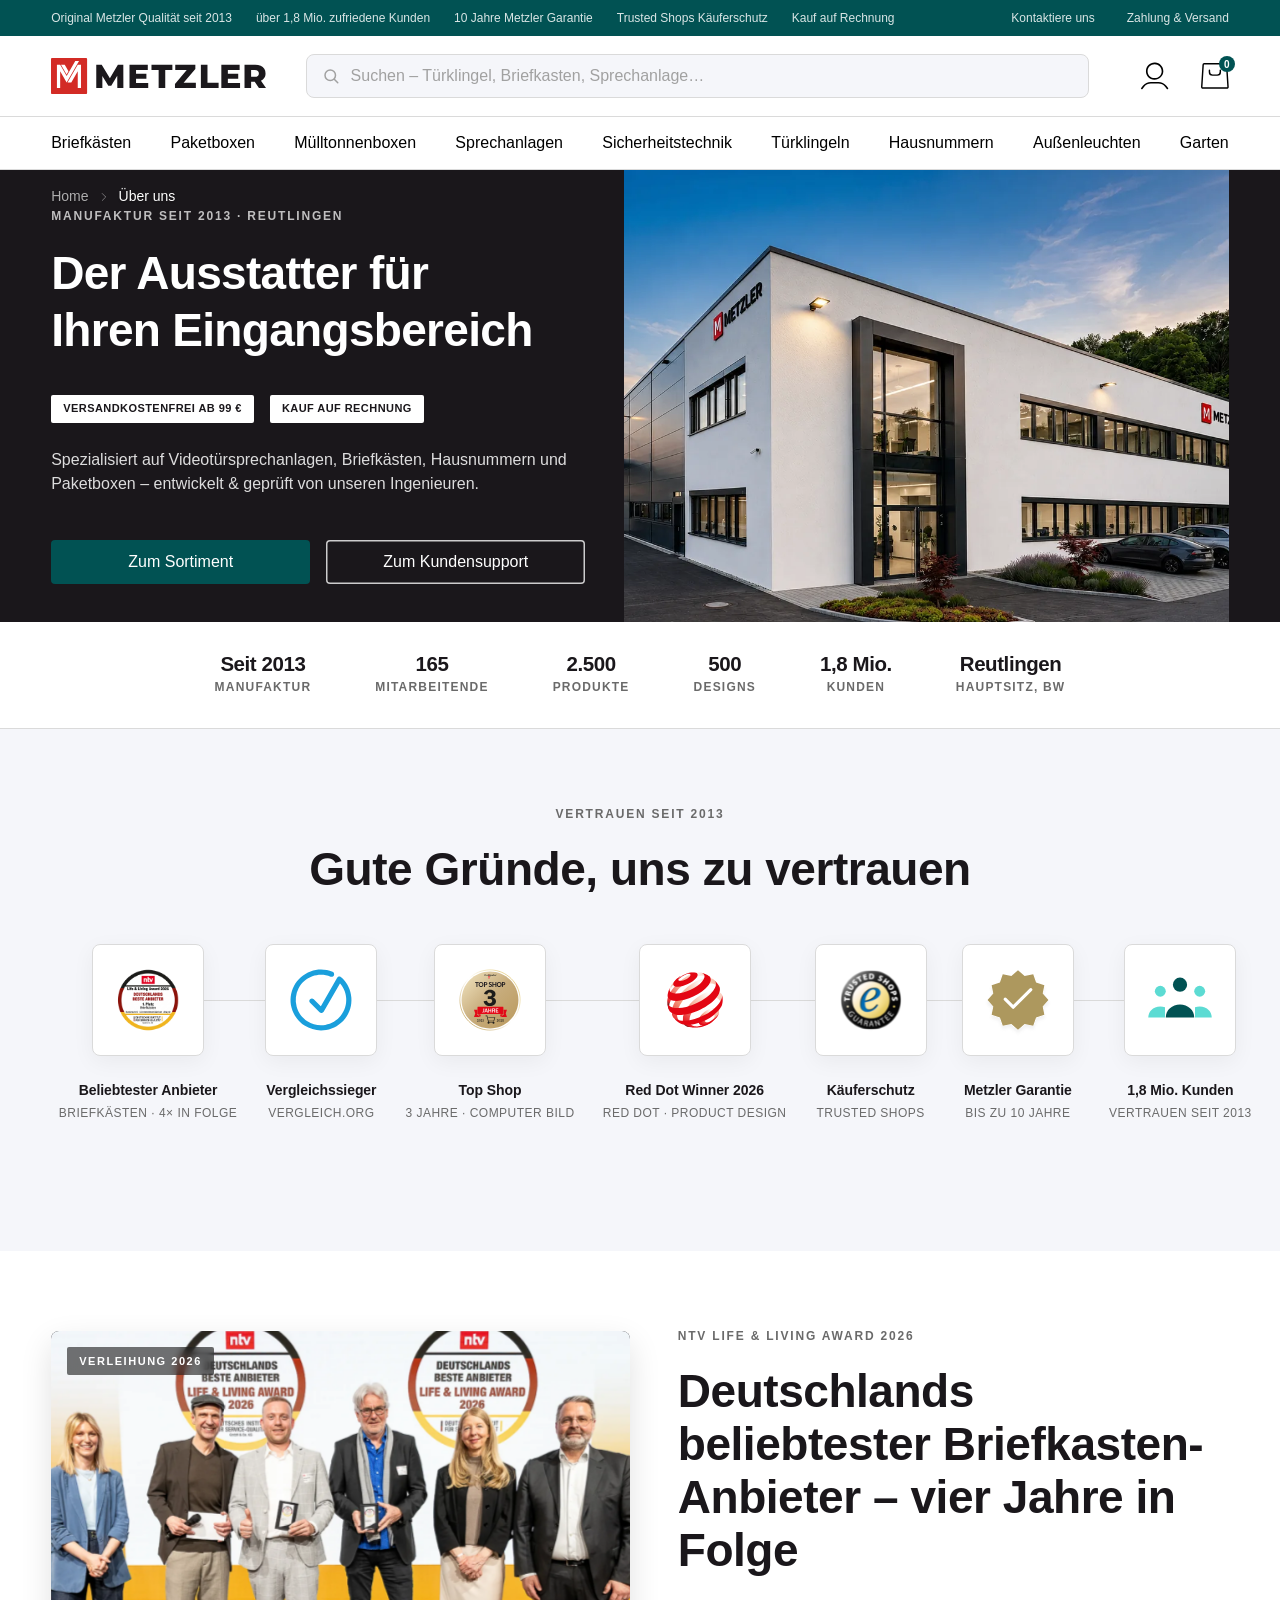
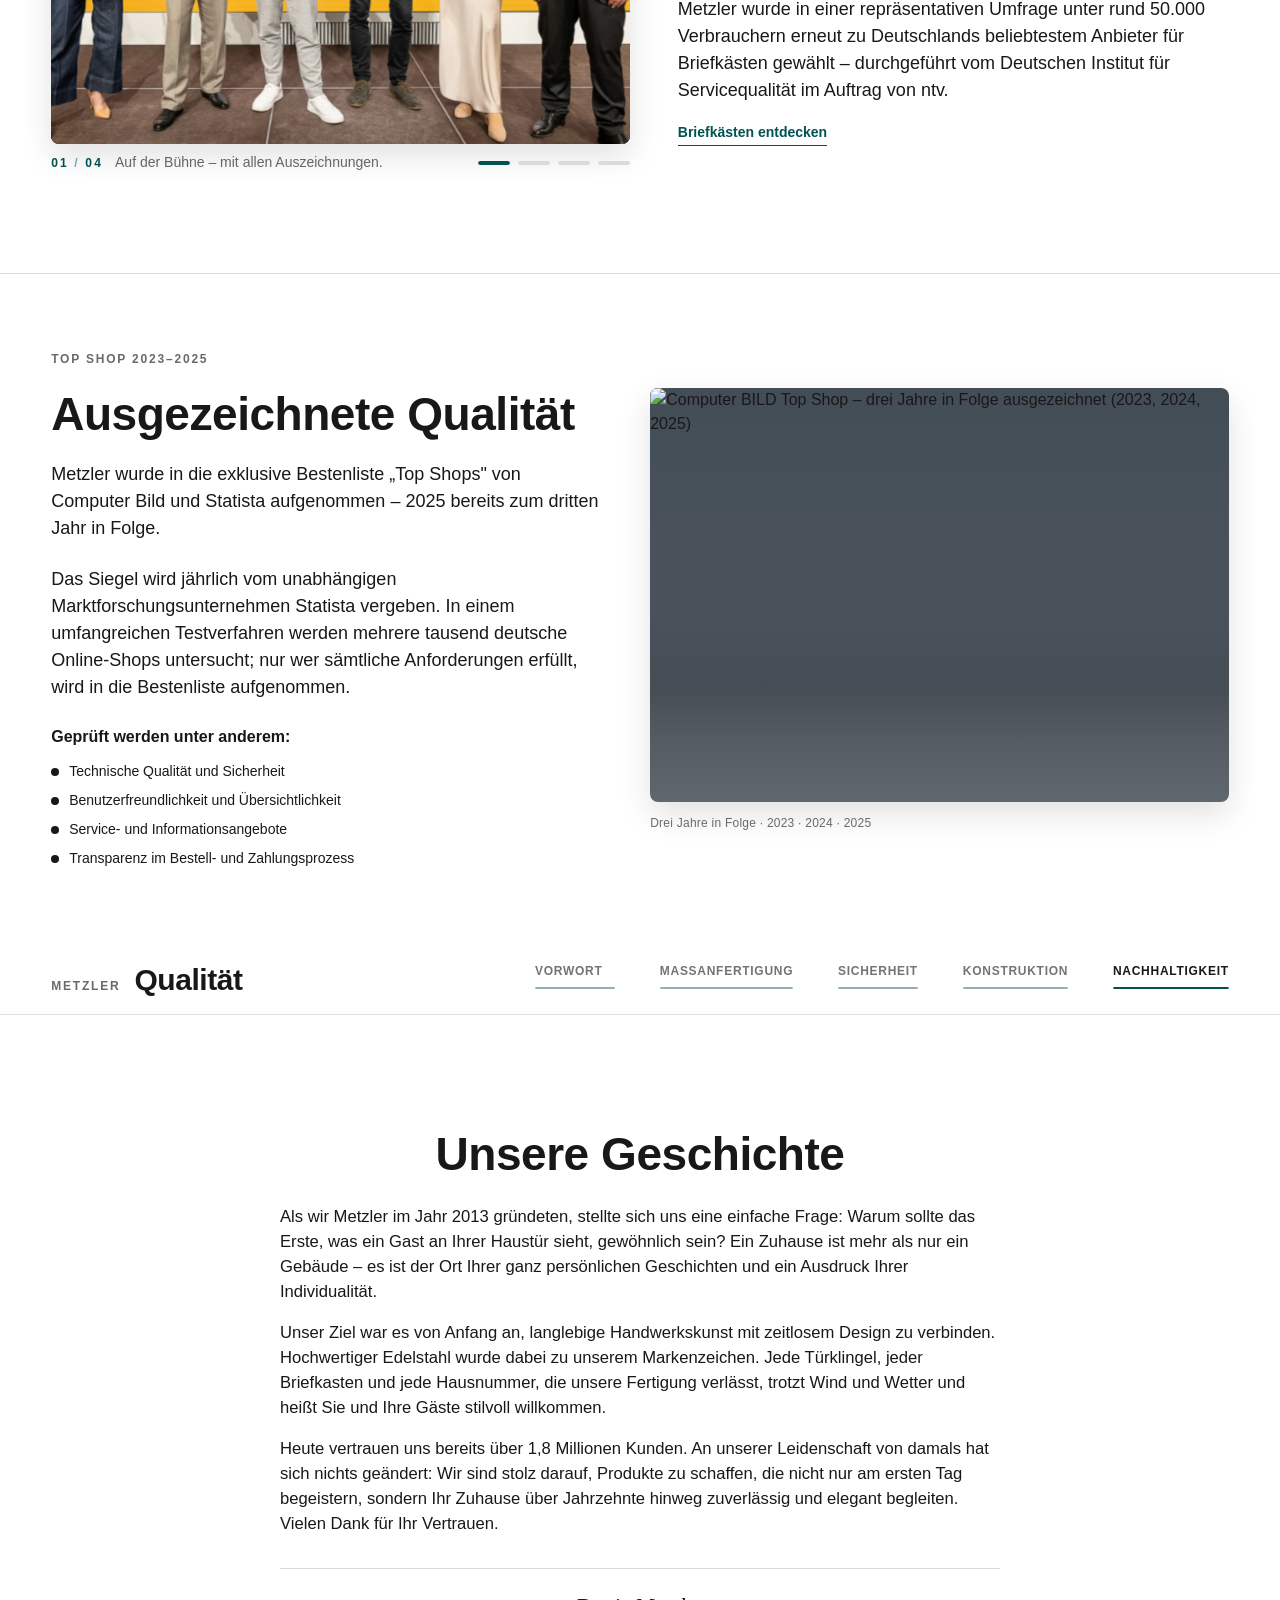
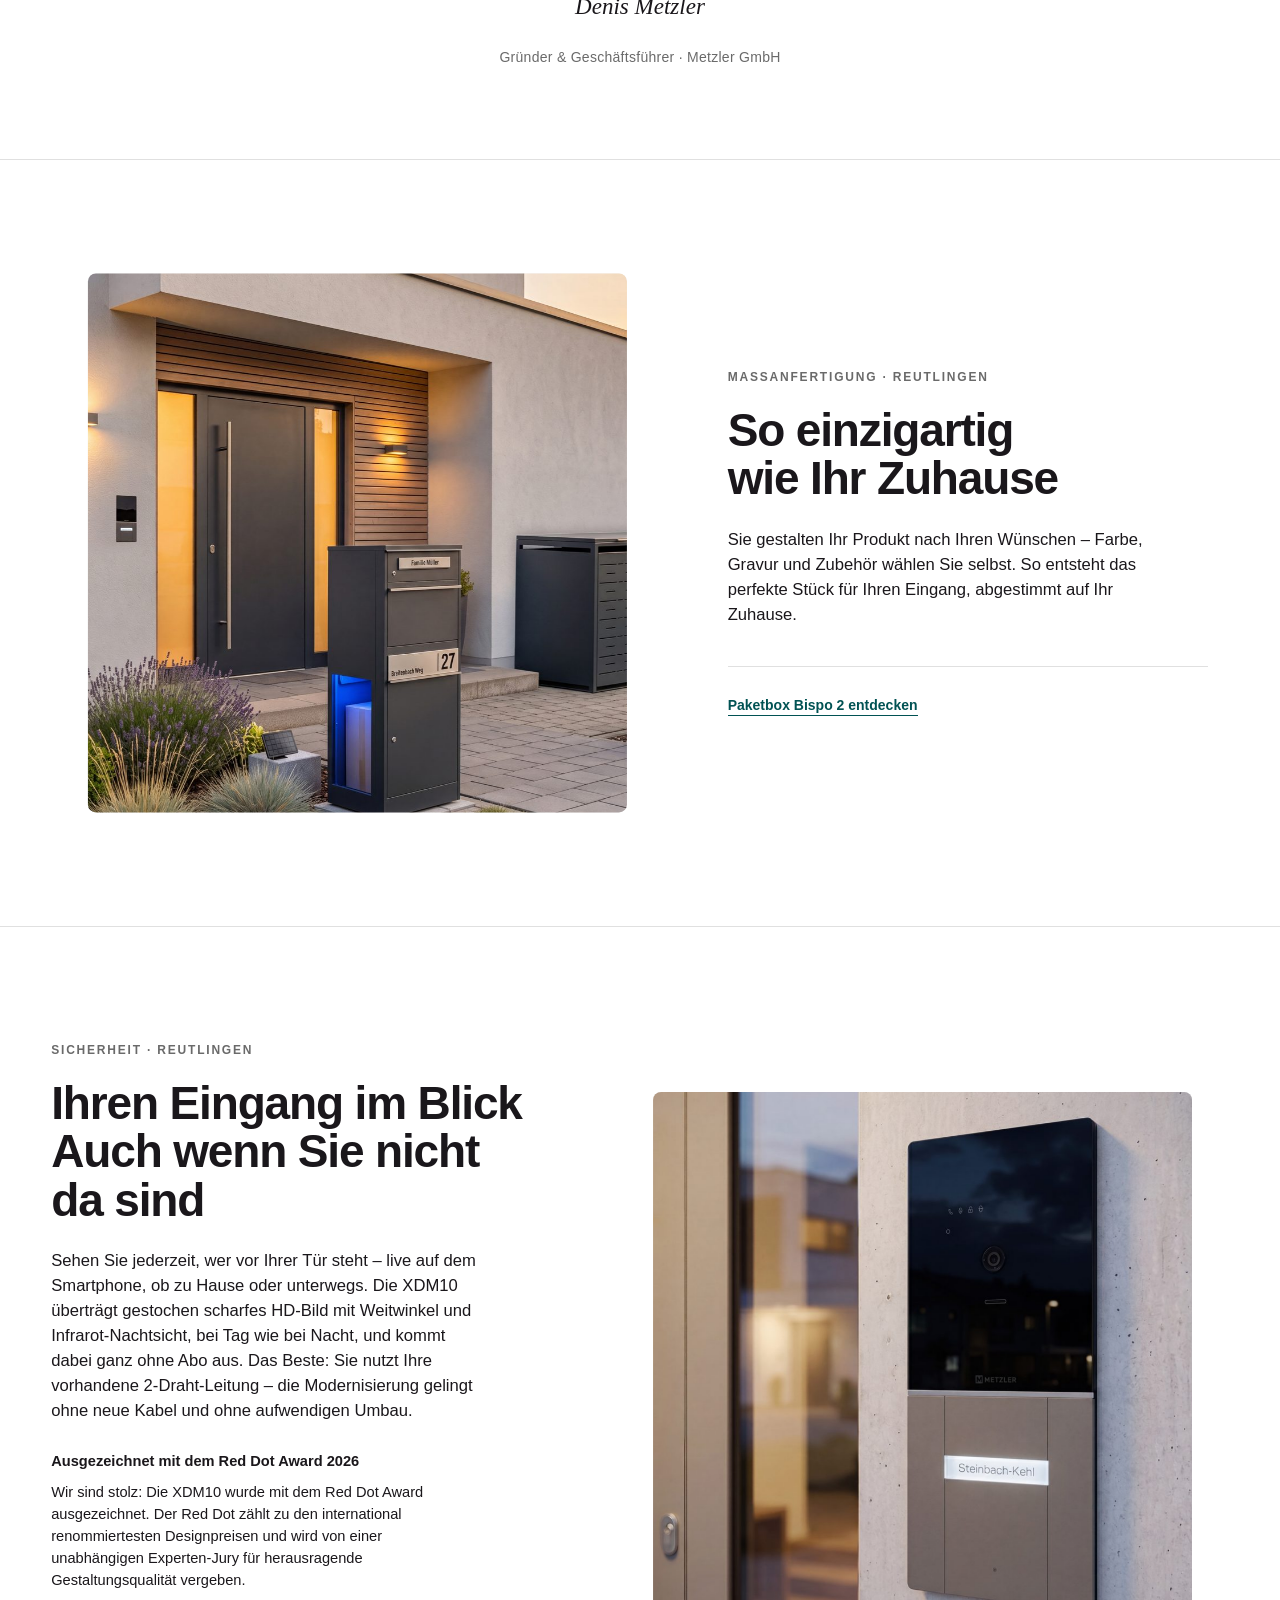
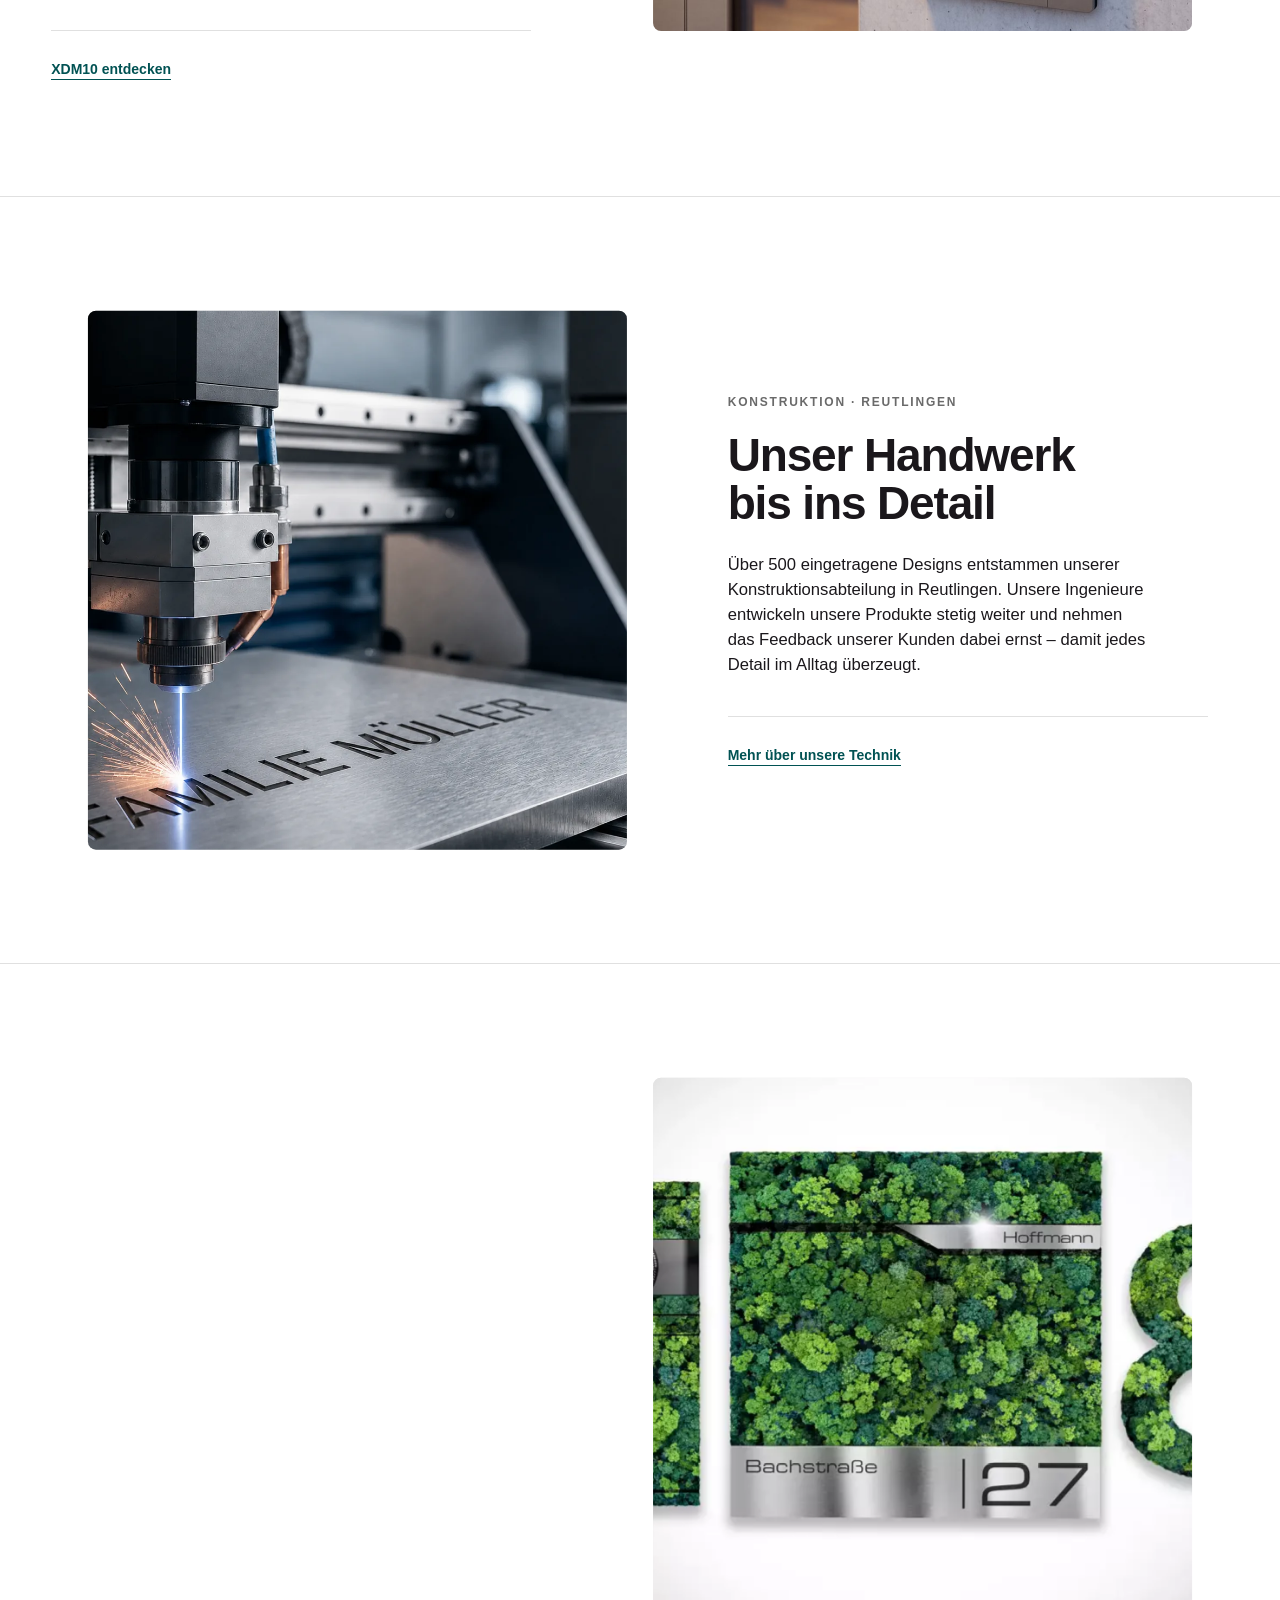
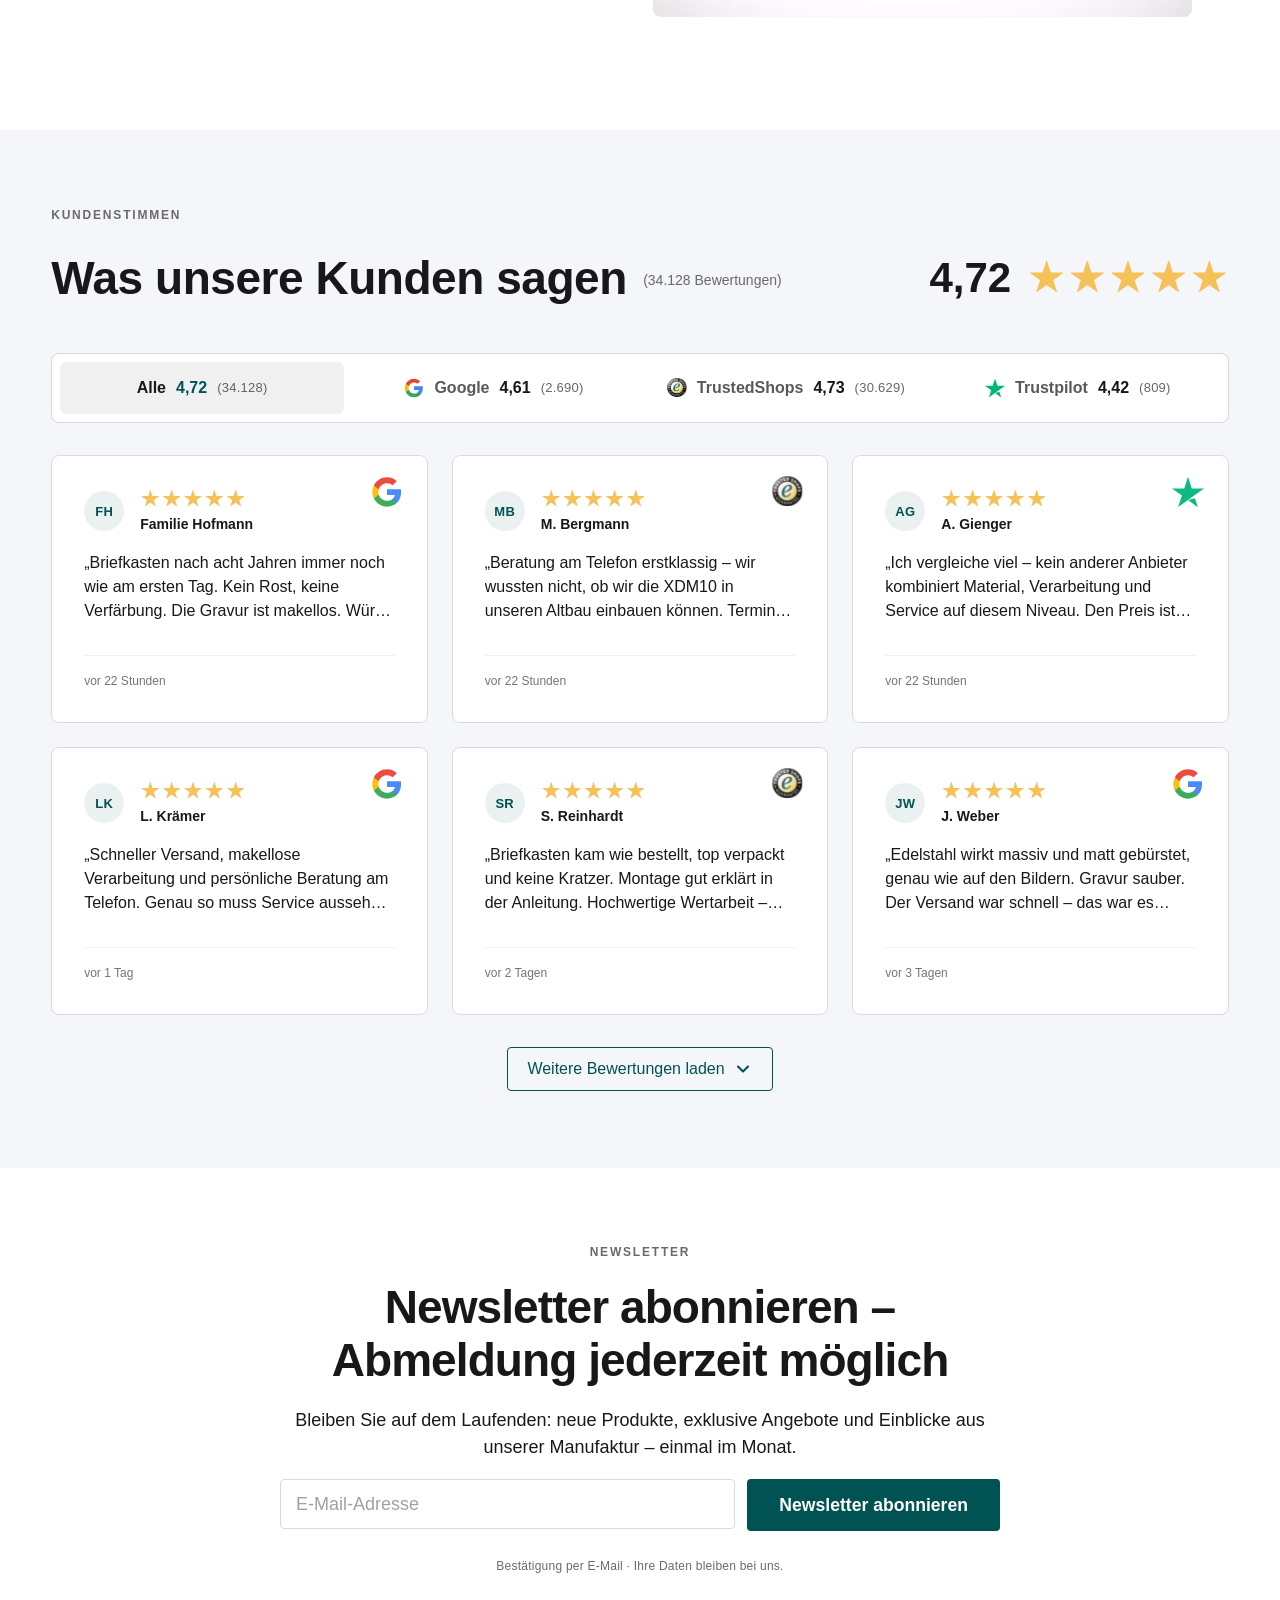
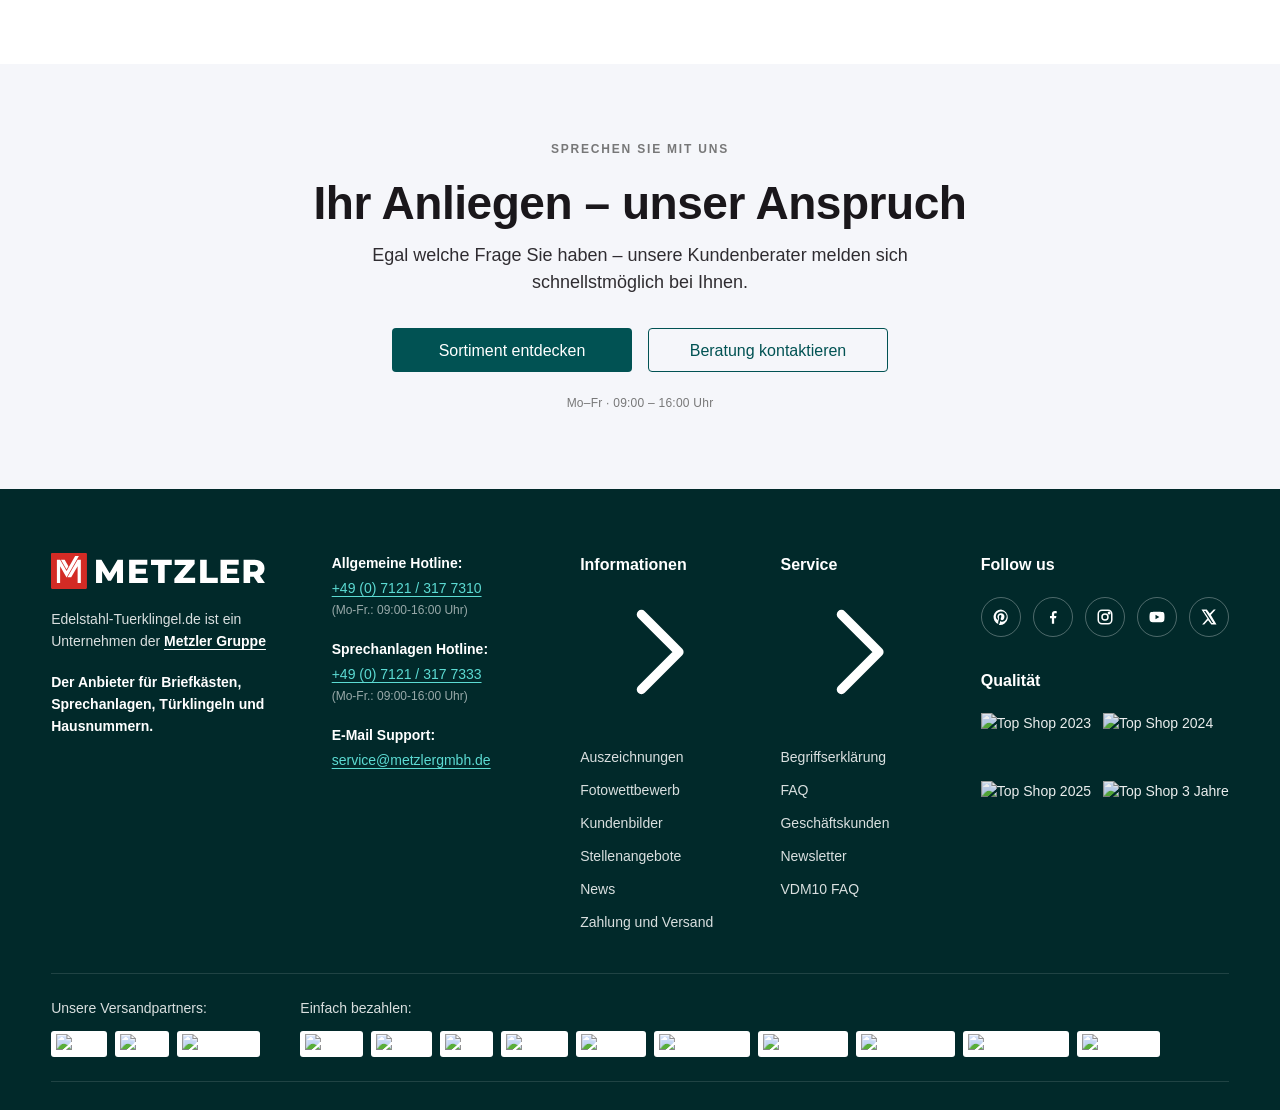
==== index.html @ a66fd0b6 "style(about): unify Qualität-run body type; Red Dot block 2px below chapter body - Geschichte (found" ====
<!DOCTYPE html>
<html lang="de">
<head>
<meta charset="UTF-8" />
<meta name="viewport" content="width=device-width, initial-scale=1" />
<title>Über uns – Metzler | Edelstahl-Türklingeln, Sprechanlagen & Briefkästen seit 2013</title>
<meta name="description" content="Reutlingen, seit 2013. Edelstahl-Türklingeln, Sprechanlagen, Briefkästen und Hausnummern für den modernen Eingangsbereich – in Deutschland entwickelt und geprüft." />
<link rel="icon" type="image/svg+xml" href="favicon.svg" />
<link rel="stylesheet" href="styles-v2.css?v=9" />
<link rel="stylesheet" href="style.css?v=9" />
</head>
<body>

<!-- ===== SVG ICON SPRITE ===== -->
<svg width="0" height="0" style="position:absolute" aria-hidden="true">
  <defs>
    <symbol id="i-search" viewBox="0 0 24 24" fill="none" stroke="currentColor" stroke-width="2" stroke-linecap="round" stroke-linejoin="round">
      <circle cx="11" cy="11" r="7"/><path d="M21 21l-4.3-4.3"/>
    </symbol>
    <symbol id="i-search-m" viewBox="0 0 19 20" fill="currentColor">
      <path d="M16.625 8.86618C16.6247 4.81893 13.2882 1.49999 9.125 1.49999C4.96183 1.49999 1.62525 4.81893 1.625 8.86618C1.625 12.9136 4.96168 16.2333 9.125 16.2333V17.7333L8.66211 17.7216C3.90667 17.4843 0.125 13.6101 0.125 8.86618C0.125251 3.96948 4.15459 0 9.125 0C14.0954 0 18.1248 3.96948 18.125 8.86618C18.125 13.7631 14.0956 17.7333 9.125 17.7333V16.2333C13.2883 16.2333 16.625 12.9136 16.625 8.86618Z"/>
      <path d="M18.659 19.6237C18.3683 19.9188 17.8935 19.9222 17.5984 19.6316L13.4441 15.5398L14.4969 14.4704L18.6511 18.5632C18.9462 18.8539 18.9496 19.3287 18.659 19.6237Z"/>
    </symbol>
    <symbol id="i-menu-m" viewBox="0 0 21 17" fill="currentColor">
      <path d="M0 0.8C0 0.358172 0.358172 0 0.8 0H20.2C20.6418 0 21 0.358172 21 0.8C21 1.24183 20.6418 1.6 20.2 1.6H0.799999C0.358171 1.6 0 1.24183 0 0.8Z"/>
      <path d="M0 8.4C0 7.95817 0.358172 7.6 0.8 7.6H14.2C14.6418 7.6 15 7.95817 15 8.4C15 8.84183 14.6418 9.2 14.2 9.2H0.8C0.358172 9.2 0 8.84183 0 8.4Z"/>
      <path d="M0 16C0 15.5582 0.358172 15.2 0.8 15.2H20.2C20.6418 15.2 21 15.5582 21 16C21 16.4418 20.6418 16.8 20.2 16.8H0.799999C0.358171 16.8 0 16.4418 0 16Z"/>
    </symbol>
    <symbol id="i-user" viewBox="0 0 24 24" fill="none" stroke="currentColor" stroke-width="2" stroke-linecap="round" stroke-linejoin="round">
      <circle cx="12" cy="8" r="4"/><path d="M4 21c0-4.4 3.6-8 8-8s8 3.6 8 8"/>
    </symbol>
    <symbol id="i-heart" viewBox="0 0 24 24" fill="none" stroke="currentColor" stroke-width="2" stroke-linecap="round" stroke-linejoin="round">
      <path d="M20.8 4.6c-1.8-1.7-4.7-1.7-6.5 0L12 6.9 9.7 4.6c-1.8-1.7-4.7-1.7-6.5 0-1.8 1.8-1.8 4.7 0 6.5L12 20l8.8-8.9c1.8-1.8 1.8-4.7 0-6.5z"/>
    </symbol>
    <symbol id="i-cart" viewBox="0 0 24 24" fill="none" stroke="currentColor" stroke-width="2" stroke-linecap="round" stroke-linejoin="round">
      <circle cx="9" cy="20" r="1.5"/><circle cx="18" cy="20" r="1.5"/><path d="M3 4h2l2.6 11.6a2 2 0 002 1.4h7.4a2 2 0 002-1.4L21 7H6"/>
    </symbol>
    <symbol id="i-arrow-right" viewBox="0 0 24 24" fill="none" stroke="currentColor" stroke-width="2" stroke-linecap="round" stroke-linejoin="round">
      <path d="M5 12h14M13 5l7 7-7 7"/>
    </symbol>
    <symbol id="i-chevron-down" viewBox="0 0 24 24" fill="none" stroke="currentColor" stroke-width="2.5" stroke-linecap="round" stroke-linejoin="round">
      <path d="M6 9l6 6 6-6"/>
    </symbol>
    <symbol id="i-chevron-right" viewBox="0 0 24 24" fill="none" stroke="currentColor" stroke-width="1.5" stroke-linecap="round" stroke-linejoin="round">
      <path d="M9 6l6 6-6 6"/>
    </symbol>
    <symbol id="i-instagram" viewBox="0 0 24 24" fill="none" stroke="currentColor" stroke-width="2" stroke-linecap="round" stroke-linejoin="round">
      <rect x="3" y="3" width="18" height="18" rx="5"/><circle cx="12" cy="12" r="4"/><circle cx="17.5" cy="6.5" r="1" fill="currentColor"/>
    </symbol>
    <symbol id="i-facebook" viewBox="0 0 24 24" fill="currentColor">
      <path d="M13.5 21v-7.5h2.5l.5-3h-3V8.5c0-.9.3-1.5 1.5-1.5H17V4.2c-.5-.1-1.5-.2-2.5-.2-2.4 0-4 1.4-4 4v2.5H8v3h2.5V21h3z"/>
    </symbol>
    <symbol id="i-youtube" viewBox="0 0 24 24" fill="currentColor">
      <path d="M21.6 7.2c-.2-.9-.9-1.6-1.8-1.8C18.2 5 12 5 12 5s-6.2 0-7.8.4c-.9.2-1.6.9-1.8 1.8C2 8.8 2 12 2 12s0 3.2.4 4.8c.2.9.9 1.6 1.8 1.8 1.6.4 7.8.4 7.8.4s6.2 0 7.8-.4c.9-.2 1.6-.9 1.8-1.8.4-1.6.4-4.8.4-4.8s0-3.2-.4-4.8zM10 15V9l5.2 3-5.2 3z"/>
    </symbol>
    <symbol id="i-pinterest" viewBox="0 0 24 24" fill="currentColor">
      <path d="M12 2a10 10 0 00-3.6 19.3c-.1-.8-.2-2 0-2.9.2-.8 1.2-5 1.2-5s-.3-.6-.3-1.5c0-1.4.8-2.5 1.9-2.5.9 0 1.3.7 1.3 1.5 0 .9-.6 2.2-.9 3.5-.2 1 .5 1.9 1.6 1.9 1.9 0 3.4-2 3.4-5 0-2.6-1.9-4.4-4.5-4.4-3.1 0-4.9 2.3-4.9 4.7 0 .9.4 1.9.8 2.5.1.1.1.2.1.3l-.3 1.2c-.1.2-.2.3-.4.2-1.4-.7-2.3-2.7-2.3-4.4 0-3.6 2.6-6.9 7.5-6.9 3.9 0 7 2.8 7 6.6 0 3.9-2.5 7.1-5.9 7.1-1.2 0-2.3-.6-2.6-1.3l-.7 2.7c-.3 1-1 2.3-1.4 3.1A10 10 0 1012 2z"/>
    </symbol>
    <symbol id="i-x" viewBox="0 0 24 24" fill="currentColor">
      <path d="M18.244 2H21l-6.54 7.47L22 22h-6.86l-4.39-5.74L5.6 22H2.84l7.01-8.01L2 2h7.04l3.97 5.25L18.244 2zm-2.4 18h1.79L7.24 4H5.34l10.5 16z"/>
    </symbol>
  </defs>
</svg>

<!-- ===== TOPBAR ===== -->
<div class="topbar">
  <div class="container topbar__inner">
    <ul class="topbar__claims">
      <li>Original Metzler Qualität seit 2013</li>
      <li>über 1,8 Mio. zufriedene Kunden</li>
      <li><a href="https://edelstahl-tuerklingel.de/metzler-garantieerklaerung">10 Jahre Metzler Garantie</a></li>
      <li>Trusted Shops Käuferschutz</li>
      <li>Kauf auf Rechnung</li>
    </ul>
    <div class="topbar__links">
      <a href="#">Kontaktiere uns</a>
      <a href="#">Zahlung &amp; Versand</a>
    </div>
  </div>
</div>

<!-- ===== HEADER ===== -->
<header class="header">
  <div class="container">
    <div class="header__main">
      <div class="header__left-actions">
        <button class="header__burger" id="navBurger" data-nav-toggle aria-label="Menü öffnen" aria-expanded="false" aria-controls="mobileNav">
          <svg><use href="#i-menu-m"/></svg>
        </button>
        <button class="header__search-icon" id="searchIcon" aria-label="Suchen" type="button">
          <svg><use href="#i-search-m"/></svg>
        </button>
      </div>
      <a href="#" class="header__logo" aria-label="Metzler Startseite">
        <img src="Logo/Metzler_Logo-rot-schwarz.svg" alt="Metzler" />
      </a>
      <button class="header__kategorien" type="button" data-nav-toggle aria-controls="mobileNav" aria-expanded="false" aria-label="Kategorien">
        <img class="header__kategorien-icon" src="ICONS/menu.svg" alt="" aria-hidden="true" />
        <span class="header__kategorien-label">Kategorien</span>
      </button>
      <div class="header__search">
        <svg><use href="#i-search"/></svg>
        <input type="search" aria-label="Suchen" placeholder="Suchen – Türklingel, Briefkasten, Sprechanlage…" />
      </div>
      <div class="header__icons">
        <a class="icon-btn" href="#" aria-label="Mein Konto"><img src="ICONS/profile.svg" alt="" /></a>
        <a class="icon-btn" href="#" aria-label="Warenkorb"><img src="ICONS/cart.svg" alt="" /><span class="badge">0</span></a>
      </div>
    </div>
  </div>
  <nav class="header__nav" aria-label="Hauptnavigation">
    <div class="container">
      <button class="header__nav-all" type="button" data-nav-toggle aria-controls="mobileNav" aria-expanded="false" aria-label="Alle Kategorien">
        <img class="header__nav-all-icon" src="ICONS/menu.svg" alt="" aria-hidden="true" />
        <span class="header__nav-all-label">Alle</span>
      </button>
      <ul>
        <li><a href="#">Briefkästen</a></li>
        <li><a href="#">Paketboxen</a></li>
        <li><a href="#">Mülltonnenboxen</a></li>
        <li><a href="#">Sprechanlagen</a></li>
        <li><a href="#">Sicherheitstechnik</a></li>
        <li><a href="#">Türklingeln</a></li>
        <li><a href="#">Hausnummern</a></li>
        <li><a href="#">Außenleuchten</a></li>
        <li><a href="#">Garten</a></li>
      </ul>
    </div>
  </nav>
</header>

<!-- ===== MOBILE SLIDE-IN NAV ===== -->
<div class="mobile-nav" id="mobileNav" aria-hidden="true">
  <div class="mobile-nav__backdrop" data-close></div>
  <aside class="mobile-nav__panel" role="dialog" aria-label="Mobile Navigation">
    <div class="mobile-nav__head">
      <img src="Logo/Metzler_Logo-rot-schwarz.svg" alt="Metzler" />
      <button class="mobile-nav__close" data-close aria-label="Menü schließen">×</button>
    </div>
    <nav>
      <ul>
        <li><a href="#">Briefkästen</a></li>
        <li><a href="#">Paketboxen</a></li>
        <li><a href="#">Mülltonnenboxen</a></li>
        <li><a href="#">Sprechanlagen</a></li>
        <li><a href="#">Sicherheitstechnik</a></li>
        <li><a href="#">Türklingeln</a></li>
        <li><a href="#">Hausnummern</a></li>
        <li><a href="#">Außenleuchten</a></li>
        <li><a href="#">Garten</a></li>
      </ul>
    </nav>
  </aside>
</div>

<!-- ===== STICKY MOBILE ACTION BAR ===== -->
<div class="mobile-bar" aria-label="Schnellzugriff">
  <a href="#search" class="mobile-bar__action" aria-label="Suchen">
    <svg><use href="#i-search"/></svg>
    <span>Suchen</span>
  </a>
  <a href="tel:+4971213177310" class="mobile-bar__action mobile-bar__action--accent" aria-label="Hotline anrufen">
    <svg viewBox="0 0 24 24" fill="none" stroke="currentColor" stroke-width="2" stroke-linecap="round" stroke-linejoin="round"><path d="M22 16.92v3a2 2 0 01-2.18 2 19.79 19.79 0 01-8.63-3.07 19.5 19.5 0 01-6-6 19.79 19.79 0 01-3.07-8.67A2 2 0 014.11 2h3a2 2 0 012 1.72c.13.96.37 1.9.72 2.81a2 2 0 01-.45 2.11L8.09 9.91a16 16 0 006 6l1.27-1.27a2 2 0 012.11-.45c.91.35 1.85.59 2.81.72A2 2 0 0122 16.92z"/></svg>
    <span>Beratung</span>
  </a>
  <a href="#cart" class="mobile-bar__action" aria-label="Warenkorb">
    <img src="ICONS/cart.svg" alt="" />
    <span>Warenkorb</span>
  </a>
</div>

<!-- ===== ABOUT PAGE MAIN ===== -->
<main class="about">

  <!-- SECTION 1 - HERO (2-column split: solid dark copy / building image) -->
  <section class="about-hero" aria-label="Metzler Hauptsitz in Reutlingen – der Ausstatter für den modernen Eingang">
    <!-- ===== BREADCRUMB (inside the dark hero band) ===== -->
    <nav class="crumb" aria-label="Breadcrumb">
      <div class="container">
        <ol>
          <li><a href="#">Home</a></li>
          <li aria-hidden="true"><svg><use href="#i-chevron-right"/></svg></li>
          <li><span aria-current="page">Über uns</span></li>
        </ol>
      </div>
    </nav>
    <div class="about-hero__primary container">
      <div class="about-hero__copy-col">
        <div class="about-hero__copy">
          <p class="about-hero__kicker">Manufaktur seit 2013 · Reutlingen</p>
          <h1><span>Der Ausstatter für</span><span>Ihren Eingangsbereich</span></h1>
          <div class="hero-banner__chips about-hero__chips">
            <span class="hero-chip">
              <span class="hero-chip__pre">VERSANDKOSTENFREI AB 99 €</span>
            </span>
            <span class="hero-chip">
              <span class="hero-chip__pre">KAUF AUF RECHNUNG</span>
            </span>
          </div>
          <p class="about-hero__sub">Spezialisiert auf Videotürsprechanlagen, Briefkästen, Hausnummern und Paketboxen – entwickelt &amp; geprüft von unseren Ingenieuren.</p>
          <div class="about-hero__ctas">
            <a href="#" class="btn btn-primary hero-banner__cta">Zum Sortiment</a>
            <a href="/kontakt" class="btn hero-banner__cta hero-banner__cta--secondary">Zum Kundensupport</a>
          </div>
        </div>
      </div>
      <div class="about-hero__photo-col">
        <img class="about-hero__photo" src="Banner/office.webp" fetchpriority="high" alt="Metzler Hauptsitz in Reutlingen" />
      </div>
    </div>
  </section>

  <!-- TRUST STRIP BELOW HERO -->
  <div class="about-truststrip">
    <div class="strip-viewport">
      <button class="strip-arrow strip-arrow--prev" type="button" data-strip-scroll="prev" aria-label="Zurück"><svg><use href="#i-chevron-right"/></svg></button>
      <div class="container about-truststrip__inner">
        <div class="about-truststrip__stat"><b>Seit&nbsp;2013</b><span>Manufaktur</span></div>
        <div class="about-truststrip__stat"><b>165</b><span>Mitarbeitende</span></div>
        <div class="about-truststrip__stat"><b>2.500</b><span>Produkte</span></div>
        <div class="about-truststrip__stat"><b>500</b><span>Designs</span></div>
        <div class="about-truststrip__stat"><b>1,8&nbsp;Mio.</b><span>Kunden</span></div>
        <div class="about-truststrip__stat"><b>Reutlingen</b><span>Hauptsitz, BW</span></div>
      </div>
      <button class="strip-arrow strip-arrow--next" type="button" data-strip-scroll="next" aria-label="Weiter"><svg><use href="#i-chevron-right"/></svg></button>
    </div>
  </div>

  <!-- SECTION TRUST BAR – progressive-disclosure timeline of awards & proof -->
  <section class="trustbar section" aria-label="Auszeichnungen und Vertrauen">
    <div class="container">
      <header class="trustbar__head">
        <p class="eyebrow">Vertrauen seit 2013</p>
        <h2 class="section-title">Gute Gründe, <i>uns zu vertrauen</i></h2>
      </header>

      <div class="strip-viewport trustbar__viewport">
      <button class="strip-arrow strip-arrow--prev" type="button" data-strip-scroll="prev" aria-label="Zurück"><svg><use href="#i-chevron-right"/></svg></button>
      <ul class="trustbar__rail" role="list">

        <li class="trustbar__item trustbar__item--link" tabindex="0" role="link" data-scroll="#ausgezeichnet" aria-label="Beliebtester Anbieter – zur ntv-Auszeichnung">
          <div class="trustbar__icon">
            <div class="trustbar__face trustbar__face--front">
              <img src="Trust%20badges/NTV.svg" alt="NTV Auszeichnung"  loading="lazy" />
            </div>
            <div class="trustbar__face trustbar__face--back">
              <strong>ntv Life &amp; Living Award</strong>
              <span>DISQ-Studie · unter rund 50.000 Befragte</span>
            </div>
          </div>
          <span class="trustbar__node" aria-hidden="true"></span>
          <h3 class="trustbar__title">Beliebtester Anbieter</h3>
          <p class="trustbar__sub">Briefkästen · 4× in Folge</p>
          <span class="trustbar__cue-text">Zur Auszeichnung <svg viewBox="0 0 24 24" fill="none" stroke="currentColor" stroke-width="2" stroke-linecap="round" stroke-linejoin="round" aria-hidden="true"><path d="M5 12h14M13 5l7 7-7 7"/></svg></span>
        </li>

        <li class="trustbar__item" tabindex="0">
          <div class="trustbar__icon">
            <div class="trustbar__face trustbar__face--front">
              <img src="Trust%20badges/Vergleich3.svg" alt="Vergleich.org Vergleichssieger"  loading="lazy" />
            </div>
            <div class="trustbar__face trustbar__face--back">
              <strong>Edelstahl-Briefkasten-Vergleich</strong>
              <span>SEHR GUT · 2024</span>
            </div>
          </div>
          <span class="trustbar__node" aria-hidden="true"></span>
          <h3 class="trustbar__title">Vergleichssieger</h3>
          <p class="trustbar__sub">Vergleich.org</p>
        </li>

        <li class="trustbar__item trustbar__item--link" tabindex="0" role="link" data-scroll="#topshop" aria-label="Top Shop – zur Computer BILD Auszeichnung">
          <div class="trustbar__icon">
            <div class="trustbar__face trustbar__face--front">
              <svg width="64" height="64" viewBox="0 0 64 64" fill="none" xmlns="http://www.w3.org/2000/svg" role="img" aria-label="Computer BILD Top Shop – 3 Jahre in Folge">
<g clip-path="url(#clip0_4786_3394)">
<path d="M32.0002 62.0802C48.6129 62.0802 62.0802 48.6129 62.0802 32.0002C62.0802 15.3874 48.6129 1.92017 32.0002 1.92017C15.3874 1.92017 1.92017 15.3874 1.92017 32.0002C1.92017 48.6129 15.3874 62.0802 32.0002 62.0802Z" stroke="url(#paint0_linear_4786_3394)" stroke-width="0.768"/>
<path d="M31.9999 60.7999C47.9058 60.7999 60.7999 47.9058 60.7999 31.9999C60.7999 16.0941 47.9058 3.19995 31.9999 3.19995C16.0941 3.19995 3.19995 16.0941 3.19995 31.9999C3.19995 47.9058 16.0941 60.7999 31.9999 60.7999Z" stroke="white" stroke-width="0.512"/>
<path d="M32.0002 60.4162C47.694 60.4162 60.4162 47.694 60.4162 32.0002C60.4162 16.3065 47.694 3.58423 32.0002 3.58423C16.3065 3.58423 3.58423 16.3065 3.58423 32.0002C3.58423 47.694 16.3065 60.4162 32.0002 60.4162Z" fill="url(#paint1_linear_4786_3394)"/>
<path d="M20.0058 46.5358L22.4043 48.5052V46.5358H20.0058ZM20.0058 46.5358L22.4043 48.5052V46.5358H20.0058ZM20.0058 46.5358L22.4043 48.5052V46.5358H20.0058ZM20.0058 46.5358L22.4043 48.5052V46.5358H20.0058ZM20.0058 46.5358L22.4043 48.5052V46.5358H20.0058ZM19.7057 41.5884V46.0145H22.7036V41.5884H19.7057ZM16 49.106H22.3138L19.1836 46.5358V41.8494H16L17.1633 45.3117L17.219 45.4777L17.1633 45.6438L16 49.106ZM20.0058 46.5358L22.4043 48.5052V46.5358H20.0058ZM20.0058 46.5358L22.4043 48.5052V46.5358H20.0058ZM20.0058 46.5358L22.4043 48.5052V46.5358H20.0058ZM20.0058 46.5358L22.4043 48.5052V46.5358H20.0058Z" fill="#E30917"/>
<path d="M19.7061 41.3281V41.8494H22.4433V46.0145H22.9654V41.3281H19.7061Z" fill="#D5B982"/>
<path d="M22.5393 41.3279L19.7061 39.0017V46.0143H22.6653V41.4314L22.5393 41.3279ZM20.0062 46.5356L22.4047 48.505V46.5356H20.0062Z" fill="#E30917"/>
<path d="M19.819 38.7568H19.7061V39.3392L22.1278 41.3278L22.4047 41.5549V46.0142H22.9268V41.3085L19.819 38.7568Z" fill="#D5B982"/>
<path d="M42.677 46.0142H45.2V42.24L42.677 46.0142ZM42.677 46.0142H45.2V42.24L42.677 46.0142ZM42.677 46.0142H45.2V42.24L42.677 46.0142ZM42.2407 41.5881V46.0142H45.2V41.5881H42.2407ZM42.5022 46.5355V48.5049L44.8999 46.5355H42.5022ZM42.5022 46.5355V48.5049L44.8999 46.5355H42.5022ZM47.7261 45.4775L47.7818 45.3114L48.9451 41.8492H45.7221V46.5355L42.5926 49.1058H48.9451L47.7818 45.6435L47.7261 45.4775ZM42.677 46.0142H45.2V42.24L42.677 46.0142ZM42.677 46.0142H45.2V42.24L42.677 46.0142ZM42.677 46.0142H45.2V42.24L42.677 46.0142Z" fill="#E30917"/>
<path d="M41.98 41.3279V46.0142H42.5021V41.8492H45.1999V41.3279H41.98Z" fill="#D5B982"/>
<path d="M42.502 48.505V46.5356H44.8997L42.502 48.505Z" fill="#E30917"/>
<path d="M45.2 39.0024V46.0142H42.2407V41.4314L42.3668 41.3279L45.2 39.0024Z" fill="#E30917"/>
<path d="M45.087 38.7568L41.98 41.3085V46.0142H42.5021V41.5549L42.7782 41.3278L45.1999 39.3392V38.7568H45.087Z" fill="#D5B982"/>
<path d="M45.2009 38.7568V42.2399L42.6779 46.0142H19.7061V38.7568H45.2009Z" fill="#E30917"/>
<path d="M26.1957 43.2278C26.1957 43.5978 26.1191 43.9206 25.9962 44.0905C25.7788 44.384 25.4903 44.5014 24.9675 44.5014C24.7091 44.5014 24.5676 44.4836 24.4028 44.4427V43.8735C24.6967 43.8912 24.7555 43.8966 24.8553 43.8966C25.102 43.8966 25.2962 43.8318 25.3844 43.7206C25.4493 43.6325 25.4725 43.492 25.4725 43.2278V40.5278H26.1957V43.2278Z" fill="white"/>
<path d="M29.1704 44.4427L28.8587 43.5097H27.3535L27.0418 44.4427H26.4424L27.7418 40.5278H28.6119L29.9292 44.4427H29.1712H29.1704ZM28.1007 41.1966L27.5306 42.9459H28.6707L28.1007 41.1966Z" fill="white"/>
<path d="M32.5506 44.4427V42.7405H31.0516V44.4427H30.3462V40.5278H31.0516V42.1366H32.5506V40.5278H33.256V44.4427H32.5506Z" fill="white"/>
<path d="M36.3765 44.4427L35.7654 42.8339H34.7723V44.4427H34.0669V40.5278H35.7662C36.2365 40.5278 36.5366 40.6159 36.7887 40.8329C37.0177 41.0322 37.1414 41.3202 37.1414 41.6778C37.1414 42.1829 36.9241 42.5057 36.436 42.7166L37.1236 44.4419H36.3772L36.3765 44.4427ZM35.6533 42.2709C36.1351 42.2709 36.4058 42.0539 36.4058 41.6662C36.4058 41.314 36.1413 41.0908 35.712 41.0908H34.7715V42.2709H35.6533Z" fill="white"/>
<path d="M37.7783 44.4427V40.5278H40.3006V41.1086H38.4837V42.1713H39.9417V42.7405H38.4837V43.8379H40.3238V44.4427H37.7783Z" fill="white"/>
<path d="M31.4678 28.242C32.4168 28.242 32.9861 28.0528 33.3898 27.6257C33.7216 27.2705 33.8879 26.8441 33.8879 26.3939C33.8879 25.2802 32.9861 24.4747 31.7524 24.4747C30.4476 24.4747 29.7592 25.0671 29.3322 26.4889L26.0574 25.9676C26.3892 24.7589 26.7218 24.1434 27.5045 23.385C28.667 22.2952 30.067 21.75 31.8947 21.75C35.2407 21.75 37.5186 23.48 37.5186 25.9915C37.5186 27.7215 36.6167 28.8823 34.8138 29.5217C35.8108 29.782 36.2849 30.0191 36.807 30.4933C37.5897 31.2038 37.9935 32.1522 37.9935 33.2651C37.9935 36.1559 35.5965 38.0279 31.8715 38.0279C29.8783 38.0279 28.5023 37.5537 27.3158 36.4401C26.3196 35.5396 25.8919 34.734 25.5833 33.218L28.9525 32.7438C29.3562 34.4259 30.2341 35.1843 31.8003 35.1843C33.2475 35.1843 34.2205 34.3317 34.2205 33.052C34.2205 32.3646 33.9119 31.7251 33.4138 31.3699C33.0108 31.1096 32.4648 31.0146 31.2311 31.0146H29.7839V28.242H31.4685H31.4678Z" fill="#1D1D1B"/>
<path d="M36.4113 49.8342L35.5636 52.6523H30.5183L29.2545 47.6038H27.6016V48.2494H28.7239L30.0875 53.8031C29.7719 53.9807 29.5584 54.3198 29.5584 54.7075C29.5584 55.282 30.0248 55.747 30.5987 55.747C31.0613 55.747 31.4519 55.4458 31.588 55.031H34.4676C34.6045 55.4458 34.9951 55.747 35.4576 55.747C36.0323 55.747 36.4979 55.282 36.4979 54.7075C36.4979 54.1329 36.0323 53.6679 35.4576 53.6679C34.9951 53.6679 34.6045 53.9684 34.4676 54.3839H31.588C31.4642 54.0054 31.1293 53.7235 30.7225 53.6756L30.6467 53.2988H36.0439L37.2791 49.1862H30.2514V49.8334" fill="#1D1D1B"/>
<path d="M20.586 53.3946H19.0669V53.0332C19.2185 52.9343 19.2742 52.9004 19.4536 52.7768C19.828 52.5327 19.8682 52.5018 20.0012 52.3721C20.1312 52.2454 20.1931 52.1188 20.1931 51.989C20.1931 51.779 20.0384 51.6276 19.828 51.6276C19.5959 51.6276 19.4598 51.7759 19.4258 52.057L19.0669 51.9674C19.1009 51.7851 19.1473 51.6801 19.2556 51.5565C19.4072 51.3835 19.5928 51.3032 19.8435 51.3032C20.2921 51.3032 20.5922 51.5813 20.5922 51.9952C20.5922 52.2207 20.4932 52.4092 20.2797 52.5853C20.1766 52.6697 19.9208 52.8324 19.5124 53.0734H20.586V53.3946Z" fill="#1D1D1B"/>
<path d="M22.4827 52.3814C22.4827 52.6378 22.4239 52.8726 22.3094 53.0641C22.1733 53.305 21.9567 53.4255 21.6783 53.4255C21.1894 53.4255 20.8862 53.027 20.8862 52.3783C20.8862 52.0539 20.9574 51.7944 21.1028 51.6029C21.2575 51.3959 21.4369 51.3032 21.6783 51.3032C22.1764 51.3032 22.4827 51.7141 22.4827 52.3814ZM21.2637 52.3536C21.2637 52.888 21.3936 53.1351 21.6783 53.1351C21.9629 53.1351 22.099 52.8911 22.099 52.3783C22.099 52.1651 22.0712 51.9643 22.0279 51.8438C21.9598 51.6585 21.8577 51.5782 21.6875 51.5782C21.4029 51.5782 21.2637 51.8315 21.2637 52.3536Z" fill="#1D1D1B"/>
<path d="M24.2569 53.3946H22.7378V53.0332C22.8894 52.9343 22.9451 52.9004 23.1245 52.7768C23.4989 52.5327 23.5391 52.5018 23.6721 52.3721C23.8021 52.2454 23.864 52.1188 23.864 51.989C23.864 51.779 23.7093 51.6276 23.4989 51.6276C23.2668 51.6276 23.1307 51.7759 23.0967 52.057L22.7378 51.9674C22.7718 51.7851 22.8182 51.6801 22.9265 51.5565C23.0781 51.3835 23.2637 51.3032 23.5143 51.3032C23.963 51.3032 24.2631 51.5813 24.2631 51.9952C24.2631 52.2207 24.1641 52.4092 23.9506 52.5853C23.8475 52.6697 23.5917 52.8324 23.1833 53.0734H24.2569V53.3946Z" fill="#1D1D1B"/>
<path d="M25.0748 52.1929H25.2635C25.5079 52.1929 25.6595 52.0755 25.6595 51.8902C25.6595 51.7048 25.5296 51.5967 25.3161 51.5967C25.1026 51.5967 24.9851 51.6863 24.9015 51.8994L24.5612 51.8377C24.6448 51.5102 24.9449 51.3032 25.3285 51.3032C25.74 51.3032 26.0308 51.5318 26.0308 51.8562C26.0308 52.1095 25.8761 52.2949 25.6472 52.3227C25.9318 52.3752 26.0958 52.5574 26.0958 52.82C26.0958 53.1784 25.7771 53.4255 25.313 53.4255C25.0531 53.4255 24.852 53.3483 24.6881 53.1877C24.586 53.0888 24.5365 53.0054 24.5024 52.8787L24.852 52.7922C24.9232 53.0208 25.0748 53.1351 25.3099 53.1351C25.5451 53.1351 25.7121 53.0023 25.7121 52.8139C25.7121 52.7088 25.6472 52.5945 25.5574 52.5389C25.5018 52.5049 25.4151 52.4864 25.3285 52.4864H25.0748V52.1929Z" fill="#1D1D1B"/>
<path d="M40.2911 53.3946H38.772V53.0332C38.9236 52.9343 38.9793 52.9004 39.1587 52.7768C39.5331 52.5327 39.5733 52.5018 39.7063 52.3721C39.8363 52.2454 39.8981 52.1188 39.8981 51.989C39.8981 51.779 39.7434 51.6276 39.5331 51.6276C39.301 51.6276 39.1649 51.7759 39.1309 52.057L38.772 51.9674C38.806 51.7851 38.8524 51.6801 38.9607 51.5565C39.1123 51.3835 39.2979 51.3032 39.5485 51.3032C39.9971 51.3032 40.2972 51.5813 40.2972 51.9952C40.2972 52.2207 40.1982 52.4092 39.9848 52.5853C39.8816 52.6697 39.6259 52.8324 39.2175 53.0734H40.2911V53.3946Z" fill="#1D1D1B"/>
<path d="M42.1875 52.3814C42.1875 52.6378 42.1287 52.8726 42.0142 53.0641C41.8781 53.305 41.6615 53.4255 41.3831 53.4255C40.8943 53.4255 40.5911 53.027 40.5911 52.3783C40.5911 52.0539 40.6622 51.7944 40.8076 51.6029C40.9623 51.3959 41.1418 51.3032 41.3831 51.3032C41.8812 51.3032 42.1875 51.7141 42.1875 52.3814ZM40.9693 52.3536C40.9693 52.888 41.0992 53.1351 41.3839 53.1351C41.6685 53.1351 41.8046 52.8911 41.8046 52.3783C41.8046 52.1651 41.7768 51.9643 41.7335 51.8438C41.6654 51.6585 41.5633 51.5782 41.3931 51.5782C41.1085 51.5782 40.9693 51.8315 40.9693 52.3536Z" fill="#1D1D1B"/>
<path d="M43.962 53.3946H42.4429V53.0332C42.5945 52.9343 42.6502 52.9004 42.8296 52.7768C43.204 52.5327 43.2442 52.5018 43.3772 52.3721C43.5072 52.2454 43.569 52.1188 43.569 51.989C43.569 51.779 43.4143 51.6276 43.204 51.6276C42.9719 51.6276 42.8358 51.7759 42.8018 52.057L42.4429 51.9674C42.4769 51.7851 42.5233 51.6801 42.6316 51.5565C42.7832 51.3835 42.9688 51.3032 43.2194 51.3032C43.668 51.3032 43.9681 51.5813 43.9681 51.9952C43.9681 52.2207 43.8691 52.4092 43.6557 52.5853C43.5525 52.6697 43.2968 52.8324 42.8884 53.0734H43.962V53.3946Z" fill="#1D1D1B"/>
<path d="M45.7401 51.335L45.7092 51.6532H44.7315L44.6727 52.2525C44.8181 52.0795 44.9512 52.0146 45.1554 52.0146C45.5514 52.0146 45.8669 52.3235 45.8669 52.7097C45.8669 52.8858 45.7958 53.0618 45.6751 53.1916C45.5266 53.3461 45.3193 53.4264 45.0625 53.4264C44.8058 53.4264 44.5644 53.3399 44.4159 53.1854C44.3324 53.0989 44.2922 53.0155 44.252 52.8641L44.6077 52.8085C44.6789 53.0186 44.8243 53.1236 45.044 53.1236C45.2946 53.1236 45.4647 52.9568 45.4647 52.7066C45.4647 52.4718 45.3008 52.2988 45.0749 52.2988C44.8955 52.2988 44.7655 52.376 44.6727 52.5367L44.3417 52.4718L44.4592 51.335H45.7401Z" fill="#1D1D1B"/>
<path d="M20.8549 14.867H19.3887V18.8831H18.4729V14.867H17V14.051H20.8543V14.867H20.8549ZM29.2247 14.9708C29.3 15.1601 29.3383 15.3737 29.3383 15.6048C29.3383 15.836 29.297 16.049 29.2162 16.2419C29.1342 16.4367 29.0114 16.6072 28.8528 16.7485C28.6954 16.8881 28.4998 16.9979 28.2701 17.0744C28.0446 17.1496 27.7846 17.1878 27.4971 17.1878H26.9199V18.8825H26.0072V14.0504H27.4971C27.7985 14.0504 28.0653 14.0862 28.2913 14.1565C28.5229 14.2293 28.7185 14.3349 28.8729 14.4702C29.029 14.6073 29.1481 14.776 29.2253 14.9702L29.2247 14.9708ZM28.2044 15.0393C28.0556 14.904 27.8174 14.8349 27.4965 14.8349H26.9193V16.3997H27.4965C27.6545 16.3997 27.7943 16.379 27.911 16.3384C28.0252 16.2989 28.1206 16.2443 28.1959 16.1752C28.2695 16.1072 28.326 16.0253 28.3637 15.9313C28.4025 15.8342 28.4226 15.7244 28.4226 15.6042C28.4226 15.3573 28.3509 15.1722 28.2044 15.0387V15.0393ZM25.2336 15.4805C25.3473 15.7802 25.405 16.1121 25.405 16.4682C25.405 16.8244 25.3473 17.1563 25.2336 17.456C25.1194 17.7576 24.9547 18.0209 24.7457 18.2387C24.5355 18.4577 24.2802 18.6294 23.9861 18.7496C23.6933 18.8691 23.3669 18.9298 23.0151 18.9298C22.6633 18.9298 22.337 18.8691 22.0459 18.7496C21.753 18.6294 21.4984 18.4571 21.2882 18.2387C21.0785 18.0209 20.9145 17.7576 20.8002 17.456C20.6866 17.1569 20.6289 16.8244 20.6289 16.4682C20.6289 16.1121 20.6866 15.7796 20.8002 15.4805C20.9145 15.1795 21.0785 14.9156 21.2882 14.6965C21.4984 14.4769 21.753 14.304 22.0453 14.1826C22.337 14.0619 22.6633 14.0006 23.0151 14.0006C23.3669 14.0006 23.6939 14.0619 23.9868 14.1826C24.2802 14.304 24.5355 14.4769 24.7457 14.6965C24.9553 14.9162 25.1194 15.1795 25.2336 15.4811V15.4805ZM24.3677 15.768C24.2991 15.5672 24.2006 15.3961 24.0761 15.259C23.9527 15.1231 23.8002 15.0175 23.6228 14.9441C23.4435 14.8701 23.2393 14.8324 23.0151 14.8324C22.7909 14.8324 22.5904 14.8701 22.4111 14.9441C22.2343 15.0175 22.0812 15.1237 21.956 15.2596C21.8302 15.3961 21.7318 15.5672 21.6631 15.768C21.5932 15.9725 21.5574 16.2079 21.5574 16.4682C21.5574 16.7285 21.5926 16.9639 21.6631 17.1672C21.7324 17.3668 21.8308 17.5373 21.9566 17.6738C22.0812 17.8097 22.2337 17.9153 22.4111 17.9875C22.7715 18.1349 23.2679 18.1331 23.624 17.9875C23.8008 17.9153 23.9533 17.8097 24.0761 17.6744C24.2013 17.5379 24.2991 17.3668 24.3684 17.1672C24.4388 16.9639 24.4741 16.7291 24.4741 16.4682C24.4741 16.2073 24.4382 15.9719 24.3684 15.768H24.3677ZM33.5189 16.4434C33.4059 16.3457 33.2765 16.2638 33.1331 16.2C33 16.1406 32.8615 16.0866 32.7211 16.0387C32.5844 15.9919 32.4513 15.947 32.3213 15.904C32.201 15.8639 32.0934 15.8166 32.0004 15.7632C31.9166 15.7147 31.8485 15.6564 31.7987 15.5903C31.7562 15.5332 31.7355 15.4598 31.7355 15.3658C31.7355 15.2875 31.7495 15.2135 31.7774 15.1473C31.8048 15.0818 31.8449 15.0266 31.899 14.9781C31.9543 14.9283 32.0266 14.8883 32.1128 14.8579C32.297 14.7936 32.5838 14.7985 32.7491 14.8561C32.842 14.8889 32.921 14.9241 32.9848 14.9623C33.0523 15.0023 33.1082 15.0387 33.1513 15.0715C33.2965 15.1819 33.4412 15.1759 33.5408 15.1018C33.5779 15.0739 33.6113 15.0351 33.6441 14.9793L33.8434 14.5898L33.7638 14.5121C33.5943 14.3471 33.3926 14.219 33.1647 14.1317C32.9392 14.0455 32.6877 14.0012 32.4173 14.0012C32.173 14.0012 31.9524 14.04 31.7616 14.1165C31.5702 14.1929 31.4055 14.2973 31.2731 14.4271C31.1406 14.557 31.0385 14.7081 30.9692 14.8755C30.8994 15.043 30.8641 15.2189 30.8641 15.3979C30.8641 15.6188 30.9 15.8093 30.9711 15.9646C31.0416 16.1181 31.1364 16.2492 31.253 16.3542C31.3654 16.4549 31.4961 16.538 31.6401 16.6011C31.7738 16.66 31.9129 16.7121 32.0539 16.757L32.4531 16.8838C32.5716 16.9215 32.678 16.9676 32.7697 17.021C32.8517 17.0689 32.9186 17.1284 32.9684 17.1981C33.0122 17.2594 33.034 17.3431 33.034 17.4475C33.034 17.5519 33.0164 17.6453 32.9824 17.7278C32.9484 17.8097 32.901 17.8777 32.8372 17.9359C32.7734 17.9948 32.6932 18.0409 32.599 18.0737C32.5017 18.1076 32.3875 18.1252 32.2593 18.1252C32.1037 18.1252 31.9725 18.1046 31.8692 18.064C31.7586 18.0209 31.6638 17.9729 31.5878 17.9226C31.5064 17.8686 31.439 17.8188 31.3873 17.7758C31.239 17.6526 31.0914 17.6417 30.9753 17.7175C30.9358 17.743 30.9018 17.7758 30.8672 17.8237L30.6302 18.2126L30.7092 18.2963C30.8933 18.4917 31.1181 18.6489 31.377 18.7623C31.6365 18.877 31.9275 18.9346 32.2405 18.9346C32.4993 18.9346 32.7345 18.894 32.9399 18.8133C33.1477 18.732 33.3257 18.6185 33.4691 18.4765C33.6131 18.334 33.7243 18.1635 33.7997 17.9705C33.8738 17.7794 33.9115 17.5731 33.9115 17.3577C33.9115 17.1423 33.875 16.9664 33.8027 16.8183C33.7316 16.6721 33.6362 16.5459 33.5189 16.4446V16.4434Z" fill="#1B181E"/>
<path d="M37.4547 16.0714H35.3115V14.051H34.3927V18.8831H35.3115V16.8214H37.4547V18.8831H38.3735V14.051H37.4547V16.0714ZM43.3987 15.4805C43.5123 15.7802 43.5701 16.1121 43.5701 16.4682C43.5701 16.8244 43.5123 17.1569 43.3987 17.456C43.2845 17.7576 43.1198 18.0209 42.9102 18.2387C42.6999 18.4577 42.4447 18.6294 42.1506 18.7496C41.8583 18.8691 41.532 18.9298 41.1802 18.9298C40.8284 18.9298 40.5021 18.8691 40.211 18.7496C39.9181 18.6294 39.6635 18.4571 39.4532 18.2387C39.2436 18.0209 39.0795 17.7576 38.9647 17.456C38.8511 17.1563 38.7933 16.8238 38.7933 16.4682C38.7933 16.1127 38.8511 15.7808 38.9647 15.4805C39.0789 15.1789 39.2436 14.9156 39.4526 14.6959C39.6629 14.4763 39.9175 14.3034 40.2098 14.182C40.5014 14.0613 40.8278 14 41.1796 14C41.5314 14 41.8583 14.0613 42.1506 14.182C42.4441 14.3034 42.6993 14.4763 42.9096 14.6959C43.1192 14.915 43.2833 15.1789 43.3975 15.4798L43.3987 15.4805ZM42.5328 15.7674C42.4642 15.5666 42.3657 15.3955 42.2405 15.259C42.1172 15.1231 41.9647 15.0175 41.7878 14.9441C41.6086 14.8701 41.4044 14.8324 41.1802 14.8324C40.956 14.8324 40.7554 14.8701 40.5762 14.9441C40.3994 15.0175 40.2462 15.1237 40.1211 15.2596C39.9953 15.3961 39.8968 15.5672 39.8282 15.768C39.7577 15.9731 39.7218 16.2085 39.7218 16.4688C39.7218 16.7291 39.7577 16.9645 39.8282 17.1678C39.8968 17.3674 39.9959 17.5379 40.1211 17.675C40.2456 17.8103 40.3988 17.9159 40.5756 17.9887C40.9353 18.1362 41.4311 18.1343 41.7884 17.9887C41.9653 17.9165 42.1172 17.8109 42.2405 17.6756C42.3651 17.5385 42.4635 17.368 42.5328 17.1684C42.6027 16.9651 42.6385 16.7297 42.6385 16.4694C42.6385 16.2091 42.6027 15.9731 42.5328 15.7687V15.7674ZM47.25 15.6048C47.25 15.8342 47.2087 16.0484 47.1273 16.2419C47.0452 16.4367 46.9225 16.6072 46.7639 16.7485C46.6065 16.8881 46.4108 16.9979 46.1811 17.0744C45.9557 17.1496 45.6956 17.1884 45.4082 17.1884H44.8303V18.8831H43.9176V14.051H45.4076C45.709 14.051 45.9758 14.0868 46.2018 14.1571C46.4333 14.23 46.629 14.3355 46.7833 14.4708C46.9401 14.6086 47.0586 14.7766 47.1358 14.9714C47.2111 15.1607 47.2494 15.3743 47.2494 15.6054L47.25 15.6048ZM46.1155 15.0393C45.9666 14.904 45.7284 14.8349 45.4076 14.8349H44.8297V16.3997H45.4076C45.5656 16.3997 45.7054 16.379 45.822 16.3384C45.9363 16.2989 46.0317 16.2443 46.1064 16.1752C46.1811 16.1066 46.2364 16.0265 46.2747 15.9307C46.3136 15.8336 46.3331 15.7231 46.3331 15.6042C46.3331 15.3573 46.2614 15.1722 46.1149 15.0387L46.1155 15.0393Z" fill="#1B181E"/>
<path d="M31.9839 8.27637H29.9749V10.2824H31.9839V8.27637Z" fill="#E52521"/>
<path d="M31.9859 6H29.9758V6.30575H31.9859V6Z" fill="#E52521"/>
<mask id="mask0_4786_3394" style="mask-type:luminance" maskUnits="userSpaceOnUse" x="30" y="8" width="2" height="3">
<path d="M31.783 8.47705H30.1758V10.0819H31.783V8.47705Z" fill="white"/>
</mask>
<g mask="url(#mask0_4786_3394)">
<path d="M31.2204 8.47705H31.0195V10.0819H31.2204V8.47705Z" fill="white"/>
<path d="M30.5776 9.21289C30.6231 9.21289 30.658 9.15935 30.658 9.11936V8.55785C30.658 8.51785 30.618 8.47754 30.5776 8.47754H30.1758V10.0824H30.5776C30.6176 10.0824 30.658 10.0424 30.658 10.0021V9.27997C30.658 9.23998 30.6277 9.21321 30.5776 9.21321V9.21289ZM30.3767 8.67782H30.4571V9.13903H30.3767V8.67782ZM30.3767 9.88147V9.33996H30.4571V9.88147H30.3767Z" fill="white"/>
<path d="M31.7828 8.47705H31.5819V8.75797H31.381C31.3409 8.75797 31.3005 8.79796 31.3005 8.83827V10.0016C31.3005 10.0416 31.3406 10.0819 31.381 10.0819H31.7828V8.47705ZM31.5018 9.88131V8.95857H31.5822V9.88131H31.5018Z" fill="white"/>
<path d="M30.9389 8.47705H30.738V8.67766H30.9389V8.47705Z" fill="white"/>
<path d="M30.9389 8.75781H30.738V10.0818H30.9389V8.75781Z" fill="white"/>
</g>
<path d="M26.5 7.08448C26.5 6.51846 26.9286 6.13208 27.4816 6.13208C27.8879 6.13208 28.1231 6.35301 28.2529 6.582L27.9157 6.74777C27.8382 6.59877 27.6725 6.48008 27.4816 6.48008C27.147 6.48008 26.9038 6.73681 26.9038 7.08481C26.9038 7.43248 27.147 7.68953 27.4816 7.68953C27.6725 7.68953 27.8382 7.57375 27.9157 7.42184L28.2529 7.58471C28.1202 7.8137 27.8879 8.03753 27.4816 8.03753C26.9286 8.03753 26.5 7.65115 26.5 7.08513V7.08448Z" fill="#1D1D1B"/>
<path d="M28.3755 7.33554C28.3755 6.95723 28.641 6.63696 29.0806 6.63696C29.5231 6.63696 29.7883 6.95723 29.7883 7.33554C29.7883 7.71644 29.5228 8.0367 29.0806 8.0367C28.6384 8.0367 28.3755 7.71644 28.3755 7.33554ZM29.4233 7.33554C29.4233 7.12848 29.299 6.94916 29.0806 6.94916C28.8623 6.94916 28.7405 7.12848 28.7405 7.33554C28.7405 7.5426 28.8623 7.72483 29.0806 7.72483C29.299 7.72483 29.4233 7.5455 29.4233 7.33554Z" fill="#1D1D1B"/>
<path d="M31.6316 8.00356V7.16146C31.6316 7.03729 31.5764 6.94892 31.4327 6.94892C31.3083 6.94892 31.2059 7.03181 31.1562 7.10341V8.00324H30.8022V7.16114C30.8022 7.03697 30.7469 6.9486 30.6032 6.9486C30.4814 6.9486 30.3793 7.03148 30.3267 7.10599V8.00324H29.9756V6.66994H30.3267V6.84378C30.3819 6.76379 30.5589 6.63672 30.7634 6.63672C30.9598 6.63672 31.0841 6.72767 31.1339 6.87958C31.2114 6.75799 31.3881 6.63672 31.5929 6.63672C31.839 6.63672 31.9853 6.76637 31.9853 7.03987V8.00324H31.6313L31.6316 8.00356Z" fill="#1D1D1B"/>
<path d="M32.5511 7.83222V8.51145H32.2V6.67018H32.5511V6.83854C32.6534 6.70888 32.7998 6.63696 32.9629 6.63696C33.3056 6.63696 33.5546 6.89079 33.5546 7.33554C33.5546 7.77998 33.3059 8.0367 32.9629 8.0367C32.8053 8.0367 32.6586 7.97059 32.5511 7.83255V7.83222ZM33.1896 7.33554C33.1896 7.10655 33.0543 6.94916 32.8524 6.94916C32.739 6.94916 32.6092 7.01528 32.5511 7.10107V7.57324C32.6092 7.65613 32.739 7.72515 32.8524 7.72515C33.0543 7.72515 33.1896 7.56776 33.1896 7.33586V7.33554Z" fill="#1D1D1B"/>
<path d="M34.6404 8.00371V7.83535C34.5493 7.93759 34.3888 8.03693 34.1705 8.03693C33.8775 8.03693 33.7393 7.87696 33.7393 7.61733V6.67041H34.0904V7.47929C34.0904 7.6641 34.1873 7.72505 34.3365 7.72505C34.4718 7.72505 34.5797 7.65055 34.6408 7.57315V6.67041H34.9919V8.00371H34.6408H34.6404Z" fill="#1D1D1B"/>
<path d="M35.4056 7.67243V6.97675H35.1843V6.67036H35.4056V6.30591H35.7596V6.67036H36.0306V6.97675H35.7596V7.57857C35.7596 7.66146 35.8038 7.725 35.8814 7.725C35.934 7.725 35.9838 7.70565 36.0031 7.6863L36.0778 7.95141C36.0251 7.9985 35.9311 8.03688 35.7848 8.03688C35.5387 8.03688 35.4059 7.9098 35.4059 7.67243H35.4056Z" fill="#1D1D1B"/>
<path d="M36.1741 7.33554C36.1741 6.94916 36.459 6.63696 36.8653 6.63696C37.2636 6.63696 37.5342 6.93497 37.5342 7.37134V7.44875H36.5416C36.5636 7.6171 36.6993 7.75804 36.926 7.75804C37.0394 7.75804 37.197 7.70838 37.2826 7.62549L37.4373 7.8519C37.3046 7.97349 37.0946 8.0367 36.8873 8.0367C36.4809 8.0367 36.1741 7.76353 36.1741 7.33554ZM36.8653 6.91594C36.6469 6.91594 36.553 7.07882 36.5362 7.21137H37.1941C37.1857 7.0843 37.0972 6.91594 36.865 6.91594H36.8653Z" fill="#1D1D1B"/>
<path d="M37.7232 8.00348V6.67018H38.0743V6.85241C38.1683 6.73372 38.3343 6.63696 38.5 6.63696V6.97916C38.4752 6.97367 38.4419 6.97077 38.4031 6.97077C38.2872 6.97077 38.1321 7.03689 38.074 7.12268V8.00316H37.7229L37.7232 8.00348Z" fill="#1D1D1B"/>
</g>
<defs>
<linearGradient id="paint0_linear_4786_3394" x1="1.92017" y1="62.0802" x2="62.0802" y2="1.92017" gradientUnits="userSpaceOnUse">
<stop stop-color="#AA7C11"/>
<stop offset="0.5" stop-color="white"/>
<stop offset="1" stop-color="#D4AF37"/>
</linearGradient>
<linearGradient id="paint1_linear_4786_3394" x1="3.58423" y1="3.58423" x2="60.4162" y2="60.4162" gradientUnits="userSpaceOnUse">
<stop stop-color="#F3E7C4"/>
<stop offset="0.5" stop-color="#C7AC7C"/>
<stop offset="1" stop-color="#BA995B"/>
</linearGradient>
<clipPath id="clip0_4786_3394">
<rect width="64" height="64" fill="white"/>
</clipPath>
</defs>
</svg>
            </div>
            <div class="trustbar__face trustbar__face--back">
              <strong>3 Jahre in Folge</strong>
              <span>Computer BILD &amp; Statista</span>
            </div>
          </div>
          <span class="trustbar__node" aria-hidden="true"></span>
          <h3 class="trustbar__title">Top Shop</h3>
          <p class="trustbar__sub">3 Jahre · Computer BILD</p>
          <span class="trustbar__cue-text">Zur Auszeichnung <svg viewBox="0 0 24 24" fill="none" stroke="currentColor" stroke-width="2" stroke-linecap="round" stroke-linejoin="round" aria-hidden="true"><path d="M5 12h14M13 5l7 7-7 7"/></svg></span>
        </li>

        <li class="trustbar__item trustbar__item--link" tabindex="0" role="link" data-scroll="#sicherheit" aria-label="Red Dot Winner 2026 – zur ausgezeichneten XDM10">
          <div class="trustbar__icon">
            <div class="trustbar__face trustbar__face--front">
              <img src="Trust%20badges/Reddot2.svg" alt="Red Dot Winner 2026"  loading="lazy" />
            </div>
            <div class="trustbar__face trustbar__face--back">
              <strong>Internationale Jury</strong>
              <span>Kategorie Product Design</span>
            </div>
          </div>
          <span class="trustbar__node" aria-hidden="true"></span>
          <h3 class="trustbar__title">Red Dot Winner 2026</h3>
          <p class="trustbar__sub">Red Dot · Product Design</p>
          <span class="trustbar__cue-text">Zur Auszeichnung <svg viewBox="0 0 24 24" fill="none" stroke="currentColor" stroke-width="2" stroke-linecap="round" stroke-linejoin="round" aria-hidden="true"><path d="M5 12h14M13 5l7 7-7 7"/></svg></span>
        </li>

        <li class="trustbar__item" tabindex="0">
          <div class="trustbar__icon">
            <div class="trustbar__face trustbar__face--front">
              <img src="Trust%20badges/Trustedshop%202.svg" alt="Trusted Shops Käuferschutz"  loading="lazy" />
            </div>
            <div class="trustbar__face trustbar__face--back">
              <strong>★ 4,73 / 5</strong>
              <span>30.629 Bewertungen</span>
            </div>
          </div>
          <span class="trustbar__node" aria-hidden="true"></span>
          <h3 class="trustbar__title">Käuferschutz</h3>
          <p class="trustbar__sub">Trusted Shops</p>
        </li>

        <li class="trustbar__item trustbar__item--link" tabindex="0" role="link" data-href="https://edelstahl-tuerklingel.de/metzler-garantieerklaerung" aria-label="Metzler Garantie – zu den Garantiebedingungen">
          <div class="trustbar__icon">
            <div class="trustbar__face trustbar__face--front">
              <img src="Trust%20badges/Garantie2.svg" alt="Metzler Garantie"  loading="lazy" />
            </div>
            <div class="trustbar__face trustbar__face--back">
              <strong>Schutz vor Durchrostung</strong>
              <span>Reparatur oder Ersatzteile</span>
            </div>
          </div>
          <span class="trustbar__node" aria-hidden="true"></span>
          <h3 class="trustbar__title">Metzler Garantie</h3>
          <p class="trustbar__sub">Bis zu 10 Jahre</p>
          <span class="trustbar__cue-text">Zu den Garantiebedingungen <svg viewBox="0 0 24 24" fill="none" stroke="currentColor" stroke-width="2" stroke-linecap="round" stroke-linejoin="round" aria-hidden="true"><path d="M5 12h14M13 5l7 7-7 7"/></svg></span>
        </li>

        <li class="trustbar__item" tabindex="0">
          <div class="trustbar__icon">
            <div class="trustbar__face trustbar__face--front">
              <img src="Trust%20badges/customers.svg" alt="1,8 Mio. Kunden"  loading="lazy" />
            </div>
            <div class="trustbar__face trustbar__face--back">
              <strong>Privat &amp; Gewerbe</strong>
              <span>Deutschland</span>
            </div>
          </div>
          <span class="trustbar__node" aria-hidden="true"></span>
          <h3 class="trustbar__title">1,8&nbsp;Mio. Kunden</h3>
          <p class="trustbar__sub">vertrauen seit 2013</p>
        </li>

      </ul>
      <button class="strip-arrow strip-arrow--next" type="button" data-strip-scroll="next" aria-label="Weiter"><svg><use href="#i-chevron-right"/></svg></button>
      </div>
    </div>
  </section>

  <!-- SECTION 2 - WIE WIR ARBEITEN -->
  <section class="about-story section" id="ausgezeichnet">
    <div class="container about-story__grid">
      <div class="about-story__media ntv-carousel" data-ntv-carousel>
        <div class="ntv-carousel__stage" aria-live="polite">
          <span class="ntv-event-label">Verleihung&nbsp;2026</span>
          <figure class="ntv-slide is-active" data-slide="0">
            <img src="Carousel%20Images/NTV%20V2/Photo.webp" alt="Auf der Bühne mit allen Auszeichnungen"  loading="lazy" />
          </figure>
          <figure class="ntv-slide" data-slide="1">
            <img src="Carousel%20Images/NTV%20V2/Photo2.webp" alt="Metzler-Vertreter mit der Auszeichnung im Interview"  loading="lazy" />
          </figure>
          <figure class="ntv-slide" data-slide="2">
            <img src="Carousel%20Images/NTV%20V2/Photo4.webp" alt="Ausgelassene Stimmung nach der Verleihung"  loading="lazy" />
          </figure>
          <figure class="ntv-slide" data-slide="3">
            <img src="Carousel%20Images/NTV%20V2/image%2087.webp" alt="Ausgezeichnet mit dem ntv Life &amp; Living Award 2026"  loading="lazy" />
          </figure>
        </div>

        <div class="ntv-carousel__meta">
          <p class="about-caption">
            <span class="ntv-counter"><span data-current>01</span><span class="ntv-counter__sep"> / </span>04</span>
            <span class="ntv-caption-text" data-caption>Auf der Bühne – mit allen Auszeichnungen.</span>
          </p>
          <div class="ntv-carousel__dots" role="tablist" aria-label="Carousel-Steuerung">
            <button class="ntv-dot is-active" type="button" data-go="0" aria-label="Slide 1: Auf der Bühne" aria-selected="true"></button>
            <button class="ntv-dot" type="button" data-go="1" aria-label="Slide 2: Auszeichnung im Interview"></button>
            <button class="ntv-dot" type="button" data-go="2" aria-label="Slide 3: Team-Moment"></button>
            <button class="ntv-dot" type="button" data-go="3" aria-label="Slide 4: Verkündung"></button>
          </div>
        </div>
      </div>
      <div class="about-story__copy">
        <p class="eyebrow">NTV Life &amp; Living Award 2026</p>
        <h2 class="section-title">Deutschlands beliebtester Briefkasten-Anbieter – <i>vier Jahre in Folge</i></h2>
        <p class="section-sub">Metzler wurde in einer repräsentativen Umfrage unter rund 50.000 Verbrauchern erneut zu Deutschlands beliebtestem Anbieter für Briefkästen gewählt – durchgeführt vom Deutschen Institut für Servicequalität im Auftrag von ntv.</p>
        <div class="about-story__ctas">
          <a href="#" class="about-story__link">Briefkästen entdecken</a>
        </div>
      </div>
    </div>
  </section>


  <!-- SECTION 2b - TOP SHOP (Computer BILD × Statista award) -->
  <section class="about-topshop section" id="topshop">
    <div class="container about-topshop__grid">
      <figure class="about-topshop__media">
        <img class="about-topshop__hero" src="images/Professional_product_photography_of_three_202606291802.jpeg" alt="Computer BILD Top Shop – drei Jahre in Folge ausgezeichnet (2023, 2024, 2025)"  loading="lazy" />
        <figcaption class="about-caption">Drei Jahre in Folge · 2023 · 2024 · 2025</figcaption>
      </figure>
      <div class="about-topshop__copy">
        <p class="eyebrow">TOP SHOP 2023–2025</p>
        <h2 class="section-title">Ausgezeichnete <i>Qualität</i></h2>
        <p class="section-sub">Metzler wurde in die exklusive Bestenliste „Top Shops" von Computer Bild und Statista aufgenommen – 2025 bereits zum dritten Jahr in Folge.</p>
        <p class="section-sub">Das Siegel wird jährlich vom unabhängigen Marktforschungsunternehmen Statista vergeben. In einem umfangreichen Testverfahren werden mehrere tausend deutsche Online-Shops untersucht; nur wer sämtliche Anforderungen erfüllt, wird in die Bestenliste aufgenommen.</p>
        <div class="about-topshop__criteria">
          <h3 class="about-topshop__criteria-title">Geprüft werden unter anderem:</h3>
          <ul class="about-topshop__criteria-list">
            <li>Technische Qualität und Sicherheit</li>
            <li>Benutzerfreundlichkeit und Übersichtlichkeit</li>
            <li>Service- und Informationsangebote</li>
            <li>Transparenz im Bestell- und Zahlungsprozess</li>
          </ul>
        </div>
      </div>
    </div>
  </section>


  <!-- SECTIONS 5 + 6 – CRAFT NARRATIVE
       Same editorial chapter design as Metzler Stories: tall two-column scenes
       (framed image + tag · big two-line headline · body), alternating sides,
       on one unified white canvas. -->
  <section class="about-craft section" aria-label="Maßanfertigung, Nachhaltigkeit, Konstruktion und Sicherheit">

    <!-- Sentinel – detects when the section enters/leaves the viewport -->
    <div class="msty__sentinel" aria-hidden="true"></div>

    <!-- Sticky chrome – same chapter index as Metzler Stories -->
    <header class="msty__chrome craft-chrome">
      <div class="container msty__chrome-inner">
        <div class="msty__brand">
          <span class="msty__brand-eyebrow">Metzler</span>
          <span class="msty__brand-title">Qualität</span>
        </div>
        <nav class="msty__tabs" aria-label="Kapitel">
          <a class="msty__tab is-active" href="#" data-tab="0">
            <span class="msty__tab-name">Vorwort</span>
            <span class="msty__tab-track" aria-hidden="true"><span class="msty__tab-fill"></span></span>
          </a>
          <a class="msty__tab" href="#" data-tab="1">
            <span class="msty__tab-name">Maßanfertigung</span>
            <span class="msty__tab-track" aria-hidden="true"><span class="msty__tab-fill"></span></span>
          </a>
          <a class="msty__tab" href="#" data-tab="2">
            <span class="msty__tab-name">Sicherheit</span>
            <span class="msty__tab-track" aria-hidden="true"><span class="msty__tab-fill"></span></span>
          </a>
          <a class="msty__tab" href="#" data-tab="3">
            <span class="msty__tab-name">Konstruktion</span>
            <span class="msty__tab-track" aria-hidden="true"><span class="msty__tab-fill"></span></span>
          </a>
          <a class="msty__tab" href="#" data-tab="4">
            <span class="msty__tab-name">Nachhaltigkeit</span>
            <span class="msty__tab-track" aria-hidden="true"><span class="msty__tab-fill"></span></span>
          </a>
        </nav>
      </div>
    </header>

    <!-- FOUNDER'S NOTE – chapter 0 of the Qualität run: a full-width editorial
         letter from the founder (no portrait — no CEO photo available). -->
    <div class="about-founder about-founder--letter" data-chapter="0">
      <div class="container">
        <div class="about-founder__inner">
          <div class="about-founder__copy">
            <p class="eyebrow">Denis Metzler · Gründer</p>
            <h2 class="section-title">Unsere Geschichte</h2>
            <div class="about-founder__body">
              <p>Als wir Metzler im Jahr 2013 gründeten, stellte sich uns eine einfache Frage: Warum sollte das Erste, was ein Gast an Ihrer Haustür sieht, gewöhnlich sein? Ein Zuhause ist mehr als nur ein Gebäude – es ist der Ort Ihrer ganz persönlichen Geschichten und ein Ausdruck Ihrer Individualität.</p>
              <p>Unser Ziel war es von Anfang an, langlebige Handwerkskunst mit zeitlosem Design zu verbinden. Hochwertiger Edelstahl wurde dabei zu unserem Markenzeichen. Jede Türklingel, jeder Briefkasten und jede Hausnummer, die unsere Fertigung verlässt, trotzt Wind und Wetter und heißt Sie und Ihre Gäste stilvoll willkommen.</p>
              <p>Heute vertrauen uns bereits über 1,8 Millionen Kunden. An unserer Leidenschaft von damals hat sich nichts geändert: Wir sind stolz darauf, Produkte zu schaffen, die nicht nur am ersten Tag begeistern, sondern Ihr Zuhause über Jahrzehnte hinweg zuverlässig und elegant begleiten. Vielen Dank für Ihr Vertrauen.</p>
            </div>
            <div class="about-founder__sign">
              <p class="about-founder__signature">Denis Metzler</p>
              <p class="about-founder__role">Gründer &amp; Geschäftsführer · Metzler GmbH</p>
            </div>
          </div>
        </div>
      </div>
    </div>

    <article class="craft-chapter" data-chapter="1">
      <div class="craft-chapter__inner container">
        <div class="craft-media">
          <div class="craft-media__frame">
            <img src="images/Hauseingang-Zuhause-About-Us.jpg" alt="Individuell gestaltete Metzler Paketbox-Stele mit Namensgravur und Hausnummer am Hauseingang"  loading="lazy" />
          </div>
          <span class="craft-media__tag">Maßanfertigung</span>
        </div>
        <div class="craft-copy">
          <p class="craft-eyebrow">Maßanfertigung · Reutlingen</p>
          <h2 class="craft-headline">
            <span>So einzigartig</span>
            <span class="craft-accent">wie Ihr Zuhause</span>
          </h2>
          <p class="craft-body">Sie gestalten Ihr Produkt nach Ihren Wünschen – Farbe, Gravur und Zubehör wählen Sie selbst. So entsteht das perfekte Stück für Ihren Eingang, abgestimmt auf Ihr Zuhause.</p>
          <footer class="craft-footer">
            <a href="https://edelstahl-tuerklingel.de/metzler-paketbox-mit-briefkasten-personalisiert-mit-gravur-edelstahl-namensschild-mit-briefeinwurf-bispo-2" class="craft-link">Paketbox Bispo 2 entdecken</a>
          </footer>
        </div>
      </div>
    </article>

    <article class="craft-chapter craft-chapter--flip" data-chapter="2" id="sicherheit">
      <div class="craft-chapter__inner container">
        <div class="craft-media">
          <div class="craft-media__frame">
            <img src="images/change_the_antracite_to_beigegrey_202606301402.jpg" alt="Metzler XDM10 Video-Türsprechanlage mit austauschbarem Namensschild am Hauseingang"  loading="lazy" />
          </div>
          <span class="craft-media__tag">Sicherheit</span>
        </div>
        <div class="craft-copy">
          <p class="craft-eyebrow">Sicherheit · Reutlingen</p>
          <h2 class="craft-headline">
            <span>Ihren Eingang im Blick</span>
            <span class="craft-accent">Auch wenn Sie nicht da sind</span>
          </h2>
          <p class="craft-body">Sehen Sie jederzeit, wer vor Ihrer Tür steht – live auf dem Smartphone, ob zu Hause oder unterwegs. Die XDM10 überträgt gestochen scharfes HD-Bild mit Weitwinkel und Infrarot-Nachtsicht, bei Tag wie bei Nacht, und kommt dabei ganz ohne Abo aus. Das Beste: Sie nutzt Ihre vorhandene 2-Draht-Leitung – die Modernisierung gelingt ohne neue Kabel und ohne aufwendigen Umbau.</p>
          <h3 class="craft-subhead">Ausgezeichnet mit dem Red Dot Award 2026</h3>
          <p class="craft-body">Wir sind stolz: Die XDM10 wurde mit dem Red Dot Award ausgezeichnet. Der Red Dot zählt zu den international renommiertesten Designpreisen und wird von einer unabhängigen Experten-Jury für herausragende Gestaltungsqualität vergeben.</p>
          <footer class="craft-footer">
            <a href="https://edelstahl-tuerklingel.de/metzler-xdm10-video-tuersprechanlage-mit-austauschbarem-namensschild-2-draht-bus-1-klingeltaster-ral-7016-anthrazit-maxior" class="craft-link">XDM10 entdecken</a>
          </footer>
        </div>
      </div>
    </article>

    <article class="craft-chapter" data-chapter="3">
      <div class="craft-chapter__inner container">
        <div class="craft-media">
          <div class="craft-media__frame">
            <img src="images/Laser.webp" alt="Lasergravur eines Metzler Edelstahl-Namensschilds – Konstruktion in Reutlingen"  loading="lazy" />
          </div>
          <span class="craft-media__tag">Konstruktion</span>
        </div>
        <div class="craft-copy">
          <p class="craft-eyebrow">Konstruktion · Reutlingen</p>
          <h2 class="craft-headline">
            <span>Unser Handwerk</span>
            <span class="craft-accent">bis ins Detail</span>
          </h2>
          <p class="craft-body">Über 500 eingetragene Designs entstammen unserer Konstruktionsabteilung in Reutlingen. Unsere Ingenieure entwickeln unsere Produkte stetig weiter und nehmen das Feedback unserer Kunden dabei ernst – damit jedes Detail im Alltag überzeugt.</p>
          <footer class="craft-footer">
            <a href="#" class="craft-link">Mehr über unsere Technik</a>
          </footer>
        </div>
      </div>
    </article>

    <article class="craft-chapter craft-chapter--flip" data-chapter="4">
      <div class="craft-chapter__inner container">
        <div class="craft-media">
          <div class="craft-media__frame">
            <img src="images/co2-footprint.webp" alt="Metzler Manufaktur in Reutlingen – auf dem Weg zur CO₂-neutralen Fertigung bis 2030"  loading="lazy" />
          </div>
          <span class="craft-media__tag">Nachhaltigkeit</span>
        </div>
        <div class="craft-copy">
          <p class="craft-eyebrow">Nachhaltigkeit · Reutlingen</p>
          <h2 class="craft-headline">
            <span>CO₂-neutral</span>
            <span class="craft-accent">Unser Ziel bis 2030</span>
          </h2>
          <p class="craft-body">Bis 2030 fertigen wir vollständig CO₂-neutral. Eine 68-kW-Solaranlage deckt schon heute über 50&nbsp;% unseres Fertigungsstroms – und Ihre Pakete versenden wir klimaneutral mit DHL&nbsp;GoGreen und DPD.</p>
        </div>
      </div>
    </article>

  </section>

  <!-- SECTION 10 - REVIEWS (exact homepage component) -->
  <section class="reviews section" aria-label="Kundenstimmen">
    <div class="container">
      <div class="reviews__head">
        <p class="eyebrow">Kundenstimmen</p>
        <div class="reviews__head-row">
          <div class="reviews__head-text">
            <h2 class="section-title">Was unsere Kunden sagen <span class="reviews__rating-count">(34.128 Bewertungen)</span></h2>
          </div>
          <div class="reviews__rating">
            <div class="reviews__rating-num">4,72</div>
            <img class="reviews__rating-stars" src="ICONS/StarRating.svg" alt="4,72 von 5 Sternen"  loading="lazy" />
          </div>
        </div>
      </div>
      <div class="reviews__tabs" role="tablist" aria-label="Bewertungen filtern">
        <button class="reviews__tab is-active" type="button" role="tab" aria-selected="true">Alle <span class="reviews__tab-score">4,72</span> <span class="reviews__tab-count">(34.128)</span></button>
        <button class="reviews__tab" type="button" role="tab" aria-selected="false"><img class="reviews__tab-logo" src="Reviews/Google.svg" alt=""  loading="lazy" />Google <span class="reviews__tab-score">4,61</span> <span class="reviews__tab-count">(2.690)</span></button>
        <button class="reviews__tab" type="button" role="tab" aria-selected="false"><img class="reviews__tab-logo" src="Reviews/TrustedShop.svg" alt=""  loading="lazy" />TrustedShops <span class="reviews__tab-score">4,73</span> <span class="reviews__tab-count">(30.629)</span></button>
        <button class="reviews__tab" type="button" role="tab" aria-selected="false"><img class="reviews__tab-logo" src="Reviews/Trust%20Pilot.svg" alt=""  loading="lazy" />Trustpilot <span class="reviews__tab-score">4,42</span> <span class="reviews__tab-count">(809)</span></button>
      </div>
      <div class="reviews__grid">
        <article class="review">
          <img class="review__platform" src="Reviews/Google.svg" alt="Google" title="Bewertung von Google"  loading="lazy" />
          <div class="review__head">
            <span class="review__avatar">FH</span>
            <div class="review__info">
              <img class="review__stars" src="ICONS/StarRating.svg" alt="5 von 5 Sternen"  loading="lazy" />
              <span class="review__name">Familie Hofmann</span>
            </div>
          </div>
          <p class="review__quote">„Briefkasten nach acht Jahren immer noch wie am ersten Tag. Kein Rost, keine Verfärbung. Die Gravur ist makellos. Würde sofort wieder bei Metzler bestellen."</p>
          <div class="review__city">vor 22 Stunden</div>
        </article>
        <article class="review">
          <img class="review__platform" src="Reviews/TrustedShop.svg" alt="Trusted Shops" title="Bewertung von Trusted Shops"  loading="lazy" />
          <div class="review__head">
            <span class="review__avatar">MB</span>
            <div class="review__info">
              <img class="review__stars" src="ICONS/StarRating.svg" alt="5 von 5 Sternen"  loading="lazy" />
              <span class="review__name">M. Bergmann</span>
            </div>
          </div>
          <p class="review__quote">„Beratung am Telefon erstklassig – wir wussten nicht, ob wir die XDM10 in unseren Altbau einbauen können. Termin gemacht, Frage geklärt, eine Woche später montiert. Top."</p>
          <div class="review__city">vor 22 Stunden</div>
        </article>
        <article class="review">
          <img class="review__platform" src="Reviews/Trust%20Pilot.svg" alt="Trustpilot" title="Bewertung von Trustpilot"  loading="lazy" />
          <div class="review__head">
            <span class="review__avatar">AG</span>
            <div class="review__info">
              <img class="review__stars" src="ICONS/StarRating.svg" alt="5 von 5 Sternen"  loading="lazy" />
              <span class="review__name">A. Gienger</span>
            </div>
          </div>
          <p class="review__quote">„Ich vergleiche viel – kein anderer Anbieter kombiniert Material, Verarbeitung und Service auf diesem Niveau. Den Preis ist es wert."</p>
          <div class="review__city">vor 22 Stunden</div>
        </article>
        <article class="review">
          <img class="review__platform" src="Reviews/Google.svg" alt="Google" title="Bewertung von Google"  loading="lazy" />
          <div class="review__head">
            <span class="review__avatar">LK</span>
            <div class="review__info">
              <img class="review__stars" src="ICONS/StarRating.svg" alt="5 von 5 Sternen"  loading="lazy" />
              <span class="review__name">L. Krämer</span>
            </div>
          </div>
          <p class="review__quote">„Schneller Versand, makellose Verarbeitung und persönliche Beratung am Telefon. Genau so muss Service aussehen. Klare Empfehlung."</p>
          <div class="review__city">vor 1 Tag</div>
        </article>
        <article class="review">
          <img class="review__platform" src="Reviews/TrustedShop.svg" alt="Trusted Shops" title="Bewertung von Trusted Shops"  loading="lazy" />
          <div class="review__head">
            <span class="review__avatar">SR</span>
            <div class="review__info">
              <img class="review__stars" src="ICONS/StarRating.svg" alt="5 von 5 Sternen"  loading="lazy" />
              <span class="review__name">S. Reinhardt</span>
            </div>
          </div>
          <p class="review__quote">„Briefkasten kam wie bestellt, top verpackt und keine Kratzer. Montage gut erklärt in der Anleitung. Hochwertige Wertarbeit – würde wieder kaufen."</p>
          <div class="review__city">vor 2 Tagen</div>
        </article>
        <article class="review">
          <img class="review__platform" src="Reviews/Google.svg" alt="Google" title="Bewertung von Google"  loading="lazy" />
          <div class="review__head">
            <span class="review__avatar">JW</span>
            <div class="review__info">
              <img class="review__stars" src="ICONS/StarRating.svg" alt="5 von 5 Sternen"  loading="lazy" />
              <span class="review__name">J. Weber</span>
            </div>
          </div>
          <p class="review__quote">„Edelstahl wirkt massiv und matt gebürstet, genau wie auf den Bildern. Gravur sauber. Der Versand war schnell – das war es absolut wert."</p>
          <div class="review__city">vor 3 Tagen</div>
        </article>
      </div>
      <div class="reviews__cta">
        <a class="btn btn-secondary" href="#">Weitere Bewertungen laden <svg style="width:20px;height:20px"><use href="#i-chevron-down"/></svg></a>
      </div>
    </div>
  </section>

  <!-- SECTION NEWSLETTER – soft promo before closing CTA -->
  <section class="news section" aria-label="Newsletter">
    <div class="container">
      <div class="news__inner">

        <div class="news__copy">
          <p class="news__eyebrow">Newsletter</p>
          <h2 class="news__title">Newsletter abonnieren – <i>Abmeldung jederzeit möglich</i></h2>
          <p class="news__sub">Bleiben Sie auf dem Laufenden: neue Produkte, exklusive Angebote und Einblicke aus unserer Manufaktur – einmal im Monat.</p>
        </div>

        <form class="news__form" action="#" method="post" novalidate>
          <div class="news__field">
            <input class="news__input" type="email" id="news-email" name="email" placeholder=" " autocomplete="email" required />
            <label for="news-email">E-Mail-Adresse</label>
          </div>
          <button class="btn btn-primary btn-lg news__submit" type="submit">
            Newsletter abonnieren
          </button>
        </form>

        <!-- Pre-submit disclosure: one quiet line below the form sets the
             double-opt-in expectation. Replaces the older 'Ihre Daten
             bleiben bei uns' note (vague) and the inline hint (cluttered). -->
        <p class="news__hint">Bestätigung per E-Mail · Ihre Daten bleiben bei uns.</p>

        <!-- Post-submit confirmation: replaces the form after successful
             validation; tells the user where to look next. -->
        <div class="news__success" role="status" aria-live="polite" hidden>
          <svg class="news__success-icon" viewBox="0 0 24 24" fill="none" stroke="currentColor" stroke-width="1.8" stroke-linecap="round" stroke-linejoin="round" aria-hidden="true">
            <circle cx="12" cy="12" r="10"/>
            <path d="M12 8v4M12 16h.01"/>
          </svg>
          <p class="news__success-text">
            Wir senden Ihnen eine E-Mail mit einem Freischalt-Link für den Erhalt unseres Newsletters. Die Abmeldung ist jederzeit möglich.
          </p>
        </div>

      </div>
    </div>
  </section>

  <!-- SECTION 9 - CLOSING CTA -->
  <section class="about-closing section">
    <div class="container">
      <p class="cta__eyebrow">Sprechen Sie mit uns</p>
      <h2 class="section-title">Ihr Anliegen – <i>unser Anspruch</i></h2>
      <p>Egal welche Frage Sie haben – unsere Kundenberater melden sich schnellstmöglich bei Ihnen.</p>
      <div class="about-closing__buttons">
        <a href="#" class="btn btn-primary">Sortiment entdecken</a>
        <a href="/kontakt" class="btn btn-secondary">Beratung kontaktieren</a>
      </div>
      <p class="about-closing__hours">Mo–Fr · 09:00 – 16:00 Uhr</p>
    </div>
  </section>

</main>

<!-- ===== FOOTER ===== -->
<footer class="footer">
  <div class="container">

    <div class="footer__top">

      <div class="footer__brand">
        <img src="Logo/Metzler_Logo-rot-Wei%C3%9F.svg" alt="Metzler" class="footer__brand-logo"  loading="lazy" />
        <p class="footer__brand-line">Edelstahl-Tuerklingel.de ist ein Unternehmen der <a href="#" class="footer__brand-link">Metzler Gruppe</a></p>
        <p class="footer__brand-strong">Der Anbieter für Briefkästen, Sprechanlagen, Türklingeln und Hausnummern.</p>
      </div>

      <div class="footer__hotline">
        <div class="footer__hotline-item">
          <strong class="footer__hotline-label">Allgemeine Hotline:</strong>
          <a class="footer__hotline-num" href="tel:+4971213177310">+49 (0) 7121 / 317 7310</a>
          <em>(Mo-Fr.: 09:00-16:00 Uhr)</em>
        </div>
        <div class="footer__hotline-item">
          <strong class="footer__hotline-label">Sprechanlagen Hotline:</strong>
          <a class="footer__hotline-num" href="tel:+4971213177333">+49 (0) 7121 / 317 7333</a>
          <em>(Mo-Fr.: 09:00-16:00 Uhr)</em>
        </div>
        <div class="footer__hotline-item">
          <strong class="footer__hotline-label">E-Mail Support:</strong>
          <a class="footer__hotline-num" href="mailto:service@metzlergmbh.de">service@metzlergmbh.de</a>
        </div>
      </div>

      <div class="footer__accordion">
        <div class="footer__group">
          <h4>Informationen</h4>
          <ul class="footer__links">
            <li><a href="#">Auszeichnungen</a></li>
            <li><a href="#">Fotowettbewerb</a></li>
            <li><a href="#">Kundenbilder</a></li>
            <li><a href="#">Stellenangebote</a></li>
            <li><a href="#">News</a></li>
            <li><a href="#">Zahlung und Versand</a></li>
          </ul>
        </div>

        <div class="footer__group">
          <h4>Service</h4>
          <ul class="footer__links">
            <li><a href="#">Begriffserklärung</a></li>
            <li><a href="#">FAQ</a></li>
            <li><a href="#">Geschäftskunden</a></li>
            <li><a href="#">Newsletter</a></li>
            <li><a href="#">VDM10 FAQ</a></li>
          </ul>
        </div>
      </div>

      <div class="footer__follow">
        <h4>Follow us</h4>
        <div class="footer__social">
          <a href="#" aria-label="Pinterest"><svg><use href="#i-pinterest"/></svg></a>
          <a href="#" aria-label="Facebook"><svg><use href="#i-facebook"/></svg></a>
          <a href="#" aria-label="Instagram"><svg><use href="#i-instagram"/></svg></a>
          <a href="#" aria-label="YouTube"><svg><use href="#i-youtube"/></svg></a>
          <a href="#" aria-label="X"><svg><use href="#i-x"/></svg></a>
        </div>
        <h4 class="footer__labels-title">Qualität</h4>
        <div class="footer__labels" aria-label="Top Shop Auszeichnungen">
          <img src="Trust%20badges/Top%20SHOP/Label1.png" alt="Top Shop 2023"  loading="lazy" />
          <img src="Trust%20badges/Top%20SHOP/Label2.png" alt="Top Shop 2024"  loading="lazy" />
          <img src="Trust%20badges/Top%20SHOP/Label3.png" alt="Top Shop 2025"  loading="lazy" />
          <img src="Trust%20badges/Top%20SHOP/Labels4.png" alt="Top Shop 3 Jahre"  loading="lazy" />
        </div>
      </div>

    </div>

    <div class="footer__partners">

      <div class="footer__partners-block">
        <span class="footer__partners-label">Unsere Versandpartners:</span>
        <div class="footer__partners-logos">
          <img src="Paymentshipping%20logos/DPD.png" alt="DPD"  loading="lazy" />
          <img src="Paymentshipping%20logos/DHL.png" alt="DHL"  loading="lazy" />
          <img src="Paymentshipping%20logos/GOGREEN.png" alt="GoGreen"  loading="lazy" />
        </div>
      </div>

      <div class="footer__partners-block">
        <span class="footer__partners-label">Einfach bezahlen:</span>
        <div class="footer__partners-logos">
          <img src="Paymentshipping%20logos/payment/SEPA.png" alt="SEPA"  loading="lazy" />
          <img src="Paymentshipping%20logos/payment/AMEX.png" alt="Amex"  loading="lazy" />
          <img src="Paymentshipping%20logos/payment/VISA.png" alt="Visa"  loading="lazy" />
          <img src="Paymentshipping%20logos/payment/KLARNA.png" alt="Klarna"  loading="lazy" />
          <img src="Paymentshipping%20logos/payment/PAYPAL.png" alt="PayPal"  loading="lazy" />
          <img src="Paymentshipping%20logos/payment/MASTER%20CARD.png" alt="Mastercard"  loading="lazy" />
          <img src="Paymentshipping%20logos/payment/APPLE%20PAY.png" alt="Apple Pay"  loading="lazy" />
          <img src="Paymentshipping%20logos/payment/GOOGLE%20PAY.png" alt="Google Pay"  loading="lazy" />
          <img src="Paymentshipping%20logos/payment/AMAZON.png" alt="Amazon Pay"  loading="lazy" />
          <img src="Paymentshipping%20logos/payment/VORKASEE.png" alt="Vorkasse"  loading="lazy" />
        </div>
      </div>

    </div>

    <nav class="footer__legal-links" aria-label="Rechtliches">
      <a href="#">Geprüfte Kundenbewertungen</a>
      <a href="https://edelstahl-tuerklingel.de/metzler-garantieerklaerung">Metzler Garantieerklärung</a>
      <a href="#">Datenschutz</a>
      <a href="#">AGB</a>
      <a href="#">Sitemap</a>
      <a href="#">Impressum</a>
      <a href="#">Batterieentsorgungsgesetz</a>
      <a href="#">Widerrufsrecht</a>
      <a href="#">Hinweise zur Elektroaltgeräteentsorgung</a>
      <a href="#">Cookie-Einstellungen</a>
    </nav>

    <div class="footer__copy">
      Alle Preise inkl. gesetzliche MwSt., zzgl. <a href="#">Versand</a>
      <span class="footer__copy-sep">·</span>
      © 2013 - 2026 | Metzler GmbH
    </div>

  </div>
</footer>

<script>
  // Mobile + tablet nav toggle
  (function(){
    var toggles = document.querySelectorAll('[data-nav-toggle]');
    var panel   = document.getElementById('mobileNav');
    if (!toggles.length || !panel) return;
    function setExpanded(v) { toggles.forEach(function(t){ t.setAttribute('aria-expanded', v ? 'true' : 'false'); }); }
    function syncTop() {
      var header = document.querySelector('.header');
      var inner = panel.querySelector('.mobile-nav__panel');
      if (header && inner) inner.style.top = Math.max(0, header.getBoundingClientRect().bottom) + 'px';
    }
    function open() { syncTop(); panel.classList.add('is-open'); panel.setAttribute('aria-hidden','false'); setExpanded(true); document.body.style.overflow='hidden'; }
    function close() { panel.classList.remove('is-open'); panel.setAttribute('aria-hidden','true'); setExpanded(false); document.body.style.overflow=''; }
    function toggle() { if (panel.classList.contains('is-open')) close(); else open(); }
    toggles.forEach(function(t){ t.addEventListener('click', toggle); });
    panel.querySelectorAll('[data-close], a').forEach(function(el){ el.addEventListener('click', close); });
    document.addEventListener('keydown', function(e){ if(e.key==='Escape') close(); });
  })();

  // Desktop scroll-shrink
  (function(){
    var ticking = false;
    function update() { document.body.classList.toggle('is-scrolled', window.scrollY > 0); ticking = false; }
    window.addEventListener('scroll', function(){
      if (!ticking) { window.requestAnimationFrame(update); ticking = true; }
    }, { passive: true });
    update();
  })();

  // Tablet nav fit
  (function(){
    var nav = document.querySelector('.header__nav');
    if (!nav) return;
    var ul = nav.querySelector('ul');
    if (!ul) return;
    var items = Array.prototype.slice.call(ul.children);
    var tabletMq = window.matchMedia('(min-width: 768px) and (max-width: 1023px)');
    function reset() { items.forEach(function(li){ li.hidden = false; }); }
    function fit() {
      reset();
      if (!tabletMq.matches) return;
      for (var i = items.length - 1; i >= 0; i--) {
        if (ul.scrollWidth <= ul.clientWidth + 1) break;
        items[i].hidden = true;
      }
    }
    if (document.fonts && document.fonts.ready) document.fonts.ready.then(fit); else window.addEventListener('load', fit);
    fit();
    var raf;
    window.addEventListener('resize', function(){ cancelAnimationFrame(raf); raf = requestAnimationFrame(fit); });
  })();

  // Responsive search placeholder
  (function(){
    var input = document.querySelector('.header__search input');
    if (!input) return;
    var mobileMq = window.matchMedia('(max-width: 720px)');
    var tabletMq = window.matchMedia('(min-width: 768px) and (max-width: 1023px)');
    function setPlaceholder() {
      if (mobileMq.matches)       input.placeholder = 'Produkte suchen…';
      else if (tabletMq.matches)  input.placeholder = 'Suchen – Türklingel, Briefkasten…';
      else                        input.placeholder = 'Suchen – Türklingel, Briefkasten, Sprechanlage…';
    }
    setPlaceholder();
    mobileMq.addEventListener('change', setPlaceholder);
    tabletMq.addEventListener('change', setPlaceholder);
  })();

  // NTV ceremony carousel – crossfade, 6s autoplay, pause-on-hover,
  // pagination dots, keyboard arrows, reduced-motion friendly.
  (function(){
    var root = document.querySelector('[data-ntv-carousel]');
    if (!root) return;

    var slides   = Array.prototype.slice.call(root.querySelectorAll('.ntv-slide'));
    var dots     = Array.prototype.slice.call(root.querySelectorAll('.ntv-dot'));
    var captionEl= root.querySelector('[data-caption]');
    var currentEl= root.querySelector('[data-current]');
    if (!slides.length || !dots.length) return;

    var captions = [
      'Auf der Bühne – mit allen Auszeichnungen.',
      'Die Trophäe in der Hand – im Interview nach der Bekanntgabe.',
      'Ausgelassene Stimmung nach der Preisverleihung.',
      'Ausgezeichnet mit dem ntv Life & Living Award 2026.'
    ];

    var DURATION = 3000;
    var idx = 0;
    var timer = null;
    var prefersReduced = window.matchMedia('(prefers-reduced-motion: reduce)').matches;

    function go(next) {
      if (next === idx) return;
      // Fade caption text briefly to mask the swap
      if (captionEl) {
        captionEl.classList.add('is-fading');
        setTimeout(function(){
          captionEl.textContent = captions[next] || '';
          captionEl.classList.remove('is-fading');
        }, 250);
      }
      slides[idx].classList.remove('is-active');
      dots[idx].classList.remove('is-active');
      dots[idx].setAttribute('aria-selected', 'false');
      idx = next;
      slides[idx].classList.add('is-active');
      dots[idx].classList.add('is-active');
      dots[idx].setAttribute('aria-selected', 'true');
      if (currentEl) currentEl.textContent = String(idx + 1).padStart(2, '0');
      // Restart the dot-fill animation so it re-runs for the new active dot
      var activeBefore = dots[idx];
      activeBefore.classList.remove('is-active');
      // force reflow then re-add
      void activeBefore.offsetWidth;
      activeBefore.classList.add('is-active');
    }

    function next() { go((idx + 1) % slides.length); }
    function prev() { go((idx - 1 + slides.length) % slides.length); }

    function start() {
      if (prefersReduced) return;
      stop();
      timer = window.setInterval(next, DURATION);
    }
    function stop() {
      if (timer) { window.clearInterval(timer); timer = null; }
    }

    // Dot click → go to slide, restart timer so the user's chosen slide
    // gets the full 6s window
    dots.forEach(function(d){
      d.addEventListener('click', function(){
        var t = parseInt(d.getAttribute('data-go'), 10) || 0;
        go(t);
        start();
      });
    });

    // Pause on hover / focus
    root.addEventListener('mouseenter', function(){ root.classList.add('is-paused'); stop(); });
    root.addEventListener('mouseleave', function(){ root.classList.remove('is-paused'); start(); });
    root.addEventListener('focusin',  function(){ root.classList.add('is-paused'); stop(); });
    root.addEventListener('focusout', function(){ root.classList.remove('is-paused'); start(); });

    // Keyboard arrows when carousel area has focus
    root.addEventListener('keydown', function(e){
      if (e.key === 'ArrowRight') { e.preventDefault(); next(); start(); }
      if (e.key === 'ArrowLeft')  { e.preventDefault(); prev(); start(); }
    });

    // Pause when off-screen so it doesn't burn cycles
    if ('IntersectionObserver' in window) {
      var io = new IntersectionObserver(function(entries){
        entries.forEach(function(en){
          if (en.isIntersecting) start(); else stop();
        });
      }, { threshold: 0.25 });
      io.observe(root);
    } else {
      start();
    }

    // Initial caption sync
    if (captionEl) captionEl.textContent = captions[0];
    if (currentEl) currentEl.textContent = '01';
  })();
</script>
<!-- Trust strip – split each bold into per-character spans with staggered animation -->
<script>
  (function(){
    return;
    const stats = document.querySelectorAll('.about-truststrip__stat b');
    if (!stats.length) return;
    stats.forEach((bold, statIdx) => {
      const text = bold.textContent;
      bold.textContent = '';
      // Use Array.from for proper handling of multi-byte chars (umlauts, etc.)
      Array.from(text).forEach((ch, charIdx) => {
        const span = document.createElement('span');
        span.className = 'char';
        span.textContent = ch === ' ' ? ' ' : ch;
        // Stagger: each stat starts 120ms after the previous, each char 28ms after the previous
        span.style.animationDelay = (200 + statIdx * 120 + charIdx * 28) + 'ms';
        bold.appendChild(span);
      });
    });
  })();
</script>

<!-- Craft narrative – chapter reveal + sticky chrome (same behavior as Metzler Stories) -->
<script>
  (function(){
    const section = document.querySelector('.about-craft');
    if (!section) return;
    // Tracked sections: [data-chapter] includes the founder note (chapter 0)
    // and each .craft-chapter (1..4). The entrance reveal targets the
    // .craft-chapter rows plus the founder note — the founder note only has
    // image-frame reveal CSS (no copy fade-in), so its portrait wipes in like
    // the craft images while the text stays put.
    const chapters = Array.prototype.slice.call(section.querySelectorAll('[data-chapter]'));
    const craftChapters = Array.prototype.slice.call(section.querySelectorAll('.craft-chapter'));
    const founderNote = section.querySelector('.about-founder');
    const revealTargets = founderNote ? craftChapters.concat([founderNote]) : craftChapters;
    const tabs     = Array.prototype.slice.call(section.querySelectorAll('.msty__tab'));
    if (!chapters.length) return;

    const reduced = window.matchMedia('(prefers-reduced-motion: reduce)').matches;
    const hasIO = 'IntersectionObserver' in window;

    // ── Entrance reveal ──
    if (reduced || !hasIO){
      revealTargets.forEach(c => c.classList.add('is-visible'));
    } else {
      // Toggle (not one-shot) so the entrance replays every time a chapter
      // scrolls back into view – not just on the first pass.
      const enterObs = new IntersectionObserver((entries) => {
        entries.forEach(e => {
          e.target.classList.toggle('is-visible', e.isIntersecting);
        });
      }, { threshold: 0.15, rootMargin: '0px 0px -10% 0px' });
      revealTargets.forEach(c => enterObs.observe(c));
    }

    // ── Chapter tabs (active / past) ──
    const tabStrip = section.querySelector('.msty__tabs');
    const setActive = (idx) => {
      tabs.forEach((tab, i) => {
        tab.classList.toggle('is-past', i < idx);
        tab.classList.toggle('is-active', i === idx);
      });
      // Keep the active label in view when the strip is a horizontal scroller
      // (mobile / tablet). Use getBoundingClientRect – the tab's offsetParent
      // is the chrome header, not the tabStrip, so offsetLeft would be wrong.
      const active = tabs[idx];
      if (active && tabStrip && tabStrip.scrollWidth > tabStrip.clientWidth){
        const tabRect = active.getBoundingClientRect();
        const stripRect = tabStrip.getBoundingClientRect();
        const tabLeftInStrip = (tabRect.left - stripRect.left) + tabStrip.scrollLeft;
        const maxScroll = tabStrip.scrollWidth - tabStrip.clientWidth;
        const target = Math.max(0, Math.min(
          maxScroll,
          tabLeftInStrip - (tabStrip.clientWidth - tabRect.width) / 2
        ));
        if (Math.abs(target - tabStrip.scrollLeft) > 1){
          // Instant assignment first guarantees the final position (smooth
          // scroll on this strip is no-op on some setups). Tween animates
          // for visual smoothness; final assignment locks it in.
          const start = tabStrip.scrollLeft;
          const t0 = performance.now();
          const duration = 320;
          tabStrip.scrollLeft = target;        // guaranteed final position
          tabStrip.scrollLeft = start;         // reset, then animate from here
          const tween = (now) => {
            const p = Math.min(1, (now - t0) / duration);
            const eased = 1 - Math.pow(1 - p, 3);
            tabStrip.scrollLeft = start + (target - start) * eased;
            if (p < 1) requestAnimationFrame(tween);
            else tabStrip.scrollLeft = target;
          };
          requestAnimationFrame(tween);
        }
      }
    };
    setActive(0);
    tabs.forEach((tab, i) => {
      tab.addEventListener('click', (ev) => {
        ev.preventDefault();
        if (chapters[i]) chapters[i].scrollIntoView({ behavior: 'smooth', block: 'start' });
      });
    });

    // ── Pin the chrome to the viewport top while scrolling through the section ──
    const chrome = section.querySelector('.msty__chrome');
    if (chrome){
      const setReservedHeight = () => section.style.setProperty('--craft-chrome-h', chrome.offsetHeight + 'px');
      setReservedHeight();
      window.addEventListener('resize', setReservedHeight);
      const updatePin = () => {
        const sRect = section.getBoundingClientRect();
        const chromeH = chrome.offsetHeight;
        if (sRect.bottom <= chromeH){ chrome.classList.remove('is-pinned'); chrome.classList.add('is-bottom'); }
        else if (sRect.top <= 0){ chrome.classList.add('is-pinned'); chrome.classList.remove('is-bottom'); }
        else { chrome.classList.remove('is-pinned', 'is-bottom'); }
      };
      let raf = null;
      window.addEventListener('scroll', () => {
        if (raf) return;
        raf = requestAnimationFrame(() => { updatePin(); raf = null; });
      }, { passive: true });
      updatePin();
    }

    // ── Track the most-centered chapter to drive the active tab ──
    // Scroll-driven check (works everywhere, including when the IO below
    // misses an edge – e.g. fast momentum scroll past the last chapter).
    // Picks the chapter whose vertical center is closest to the viewport's
    // chrome-aware midline.
    let activeIdx = -1;
    const pickActive = () => {
      const chromeH = chrome ? chrome.offsetHeight : 0;
      const targetY = chromeH + (window.innerHeight - chromeH) / 2;
      let bestI = -1, bestDist = Infinity;
      chapters.forEach((c, i) => {
        const r = c.getBoundingClientRect();
        if (r.bottom < 0 || r.top > window.innerHeight) return;
        const center = (r.top + r.bottom) / 2;
        const dist = Math.abs(center - targetY);
        if (dist < bestDist){ bestDist = dist; bestI = i; }
      });
      if (bestI !== -1 && bestI !== activeIdx){
        activeIdx = bestI;
        setActive(bestI);
      }
    };
    let pickRaf = null;
    window.addEventListener('scroll', () => {
      if (pickRaf) return;
      pickRaf = requestAnimationFrame(() => { pickActive(); pickRaf = null; });
    }, { passive: true });
    pickActive();
  })();
</script>

<!-- Strip arrows – scroll the horizontal rails (truststrip + trustbar)
     by ~70% of viewport, and hide the prev/next arrow at the matching
     scroll edge. -->
<script>
  (function(){
    document.querySelectorAll('.strip-viewport').forEach(function(vp){
      var scroller = vp.querySelector('.about-truststrip__inner, .trustbar__rail');
      if (!scroller) return;
      var prev = vp.querySelector('.strip-arrow--prev');
      var next = vp.querySelector('.strip-arrow--next');

      function step(dir){
        var amount = scroller.clientWidth * 0.7;
        scroller.scrollBy({ left: dir * amount, behavior: 'smooth' });
      }
      vp.querySelectorAll('[data-strip-scroll]').forEach(function(btn){
        btn.addEventListener('click', function(){
          step(btn.getAttribute('data-strip-scroll') === 'next' ? 1 : -1);
        });
      });

      function update(){
        /* The rail's padding-inline + scroll-snap pushes the initial scrollLeft
           to the first item's offset (e.g. 24 on mobile), so atStart can't just
           check scrollLeft<=0 – compare to the first item's natural offsetLeft. */
        var firstItem = scroller.firstElementChild;
        var startThreshold = firstItem ? firstItem.offsetLeft : 0;
        /* Show the next arrow whenever there's still content to the right
           (small 4px buffer), so it's visible by default on tablet/mobile
           when the strip is scrollable – not hidden until you're a full
           click-step from the end. atStart mirrors this on the left. */
        var atStart = scroller.scrollLeft <= startThreshold + 4;
        var atEnd   = scroller.scrollLeft + scroller.clientWidth >= scroller.scrollWidth - 4;
        if (prev) prev.classList.toggle('is-hidden', atStart);
        if (next) next.classList.toggle('is-hidden', atEnd);
      }
      scroller.addEventListener('scroll', update, { passive: true });
      window.addEventListener('resize', update);
      update();
    });
  })();
</script>

<!-- Footer accordion – Informationen + Service collapse on ≤1023px only.
     Desktop HTML stays untouched: the chevron is injected by this script,
     and the click-toggle is wired only inside the matching media query.
     Above 1023px nothing runs and the footer renders exactly as before. -->
<script>
  (function(){
    var mq = window.matchMedia('(max-width: 767px)');
    var groups = document.querySelectorAll('.footer__group');
    if (!groups.length) return;

    var chevronSVG = '<svg class="footer__group-chevron" aria-hidden="true"><use href="#i-chevron-right"/></svg>';

    function wire(group){
      if (group.dataset.collapsibleWired) return;
      group.dataset.collapsibleWired = '1';
      var h4 = group.querySelector('h4');
      if (!h4) return;
      // Inject the chevron at the end of the h4 (only once).
      h4.insertAdjacentHTML('beforeend', chevronSVG);
      h4.setAttribute('role', 'button');
      h4.setAttribute('tabindex', '0');
      h4.setAttribute('aria-expanded', 'false');
      var toggle = function(){
        var open = group.classList.toggle('is-open');
        h4.setAttribute('aria-expanded', open ? 'true' : 'false');
      };
      h4.addEventListener('click', toggle);
      h4.addEventListener('keydown', function(e){
        if (e.key === 'Enter' || e.key === ' '){ e.preventDefault(); toggle(); }
      });
    }

    function apply(){
      if (mq.matches){
        groups.forEach(function(g){ g.classList.add('is-collapsible'); wire(g); });
      } else {
        groups.forEach(function(g){ g.classList.remove('is-collapsible', 'is-open'); });
      }
    }
    apply();
    if (mq.addEventListener) mq.addEventListener('change', apply);
    else mq.addListener(apply); // older Safari fallback
  })();
</script>

<!-- Newsletter – show the success banner after a valid email is submitted,
     then fade it out after ~5s. Form stays hidden; the section keeps its
     heading + intro paragraph so the layout doesn't snap empty. -->
<script>
  (function(){
    var form = document.querySelector('.news__form');
    if (!form) return;
    var inner = form.closest('.news__inner');
    var success = inner && inner.querySelector('.news__success');
    if (!inner || !success) return;
    form.addEventListener('submit', function(e){
      e.preventDefault();
      var input = form.querySelector('input[type="email"]');
      if (!input || !input.checkValidity()){
        input && input.reportValidity();
        return;
      }
      inner.classList.add('is-subscribed');
      success.hidden = false;
      // Move focus to the banner so screen readers announce it.
      success.setAttribute('tabindex', '-1');
      success.focus();
      // Auto-dismiss after 5s and return the section to its default
       // state (form + hint visible, banner gone). CSS-owned fade via
       // .is-dismissing; fixed setTimeout for cleanup since transitionend
       // can be skipped on the initial style change.
      setTimeout(function(){
        success.classList.add('is-dismissing');
        setTimeout(function(){
          success.hidden = true;
          success.classList.remove('is-dismissing');
          // Restore default state – form + hint come back, input cleared.
          inner.classList.remove('is-subscribed');
          if (input) input.value = '';
        }, 600);
      }, 5000);
    });
  })();
</script>

<!-- Trust badges – touch-device flip-toggle.
     On coarse-pointer devices: tap 1 flips the badge to reveal context;
     tap 2 on the same badge either scrolls (linked badges) or flips back
     (plain badges). Tapping anywhere else also flips back. Desktop/mouse
     keeps the simple behavior – scroll on click for linked badges. -->
<script>
  (function(){
    var isCoarse = window.matchMedia('(hover: none), (pointer: coarse)').matches;
    var flippedEl = null;

    function unflip(){
      if (flippedEl){ flippedEl.classList.remove('is-flipped'); flippedEl = null; }
    }

    if (isCoarse){
      document.addEventListener('click', function(e){
        if (flippedEl && !flippedEl.contains(e.target)) unflip();
      }, true);
    }

    document.querySelectorAll('.trustbar__item').forEach(function(el){
      var scrollSel = el.getAttribute('data-scroll');
      var hrefUrl = el.getAttribute('data-href');
      var go = scrollSel ? function(){
        var t = document.querySelector(scrollSel);
        if (t) t.scrollIntoView({ behavior: 'smooth', block: 'start' });
      } : hrefUrl ? function(){
        window.open(hrefUrl, '_blank', 'noopener');
      } : null;

      el.addEventListener('click', function(e){
        if (isCoarse){
          if (flippedEl !== el){
            if (go) e.preventDefault();
            unflip();
            el.classList.add('is-flipped');
            flippedEl = el;
            return;
          }
          // second tap on the same flipped badge: scroll (linked) or unflip (plain)
          unflip();
          if (go) go();
          return;
        }
        // Desktop / mouse: linked badges scroll, plain badges do nothing
        if (go) go();
      });

      el.addEventListener('keydown', function(e){
        if (e.key === 'Enter' || e.key === ' '){
          e.preventDefault();
          unflip();
          if (go) go();
        }
      });
    });
  })();
</script>

<!-- Trust bar – mobile discoverability hint: flip the first badge once when the
     bar scrolls into view, so users learn the cards reveal more on tap. -->
<script>
  (function(){
    var rail = document.querySelector('.trustbar__rail');
    if (!rail) return;
    var first = rail.querySelector('.trustbar__item');
    if (!first) return;
    // Mobile only. Note: we intentionally do NOT skip on prefers-reduced-motion –
    // under reduced motion the card's transitions are already off, so the hint
    // degrades to an instant reveal-and-return (a state change, not animation).
    var isMobile = window.matchMedia('(max-width: 767px)').matches;
    if (!isMobile || !('IntersectionObserver' in window)) return;
    var hinted = false;
    var obs = new IntersectionObserver(function(entries){
      entries.forEach(function(e){
        if (!e.isIntersecting || hinted) return;
        hinted = true;
        obs.disconnect();
        // Flip out, hold to reveal the back, then flip back – one-shot.
        setTimeout(function(){
          first.classList.add('is-hinting');
          setTimeout(function(){ first.classList.remove('is-hinting'); }, 1500);
        }, 450);
      });
    }, { threshold: 0.35 });
    obs.observe(rail);
  })();
</script>

</body>
</html>
---- styles-v2.css ----
/* ============================================================
   Metzler — Edelstahl-Tuerklingel.de · Premium Homepage Redesign
   Built on the official Metzler Design System (v1.0)
   ============================================================

   BREAKPOINT CONTRACT
   -------------------
   Mobile   : ≤ 767px
   Tablet   : 768px – 1023px
   Desktop  : ≥ 1024px

   New responsive rules MUST target one of these three tiers.
   Legacy queries (≤720, ≤900, ≤1100, ≤1280) remain in place
   for now but should be migrated section-by-section. Do not
   add new queries with non-standard bounds.
   ============================================================ */

/* ── Tokens ── */
:root {
  /* Colors — Primary */
  --teal: #015253;
  --teal-dark: #01292A;
  --teal-hover: #006D75;
  --teal-mint: #5CDBD3;
  --teal-5: rgba(1, 82, 83, 0.05);
  --teal-10: rgba(1, 82, 83, 0.10);

  /* Colors — Brand & status */
  --rot: #D42924;
  --schwarz: #1A171B;
  --green: #009951;
  --red-default: #C90000;

  /* Colors — Neutrals */
  --black: #000000;
  --black-80: rgba(0, 0, 0, 0.8);
  --white: #FFFFFF;
  --white-50: rgba(255, 255, 255, 0.5);
  --graphite-900: #1A1A1F;
  --graphite-800: #2E2E36;
  --graphite-700: #54545C;
  --graphite-600: #7A7A82;
  --graphite-500: #A1A1A1;
  --graphite-400: #BFBFC2;
  --graphite-300: #DADADA;
  --graphite-200: #E6E6E8;
  --graphite-100: #F0F0F0;
  --paper-white: #F5F6FA;

  /* Type scale */
  --text-display: 2.875rem;     /* 46 */
  --text-h1: 1.875rem;          /* 30 */
  --text-h2: 1.5rem;            /* 24 */
  --text-h3: 1.25rem;           /* 20 */
  --text-h4: 1.125rem;          /* 18 */
  --text-body: 1rem;            /* 16 */
  --text-body-sm: 0.875rem;     /* 14 */
  --text-caption: 0.75rem;      /* 12 */

  --lh-display: 1.15;
  --lh-heading: 1.3;
  --lh-body: 1.5;

  /* Spacing scale */
  --sp-1: 4px;
  --sp-2: 8px;
  --sp-3: 12px;
  --sp-4: 16px;
  --sp-5: 20px;
  --sp-6: 24px;
  --sp-8: 32px;
  --sp-10: 40px;
  --sp-12: 48px;
  --sp-16: 64px;
  --sp-20: 80px;
  --sp-24: 96px;

  /* Radius */
  --r-xs: 1px;
  --r-s: 2px;
  --r-m: 4px;
  --r-l: 8px;
  --r-xl: 12px;
  --r-xxl: 20px;
  --r-pill: 9999px;

  /* Shadows */
  --shadow-sm: 0 1px 2px rgba(0, 0, 0, 0.04), 0 1px 1px rgba(0, 0, 0, 0.03);
  --shadow-md: 0 4px 12px rgba(0, 0, 0, 0.08);
  --shadow-lg: 0 12px 32px rgba(0, 0, 0, 0.12);
  --shadow-xl: 0 24px 64px rgba(0, 0, 0, 0.18);

  /* Layout */
  --container: 1380px;
  --gutter: var(--sp-6);
  --section-y: var(--sp-20);
}

/* ── Reset ── */
*, *::before, *::after { box-sizing: border-box; }
html { -webkit-text-size-adjust: 100%; scroll-behavior: smooth; }
body {
  margin: 0;
  font-family: "Helvetica Neue", Helvetica, Arial, sans-serif;
  font-size: var(--text-body);
  line-height: var(--lh-body);
  color: var(--black);
  background: var(--white);
  -webkit-font-smoothing: antialiased;
}
img, svg { display: block; max-width: 100%; }
a { color: inherit; text-decoration: none; }
button { font: inherit; cursor: pointer; border: 0; background: none; color: inherit; }
ul, ol { padding: 0; margin: 0; list-style: none; }
h1, h2, h3, h4, h5, h6, p { margin: 0; }

/* ── Utilities ── */
.container {
  width: 100%;
  max-width: var(--container);
  margin: 0 auto;
  padding-inline: clamp(var(--sp-6), 4vw, 56px);
}

/* Desktop (≥1440): match the main metzler site (edelstahl-tuerklingel.de)
   — a flat 1600px container with 100px gutters (1400px content), held at
   that cap on every larger screen so the layout stays consistent with the
   rest of the site instead of stretching out on wide monitors. */
@media (min-width: 1440px) {
  :root { --container: 1600px; }
  .container { padding-inline: 100px; }
}
.section { padding-block: var(--section-y); }
.eyebrow {
  font-size: var(--text-caption);
  font-weight: 700;
  letter-spacing: 0.15em;
  line-height: 1.4;
  text-transform: uppercase;
  color: var(--teal);
  margin-bottom: var(--sp-3);
}
.section-title {
  font-size: var(--text-display);
  font-weight: 700;
  line-height: var(--lh-display);
  color: var(--schwarz);
  letter-spacing: -0.01em;
}
.section-sub {
  margin-top: var(--sp-4);
  font-size: var(--text-h4);
  line-height: 1.5;
  color: var(--schwarz);   /* body/lead text — matches the page body */
  max-width: 56ch;
}

/* ── Buttons (per design system) ── */
.btn {
  display: inline-flex;
  align-items: center;
  justify-content: center;
  gap: 0.5rem;
  height: 2.75rem;          /* 44px — DS medium (also meets 44px min touch target) */
  padding: 0.7rem 1.2rem;
  border-radius: var(--r-m);
  font-family: 'Helvetica Neue', Helvetica, Arial, sans-serif;
  font-size: 1rem;
  font-weight: 500;
  line-height: 1.2;
  white-space: nowrap;
  cursor: pointer;
  transition: background 0.15s ease, border-color 0.15s ease, color 0.15s ease;
}
.btn-lg { height: 3.25rem; font-size: 1.1rem; font-weight: 600; padding-inline: var(--sp-8); }  /* 52px — DS large */
.btn-sm { height: 2.25rem; font-size: 0.9rem; font-weight: 400; }  /* 36px — DS small */
.btn-primary { background: var(--teal); color: var(--white); border: none; }
.btn-primary:hover { background: #014A4B; }
.btn-primary:active { background: #013E3E; }
.btn-secondary {
  background: transparent;
  color: var(--teal);
  border: 1.5px solid var(--teal);
}
.btn-secondary:hover { background: var(--teal-5); }
.btn-secondary-light {
  background: transparent;
  color: var(--white);
  border: 1.5px solid var(--white);
}
.btn-secondary-light:hover { background: rgba(255, 255, 255, 0.08); }
.btn-arrow { padding-right: var(--sp-5); }
.btn-arrow svg { width: 9px; height: 16px; }
/* Note: .btn-lg defined above (DS-compliant 50px / 3.125rem) */

/* Text link with underline accent */
.tlink {
  display: inline-flex;
  align-items: center;
  gap: 6px;
  font-weight: 500;
  color: var(--teal);
  border-bottom: 1.5px solid currentColor;
  padding-bottom: 2px;
}
.tlink:hover { color: var(--teal-hover); }
.tlink--mint { color: var(--teal-mint); }

/* ============================================================
   1. Sticky Header
   ============================================================ */
.topbar {
  background: var(--teal);
  color: var(--white);
  font-size: var(--text-caption);
}
.topbar__inner {
  display: flex;
  align-items: center;
  justify-content: space-between;
  height: 36px;
  gap: var(--sp-6);
}
.topbar__claims {
  display: flex;
  gap: var(--sp-6);
  align-items: center;
}
.topbar__claims li {
  display: flex;
  align-items: center;
  gap: 6px;
  color: rgba(255, 255, 255, 0.85);
}
.topbar__links {
  display: flex;
  gap: var(--sp-8);
  color: rgba(255, 255, 255, 0.85);
}
.topbar__links a:hover { color: var(--teal-mint); }

.header {
  position: sticky;
  top: 0;
  z-index: 50;
  background: var(--white);
  border-bottom: 1px solid var(--graphite-300);
}
.header__main {
  display: grid;
  grid-template-columns: auto 1fr auto;
  align-items: center;
  gap: var(--sp-10);
  height: 80px;
}
.header__logo img { height: 36px; }
.header__search {
  position: relative;
  width: 100%;
  max-width: 846px;
  justify-self: center;
}
.header__search input {
  width: 100%;
  height: 44px;
  padding: 0 var(--sp-5) 0 44px;
  background: var(--paper-white);
  border: 1px solid var(--graphite-300);
  border-radius: var(--r-l);
  font-size: var(--text-body);
  color: var(--black);
}
.header__search input::placeholder { color: var(--graphite-500); }
/* Replace the browser default clear-X (which Chrome/Edge tint with
   the system accent colour — usually blue) with a custom SVG in
   --graphite-500 so it matches the magnifier on the left. */
.header__search input::-webkit-search-cancel-button {
  -webkit-appearance: none;
  appearance: none;
  width: 16px;
  height: 16px;
  margin-left: 8px;
  cursor: pointer;
  background:
    url("data:image/svg+xml;utf8,<svg xmlns='http://www.w3.org/2000/svg' viewBox='0 0 24 24' fill='none' stroke='%23A1A1A1' stroke-width='2.2' stroke-linecap='round'><line x1='6' y1='6' x2='18' y2='18'/><line x1='6' y1='18' x2='18' y2='6'/></svg>")
    center / contain no-repeat;
  opacity: 0.85;
  transition: opacity 0.15s ease;
}
.header__search input::-webkit-search-cancel-button:hover { opacity: 1; }
.header__search input:focus {
  outline: none;
  border-color: var(--teal);
  box-shadow: 0 0 0 3px var(--teal-10);
}
.header__search svg {
  position: absolute;
  left: 16px;
  top: 50%;
  transform: translateY(-50%);
  width: 18px;
  height: 18px;
  color: var(--graphite-500);
}
.header__icons {
  display: flex;
  gap: var(--sp-2);
  justify-self: end;
  margin-right: -12px;
}

/* Hamburger button — hidden on desktop, shown on ≤720 */
.header__burger {
  display: none;
  width: 44px;
  height: 44px;
  background: transparent;
  border: 0;
  padding: 12px;
  cursor: pointer;
  flex-direction: column;
  justify-content: space-between;
  align-items: stretch;
}
/* Mobile-only search icon — hidden on desktop */
.header__search-icon {
  display: none;
}
/* Mobile-only left-actions wrapper — display: contents on desktop so
   the burger/search children (both display:none) don't add a grid slot */
.header__left-actions { display: contents; }
.header__burger span {
  display: block;
  height: 2px;
  background: var(--schwarz);
  border-radius: var(--r-s);
}

/* ============================================================
   Mobile slide-in nav (≤720px)
   ============================================================ */
.mobile-nav {
  position: fixed;
  inset: 0;
  z-index: 1000;
  visibility: hidden;
  opacity: 0;
  transition: opacity 0.25s ease, visibility 0.25s;
}
.mobile-nav.is-open { visibility: visible; opacity: 1; }
.mobile-nav__backdrop {
  position: absolute;
  inset: 0;
  background: rgba(0, 0, 0, 0.55);
  backdrop-filter: blur(2px);
}
.mobile-nav__panel {
  position: absolute;
  top: 0; left: 0; bottom: 0;
  width: min(86vw, 380px);
  background: var(--white);
  display: flex;
  flex-direction: column;
  transform: translateX(-100%);
  transition: transform 0.3s cubic-bezier(0.22, 1, 0.36, 1);
  box-shadow: 4px 0 32px rgba(0, 0, 0, 0.2);
}
/* On mobile the drawer fills the entire viewport — full width
   AND full height — so it covers the sticky header / topbar
   completely. Reads as a true full-screen overlay. Uses
   position: fixed directly on the panel (not absolute inside
   the .mobile-nav parent) to avoid iOS Safari quirks where
   sticky-header stacking contexts intercept the drawer. */
@media (max-width: 767px) {
  .mobile-nav { z-index: 1100 !important; }
  .mobile-nav__panel {
    position: fixed !important;
    top: 0 !important;
    left: 0 !important;
    right: 0 !important;
    bottom: 0 !important;
    width: 100vw !important;
    height: 100vh !important;
    height: 100dvh !important;
    max-width: none !important;
    box-shadow: none !important;
    z-index: 1101 !important;
    margin: 0 !important;
    padding: 0 !important;
  }
}
.mobile-nav.is-open .mobile-nav__panel { transform: translateX(0); }
.mobile-nav__head {
  display: flex;
  align-items: center;
  justify-content: space-between;
  padding: var(--sp-5) var(--sp-6);
  border-bottom: 1px solid var(--graphite-300);
}
.mobile-nav__head img { height: 28px; }
.mobile-nav__close {
  width: 36px;
  height: 36px;
  border: 0;
  background: transparent;
  font-size: 28px;
  line-height: 1;
  cursor: pointer;
  color: var(--schwarz);
}
.mobile-nav nav { flex: 1; overflow-y: auto; padding: var(--sp-3) 0; }
.mobile-nav ul { list-style: none; margin: 0; padding: 0; }
.mobile-nav li { border-bottom: 1px solid var(--graphite-300); }
.mobile-nav a {
  display: block;
  padding: var(--sp-5) var(--sp-6);
  color: var(--schwarz);
  font-size: var(--text-body);
  font-weight: 600;
  text-decoration: none;
}
.mobile-nav a:active { background: var(--paper-white); }
.mobile-nav__cta {
  padding: var(--sp-5) var(--sp-6);
  border-top: 1px solid var(--graphite-300);
}
.mobile-nav__cta .btn { width: 100%; justify-content: center; }

/* ============================================================
   Sticky bottom action bar (≤720px)
   ============================================================ */
.mobile-bar {
  display: none;
  position: fixed;
  bottom: 0; left: 0; right: 0;
  z-index: 900;
  background: var(--white);
  border-top: 1px solid var(--graphite-300);
  box-shadow: 0 -2px 12px rgba(0, 0, 0, 0.08);
  padding: 8px env(safe-area-inset-right, 0) env(safe-area-inset-bottom, 8px) env(safe-area-inset-left, 0);
}
.mobile-bar__action {
  flex: 1;
  display: flex;
  flex-direction: column;
  align-items: center;
  gap: 4px;
  padding: 8px 4px;
  color: var(--schwarz);
  text-decoration: none;
  font-size: 11px;
  font-weight: 600;
  letter-spacing: 0.02em;
}
.mobile-bar__action svg,
.mobile-bar__action img { width: 22px; height: 22px; }
.mobile-bar__action--accent { color: var(--teal); }

@media (max-width: 720px) {
  .header__burger { display: flex; }
  .header__main { grid-template-columns: auto 1fr auto; }
  .header__nav { display: none; }
  /* Mobile sticky action bar removed — no bottom padding needed */
  .mobile-bar { display: none !important; }
  body { padding-bottom: 0; }
}

/* ============================================================
   MOBILE HEADER LOCK (≤720px) — placed AFTER all other mobile
   media queries so it wins the cascade against earlier rules.
   ============================================================ */
@media (max-width: 720px) {
  .header {
    position: sticky;
    top: 0;
    z-index: 90;
    background: var(--white);
  }
  /* 3-col grid: [burger+search group] | logo | [profile+cart group]
     Both side groups are flex containers with identical structure,
     guaranteeing pixel-perfect mirroring across the header. */
  .header__main {
    grid-template-columns: auto 1fr auto !important;
    gap: 0 !important;
    height: 64px !important;
    padding-block: 0 !important;
  }
  /* Left-actions flex container mirrors .header__icons exactly */
  .header__left-actions {
    display: flex;
    gap: 0;
    justify-self: start;
    margin-left: -13px;
  }
  /* Search bar hidden — replaced by icon button */
  .header__search { display: none !important; }

  /* Unified header buttons — burger, search, profile, cart all
     render identically: 48x48 frame, 22x22 glyph, pill radius */
  .header__burger,
  .header__search-icon,
  .icon-btn {
    width: 48px !important;
    height: 48px !important;
    padding: 0;
    background: transparent;
    border: 0;
    border-radius: var(--r-pill);
    color: var(--schwarz);
    cursor: pointer;
    display: inline-flex !important;
    align-items: center;
    justify-content: center;
    margin: 0;
  }
  .header__burger svg { width: 22px !important; height: 18px !important; color: var(--schwarz); }
  .header__search-icon svg { width: 20px !important; height: 21px !important; color: var(--schwarz); }
  .icon-btn svg,
  .icon-btn img { width: 22px !important; height: 22px !important; }

  /* Icons row has no internal gap so cart sits flush against profile,
     matching the burger-to-search adjacency */
  .header__icons { gap: 0 !important; margin-right: -13px !important; }

  /* Individual button margins reset — spacing handled by parent
     .header__left-actions flex container, mirroring .header__icons */
  .header__burger,
  .header__search-icon { margin-left: 0 !important; }

  /* Logo — center-aligned in its grid column */
  .header__logo { justify-self: center; }
  .header__logo img { height: 24px; }
}

/* Tablet header block moved to end of file to win source-order
   priority over the ≤900 block. See "TABLET HEADER" at bottom. */

/* ============================================================
   DESKTOP LOCK (≥1024px) — explicit guarantees so mobile rules
   from any earlier media query can NEVER leak onto desktop.
   ============================================================ */
@media (min-width: 1024px) {
  /* Mobile-only chrome is forced hidden on desktop. mobile-nav
     drawer is NOT force-hidden — it uses visibility/opacity for
     its own animation (visibility:hidden by default, visible on
     .is-open), so the desktop "Kategorien" button can open it. */
  .header__burger,
  .header__search-icon,
  .mobile-bar { display: none !important; }

  /* Scrolled state — body gains .is-scrolled when scrollY exceeds
     a threshold. The category strip hides and the compact
     "Kategorien" pill appears in the top row as its replacement. */
  body.is-scrolled .header__nav { display: none !important; }
  body.is-scrolled .header__kategorien { display: inline-flex; }

  /* Desktop horizontal nav is forced visible */
  .header__nav { display: block !important; }

  /* Search bar stays integrated into the top header row */
  .header__search {
    grid-column: auto !important;
    order: 0 !important;
    max-width: 846px !important;
    padding-bottom: 0 !important;
  }

  /* Header row stays its desktop height + grid columns */
  .header__main {
    grid-template-columns: auto 1fr auto !important;
    height: 80px !important;
    padding-block: 0 !important;
    gap: var(--sp-10) !important;
  }

  /* Body padding-bottom (mobile bar safe zone) removed */
  body { padding-bottom: 0 !important; }

  /* Re-flow header top row when scrolled — must come AFTER the
     desktop lock .header__main override above so it wins on
     source order despite !important on both sides. */
  body.is-scrolled .header__main {
    grid-template-columns: auto auto 1fr auto !important;
    gap: var(--sp-5) !important;
  }

  /* Desktop drawer — anchored below the sticky header (top: 80px)
     and no backdrop dim, so the rest of the page stays fully
     visible. Drawer keeps its default slide-from-left animation. */
  /* Let clicks outside the panel reach underlying elements (e.g.
     the Kategorien button) so it can act as a toggle. Re-enable
     pointer events only on the panel itself. */
  .mobile-nav { pointer-events: none; }
  .mobile-nav__panel { top: 80px; pointer-events: auto; }
  .mobile-nav__backdrop { display: none; }
  .mobile-nav__head { display: none; }

  /* Drawer rows on desktop: layout text on the left and a right
     chevron on the right of each link. */
  .mobile-nav a {
    display: flex;
    align-items: center;
    justify-content: space-between;
    gap: var(--sp-5);
  }
  .mobile-nav a::after {
    content: "";
    flex: 0 0 auto;
    width: 8px;
    height: 8px;
    border-right: 2px solid var(--graphite-500);
    border-top: 2px solid var(--graphite-500);
    transform: rotate(45deg);
    transition: border-color 0.15s ease, transform 0.15s ease;
  }
  .mobile-nav a:hover::after {
    border-color: var(--teal);
    transform: rotate(45deg) translate(2px, -2px);
  }
}
.icon-btn {
  width: 52px;
  height: 52px;
  display: inline-flex;
  align-items: center;
  justify-content: center;
  border-radius: var(--r-pill);
  color: var(--schwarz);
  position: relative;
}
.icon-btn:hover { background: var(--paper-white); }
.icon-btn svg,
.icon-btn img { width: 28px; height: 28px; }
.icon-btn .badge {
  position: absolute;
  top: 6px;
  right: 6px;
  min-width: 16px;
  height: 16px;
  padding: 0 4px;
  background: var(--teal);
  color: var(--white);
  border-radius: var(--r-pill);
  font-size: 10px;
  font-weight: 700;
  display: inline-flex;
  align-items: center;
  justify-content: center;
}

.header__nav {
  border-top: 1px solid var(--graphite-300);
}
.header__nav ul {
  display: flex;
  gap: var(--sp-4);
  height: 52px;
  align-items: center;
  justify-content: space-between;
  overflow-x: auto;
  scrollbar-width: none;
}
.header__nav ul::-webkit-scrollbar { display: none; }
.header__nav a {
  font-size: var(--text-body);
  font-weight: 500;
  color: var(--black);
  white-space: nowrap;
  padding-block: 6px;
  border-bottom: 2px solid transparent;
}
.header__nav a:hover { color: var(--teal); border-bottom-color: var(--teal); }
.header__nav a.is-featured {
  color: var(--teal);
  font-weight: 700;
}

/* "Kategorien" button in the top header row — visible only on
   desktop when the page is scrolled (body.is-scrolled). At rest,
   the full category strip is shown below; on scroll, the strip
   hides and this button replaces it as a compact entry point. */
.header__kategorien {
  display: none;
  align-items: center;
  gap: 10px;
  height: 40px;
  padding: 0 18px;
  background: var(--teal);
  color: var(--white);
  border-radius: var(--r-m);
  font-size: var(--text-body);
  font-weight: 700;
  letter-spacing: 0.01em;
  cursor: pointer;
  flex-shrink: 0;
  transition: background 0.18s ease;
}
.header__kategorien:hover { background: var(--teal-hover); }
.header__kategorien-icon { width: 18px; height: 15px; display: block; }

/* "Alle" button inside the category strip — visible only on tablet
   (768–1023). Hidden on mobile and desktop. */
.header__nav-all {
  display: none;
  align-items: center;
  gap: 10px;
  height: 36px;
  padding: 0 14px;
  background: var(--teal);
  color: var(--white);
  border-radius: var(--r-m);
  font-size: var(--text-body-sm);
  font-weight: 700;
  letter-spacing: 0.01em;
  cursor: pointer;
  flex: 0 0 auto;
  transition: background 0.18s ease;
}
.header__nav-all:hover { background: var(--teal-hover); }
.header__nav-all-icon {
  width: 16px;
  height: 13px;
  display: block;
}

/* Legacy .hero / .hero__* block removed — the homepage now uses
   .hero-banner instead. */

/* ============================================================
   3. Trust Bar
   ============================================================ */
.trustbar {
  background: var(--paper-white);
  /* Symmetric 48/48 padding-block. */
  padding-block: var(--sp-12);
  position: relative;
}
.trustbar::before {
  content: "";
  position: absolute;
  top: 0;
  left: 50%;
  transform: translateX(-50%);
  width: 96%;
  max-width: var(--container);
  height: 1px;
  background: linear-gradient(90deg,
    transparent 0%,
    var(--graphite-300) 12%,
    var(--graphite-300) 88%,
    transparent 100%);
}

.trustbar__inner {
  display: grid;
  grid-template-columns: repeat(6, 1fr);
  align-items: stretch;
  gap: 0;
}

.trust {
  position: relative;
  display: flex;
  flex-direction: column;
  align-items: center;
  text-align: center;
  gap: var(--sp-3);
  padding-inline: 0;
  transition: transform 0.4s cubic-bezier(0.22, 1, 0.36, 1);
}
/* Hairline separators between items */
.trust + .trust::before {
  content: "";
  position: absolute;
  left: 0;
  top: 50%;
  transform: translateY(-50%);
  width: 1px;
  height: 48px;
  background: linear-gradient(180deg,
    transparent 0%,
    var(--graphite-300) 30%,
    var(--graphite-300) 70%,
    transparent 100%);
}

/* Premium tile frame — uniform 96×96 surface for every badge.
   Inner padding clamps every badge to the same visual height so the
   five icons read as a coherent, evenly-weighted set. On hover the
   badge enlarges generously so the small text/marks become readable
   without leaving the trust bar. */
/* Refined "stage" tile — soft vertical gradient surface, inset
   highlight at the top, and an integrated hairline (inset stroke
   instead of an outer border) so the tile and badge read as one
   continuous, premium object rather than separate layers. */
.trust__icon {
  width: 72px;
  height: 72px;
  flex-shrink: 0;
  display: inline-flex;
  align-items: center;
  justify-content: center;
  padding: 10px;
  background: linear-gradient(180deg, #ffffff 0%, #f7f8fb 100%);
  border: none;
  border-radius: 16px;
  box-shadow:
    inset 0 1px 0 rgba(255, 255, 255, 0.95),
    inset 0 0 0 1px rgba(218, 218, 218, 0.55),
    0 1px 2px rgba(26, 23, 27, 0.03),
    0 12px 28px rgba(26, 23, 27, 0.06);
  transition:
    transform 0.5s cubic-bezier(0.22, 1, 0.36, 1),
    box-shadow 0.5s cubic-bezier(0.22, 1, 0.36, 1);
  overflow: hidden;
}
.trust__icon.trust__icon--ntv img { max-width: 75%; max-height: 75%; }
.trust__icon.trust__icon--customers img { max-width: 84%; max-height: 84%; }
.trust__icon img {
  max-width: 100%;
  max-height: 100%;
  width: auto;
  height: auto;
  object-fit: contain;
  filter: drop-shadow(0 2px 4px rgba(26, 23, 27, 0.08));
  transition: transform 0.4s cubic-bezier(0.22, 1, 0.36, 1);
  transform-origin: center;
}
/* Hover — tile lifts; inner stroke shifts to a subtle teal cue
   while the shadow deepens so the badge feels lifted off its stage */
.trust:hover { z-index: 10; }
.trust:hover .trust__icon {
  transform: translateY(-3px);
  box-shadow:
    inset 0 1px 0 rgba(255, 255, 255, 1),
    inset 0 0 0 1px rgba(1, 82, 83, 0.22),
    0 2px 4px rgba(26, 23, 27, 0.04),
    0 24px 48px rgba(26, 23, 27, 0.12);
}

.trust__title {
  font-size: var(--text-body-sm);
  font-weight: 700;
  color: var(--schwarz);
  line-height: 1.25;
  letter-spacing: -0.01em;
  max-width: 100%;
  min-height: 2.5em;
  overflow-wrap: break-word;
}
.trust__sub {
  font-size: var(--text-caption);
  color: rgba(0, 0, 0, 0.55);
  line-height: 1.4;
  letter-spacing: 0.01em;
  max-width: 100%;
  min-height: 2.8em;
  font-weight: 500;
  overflow-wrap: break-word;
}

/* ============================================================
   4. Hero Banner (XDM10) — built from scratch.
   No <img> tags. Single background-image on the section,
   layered under a left-to-right gradient that fades the image
   into pure black. Zero seams, fully responsive.
   ============================================================ */
/* Monolithic Canvas: single seamless black environment. The device
   sits directly on the website floor — no frame, no box, no seam. */
.hero-banner {
  position: relative;
  isolation: isolate;
  overflow: hidden;
  color: var(--white);
  min-height: 540px;
  /* Top key light (warm white wash from upper-left) layered above slate base */
  background:
    radial-gradient(ellipse 75% 60% at 25% 0%, rgba(255, 255, 255, 0.07) 0%, rgba(255, 255, 255, 0.02) 35%, transparent 70%),
    #0E0F12;
  display: flex;
  align-items: stretch;
}

/* Floor reflection — extended ellipse beneath the device */
.hero-banner::before {
  content: "";
  position: absolute;
  bottom: 0;
  left: 0;
  right: 0;
  height: 40%;
  background:
    /* Wide horizontal floor wash — bridges across the entire bottom */
    linear-gradient(to top, rgba(40, 45, 50, 0.2) 0%, rgba(40, 45, 50, 0.08) 40%, transparent 100%),
    /* Secondary soft wash extending toward the text block */
    radial-gradient(
      ellipse 110% 90% at 25% 100%,
      rgba(55, 60, 68, 0.2) 0%,
      rgba(40, 45, 50, 0.1) 45%,
      transparent 85%
    ),
    /* Primary reflection ellipse beneath device — wider proportional spread */
    radial-gradient(
      ellipse 200% 110% at 50% 100%,
      rgba(85, 92, 100, 0.42) 0%,
      rgba(65, 72, 80, 0.32) 18%,
      rgba(48, 53, 60, 0.22) 38%,
      rgba(32, 36, 42, 0.12) 60%,
      rgba(20, 22, 26, 0.05) 80%,
      transparent 100%
    );
  z-index: 0;
  pointer-events: none;
}

/* Magazine-edge hairline at bottom */
.hero-banner::after {
  content: "";
  position: absolute;
  left: 0; right: 0; bottom: 0;
  height: 1px;
  background: linear-gradient(90deg,
    transparent 0%,
    rgba(255,255,255,0.08) 25%,
    rgba(255,255,255,0.08) 75%,
    transparent 100%);
  z-index: 5;
  pointer-events: none;
}

/* Product stage — anchored right, monumental scale */
.hero-banner__stage {
  position: absolute;
  top: 0;
  bottom: 0;
  left: 35%;
  right: 0;
  z-index: 1;
  pointer-events: none;
  display: flex;
  align-items: center;
  justify-content: flex-end;
}

.hero-banner__poster {
  height: 105%;
  width: auto;
  max-width: none;
  object-fit: contain;
  object-position: right center;
  transform: translateX(6%);
  mix-blend-mode: screen;
  filter: brightness(1.05) contrast(1.06);
  /* Aggressive left-edge mask — hides the photo's natural spotlight halo
     completely until well past the empty zone, eliminating the vertical
     light streak between the text column and the device. */
  -webkit-mask-image: linear-gradient(to right, transparent 0%, transparent 28%, rgba(0,0,0,0.25) 36%, rgba(0,0,0,0.7) 44%, #000 52%, #000 100%);
  mask-image: linear-gradient(to right, transparent 0%, transparent 28%, rgba(0,0,0,0.25) 36%, rgba(0,0,0,0.7) 44%, #000 52%, #000 100%);
  /* Mirror reflection beneath the product — fades from 35% opacity to 0
     creating a real photographic floor reflection of the device */
  /* Long, atmospheric reflection falloff — 20% at top decays smoothly
     to 0% across an extended distance, no horizontal cut, no sharp edge. */
  -webkit-box-reflect: below -2% linear-gradient(to bottom, rgba(255,255,255,0.20) 0%, rgba(255,255,255,0.17) 12%, rgba(255,255,255,0.13) 28%, rgba(255,255,255,0.09) 45%, rgba(255,255,255,0.05) 65%, rgba(255,255,255,0.02) 82%, rgba(255,255,255,0.005) 92%, transparent 100%);
}

.hero-banner__reddot {
  position: absolute;
  bottom: 8%;
  right: 27%;
  width: 22%;
  max-width: 220px;
  height: auto;
  z-index: 2;
  pointer-events: none;
  opacity: 0.98;
}

/* Copy — left rail mirrors .container's effective content edge
   (container's outer auto-margin + padding-inline) so the hero text
   starts at the exact same x-position as header/nav/trust bar
   regardless of viewport size. */
.hero-banner__copy {
  --hero-pad: clamp(var(--sp-6), 4vw, 56px);
  position: relative;
  z-index: 3;
  align-self: center;
  margin-left: max(var(--hero-pad), calc((100vw - var(--container)) / 2 + var(--hero-pad)));
  margin-right: var(--sp-6);
  max-width: 880px;
  padding-block: var(--sp-10);
}
@media (min-width: 1440px) {
  .hero-banner__copy {
    --hero-pad: clamp(92px, 5vw, 116px);
    margin-left: max(var(--hero-pad), calc((100vw - var(--container)) / 4 + var(--hero-pad)));
    max-width: 1100px;
  }
}
@media (min-width: 1920px) {
  .hero-banner__copy {
    --hero-pad: clamp(92px, 5vw, 140px);
    margin-left: max(var(--hero-pad), calc((100vw - var(--container)) / 4 + var(--hero-pad)));
    max-width: 1280px;
  }
}

.hero-banner__title {
  font-size: clamp(1.75rem, 3.06vw, 2.7rem);
  line-height: 1.3;
  font-weight: 700;
  color: var(--white);
  letter-spacing: -0.015em;
  max-width: 32ch;
  min-height: 2.6em;
}
.hero-banner__break { display: none; }
@media (min-width: 1801px) {
  .hero-banner__title { max-width: none; }
  .hero-banner__break { display: initial; }
}

/* Pill chips — Hikvision + Designed in Germany */
.hero-banner__chips {
  display: flex;
  gap: var(--sp-4);
  margin-top: var(--sp-5);
  flex-wrap: wrap;
}
.hero-chip {
  display: inline-flex;
  align-items: center;
  gap: 8px;
  height: 28px;
  padding: 0 12px;
  background: var(--white);
  color: var(--schwarz);
  border-radius: var(--r-s);
  font-size: 11px;
  font-weight: 700;
  letter-spacing: 0.04em;
  text-transform: uppercase;
}
.hero-chip__pre { color: var(--schwarz); }
.hero-chip__hikvision {
  font-weight: 900;
  color: var(--rot);
  letter-spacing: 0;
  font-size: 12px;
}
.hero-chip__hikvision span { color: var(--schwarz); }
.hero-chip__flag {
  width: 18px;
  height: 12px;
  border-radius: var(--r-s);
  overflow: hidden;
}

.hero-banner__body {
  margin-top: var(--sp-6);
  font-size: var(--text-body);
  line-height: 1.75;
  color: rgba(255, 255, 255, 0.85);
  max-width: 80ch;
  min-height: 3.5em;
}

.hero-banner__ctas {
  margin-top: var(--sp-8);
  display: grid;
  grid-template-columns: 1fr 1fr;
  gap: var(--sp-6);
  max-width: 720px;
}
.hero-banner__cta {
  justify-content: center;
  font-size: var(--text-body);
  padding-inline: var(--sp-8);
}
.hero-banner__cta--secondary {
  background: transparent;
  color: var(--white);
  border: none;
  box-shadow: inset 0 0 0 1.5px var(--white);
}
.hero-banner__cta--secondary:hover { background: rgba(255, 255, 255, 0.08); }

/* Vertical rhythm scales up on large screens for premium spacing */
@media (min-width: 1440px) {
  .hero-banner__chips { margin-top: var(--sp-6); }
  .hero-banner__body { margin-top: 28px; }
  .hero-banner__ctas { margin-top: var(--sp-10); }
  .hero-banner__stage { right: 32px; }
}
@media (min-width: 1920px) {
  .hero-banner__chips { margin-top: 28px; }
  .hero-banner__body { margin-top: var(--sp-8); }
  .hero-banner__ctas { margin-top: var(--sp-12); }
  .hero-banner__stage { left: 50%; right: 48px; }
}

/* Tablet: hero stage shifts further right to avoid copy collision,
   product image scales down */
@media (max-width: 1280px) {
  .hero-banner__stage { left: 60%; }
  .hero-banner__copy { max-width: 620px; }
}

/* Mobile only: stack copy above product. Tablet (768–1023) keeps
   the desktop side-by-side layout, tuned by the ≤1280 rule above. */
@media (max-width: 767px) {
  .hero-banner {
    min-height: auto;
    flex-direction: column;
    padding-block: var(--sp-10);
  }
  /* Hide both decorative pseudos on mobile — the floor reflection
     would bleed into the body text area, and the bottom hairline
     adds a stray gradient line under the CTAs. */
  .hero-banner::before,
  .hero-banner::after { display: none; }
  .hero-banner__stage {
    position: relative;
    left: 0;
    width: 100%;
    height: 360px;
    order: -1;
    /* Clip any image overflow (including the webkit box-reflect)
       so nothing bleeds beneath the stage on mobile. */
    overflow: hidden;
  }
  .hero-banner__copy {
    margin-left: var(--sp-6);
    margin-right: var(--sp-6);
    max-width: none;
    padding-block: 0;
  }
  .hero-banner__title {
    font-size: var(--text-h2);
    max-width: none;
    /* Match the .hero-banner__chips margin-top below the title so the
       space above and below the title text is consistent. */
    margin-top: var(--sp-5);
  }
  .hero-banner__ctas { grid-template-columns: 1fr; max-width: none; }
  .hero-banner__poster {
    height: 100%;
    width: 100%;
    transform: none;
    /* Bias the focal point upward so the reflective ground at the
       bottom of the source reads with the same visual weight as the
       spotlight glow above the device. */
    object-fit: cover;
    object-position: center 35%;
    mix-blend-mode: normal;
    filter: none;
    -webkit-mask-image: none;
    mask-image: none;
    /* Disable the desktop webkit mirror reflection — it doubles the
       device beneath the poster on mobile. */
    -webkit-box-reflect: none;
  }
  .hero-banner__reddot {
    width: 32%;
    max-width: 220px;
    min-width: 120px;
    /* Mobile-specific nudge: shift 70px further left than the
       inherited desktop right: 27%. */
    right: calc(27% + 70px);
  }
}

/* Legacy .config / .config__* block removed — the Configurator
   Teaser section was dropped from the page. */

/* ============================================================
   6. Category Grid
   ============================================================ */
.cats__head {
  display: flex;
  justify-content: space-between;
  align-items: end;
  gap: var(--sp-8);
  margin-bottom: var(--sp-8);
}
/* Asymmetric grid based on user reference layout:
   4 columns × 4 rows.
   Row 1 (300px): small | Sprechanlagen wide (2-col) | small
   Rows 2-3 (220px each): Paketboxen tall | Briefkästen big (2×2) | Türklingeln + Hausnummern stacked
   Row 4 (191px): 4 compact cards */
.cats__grid {
  display: grid;
  grid-template-columns: repeat(4, 1fr);
  /* Row 1 split into 256+44 — Mülltonnen/Hochbeete sit in 256, Paketboxen
     and Türklingeln extend up into row 1b (44) so their gutter to the
     row-1 cards above them is 20px (consistent with all other gutters).
     Row 2 split into 84+96 — Sprechanlagen extends 20% into Paketboxen,
     Briefkästen starts where Sprechanlagen ends. */
  grid-template-rows: 256px 44px 42px 96px 200px 220px;
  gap: var(--sp-5);
}
.cat-card {
  position: relative;
  display: block;
  border-radius: var(--r-xl);
  overflow: hidden;
  background: var(--paper-white);
  isolation: isolate;
  box-shadow: 0 0 0 1px rgba(0, 0, 0, 0.08);
  transition: transform 0.3s ease, box-shadow 0.3s ease;
}
/* Row 1 (rows 1a-only = 256px tall for the side cards) */
.cat-card--c1 { grid-column: 1; grid-row: 1; }            /* Mülltonnenboxen — row 1a (256) */
.cat-card--c2 { grid-column: 2 / span 2; grid-row: 1 / span 3; }  /* Sprechanlagen — rows 1a+1b+2a (424) */
.cat-card--c3 { grid-column: 4; grid-row: 1; }            /* Hochbeete — row 1a (256) */
/* Middle rows */
.cat-card--c4 { grid-column: 1; grid-row: 2 / span 4; }   /* Paketboxen — rows 1b+2a+2b+3 (484), starts 20px below Mülltonnen */
.cat-card--c5 { grid-column: 2 / span 2; grid-row: 4 / span 2; }  /* Briefkästen — rows 2b+3 (316), starts where Sprechanlagen ends */
.cat-card--c6 { grid-column: 4; grid-row: 2 / span 3; }   /* Türklingeln — rows 1b+2a+2b (264), starts 20px below Hochbeete */
.cat-card--c7 { grid-column: 4; grid-row: 5; }            /* Hausnummern — row 3 (200) */
/* Bottom compact row */
.cat-card--c8  { grid-column: 1; grid-row: 6; }
.cat-card--c9  { grid-column: 2; grid-row: 6; }
.cat-card--c10 { grid-column: 3; grid-row: 6; }
.cat-card--c11 { grid-column: 4; grid-row: 6; }

/* Daylight harmonization for row 4 studio shots — warms tone +
   boosts brightness/saturation so they read closer to the
   outdoor photography in rows 1–3 */
.cat-card--c8 img,
.cat-card--c9 img,
.cat-card--c10 img {
  filter: brightness(1.04) contrast(1.04) saturate(1.18) sepia(0.06);
}


/* Discount badge — design system spec: red, Heebo Bold-style, ~82px wide */
.cat-card__discount {
  position: absolute;
  top: 12px;
  right: 12px;
  z-index: 3;
  background: var(--white);
  color: var(--rot);
  border: 2px solid var(--rot);
  border-radius: 4px;
  padding: 6px 10px;
  font-size: var(--text-h4);
  font-weight: 900;
  line-height: 1;
  display: flex;
  flex-direction: column;
  align-items: center;
  gap: 2px;
  min-width: 56px;
  box-shadow: 0 4px 8px rgba(0, 0, 0, 0.15);
}
.cat-card__discount span {
  font-size: 10px;
  font-weight: 700;
  letter-spacing: 0.04em;
  text-transform: uppercase;
}
.cat-card:hover {
  transform: translateY(-4px);
  box-shadow: var(--shadow-lg);
}
.cat-card img {
  position: absolute;
  inset: 0;
  width: 100%;
  height: 100%;
  object-fit: cover;
  border-radius: inherit;
  transition: transform 0.6s ease;
}
.cat-card:hover img { transform: scale(1.04); }
.cat-card::after {
  content: "";
  position: absolute;
  inset: 0;
  background: linear-gradient(180deg, rgba(0,0,0,0) 50%, rgba(0,0,0,0.7) 100%);
}
.cat-card__body {
  position: absolute;
  bottom: 0;
  left: 0;
  right: 0;
  padding: var(--sp-6);
  color: var(--white);
  z-index: 1;
  display: flex;
  align-items: end;
  justify-content: space-between;
  gap: var(--sp-4);
}
.cat-card__title {
  position: relative;
  font-size: var(--text-h2);
  font-weight: 700;
  line-height: 1.2;
  padding-top: var(--sp-4);
}
/* Hover indicator line — appears animatedly above the title on card hover */
.cat-card__title::before {
  content: "";
  position: absolute;
  left: 0;
  top: 0;
  width: 36px;
  height: 2px;
  background: var(--teal-mint);
  transform: scaleX(0);
  transform-origin: left center;
  transition: transform 0.35s cubic-bezier(0.22, 1, 0.36, 1);
}
.cat-card:hover .cat-card__title::before {
  transform: scaleX(1);
}
.cat-card__arrow {
  width: 44px;
  height: 44px;
  border-radius: var(--r-pill);
  background: var(--white);
  color: var(--teal);
  display: inline-flex;
  align-items: center;
  justify-content: center;
  flex-shrink: 0;
  transition: background 0.2s ease, color 0.2s ease;
}
.cat-card:hover .cat-card__arrow {
  background: var(--teal);
  color: var(--white);
}

/* ============================================================
   7. Why Metzler — 3-up
   ============================================================ */
.why { background: var(--paper-white); padding-block: var(--sp-12); }
.why__head { text-align: center; margin-bottom: var(--sp-12); }
.why__head .section-sub { margin-inline: auto; }
.why__grid {
  display: grid;
  grid-template-columns: repeat(3, 1fr);
  gap: var(--sp-12);
  align-items: start;
}
.why__item {
  text-align: left;
  display: flex;
  flex-direction: column;
  align-items: stretch;
  gap: var(--sp-4);
  padding: 0;
  margin: 0;
}
.why__item h3,
.why__item p {
  padding: 0;
  margin: 0;
  text-indent: 0;
}
.why__icon {
  width: 64px;
  height: 64px;
  border-radius: var(--r-l);
  background: var(--white);
  display: inline-flex;
  align-items: center;
  justify-content: center;
  color: var(--teal);
  border: 1px solid var(--graphite-300);
}
.why__icon svg { width: 32px; height: 32px; }
.why__item h3 {
  font-size: var(--text-h2);
  font-weight: 700;
  line-height: 1.2;
  color: var(--schwarz);
}
.why__item p {
  color: rgba(0, 0, 0, 0.7);
  line-height: 1.6;
}

/* ============================================================
   8. Awards (redesigned)
   ============================================================ */
.awards {
  background: var(--teal-dark);
  color: var(--white);
}
.awards__top {
  display: grid;
  grid-template-columns: 1.3fr 1fr;
  gap: var(--sp-12);
  align-items: center;
}
.awards .eyebrow { color: var(--teal-mint); }
/* Credential block — pairs the siegel with a typographic label
   so the badge reads as part of an intentional unit, not a
   floating image. Forms a horizontal "press credential" stamp
   anchored above the headline. */
.awards__credential {
  display: inline-flex;
  align-items: center;
  gap: var(--sp-5);
  padding: var(--sp-3) var(--sp-5) var(--sp-3) 0;
  margin-bottom: var(--sp-6);
}
.awards__badge {
  display: block;
  width: auto;
  height: 88px;
  filter: drop-shadow(0 8px 16px rgba(0, 0, 0, 0.4));
  flex-shrink: 0;
}
.awards__credential-text {
  display: flex;
  flex-direction: column;
  gap: 4px;
  padding-left: var(--sp-5);
  border-left: 1px solid rgba(255, 255, 255, 0.18);
}
.awards__credential-label {
  font-size: var(--text-caption);
  font-weight: 700;
  letter-spacing: 0.18em;
  text-transform: uppercase;
  color: var(--teal-mint);
}
.awards__credential-meta {
  font-size: var(--text-body-sm);
  font-weight: 500;
  color: rgba(255, 255, 255, 0.78);
  letter-spacing: 0.01em;
}

/* Desktop: scale the credential row up to read as a proper
   press-credential anchor alongside the headline. */
@media (min-width: 1024px) {
  .awards__credential { gap: var(--sp-6); }
  .awards__badge { height: 128px; }
  .awards__credential-text { padding-left: var(--sp-6); gap: 6px; }
  .awards__credential-label { font-size: var(--text-body-sm); letter-spacing: 0.2em; }
  .awards__credential-meta { font-size: var(--text-body); }
}

.awards h2 {
  font-size: var(--text-display);
  line-height: var(--lh-display);
  font-weight: 700;
  letter-spacing: -0.01em;
  color: var(--white);
  max-width: 26ch;
}
.awards__sub {
  margin-top: var(--sp-5);
  font-size: var(--text-h4);
  line-height: 1.5;
  color: rgba(255, 255, 255, 0.78);
  max-width: 64ch;
}
.awards__ctas {
  margin-top: var(--sp-8);
  display: flex;
  gap: var(--sp-5);
  align-items: center;
  flex-wrap: wrap;
}
.awards__cta {
  width: clamp(260px, 100%, 348px);
  height: 44px;
  padding-inline: var(--sp-8);
  font-size: var(--text-body);
  justify-content: center;
  border-radius: var(--r-m);
  background: #006D75;
  color: var(--white);
}
.awards__cta:hover { background: #015253; }
/* Editorial composition — clean, no rotation, restrained.
   Photo + siegel at bottom-right corner overlap, year strip
   below for typographic anchor. */
.awards__visual {
  position: relative;
  isolation: isolate;
}
.awards__photo {
  position: relative;
  margin: 0;
  border-radius: var(--r-l);
  overflow: hidden;
  aspect-ratio: 5 / 4;
  box-shadow: 0 28px 56px rgba(0, 0, 0, 0.5);
  z-index: 1;
}
.awards__photo img {
  width: 100%;
  height: 100%;
  object-fit: cover;
  filter: saturate(0.7) contrast(1.04);
}
.awards__siegel {
  position: absolute;
  right: -6%;
  bottom: -10%;
  width: 38%;
  max-width: 240px;
  height: auto;
  z-index: 2;
  filter: drop-shadow(0 12px 24px rgba(0, 0, 0, 0.55));
}

/* Year-strip below the photo — small caps, wide letter-spacing,
   teal-mint accent dots — anchors the visual typographically. */
.awards__years {
  margin-top: var(--sp-8);
  display: flex;
  align-items: center;
  justify-content: center;
  gap: var(--sp-3);
  font-size: var(--text-caption);
  font-weight: 700;
  letter-spacing: 0.4em;
  text-transform: uppercase;
  color: rgba(255, 255, 255, 0.78);
  padding-top: var(--sp-5);
  border-top: 1px solid rgba(255, 255, 255, 0.14);
}
.awards__years-dot {
  color: var(--teal-mint);
  letter-spacing: 0;
}

@media (max-width: 900px) {
  .awards__siegel { width: 32%; right: 0; bottom: -8%; }
}

/* Legacy .gallery__* block removed — the Editorial Gallery
   section was dropped from the page. */

/* ============================================================
   10. Reviews
   ============================================================ */
.reviews { background: var(--paper-white); }
.reviews__head {
  display: flex;
  align-items: end;
  justify-content: space-between;
  gap: var(--sp-8);
  margin-bottom: var(--sp-12);
}
.reviews__tabs {
  display: flex;
  gap: 8px;
  flex-wrap: wrap;
  width: 100%;
  margin: var(--sp-6) 0 var(--sp-8);
  padding: 8px;
  background: var(--white);
  border: 1px solid var(--graphite-300);
  /* Match the review card radius (8px) for numeric consistency. */
  border-radius: 8px;
  overflow: hidden;
}
.reviews__tab { flex: 1; justify-content: center; }
.reviews__tab {
  position: relative;
  background: transparent;
  border: 0;
  padding: 14px 22px;
  font: inherit;
  font-size: var(--text-body);
  font-weight: 600;
  color: rgba(0, 0, 0, 0.65);
  cursor: pointer;
  display: inline-flex;
  align-items: center;
  gap: 10px;
  /* Concentric with the .reviews__tabs (8px) minus 2px so the inner
     pill stays visually parallel to the outer shell. */
  border-radius: 6px;
  transition: background 0.18s ease, color 0.18s ease, box-shadow 0.18s ease;
}
.reviews__tab:hover {
  color: var(--schwarz);
  background: rgba(0, 0, 0, 0.03);
}
.reviews__tab.is-active {
  color: var(--schwarz);
  background: rgba(0, 0, 0, 0.06);
  box-shadow: none;
}
.reviews__tab-logo {
  height: 20px;
  width: 20px;
  object-fit: contain;
  display: block;
  flex-shrink: 0;
}
.reviews__tab-score {
  font-weight: 700;
  color: var(--schwarz);
  font-variant-numeric: tabular-nums;
}
.reviews__tab-count {
  font-size: 13px;
  font-weight: 500;
  color: rgba(0, 0, 0, 0.6);   /* ≥4.5:1 on white and the light tab track (was 0.45 ≈ 3.3:1) */
  font-variant-numeric: tabular-nums;
  letter-spacing: 0.02em;
}
.reviews__tab.is-active .reviews__tab-score { color: var(--teal); }
.reviews__cta {
  display: flex;
  justify-content: center;
  margin-top: var(--sp-8);
}
.reviews__cta .tlink {
  display: inline-flex;
  align-items: center;
  gap: 8px;
  padding: 12px 24px;
  border-bottom: 0;
  border-radius: var(--r-m);
  box-shadow: inset 0 0 0 1.5px var(--teal);
  font-weight: 600;
  transition: background 0.2s ease, color 0.2s ease;
}
.reviews__cta .tlink:hover {
  background: var(--teal);
  color: var(--white);
}
.reviews__rating {
  display: flex;
  align-items: center;
  gap: var(--sp-4);
}
.reviews__rating-num {
  font-size: 42px;
  font-weight: 700;
  color: var(--schwarz);
  line-height: 1;
}
.reviews__rating-meta { display: flex; flex-direction: column; gap: 4px; }
.stars { color: #FAAD14; letter-spacing: 2px; font-size: 18px; }
.reviews__rating-stars { display: block; height: 42px; width: auto; }
.reviews__rating-label {
  font-size: var(--text-body-sm);
  color: rgba(0, 0, 0, 0.6);
  display: inline-flex;
  align-items: center;
  gap: 6px;
}
.reviews__rating-source { height: 18px; width: auto; }
.reviews__grid {
  display: grid;
  grid-template-columns: repeat(3, 1fr);
  gap: var(--sp-6);
}
.review {
  background: var(--white);
  border: 1px solid var(--graphite-300);
  /* Explicit 8px — identical to the .reviews__tabs bar above so the
     two curves read as the same shape. */
  border-radius: 8px;
  padding: var(--sp-8);
  display: flex;
  flex-direction: column;
  gap: var(--sp-4);
  position: relative;
}
.review__platform {
  position: absolute;
  top: calc(var(--sp-6) - 4px);
  right: var(--sp-6);
  width: 32px;
  height: 32px;
  object-fit: contain;
  opacity: 0.95;
}
.review__head {
  display: flex;
  align-items: center;
  gap: var(--sp-4);
}
.review__avatar {
  width: 40px;
  height: 40px;
  border-radius: 50%;
  background: rgba(1, 82, 83, 0.08);
  color: var(--teal);
  font-size: 13px;
  font-weight: 600;
  letter-spacing: 0.02em;
  display: inline-flex;
  align-items: center;
  justify-content: center;
  flex-shrink: 0;
}
.review__info {
  display: flex;
  flex-direction: column;
  align-items: flex-start;
  gap: 4px;
  flex: 1;
}
.review__stars { display: block; height: 22px; width: auto; order: 1; }
.review__name { font-weight: 700; color: var(--schwarz); font-size: var(--text-body-sm); order: 2; }
.review__quote {
  font-size: var(--text-body);
  line-height: 1.6;
  color: var(--schwarz);
  flex: 1;
  display: -webkit-box;
  -webkit-line-clamp: 3;
  -webkit-box-orient: vertical;
  overflow: hidden;
}
.review__city {
  font-size: var(--text-caption);
  color: rgba(0, 0, 0, 0.55);
  padding-top: var(--sp-4);
  border-top: 1px solid var(--graphite-100);
}

/* ============================================================
   11. FAQ
   ============================================================ */
.faq__inner {
  display: grid;
  grid-template-columns: 1fr 1.6fr;
  gap: var(--sp-16);
}
.faq__list { display: flex; flex-direction: column; gap: 0; }
.faq__item {
  border-bottom: 1px solid var(--graphite-300);
  position: relative;
  transition: background 0.18s ease;
}
.faq__item:first-child { border-top: 1px solid var(--graphite-300); }
.faq__item:hover { background: rgba(0, 0, 0, 0.015); }
.faq__item[open] { background: rgba(1, 82, 83, 0.025); }
.faq__item::before {
  content: "";
  position: absolute;
  left: 0;
  top: 0;
  bottom: 0;
  width: 3px;
  background: var(--teal);
  transform: scaleY(0);
  transform-origin: center;
  transition: transform 0.25s ease;
}
.faq__item[open]::before { transform: scaleY(1); }
.faq__q {
  width: 100%;
  display: flex;
  justify-content: space-between;
  align-items: center;
  text-align: left;
  padding: var(--sp-6) var(--sp-5);
  font-size: var(--text-h4);
  font-weight: 700;
  color: var(--schwarz);
  gap: var(--sp-6);
  cursor: pointer;
  transition: color 0.18s ease;
}
.faq__item[open] .faq__q { color: var(--teal); }
.faq__q-icon {
  width: 36px;
  height: 36px;
  border-radius: var(--r-pill);
  background: var(--paper-white);
  border: 1px solid var(--graphite-300);
  display: inline-flex;
  align-items: center;
  justify-content: center;
  flex-shrink: 0;
  transition: background 0.2s ease, border-color 0.2s ease, transform 0.3s ease;
}
.faq__q-icon svg { width: 14px; height: 14px; transition: transform 0.3s ease; }
.faq__item:hover .faq__q-icon { border-color: var(--teal); }
.faq__item[open] .faq__q-icon { background: rgba(1, 82, 83, 0.08); border-color: var(--teal); color: var(--teal); }
.faq__item[open] .faq__q-icon svg { transform: rotate(45deg); }
.faq__a {
  padding: 0 var(--sp-5) var(--sp-6);
  color: rgba(0, 0, 0, 0.72);
  line-height: 1.7;
  max-width: 65ch;
  font-size: var(--text-body);
}
.faq__support {
  background: var(--paper-white);
  border: 1px solid var(--graphite-300);
  border-radius: var(--r-l);
  padding: var(--sp-8);
  align-self: start;
  position: sticky;
  top: 110px;
}
.faq__support h3 {
  font-size: var(--text-h3);
  font-weight: 700;
  color: var(--schwarz);
  letter-spacing: -0.01em;
}
.faq__support p {
  margin-top: var(--sp-3);
  color: rgba(0, 0, 0, 0.68);
  font-size: var(--text-body-sm);
  line-height: 1.6;
}
.faq__support .btn { margin-top: var(--sp-6); width: 100%; justify-content: center; }
.faq__support .btn-primary { background: var(--teal); }
.faq__support .btn-primary:hover { background: #006D75; }
.faq__phone {
  margin-top: var(--sp-6);
  padding: var(--sp-5);
  background: var(--white);
  border-radius: var(--r-m);
  border: 1px solid var(--graphite-300);
  font-size: 12px;
  text-transform: uppercase;
  letter-spacing: 0.06em;
  color: rgba(0, 0, 0, 0.55);
  font-weight: 600;
}
.faq__phone strong {
  display: block;
  color: var(--teal);
  font-size: var(--text-h3);
  font-weight: 700;
  letter-spacing: -0.01em;
  margin-top: 6px;
  text-transform: none;
}
.faq__phone-hours {
  display: block;
  margin-top: 6px;
  font-size: 12px;
  font-weight: 500;
  letter-spacing: 0;
  text-transform: none;
  color: rgba(0, 0, 0, 0.55);
}

/* ============================================================
   12. Footer (matched to Figma node 4438:23420)
   ============================================================ */
.footer {
  background: var(--teal-dark);
  color: var(--white);
  padding-block: var(--sp-16) var(--sp-6);
  font-size: var(--text-body-sm);
}

/* Top: 5-column grid — Brand | Hotlines | Informationen | Service | Follow us+Qualität */
.footer__top {
  display: grid;
  grid-template-columns: 1.5fr 1.3fr 1fr 1fr 1.2fr;
  gap: var(--sp-10);
  padding-bottom: var(--sp-10);
}

.footer h4 {
  font-size: var(--text-body);
  font-weight: 700;
  color: var(--white);
  margin-bottom: var(--sp-5);
  letter-spacing: 0;
  text-transform: none;
}

/* Brand column */
.footer__brand-logo { height: 36px; margin-bottom: var(--sp-5); }
.footer__labels-title { margin-top: var(--sp-8); }
.footer__labels {
  display: flex;
  flex-wrap: wrap;
  gap: var(--sp-3);
  align-items: center;
  margin-top: var(--sp-4);
}
.footer__labels img {
  height: 56px;
  width: auto;
  opacity: 0.92;
  transition: opacity 0.2s ease;
}
.footer__labels img:hover { opacity: 1; }
.footer__brand-line {
  font-size: var(--text-body-sm);
  color: rgba(255, 255, 255, 0.85);
  line-height: 1.55;
  margin-bottom: var(--sp-5);
}
.footer__brand-link {
  color: var(--white);
  font-weight: 700;
  text-decoration: underline;
  text-underline-offset: 3px;
}
.footer__brand-link:hover { color: var(--teal-mint); }
.footer__brand-strong {
  font-size: var(--text-body-sm);
  color: var(--white);
  font-weight: 700;
  line-height: 1.55;
  max-width: 28ch;
}

/* Hotlines column */
.footer__hotline { display: flex; flex-direction: column; gap: var(--sp-5); }
.footer__hotline-label {
  display: block;
  font-size: var(--text-body-sm);
  font-weight: 700;
  color: var(--white);
  margin-bottom: 4px;
}
.footer__hotline-num {
  display: block;
  font-size: var(--text-body-sm);
  font-weight: 500;
  color: var(--teal-mint);
  text-decoration: underline;
  text-underline-offset: 3px;
  margin-bottom: 2px;
}
.footer__hotline-num:hover { color: var(--white); }
.footer__hotline-item em {
  display: block;
  font-style: normal;
  font-size: var(--text-caption);
  color: rgba(255, 255, 255, 0.6);
}

/* Link columns */
.footer__links { display: flex; flex-direction: column; gap: var(--sp-3); }
.footer__links a {
  font-size: var(--text-body-sm);
  color: rgba(255, 255, 255, 0.85);
}
.footer__links a:hover { color: var(--teal-mint); }

/* Follow us + Qualität column */
.footer__social {
  display: flex;
  gap: var(--sp-3);
  margin-bottom: var(--sp-8);
}
.footer__social a {
  width: 40px;
  height: 40px;
  border-radius: var(--r-pill);
  border: 1.5px solid rgba(255, 255, 255, 0.3);
  color: var(--white);
  display: inline-flex;
  align-items: center;
  justify-content: center;
  transition: background 0.2s ease, border-color 0.2s ease, color 0.2s ease;
}
.footer__social a:hover {
  background: var(--teal-mint);
  border-color: var(--teal-mint);
  color: var(--teal-dark);
}
.footer__social svg { width: 18px; height: 18px; }
.footer__qual-h { margin-bottom: var(--sp-4); }
.footer__topshops {
  display: grid;
  grid-template-columns: repeat(4, 1fr);
  gap: var(--sp-2);
}

/* TopShop quality badges (CSS-rendered placeholders matching brand colors) */
.topshop-badge {
  position: relative;
  aspect-ratio: 1 / 1.15;
  background: var(--rot);
  border-radius: var(--r-m);
  display: flex;
  flex-direction: column;
  align-items: center;
  justify-content: center;
  padding: 4px 2px;
  color: var(--white);
  text-align: center;
  line-height: 1;
  overflow: hidden;
}
.topshop-badge--gold { background: linear-gradient(180deg, #C7A86A 0%, #8E6F2E 100%); }
.topshop-badge::before {
  content: "";
  position: absolute;
  inset: 4px;
  border: 1.5px solid rgba(255, 255, 255, 0.4);
  border-radius: 3px;
  pointer-events: none;
}
.topshop-badge__icon {
  font-size: 14px;
  margin-bottom: 3px;
  line-height: 1;
  filter: brightness(2);
}
.topshop-badge__label {
  font-size: 7.5px;
  font-weight: 900;
  letter-spacing: 0.04em;
}
.topshop-badge__year {
  font-size: 9px;
  font-weight: 700;
  margin-top: 3px;
  background: var(--white);
  color: var(--rot);
  padding: 1px 4px;
  border-radius: 2px;
}
.topshop-badge--gold .topshop-badge__year { color: #6E5320; }

/* Partners row */
.footer__partners {
  display: grid;
  grid-template-columns: auto 1fr;
  gap: var(--sp-10);
  align-items: center;
  padding-block: var(--sp-6);
  border-top: 1px solid rgba(255, 255, 255, 0.12);
  border-bottom: 1px solid rgba(255, 255, 255, 0.12);
}
.footer__partners-block { display: flex; flex-direction: column; gap: var(--sp-3); }
.footer__partners-label {
  font-size: var(--text-body-sm);
  font-weight: 500;
  color: rgba(255, 255, 255, 0.85);
}
.footer__partners-logos {
  display: flex;
  flex-wrap: wrap;
  gap: var(--sp-2);
  align-items: center;
}
.footer__partners-logos img {
  height: 26px;
  width: auto;
  background: var(--white);
  border-radius: 3px;
  padding: 3px 5px;
  object-fit: contain;
}

/* Trusted Shops rating */
.footer__rating {
  display: grid;
  grid-template-columns: auto auto;
  grid-template-rows: auto auto;
  align-items: center;
  column-gap: var(--sp-3);
  row-gap: 2px;
}
.footer__rating-emblem {
  grid-row: 1 / span 2;
  display: flex;
  align-items: center;
}
.footer__rating-stars {
  font-size: 14px;
  color: #FAAD14;
  letter-spacing: 1px;
  line-height: 1;
}
.footer__rating-meta { display: flex; flex-direction: column; gap: 1px; }
.footer__rating-meta strong {
  font-size: var(--text-body-sm);
  color: var(--white);
  font-weight: 700;
}
.footer__rating-count {
  font-size: var(--text-caption);
  color: var(--teal-mint);
  text-decoration: underline;
  text-underline-offset: 2px;
}
.footer__rating-count:hover { color: var(--white); }

/* Legal links strip */
.footer__legal-links {
  display: flex;
  flex-wrap: nowrap;
  justify-content: space-between;
  gap: var(--sp-3);
  padding-block: var(--sp-6);
  font-size: var(--text-caption);
  white-space: nowrap;
}
.footer__legal-links a {
  color: rgba(255, 255, 255, 0.85);
}
.footer__legal-links a:hover { color: var(--teal-mint); }

/* Copyright */
.footer__copy {
  text-align: center;
  font-size: var(--text-body-sm);
  color: rgba(255, 255, 255, 0.7);
  padding-top: var(--sp-3);
  border-top: 1px solid rgba(255, 255, 255, 0.08);
}
.footer__copy a {
  color: var(--teal-mint);
  text-decoration: underline;
  text-underline-offset: 2px;
}
.footer__copy-sep {
  display: inline-block;
  margin-inline: var(--sp-3);
  color: rgba(255, 255, 255, 0.4);
}

/* ============================================================
   Responsive
   ============================================================ */
@media (max-width: 1100px) {
  .trustbar__inner { grid-template-columns: repeat(3, 1fr); row-gap: var(--sp-6); }
  .trustbar__inner > :nth-child(n) { grid-column: span 1; }
  .footer__top { grid-template-columns: 1.2fr 1fr 1fr; }
  .footer__top > *:nth-child(4), .footer__top > *:nth-child(5) { grid-column: span 1; }
}

@media (max-width: 720px) {
  .trustbar__inner { grid-template-columns: repeat(2, 1fr); }
  .awards__ctas { justify-content: center; text-align: center; }
  .awards__ctas > * { margin-inline: auto; }
  /* Reviews header — stack title + rating vertically on mobile */
  .reviews__head {
    flex-direction: column;
    align-items: flex-start;
    gap: var(--sp-4);
  }
  .reviews__rating { align-self: flex-start; }
  .reviews__rating-num { font-size: 32px; }
  .reviews__rating-stars { height: 24px; }

  /* FAQ: move "Beratung gewünscht" contact card AFTER the FAQ list on mobile */
  .faq__inner { display: flex; flex-direction: column; }
  .faq__inner > *:first-child { order: 2; }
  .faq__inner > *:last-child { order: 1; }

  /* Reviews filter tabs — desktop segmented control, scrollable with peek */
  .reviews__tabs {
    flex-wrap: nowrap;
    overflow-x: auto;
    overflow-y: hidden;
    scroll-snap-type: x mandatory;
    scroll-padding-inline: 8px;
    -webkit-overflow-scrolling: touch;
    scrollbar-width: none;
    position: relative;
    /* Reserve a visible "peek window" on the right so the next tab
       always shows beyond the second one. */
    padding-right: 22%;
  }
  .reviews__tabs::-webkit-scrollbar { display: none; }
  .reviews__tab {
    flex: 0 0 auto;
    scroll-snap-align: start;
    padding: 10px 14px;
    font-size: 13px;
    gap: 8px;
  }
  .reviews__tab-logo { width: 16px; height: 16px; }
  .reviews__tab-count { font-size: 11px; }
}

/* ============================================================
   TRUST BAR — Mobile + Tablet Horizontal Carousel (≤1023px)
   Single-row swipeable rail with peek + scroll-snap. Same
   visual treatment across mobile and tablet — they share the
   same need (cards don't fit in a clean grid sub-desktop).
   ============================================================ */
@media (max-width: 1023px) {
  .trustbar { padding-block: var(--sp-6); }

  .trustbar__inner {
    display: flex;
    flex-wrap: nowrap;
    overflow-x: auto;
    overflow-y: hidden;
    gap: 12px;
    /* Override .container's inline padding so the centered card itself
       is the only padding source — left and right of the first badge
       end up visually equal. */
    padding-block: 0;
    padding-inline: 0;
    scroll-snap-type: x mandatory;
    scroll-padding-inline: 0;
    -webkit-overflow-scrolling: touch;
    scrollbar-width: none;   /* Firefox */
    grid-template-columns: none;
    grid-template-rows: none;
  }
  .trustbar__inner::-webkit-scrollbar { display: none; } /* Chrome/Safari */

  .trust {
    flex: 0 0 36%;          /* tighter cards → less whitespace around icon */
    min-width: 130px;
    max-width: 180px;
    scroll-snap-align: center;
    padding: 0;
    gap: 10px;
  }

  /* Re-center the desktop hairline divider inside the carousel gap */
  .trust + .trust::before { left: -6px; height: 40px; }

  /* Preserve desktop tile interface — just scale it down for mobile */
  .trust__icon {
    width: 60px;
    height: 60px;
    padding: 8px;
    border-radius: 14px;
  }

  /* Tighten typography for the carousel cards */
  .trust__title {
    font-size: 12px;
    min-height: 0;
    line-height: 1.25;
  }
  .trust__sub {
    font-size: 10px;
    min-height: 0;
    line-height: 1.35;
  }
}

@media (max-width: 900px) {
  :root { --section-y: var(--sp-16); }
  .topbar__claims li:nth-child(n+3) { display: none; }

  /* 48px top/bottom — matches the other mobile sections' rhythm. */
  .cats { padding-block: var(--sp-12); }
  .cats__head { margin-bottom: var(--sp-8); }
  .header__main { grid-template-columns: auto 1fr auto; gap: var(--sp-3); }
  .header__search { grid-column: 1 / -1; order: 99; max-width: none; padding-bottom: var(--sp-3); }
  .header__main { height: auto; padding-block: var(--sp-3); }
  .awards__top,
  .faq__inner { grid-template-columns: 1fr; gap: var(--sp-12); }
  /* ============================================================
     MOBILE BENTO — built from scratch using grid-template-areas.
     Three Figma modules stacked. Each module = full-width hero +
     2-col row of tall(left) / LS(top-right) / Sq(bot-right).
     Row heights driven by per-tile aspect-ratio so the rail stays
     proportional at any width.

     Mapping:
       M1 → Briefkasten | Sprech | Müll  | Türklingel
       M2 → Hochbeete   | Paket  | Außen | Funk
       M3 → Schild      | Haus   | Schriftzug | —
     ============================================================ */
  .cats__grid {
    display: grid;
    grid-template-columns: 1fr 1fr;
    grid-template-rows: auto;
    grid-auto-rows: auto;
    grid-template-areas:
      "h1   h1 "
      "t1   ls1"
      "t1   sq1"
      "h2   h2 "
      "t2   ls2"
      "t2   sq2"
      "h3   h3 "
      "t3   ls3";
    gap: 10px;
  }

  /* Reset every desktop placement so grid-area takes over cleanly */
  .cat-card--c1, .cat-card--c2, .cat-card--c3,
  .cat-card--c4, .cat-card--c5, .cat-card--c6, .cat-card--c7,
  .cat-card--c8, .cat-card--c9, .cat-card--c10, .cat-card--c11 {
    grid-column: auto;
    grid-row: auto;
  }

  /* Slot assignments */
  .cat-card--c5  { grid-area: h1;  aspect-ratio: 1.43; }
  .cat-card--c2  { grid-area: t1; }
  .cat-card--c1  { grid-area: ls1; aspect-ratio: 1.46; }
  .cat-card--c6  { grid-area: sq1; aspect-ratio: 1.24; }

  .cat-card--c3  { grid-area: h2;  aspect-ratio: 1.43; }
  .cat-card--c4  { grid-area: t2; }
  .cat-card--c8  { grid-area: ls2; aspect-ratio: 1.46; }
  .cat-card--c9  { grid-area: sq2; aspect-ratio: 1.24; }

  .cat-card--c10 { grid-area: h3;  aspect-ratio: 1.43; }
  .cat-card--c7  { grid-area: t3; }
  .cat-card--c11 { grid-area: ls3; aspect-ratio: 1.46; }

  /* <picture> wrapper passes through to <img> so the desktop
     position:absolute inset:0 rule on .cat-card img anchors the
     image to .cat-card directly. */
  .cat-card picture { display: contents; }

  /* Per-tile focal point adjustments — the Sprechanlage panel sits
     in the left third of its source image, so the default centered
     crop hides it behind the glass door. Pull the focal point left. */
  .cat-card--c2 img { object-position: 18% center; }

  /* SCRIM — Solution A: two stacked gradients guarantee a worst-case
     ~75% black band where the label sits, hitting WCAG AA contrast
     regardless of underlying photo content. Mobile only — desktop's
     scrim (line ~1267) is untouched. */
  .cat-card::after {
    content: "";
    position: absolute;
    inset: 0;
    background:
      /* Wide soft fade for tonal depth */
      linear-gradient(180deg,
        rgba(0, 0, 0, 0)    50%,
        rgba(0, 0, 0, 0.55) 100%),
      /* Tighter dense band locked to the label zone */
      linear-gradient(180deg,
        rgba(0, 0, 0, 0)    70%,
        rgba(0, 0, 0, 0.75) 100%);
    z-index: 1;
    pointer-events: none;
  }

  /* Lift the label container above the scrim. Desktop sets z-index:1
     on .cat-card__body which collides with the scrim's z-index:1, and
     because the ::after pseudo appears later in DOM it paints on top
     of the label. Mobile needs z-index:2 here so the label wins. */
  .cat-card__body { z-index: 2; }

  /* Hide the teal hover-indicator line on mobile — it flashes on tap
     (touch :active) and adds noise rather than affordance. */
  .cat-card__title::before { display: none; }

  /* UNIFIED ANCHOR LABELS — clean white text, no background. Legibility
     comes from a 1px sharp stroke (8 directional shadows at zero blur)
     plus a soft drop shadow for depth. This is the photo-overlay typography
     technique used by Apple Photos, Spotify, and most editorial apps:
     guaranteed contrast on any image without dimming the glyphs. */
  .cat-card__title {
    position: absolute;
    left: 14px;
    bottom: 14px;
    right: 14px;
    text-align: left;
    color: #fff;
    font-weight: 700;
    font-size: 17px;
    line-height: 1.2;
    letter-spacing: -0.015em;
    background: none;
    padding: 0;
    border-radius: 0;
    white-space: nowrap;
    overflow: hidden;
    text-overflow: ellipsis;
    z-index: 2;
    /* No text-shadow — exact desktop technique, scrim only */
  }

  /* Promo badges — top-right pills, never overlap labels */
  .cat-card__badge {
    position: absolute;
    top: 12px;
    right: 12px;
    left: auto;
    bottom: auto;
    z-index: 3;
  }
  .why__grid { grid-template-columns: 1fr; gap: var(--sp-8); }
  .why__item { text-align: center; }
  .awards__seals { grid-template-columns: repeat(2, 1fr); }
  /* .reviews__head is display:flex by default — gap only. */
  .reviews__head { gap: var(--sp-5); }
  .reviews__grid { grid-template-columns: 1fr; }
  .footer__top { grid-template-columns: 1fr 1fr; }
  .footer__top > * { grid-column: span 1; }
  .footer__brand { grid-column: 1 / -1; }
  .footer__partners { grid-template-columns: 1fr; gap: var(--sp-6); }
}

@media (max-width: 640px) {
  :root { --section-y: var(--sp-12); }
  /* (cats__grid sized exclusively by the 900px @media — no override here) */
  .footer__top,
  .footer__quality-grid { grid-template-columns: 1fr; }
  .header__nav ul { gap: var(--sp-5); }
}

/* ============================================================
   Narrow desktop topbar (1024–1199px)
   Hide claim 4 (Trusted Shops Käuferschutz) and claim 5 (Kauf
   auf Rechnung) so the topbar stays on one line at smaller
   desktop widths. At ≥1200px, all five claims are shown.
   ============================================================ */
@media (min-width: 1024px) and (max-width: 1199px) {
  .topbar__claims li:nth-child(4),
  .topbar__claims li:nth-child(5) { display: none; }
}

/* ============================================================
   Mobile topbar (≤767px)
   Shows ONLY the "1.8 Mio. Kunden" + "10 Jahre Garantie" claims.
   Hides item 1 (Qualität seit 2013), items 4–5, and the right
   side links. Same teal style + 36px height as desktop — just
   trimmed content. Sits at the very top of the page above the
   sticky header.
   ============================================================ */
@media (max-width: 767px) {
  .topbar__claims li:nth-child(1),
  .topbar__claims li:nth-child(n+4),
  .topbar__links { display: none; }
  .topbar__claims li:nth-child(2),
  .topbar__claims li:nth-child(3) { display: flex; }
  /* Align the two claims with the burger and cart icons directly
     below. The icons are 48×48 buttons with a -13px outdent and
     ~22px SVG glyphs centered inside, so the visible glyph sits
     roughly where the .container's default padding lands. Using
     the container padding (no outdent) aligns text with the
     visible icon glyph, not the invisible button hitbox. */
  .topbar__inner {
    justify-content: space-between;
    gap: var(--sp-3);
  }
  .topbar__claims {
    width: 100%;
    justify-content: space-between;
    gap: var(--sp-3);
    flex: 1;
  }
}

/* ============================================================
   Section titles — entire mobile tier (≤767px) gets the smaller
   32px size. Previously bound to ≤640, which left 641–767 stuck
   at the desktop 46px and produced a non-monotonic curve
   (32 → 46 → 36 → 46 as viewport grew).
   ============================================================ */
@media (max-width: 767px) {
  .section-title,
  .awards h2 { font-size: 2rem; }
}

/* ============================================================
   TABLET HEADER (768–1023px) — placed at end of file so it wins
   source-order priority over the ≤900 / ≤1100 blocks above.
   Top row mirrors desktop (logo + search + icons, no burger).
   Strip below: "Alle" pill button + horizontally scrolling
   category list. The "Alle" button opens the existing #mobileNav
   drawer (wired via [data-nav-toggle] in script).
   ============================================================ */
@media (min-width: 768px) and (max-width: 1023px) {
  /* Unify vertical rhythm across the whole tablet range. Without
     this, 901–1023 inherits the desktop 80px and there's a jump
     at the 900/901 boundary. */
  :root { --section-y: var(--sp-16); }

  /* Section titles — scaled down from desktop's 46px so they don't
     stretch awkwardly across the narrower tablet viewport. Sits
     between desktop (46px) and mobile (32px). */
  .section-title,
  .awards h2 { font-size: 2.25rem; }

  /* Header — this block lives at the end of the file and wins
     source-order against the earlier ≤900 / ≤1023 blocks at equal
     specificity, so no !important is needed. */
  .header__main {
    grid-template-columns: auto 1fr auto;
    gap: var(--sp-6);
    height: 72px;
    padding-block: 0;
  }
  .header__logo img { height: 28px; }
  .header__search {
    grid-column: auto;
    order: 0;
    max-width: 846px;
    padding-bottom: 0;
  }
  .header__nav { display: block; }
  /* Side padding inherits from .container (same as top header).
     Internal gaps unified at --sp-5 (20px). */
  .header__nav .container {
    display: flex;
    align-items: center;
    gap: var(--sp-5);
  }
  .header__nav-all { display: inline-flex; margin: 0; }
  .header__nav ul {
    flex: 1;
    min-width: 0;
    margin: 0;
    padding: 0;
    /* Distribute visible items evenly across the row — minimum gap
       is --sp-5; extra space distributes between items so the last
       item lands flush with the right edge. */
    justify-content: space-between;
    gap: var(--sp-5);
    overflow: hidden;
    flex-wrap: nowrap;
  }
  .header__nav li { margin: 0; padding: 0; }
  .header__nav li[hidden] { display: none !important; }
  .header__nav a { padding: 6px 0; }
  .header__nav a { font-size: var(--text-body-sm); }

  /* ── Hero banner ──
     Push device and reddot as far right as possible (flush to
     the viewport edge). Copy clamps so it never overlaps. */
  .hero-banner__stage { left: 55%; right: 0; }
  .hero-banner__poster {
    transform: translateX(25%);
    object-position: right center;
  }
  .hero-banner__copy { max-width: 560px; }
  .hero-banner__title { max-width: 30ch; font-size: clamp(1.5rem, 2.6vw, 1.875rem); }
  .hero-banner__body { max-width: 56ch; font-size: var(--text-body-sm); }
  .hero-banner__ctas { max-width: 560px; }
  /* Reddot award — sized to read as a credibility anchor without
     competing with the device. Inset slightly so the badge text
     ("reddot winner 2026") isn't clipped at the viewport edge. */
  .hero-banner__reddot {
    width: 26%;
    max-width: 190px;
    min-width: 140px;
    bottom: calc(14% - 16px);
    right: clamp(132px, calc(16vw - 8px), 212px);
  }

  /* ── Trust bar carousel ──
     Card width chosen so 4 fit per viewport at 768 with the 5th
     peeking — natural peek from overflow. */
  .trustbar { position: relative; }
  .trust { max-width: 220px; flex: 0 0 24%; padding-inline: var(--sp-5); }
  /* Tablet cards have more room than mobile — bump the typography
     up one notch from the mobile carousel's 12/10 to read better. */
  .trust__title { font-size: 13px; }
  .trust__sub { font-size: 11px; }
  .trustbar__inner { scroll-behavior: smooth; }

  /* Edge fades — left & right. Visual signal that there's more
     content beyond the visible band. JS toggles .is-start and
     .is-end on .trustbar to fade out the corresponding gradient
     when the user reaches that edge.

     NOTE: the existing .trustbar::before (top hairline divider)
     sets transform/height/max-width — must reset them here so
     the fade renders full-height at the correct edge. */
  .trustbar::before,
  .trustbar::after {
    content: "";
    position: absolute;
    top: 0;
    bottom: 0;
    height: auto;
    max-width: none;
    transform: none;
    width: 96px;
    pointer-events: none;
    z-index: 4;
    transition: opacity 0.2s ease;
  }
  .trustbar::before {
    left: 0;
    right: auto;
    background: linear-gradient(to left, rgba(245, 246, 250, 0) 0%, rgba(245, 246, 250, 0.95) 70%, rgba(245, 246, 250, 1) 100%);
  }
  .trustbar::after {
    right: 0;
    left: auto;
    background: linear-gradient(to right, rgba(245, 246, 250, 0) 0%, rgba(245, 246, 250, 0.95) 70%, rgba(245, 246, 250, 1) 100%);
  }
  .trustbar.is-start::before { opacity: 0; }
  .trustbar.is-end::after { opacity: 0; }

  /* Right-edge scroll button — appears when content is scrollable
     and the user has not yet reached the end. JS toggles [hidden]. */
  .trustbar__scroll {
    position: absolute;
    top: 50%;
    transform: translateY(-50%);
    z-index: 5;
    width: 40px;
    height: 40px;
    border-radius: var(--r-m);
    background: var(--white);
    color: var(--teal);
    box-shadow: 0 2px 12px rgba(0, 0, 0, 0.12), 0 0 0 1px var(--graphite-300);
    display: inline-flex;
    align-items: center;
    justify-content: center;
    cursor: pointer;
    transition: transform 0.18s ease, background 0.18s ease;
  }
  .trustbar__scroll--prev { left: 12px; }
  .trustbar__scroll--next { right: 12px; }
  .trustbar__scroll:hover { background: var(--paper-white); transform: translateY(-50%) scale(1.06); }
  .trustbar__scroll svg { width: 28px; height: 28px; }
  .trustbar__scroll[hidden] { display: none; }

  /* ── Cats (Markenqualität) ──
     Extend the mobile bento (currently capped at ≤900) up to
     1023 so the entire tablet range gets the proven 3-module
     stacked layout instead of the cramped desktop 11-tile grid. */
  .cats { padding-block: var(--sp-12); }
  .cats__head { margin-bottom: var(--sp-8); }
  .cats__grid {
    display: grid;
    grid-template-columns: 1fr 1fr;
    grid-template-rows: auto;
    grid-auto-rows: auto;
    grid-template-areas:
      "h1   h1 "
      "t1   ls1"
      "t1   sq1"
      "h2   h2 "
      "t2   ls2"
      "t2   sq2"
      "h3   h3 "
      "t3   ls3";
    gap: 10px;
  }
  .cat-card--c1, .cat-card--c2, .cat-card--c3,
  .cat-card--c4, .cat-card--c5, .cat-card--c6, .cat-card--c7,
  .cat-card--c8, .cat-card--c9, .cat-card--c10, .cat-card--c11 {
    grid-column: auto;
    grid-row: auto;
  }
  .cat-card--c5  { grid-area: h1;  aspect-ratio: 1.43; }
  .cat-card--c2  { grid-area: t1; }
  .cat-card--c1  { grid-area: ls1; aspect-ratio: 1.46; }
  .cat-card--c6  { grid-area: sq1; aspect-ratio: 1.24; }
  .cat-card--c3  { grid-area: h2;  aspect-ratio: 1.43; }
  .cat-card--c4  { grid-area: t2; }
  .cat-card--c8  { grid-area: ls2; aspect-ratio: 1.46; }
  .cat-card--c9  { grid-area: sq2; aspect-ratio: 1.24; }
  .cat-card--c10 { grid-area: h3;  aspect-ratio: 1.43; }
  .cat-card--c7  { grid-area: t3; }
  .cat-card--c11 { grid-area: ls3; aspect-ratio: 1.46; }
  .cat-card picture { display: contents; }
  .cat-card--c2 img { object-position: 18% center; }
  .cat-card::after {
    content: "";
    position: absolute;
    inset: 0;
    background:
      linear-gradient(180deg, rgba(0, 0, 0, 0) 50%, rgba(0, 0, 0, 0.55) 100%),
      linear-gradient(180deg, rgba(0, 0, 0, 0) 70%, rgba(0, 0, 0, 0.75) 100%);
    z-index: 1;
    pointer-events: none;
  }
  .cat-card__body { z-index: 2; }
  /* Title styling matches desktop — relative position inside the
     body, h2 size, teal-mint hover indicator line. Overrides the
     mobile bento absolute/nowrap/ellipsis treatment. */
  .cat-card__title {
    position: relative;
    inset: auto;
    left: auto;
    right: auto;
    bottom: auto;
    text-align: left;
    color: var(--white);
    font-weight: 700;
    font-size: var(--text-h2);
    line-height: 1.2;
    letter-spacing: normal;
    background: none;
    padding: var(--sp-4) 0 0 0;
    border-radius: 0;
    white-space: normal;
    overflow: visible;
    text-overflow: clip;
    z-index: 2;
  }
  .cat-card__title::before {
    display: block;
    content: "";
    position: absolute;
    left: 0;
    top: 0;
    width: 36px;
    height: 2px;
    background: var(--teal-mint);
    transform: scaleX(0);
    transform-origin: left center;
    transition: transform 0.35s cubic-bezier(0.22, 1, 0.36, 1);
  }
  .cat-card:hover .cat-card__title::before { transform: scaleX(1); }
  .cat-card__badge {
    position: absolute;
    top: 12px;
    right: 12px;
    left: auto;
    bottom: auto;
    z-index: 3;
  }

  /* ── Why (Drei Gründe) ──
     Extend the mobile 1-col stack to the full tablet range. */
  .why__grid { grid-template-columns: 1fr; gap: var(--sp-8); }
  .why__item { text-align: center; }

  /* ── Awards ──
     Stack to 1 column across the tablet range. Seals stay 2-col
     so the badge row reads as a small grid, not a long stack.
     Explicit symmetric padding-block so the section's top and
     bottom whitespace match (defends against intermediate rules
     that might add asymmetric margins). */
  .awards { padding-block: var(--sp-16); }
  .awards__top { grid-template-columns: 1fr; gap: var(--sp-12); }
  .awards__seals { grid-template-columns: repeat(2, 1fr); }
  .awards__siegel { width: 32%; right: 0; bottom: -8%; }
  /* Gap inherited from desktop (--sp-5 = 20px) — no margin-inline:auto
     here, which would force items apart inside flex. */
  .awards__ctas { justify-content: center; text-align: center; }

  /* ── FAQ ──
     Stack contact box and FAQ list. Contact box must not stick
     and is reordered AFTER the FAQ list so it reads as a natural
     "still have questions?" closer rather than floating above
     the questions. Same pattern as mobile (≤720). */
  .faq__inner {
    display: flex;
    flex-direction: column;
    gap: var(--sp-12);
  }
  .faq__inner > *:first-child { order: 2; }
  .faq__inner > *:last-child { order: 1; }
  .faq__support {
    position: static;
    top: auto;
    max-width: none;
    margin-inline: 0;
  }

  /* ── Reviews ──
     Stack the section head so the rating sits below the title
     instead of being squeezed (and clipped) at the right edge.
     Review cards render in a 2-column grid on tablet to use the
     extra horizontal space. */
  .reviews__head {
    flex-direction: column;
    align-items: flex-start;
    gap: var(--sp-4);
  }
  .reviews__rating { align-self: flex-start; }
  .reviews__rating-num { font-size: 32px; }
  .reviews__rating-stars { height: 24px; }
  .reviews__grid { grid-template-columns: repeat(2, 1fr); }

  /* ── Reviews tabs ──
     Same carousel pattern as mobile: nowrap flex, horizontal
     scroll, snap. Peek comes from natural tab overflow — no
     forced trailing padding (which left empty space at end). */
  .reviews__tabs {
    flex-wrap: nowrap;
    overflow-x: auto;
    overflow-y: hidden;
    scroll-snap-type: x mandatory;
    scroll-padding-inline: 8px;
    -webkit-overflow-scrolling: touch;
    scrollbar-width: none;
    position: relative;
  }
  .reviews__tabs::-webkit-scrollbar { display: none; }
  .reviews__tab {
    flex: 0 0 auto;
    scroll-snap-align: start;
    padding: 10px 14px;
    font-size: 13px;
    gap: 8px;
  }
  .reviews__tab-logo { width: 16px; height: 16px; }
  .reviews__tab-count { font-size: 11px; }

  /* Credential row — bumped up from the desktop sizing because
     the section is wider (1-col) on tablet, so the badge can
     scale up without crowding adjacent content. Centered as a
     block since the surrounding copy is also centered on tablet. */
  .awards__credential {
    display: flex;
    width: fit-content;
    align-items: center;
    gap: var(--sp-6);
    padding-top: 0;
    padding-bottom: var(--sp-4);
    margin-top: 0;
    margin-inline: 0;
    margin-bottom: var(--sp-6);
  }
  .awards__copy { text-align: left; }
  .awards h2 { max-width: none; }
  .awards__sub { max-width: none; }
  .awards h2, .awards__sub { margin-inline: 0; }
  .awards__badge { height: 148px; }
  .awards__credential-text { padding-left: var(--sp-6); gap: 6px; text-align: left; }
  .awards__credential-label { font-size: var(--text-body); letter-spacing: 0.2em; }
  .awards__credential-meta { font-size: var(--text-h4); }

  /* Header — sticky at rest, switches to FIXED + mobile-style
     layout the moment the user scrolls. JS toggles body.is-scrolled
     based on window.scrollY; the morph rules below activate then. */
  .header {
    position: sticky;
    top: 0;
    z-index: 90;
    background: var(--white);
  }

  body.is-scrolled .header {
    position: fixed;
    top: 0;
    left: 0;
    right: 0;
  }
  /* Topbar hidden during scroll so the fixed header sits flush. */
  body.is-scrolled .topbar { display: none; }
  /* Body padding-top compensates for the header being out of flow. */
  body.is-scrolled { padding-top: 72px; }

  /* ── Header morph (mobile-style layout when scrolled) ── */
  body.is-scrolled .header__main {
    display: flex;
    align-items: center;
    justify-content: space-between;
    grid-template-columns: none;
    gap: 0;
    height: 72px;
    padding-block: 0;
  }
  body.is-scrolled .header__burger { display: flex; }
  body.is-scrolled .header__search-icon { display: inline-flex; }
  body.is-scrolled .header__search { display: none; }
  body.is-scrolled .header__nav { display: none; }
  body.is-scrolled .header__kategorien { display: none; }
  body.is-scrolled .header__logo img { height: 28px; }
  body.is-scrolled .header__left-actions {
    display: flex;
    gap: 0;
  }
  body.is-scrolled .header__burger,
  body.is-scrolled .header__search-icon,
  body.is-scrolled .icon-btn {
    width: 52px;
    height: 52px;
    padding: 0;
    background: transparent;
    border: 0;
    border-radius: var(--r-pill);
    color: var(--schwarz);
    display: inline-flex;
    align-items: center;
    justify-content: center;
  }
  body.is-scrolled .header__burger svg { width: 28px; height: 22px; color: var(--schwarz); }
  body.is-scrolled .header__search-icon svg { width: 26px; height: 26px; color: var(--schwarz); }
  body.is-scrolled .header__icons {
    display: flex;
    gap: 0;
  }

  /* Topbar — show only the first two claims + both right-side
     links. Hide claims 3, 4, 5 (10 Jahre Garantie, Trusted Shops,
     Kauf auf Rechnung) to keep the bar uncluttered on tablet. */
  .topbar__claims li:nth-child(n+3) { display: none; }

  /* ── Drawer styling (matches desktop) ──
     Anchored below the tablet header (72px), no backdrop dim,
     no head bar, items with right chevron. Triggered by the
     existing "Alle" button in the category strip. */
  .mobile-nav { pointer-events: none; }
  .mobile-nav__panel { top: 72px; pointer-events: auto; }
  .mobile-nav__backdrop { display: none; }
  .mobile-nav__head { display: none; }
  .mobile-nav a {
    display: flex;
    align-items: center;
    justify-content: space-between;
    gap: var(--sp-5);
  }
  .mobile-nav a::after {
    content: "";
    flex: 0 0 auto;
    width: 8px;
    height: 8px;
    border-right: 2px solid var(--graphite-500);
    border-top: 2px solid var(--graphite-500);
    transform: rotate(45deg);
    transition: border-color 0.15s ease, transform 0.15s ease;
  }
  .mobile-nav a:hover::after {
    border-color: var(--teal);
    transform: rotate(45deg) translate(2px, -2px);
  }
}
---- style.css ----
/* =========================================================
   About page — section styles.
   Loads AFTER styles-v2.css; section padding, typography
   (.section-title, .eyebrow, .section-sub) and buttons (.btn*)
   come from the homepage system. This file only adds the
   About-specific layouts, scoped under .about / .about-*.
   ========================================================= */

.about{ color: var(--schwarz); }
.about p{ line-height: var(--lh-body); margin: 0 0 1em; }

/* Guard against sub-pixel / 100vw horizontal overflow (e.g. the shared
   fixed mobile-nav overlay measures 100vw incl. scrollbar). `clip` kills
   the stray horizontal scrollbar without creating a scroll container, so
   the locations carousel and the sticky stories chrome keep working. */
html, body{ overflow-x: clip; }

/* On-dark variant of the homepage eyebrow */
.eyebrow--on-dark{ color: rgba(255,255,255,.85); }

/* ─────────────────────────────────────────────────────────
   RHYTHM NORMALIZATION (about page)
   Single source of truth for section + header spacing so
   every section breathes at the same rate. 8px-based scale.
   ───────────────────────────────────────────────────────── */
:root{
  --about-section-y: clamp(56px, 6vw, 88px);   /* section block padding */
  --about-header-gap: clamp(32px, 4vw, 48px);  /* header → content */
  /* Background palette — duo-tone rhythm.
     White = brand-showcase sections; soft = human-voice sections. */
  --about-bg-white: #fff;
  --about-bg-soft:  #F5F6FA;  /* matches homepage --paper-white — cool, engineered */
  --text-muted: #6a6a6a;      /* muted caption/metadata ink (passes AA on white) */
}
/* ─────────────────────────────────────────────────────────
   BACKGROUND RHYTHM — "statement → proof" alternation.
   Every odd (white) section is a brand statement;
   every even (soft) section is its supporting voice/proof.
   ───────────────────────────────────────────────────────── */
/* Soft (gray) sections — strict alternating rhythm down the page:
   hero W · stats W · trustbar G · story W · pillars G · craft W ·
   reviews G · newsletter W · closing G · footer. */
main.about .trustbar,
main.about .about-pillars,
main.about .about-stance,
main.about .reviews,
main.about .about-closing{ background: var(--about-bg-soft); }
/* Reviews head: eyebrow above, title + rating share a centered row.
   Putting the title in its own row (separate from the eyebrow) lets
   align-items: center actually center the rating against the title,
   not against the eyebrow+title stack. */
main.about .reviews__head{
  flex-direction: column;
  align-items: stretch;
  gap: var(--sp-2);
}
main.about .reviews__head-row{
  display: flex;
  align-items: center;
  justify-content: space-between;
  gap: var(--sp-8);
  width: 100%;
}
main.about .reviews__head-text{ min-width: 0; }
main.about .reviews__rating{ flex-shrink: 0; }
@media (max-width: 1023px){
  main.about .reviews__head-row{
    flex-direction: column;
    align-items: flex-start;
    gap: var(--sp-4);
  }
}
/* Inline span inside the reviews .section-title — small muted count
   sits next to the bold title. vertical-align + top nudge centers it
   within the title's x-height band so "n" of "Bewertungen" lines up
   with "n" of "Kunden". */
.reviews__rating-count{
  font-size: var(--text-body-sm);
  font-weight: 500;
  color: var(--text-muted);
  letter-spacing: 0;
  margin-left: 4px;
  vertical-align: middle;
  position: relative;
  top: -2px;
}
/* Apply unified section padding to every .section on the About page
   (overrides styles-v2.css default of 80px/64px). Sections with custom
   padding declared later in this file still win where intentional. */
main .section{ padding-block: var(--about-section-y); }

/* Section-header layout helper (centers title + sub) */
.about-section-header{
  text-align: center;
  max-width: 760px;
  margin: 0 auto var(--about-header-gap);
}
.about-section-header .section-sub{ margin-left: auto; margin-right: auto; }

/* Brand pattern: accent inside any section-title stays the same color
   as the rest of the title — upright, bold, inherits color. Single
   source of truth — every section's "Heading. <i>accent.</i>" works. */
main.about .section-title i{
  font-style: normal;
  font-weight: 700;
  color: inherit;
}

/* Soft alternating-section background, using homepage token */
.about-soft{ background: var(--paper-white); }

/* Centered italic hint line under a section */
.about-hint{
  color: var(--text-muted);
  font-size: var(--text-body-sm);
  text-align: center;
  margin-top: var(--sp-6);
  font-style: italic;
}
.about-hint a{ color: var(--teal); text-decoration: underline; }

/* ============== BREADCRUMB (consistent with the category / PLP pages) ======
   Same markup + typography as plp.css .crumb, but it sits inside the dark hero
   band — so the background is transparent and the colours are inverted to
   light-on-dark. Overlaid on the band (absolute) so it's part of the banner and
   doesn't push the hero content down; the image stays flush to the top. */
.crumb{
  position: absolute;
  top: 0; left: 0; right: 0;
  z-index: 4;
  background: transparent;
  padding-block: 16px;
  pointer-events: none;   /* let the empty right half not block the image */
}
.crumb .container{ pointer-events: none; }
.crumb ol{
  display: flex; align-items: center; gap: var(--sp-2);
  font-size: var(--text-body-sm); color: rgba(255,255,255,0.65);
  margin: 0; padding: 0; list-style: none;
  width: max-content;             /* only the links area is interactive */
  pointer-events: auto;
  text-shadow: 0 1px 2px rgba(0,0,0,0.35);   /* legibility if it overlaps the photo (mobile) */
}
.crumb a{ color: rgba(255,255,255,0.65); text-decoration: none; }
.crumb a:hover{ color: var(--white); }
.crumb li{ display: inline-flex; align-items: center; }
.crumb li svg{ width: 14px; height: 14px; color: rgba(255,255,255,0.45); }
.crumb [aria-current]{ color: var(--white); font-weight: 500; }
/* Stacked layout (tablet/mobile): the image sits on top, so an overlay would
   land on the photo (poor contrast). Put the breadcrumb into normal flow at the
   top of the dark band instead — same light-on-dark, but off the image and
   fully legible. It leads the band, above the image. */
@media (max-width: 1279px){
  .crumb{ position: static; pointer-events: auto; }
  .crumb .container{ pointer-events: auto; }
}

/* ============== SECTION 1 — HERO (Unified Scene, full-bleed) ============== */
.about-hero{
  /* Image runs flush to the band's top/bottom edges (no vertical inset). */
  padding-block: 0;
  padding-inline: 0;
  /* Full-bleed dark band; the hero content sits on the page grid (.container)
     so the copy aligns with the nav, and the photo stays contained (sharp). */
  background: var(--schwarz);
  /* Positioning context for the overlaid breadcrumb. */
  position: relative;
}

/* ─── Primary scene — edge-to-edge single image at natural aspect ─── */
/* Strategy: panel locks to the image's exact aspect ratio (3840 × 1654 ≈
   2.32 : 1), so the entire architectural scene shows with zero cropping
   at every desktop / tablet width. Banner grows taller than the previous
   440 px (about 827 px at a 1920 px viewport) — that's the deliberate
   trade-off chosen over the cropped/zoomed look. */
/* 2-column hero: solid dark copy column on the left (45 %),
   building image on the right (55 %). High-end agency split-screen. */
.about-hero__primary{
  position: relative;
  width: 100%;
  display: grid;
  /* Dark copy panel tracks ~42% on normal screens but caps at 760px, so on
     wide monitors it hugs the (540px-capped) copy instead of leaving the
     text floating in a sea of dark space. The image takes the rest. */
  grid-template-columns: min(calc(44% + 16px), 660px) 1fr;
  gap: clamp(24px, 3vw, 56px);
  aspect-ratio: 3.4 / 1.2;
  align-items: stretch;
  background: transparent;
  overflow: visible;
}

/* Left column — anthracite / dark slate gray.
   flex-direction: column + justify-content: center vertically centers
   the copy block reliably within the column. Hairline divider on the
   right edge gives the column boundary a deliberate geometric edge
   rather than a happenstance one where image meets text. */
.about-hero__copy-col{
  /* Transparent — the dark section shows through. No padding: the copy now
     starts at the container's content edge, so it lines up with the nav. */
  background: transparent;
  padding: 0;
  position: relative;
  z-index: 2;
  align-self: stretch;
  box-sizing: border-box;
  min-height: 0;
  min-width: 0;
}

/* Right column — the building photo as a premium, contained showcase:
   rounded and lifted off the dark band with a crisp edge + deep shadow.
   It fills (maximises) its grid column and downscales sharp on big screens. */
.about-hero__photo-col{
  position: relative;
  padding: 0;
  box-sizing: border-box;
  min-height: 0;
  min-width: 0;
  overflow: hidden;
  border-radius: 0;
  /* No border: the image fills its column edge-to-edge — full height on the
     desktop split, full width in the stacked (mobile/tablet) layout. */
  border: 0;
}
.about-hero__photo{
  width: 100%;
  height: 100%;
  object-fit: cover;
  object-position: center;
  display: block;
  transition: transform 700ms cubic-bezier(.2, .7, .2, 1);
}
@media (hover: hover){
  .about-hero__photo-col:hover .about-hero__photo{ transform: scale(1.05); }
}

/* ── Signature page-entrance choreography ─────────────────────────────────
   On load the copy rises in a refined stagger (headline line-by-line) while
   the framed photos scatter into place one after another. */
@keyframes heroRise{ from { opacity: 0; transform: translateY(22px); } to { opacity: 1; transform: none; } }

.about-hero__kicker{ animation: heroRise 820ms cubic-bezier(.2,.7,.2,1) 80ms both; }
.about-hero__copy h1 span{ display: block; animation: heroRise 880ms cubic-bezier(.2,.7,.2,1) both; }
.about-hero__copy h1 span:nth-child(1){ animation-delay: 180ms; }
.about-hero__copy h1 span:nth-child(2){ animation-delay: 280ms; }
.about-hero__copy .about-hero__chips{ animation: heroRise 820ms cubic-bezier(.2,.7,.2,1) 420ms both; }
.about-hero__copy .about-hero__sub{ animation: heroRise 820ms cubic-bezier(.2,.7,.2,1) 520ms both; }
.about-hero__copy .about-hero__ctas{ animation: heroRise 820ms cubic-bezier(.2,.7,.2,1) 620ms both; }

/* The building photo fades + lifts in alongside the copy. */
.about-hero__photo-col{ animation: heroRise 1000ms cubic-bezier(.2,.7,.2,1) both; }

@media (prefers-reduced-motion: reduce){
  .about-hero__kicker,
  .about-hero__copy h1 span,
  .about-hero__copy .about-hero__chips,
  .about-hero__copy .about-hero__sub,
  .about-hero__copy .about-hero__ctas,
  .about-hero__photo-col{
    animation: none;
    opacity: 1;
  }
}

/* Container that holds the copy block, vertically centered over the image */
.about-hero__copy-wrap{
  position: absolute;
  inset: 0;
  z-index: 2;
  display: flex;
  align-items: center;
  padding-block: var(--sp-10);
}

/* Base overlay — light, only soft directional darkening */
.about-hero__overlay{
  position: absolute; inset: 0;
  background:
    linear-gradient(90deg, rgba(0,0,0,.28) 0%, rgba(0,0,0,.10) 30%, rgba(0,0,0,0) 55%);
  z-index: 1;
}

/* No scrim — copy sits directly on the flat gray field. White text on
   #6A6F74 ≈ 5 : 1 contrast, passes WCAG AA for body text. */
.about-hero__copy-wrap{
  position: relative;
  z-index: 2;
}

.about-hero__copy{
  position: absolute;
  top: 50%;
  /* Flush to the column's left edge, which is the container's content edge —
     so the copy starts exactly where the nav logo does. */
  left: 0;
  right: auto;
  transform: translateY(-50%);
  color: var(--white);
  display: flex;
  flex-direction: column;
  gap: var(--sp-1);
  margin-block: 0;
  /* Cap the copy width so on wide screens the text fills its measure and the
     equal-width CTAs stay proportional to it (instead of stretching the full
     column and reading as loose, stacked rows). */
  max-width: 540px;
}
.about-hero__copy > *{ margin: 0; }
/* Editorial kicker — uppercase label that gives the headline a premium
   lead-in. */
.about-hero__kicker{
  margin: 0 0 var(--sp-5);
  font-size: var(--text-caption);
  font-weight: 700;
  letter-spacing: 0.15em;
  line-height: 1.4;
  text-transform: uppercase;
  color: rgba(255, 255, 255, 0.72);
}
.about-hero__copy h1{
  margin: 0 0 calc(var(--sp-6) - 5px);
  text-box-trim: trim-end;
  text-box-edge: cap alphabetic;
}
.about-hero__copy .about-hero__chips,
.about-hero__copy .hero-banner__chips{ margin: 0 0 calc(var(--sp-6) - 5px); }

/* H1 — display-4 (46px), matching the section-title scale so the hero
   headline is never smaller than the section headings, then steps down
   to 32px on phones. Fits the copy column with headroom; the headline is
   split into two fixed <span> lines, so it never re-wraps. */
.about-hero h1{
  color: var(--white);
  font-size: var(--text-display);   /* 46px (32px on phones) */
  line-height: 1.25;
  font-weight: 700;
  letter-spacing: -0.015em;
  margin: 0 0 var(--sp-8);
}
.about-hero h1 em{
  font-style: italic;
  font-weight: 700;
  color: var(--teal-mint);
}

/* Stats row — three small number-tiles between the H1 and the sub.
   Lifts the numbers out of the dense fact-string and gives them their
   own typographic moment, in the spirit of premium brand heroes. */
.about-hero__stats{
  display: grid;
  grid-template-columns: repeat(3, auto);
  gap: var(--sp-10);
  margin: 0 0 var(--sp-8);
}
.about-hero__stat{
  display: flex;
  flex-direction: column;
  gap: var(--sp-1);
}
.about-hero__stat b{
  font-size: clamp(20px, 1.6vw, 24px);   /* DS h3→h2; was 26px off-scale */
  font-weight: 700;
  color: var(--white);
  line-height: 1;
  letter-spacing: -0.02em;
}
.about-hero__stat span{
  font-size: var(--text-caption);
  font-weight: 600;
  color: rgba(255, 255, 255, 0.62);
  letter-spacing: 0.10em;
  text-transform: uppercase;
}

/* Sub — matched to homepage .hero-banner__body */
.about-hero__sub{
  margin: 0 0 var(--sp-8);
  font-size: var(--text-body);
  line-height: 1.75;
  color: rgba(255, 255, 255, 0.85);
}

/* CTAs — buttons size to content + padding so increased side padding
   is actually visible (was invisible when buttons were 1fr-fill). */
.about-hero__ctas{
  margin-top: var(--sp-10);
  display: flex;
  gap: var(--sp-4);   /* matches .hero-banner__chips gap above */
  flex-wrap: wrap;
}
.about-hero__ctas .btn{
  box-sizing: border-box;
  /* Equal width: both CTAs grow to fill the same flex-basis,
     so they read as a balanced pair regardless of label length. */
  flex: 1 1 0;
  min-width: 0;
}
/* Arrow icon inside the primary CTA — sized to match the homepage's
   .btn-arrow svg rule but explicit here so it works regardless of cascade. */
.about-hero__ctas .btn-arrow svg{
  width: 14px;
  height: 14px;
  fill: none;
  stroke: currentColor;
  stroke-width: 2;
  stroke-linecap: round;
  stroke-linejoin: round;
}

/* Secondary CTA polish — over the new anthracite, tweak the inset border
   to a subtle off-white (rgba) instead of pure white. Reads sharper and
   more premium than a flat white outline. Crisp 1.5 px stroke retained. */
.about-hero .hero-banner__cta--secondary{
  color: var(--white);
  box-shadow: inset 0 0 0 1.5px rgba(255, 255, 255, 0.78);
  transition: box-shadow 0.18s ease, background 0.18s ease;
}
.about-hero .hero-banner__cta--secondary:hover{
  background: rgba(255, 255, 255, 0.10);
  box-shadow: inset 0 0 0 1.5px var(--white);
}

/* Chips position — homepage places them after the H1; here they sit at
   the top of the copy block, so kill the inherited margin-top and add
   breathing room below before the H1 starts. */
.about-hero__chips{
  margin-top: 0;
  margin-bottom: var(--sp-8);
}

/* Visible focus ring for keyboard users — scoped to About so we don't
   touch the homepage's button system. */
.about .btn:focus-visible{
  outline: 2px solid var(--white);
  outline-offset: 3px;
  box-shadow: 0 0 0 5px rgba(0, 109, 117, 0.55);
}

/* Large screens: drive the copy's vertical rhythm with explicit, even spacing
   (instead of the mix of inherited margins that reads as a misaligned stack).
   Equal gaps between headline / chips / sub, with a slightly larger gap before
   the action buttons so they group as the call-to-action. Applies across the
   whole desktop 2-column hero (≥1280px), not just very wide screens, so the
   headline→chips and chips→sub gaps stay consistent.
   Equal margins don't look equal here (the h1's trailing leading sits below its
   trimmed box, shrinking the gap under it; the sub's leading sits above its
   text, growing the gap over it), so the headline gets a little more (35px) and
   the chips a little less (25px). Their sum (60px) keeps the block height
   unchanged. Matches the metzler-produktionsprozess hero exactly. */
@media (min-width: 1280px){
  .about-hero__copy{ gap: 0; }
  .about-hero__copy h1{ margin: 0 0 35px; }
  .about-hero__copy .about-hero__chips{ margin: 0 0 25px; }
  .about-hero__copy .about-hero__sub{ margin: 0 0 44px; }
  .about-hero__ctas{ margin-top: 0; }
}

/* ─── Responsive ─── */
/* Tablet + mobile: the split-screen needs full desktop width to breathe.
   Below 1280px we stack copy over photo — the fixed 3.4:1 band gets too short
   for the copy below this width (cramming the headline, chips, sub and CTAs at
   iPad-Pro-portrait 1024px, and still slightly overflowing at 1200px).
   Crucially, the desktop layout absolutely-centers the copy inside a
   fixed-aspect column — so here we return the copy to normal flow and let the
   column grow with its content. */
@media (max-width: 1279px){
  .about-hero__primary{
    display: grid;
    grid-template-columns: 1fr;
    grid-template-rows: auto auto;
    aspect-ratio: auto;
  }
  .about-hero__copy-col{
    /* container provides the page inset now */
    padding-inline: 0;
    padding-block: 0;
    border-right: 0;
  }
  .about-hero__copy{
    position: static;
    transform: none;
    inset: auto;
    padding-inline: 0;
    padding-block: clamp(var(--sp-12), 8vw, var(--sp-16));
    max-width: none;
  }
  .about-hero h1{
    /* font-size handled by the single monotonic clamp on the base rule */
    max-width: none;
  }
  /* Full-bleed banner: break out of the container's page inset so the image
     spans edge-to-edge across the whole stacked range (tablet + phone). */
  .about-hero__photo-col{
    aspect-ratio: 16 / 9;
    min-height: clamp(200px, 52vw, 360px); /* never collapse if aspect-ratio is unsupported */
    padding: 0;
    order: -1;            /* photo on top, copy below, when stacked */
    margin-inline: calc(-1 * clamp(var(--sp-6), 4vw, 56px));
    border-inline: 0;
  }
  .about-hero__photo{ object-position: center 40%; }
}

@media (max-width: 767px){
  /* Taller crop on phones; full-bleed is inherited from the stacked range. */
  .about-hero__photo-col{
    aspect-ratio: 3 / 2;
  }
  /* Consistent vertical breathing room around the text block: drop the grid
     row-gap (it only padded the top) so the copy's own symmetric padding-block
     governs both the space above the kicker and below the CTAs. */
  .about-hero__primary{ row-gap: 0; }
  .about-hero__copy{ padding-block: 40px; }
  .about-hero__photo{ object-position: center 35%; }
  .about-hero h1{ font-size: 2rem; }   /* 32px on phones */
  /* Drop the desktop hard line break — let the sub wrap naturally on phones */
  .about-hero__sub br{ display: none; }
  /* CTAs stack full-width — two German labels are too long to sit
     side-by-side on a phone without truncating. */
  .about-hero__ctas{
    flex-direction: column;
    margin-top: var(--sp-8);
  }
  .about-hero__ctas .btn{
    flex: 1 1 auto;
    width: 100%;
  }
}

/* ============== TRUST STRIP (under hero) ============== */
.about-truststrip{
  background: var(--white);
  border-bottom: 1px solid var(--graphite-300);
  padding-block: var(--sp-8);
  color: var(--schwarz);
}
.about-truststrip__inner{
  display: flex;
  flex-wrap: wrap;
  justify-content: center;
  /* Fluid gap so all 6 stats stay on one row down to ~1024px (iPad Pro) —
     a fixed 86px pushed the last stat onto a second line there. Keeps the
     airy 86px on large desktops. */
  gap: clamp(40px, 5vw, 86px);
}
.about-truststrip__stat{
  display: flex;
  flex-direction: column;
  align-items: center;
  gap: var(--sp-1);
}
.about-truststrip__stat b{
  font-size: clamp(20px, 1.6vw, 24px);   /* DS h3→h2; was 26px off-scale */
  font-weight: 700;
  color: var(--schwarz);
  line-height: 1;
  letter-spacing: -0.02em;
  /* Entrance animation — fades + lifts on page load, staggered per stat */
  opacity: 0;
  transform: translateY(16px);
  animation: trustStatRise 700ms cubic-bezier(.2, .7, .2, 1) forwards;
}
.about-truststrip__stat:nth-child(1) b{ animation-delay: 200ms; }
.about-truststrip__stat:nth-child(2) b{ animation-delay: 300ms; }
.about-truststrip__stat:nth-child(3) b{ animation-delay: 400ms; }
.about-truststrip__stat:nth-child(4) b{ animation-delay: 500ms; }
.about-truststrip__stat:nth-child(5) b{ animation-delay: 600ms; }
.about-truststrip__stat:nth-child(6) b{ animation-delay: 700ms; }
@keyframes trustStatRise{
  to { opacity: 1; transform: translateY(0); }
}
@media (prefers-reduced-motion: reduce){
  .about-truststrip__stat b{
    animation: none;
    opacity: 1;
    transform: none;
  }
}
.about-truststrip__stat span{
  font-size: var(--text-caption);
  font-weight: 600;
  color: var(--text-muted);
  letter-spacing: 0.10em;
  text-transform: uppercase;
}
/* Trust strip — the wide 86px flex gap pushes the 6 stats off the row on
   smaller screens. Same approach as the home page: a single-row swipeable
   rail with peek + scroll-snap (no scrollbar) instead of a cramped grid. */
@media (max-width: 1023px){
  .about-truststrip__inner{
    flex-wrap: nowrap;
    justify-content: flex-start;
    gap: var(--sp-8);
    overflow-x: auto;
    overflow-y: hidden;
    scroll-snap-type: x mandatory;
    -webkit-overflow-scrolling: touch;
    scrollbar-width: none;            /* Firefox */
  }
  .about-truststrip__inner::-webkit-scrollbar{ display: none; } /* Chrome/Safari */
  .about-truststrip__stat{
    flex: 0 0 22%;                    /* ~4 stats visible + a peek on tablet */
    min-width: 120px;
    scroll-snap-align: start;         /* start-snap so the last stat doesn't need trailing space to center */
  }
}
@media (max-width: 767px){
  .about-truststrip__inner{ gap: var(--sp-3); }
  .about-truststrip__stat{ flex: 0 0 40%; } /* ~2.5 stats visible on mobile */
}

/* ───────────────────────────────────────────────────────────────
   Side-arrow controls for horizontally-scrolling strips
   (truststrip + trustbar). Follows chevron-spec.md §4 (carousel
   arrows): 40×40 px white button, 4px radius, 1px #DADADA border,
   24px chevron at 1.5 stroke. Hover = solid teal fill + white icon.
   Only rendered ≤1023px; .is-hidden toggled by JS at scroll edges.
   ─────────────────────────────────────────────────────────────── */
.strip-viewport{ position: relative; }
.strip-arrow{
  position: absolute;
  top: 50%;
  transform: translateY(-50%);
  z-index: 3;
  width: 40px;
  height: 40px;
  border-radius: var(--r-m);
  border: 1px solid #DADADA;
  background: var(--white);
  color: var(--schwarz);
  display: grid;
  place-items: center;
  cursor: pointer;
  /* Shadow so the arrow reads as a distinct floating button when it sits
     over a badge card on small screens (where the rail padding is narrower
     than the arrow), instead of blending into the white card behind it. */
  box-shadow: 0 2px 10px rgba(0, 0, 0, 0.18);
  transition: background 0.15s ease, color 0.15s ease, border-color 0.15s ease, opacity 0.22s ease;
}
.strip-arrow svg{ width: 24px; height: 24px; stroke-width: 1.5; }
.strip-arrow--prev{ left: 8px; }
.strip-arrow--prev svg{ transform: rotate(180deg); }
.strip-arrow--next{ right: 8px; }
@media (hover: hover){
  .strip-arrow:hover{ background: #015253; color: var(--white); border-color: #015253; }
}
.strip-arrow:focus-visible{ outline: none; box-shadow: 0 0 0 3px rgba(1,82,83,0.10); }
.strip-arrow.is-hidden{ opacity: 0; pointer-events: none; }
/* Desktop: rails fit, arrows aren't needed. Raised to 1280 because the
   7-badge trust-bar grid only fits from ~1280px up; below that it's a
   swipeable rail that needs its arrows (e.g. iPad Pro at 1024). */
@media (min-width: 1280px){
  .strip-arrow{ display: none; }
}

/* Trustbar viewport sits INSIDE the container's padding by default, which
   pushes its arrows on top of the first/last badge image. Break the viewport
   out of the padding on the strip's responsive range so the arrows can sit
   in the section's outer margin instead of over the cards. The rail's
   own padding-inline (set below, alongside its other responsive rules) puts
   the badges back inside the page margin. */
@media (max-width: 1279px){
  .trustbar__viewport{
    margin-inline: calc(-1 * clamp(var(--sp-6), 4vw, 56px));
  }
  /* The viewport breaks out to the screen edge, so pull the arrows back to
     the page margin — otherwise they sit hard against the edge where a
     device / edge shadow clips them. */
  .trustbar__viewport .strip-arrow--prev{ left: clamp(var(--sp-6), 4vw, 56px); }
  .trustbar__viewport .strip-arrow--next{ right: clamp(var(--sp-6), 4vw, 56px); }
  /* Stats strip: its viewport already spans the screen edge, so just align its
     arrows to the same page margin as the badge rail's — otherwise they sit at
     the 8px default and overlap the first/last stat. */
  .about-truststrip .strip-arrow--prev{ left: clamp(var(--sp-6), 4vw, 56px); }
  .about-truststrip .strip-arrow--next{ right: clamp(var(--sp-6), 4vw, 56px); }
}

/* ============== SECTION 2 — STORY ============== */
.about-story__grid{
  display: grid;
  grid-template-columns: 1.05fr 1fr;
  gap: clamp(var(--sp-8), 4vw, var(--sp-12));
  align-items: center;
}
.about-story__media img{
  width: 100%;
  border-radius: var(--r-l);
  box-shadow: var(--shadow-lg);
}

/* ============== SECTION 2b — TOP SHOP (Computer BILD × Statista) ============== */
.about-topshop{
  background: var(--white);
  /* Hairline separator from the NTV section above — both sit on the
     same white canvas, so the rule keeps them visually distinct. */
  border-top: 1px solid var(--graphite-300);
}
.about-topshop__grid{
  display: grid;
  grid-template-columns: 1fr 1.05fr;
  gap: clamp(var(--sp-8), 4vw, var(--sp-12));
  align-items: center;
}
/* Image on the right, copy on the left — alternates against the NTV
   section above (image left) so the two awards zig-zag instead of
   stacking on the same side. */
.about-topshop__media{ margin: 0; order: 2; }
.about-topshop__copy{ order: 1; }
.about-topshop__hero{
  width: 100%;
  display: block;
  /* Same frame as the NTV stage above: identical aspect-ratio so both
     images render at the same height, with the matching dark backdrop
     so the near-square trophy letterboxes seamlessly instead of being
     cropped. */
  aspect-ratio: 1800 / 1286;
  height: auto;
  object-fit: cover;
  /* Continues the badge photo's own backdrop into the letterbox bars —
     a vertical slate gradient sampled from the image's edges (dark top,
     lighter table-reflection toward the bottom) so the fill reads as one
     seamless surface rather than black bars beside the image. */
  background: linear-gradient(180deg,
    #434d56 0%,
    #454f57 15%,
    #49525a 35%,
    #49525b 55%,
    #454d55 72%,
    #555b62 85%,
    #5f676f 100%);
  border-radius: var(--r-l);
  box-shadow: var(--shadow-lg);
}
.about-topshop__media .about-caption{
  /* Extra top margin offsets the scaled image so the caption doesn't
     crowd it. */
  margin-top: clamp(28px, 2.4vw, 40px);
  text-align: left;
  font-size: var(--text-body-sm);
  color: var(--text-muted);
  letter-spacing: 0.02em;
}
.about-topshop__copy .section-sub{ margin-bottom: clamp(var(--sp-5), 2.4vw, var(--sp-6)); }
.about-topshop__criteria{
  padding: 0;
}
.about-topshop__criteria-title{
  margin: 0 0 var(--sp-3);
  font-size: var(--text-body);
  font-weight: 700;
  color: var(--schwarz);
}
.about-topshop__criteria-list{
  margin: 0;
  padding: 0;
  list-style: none;
  display: grid;
  grid-template-columns: 1fr;
  gap: var(--sp-2);
}
.about-topshop__criteria-list li{
  position: relative;
  padding-left: 18px;
  font-size: var(--text-body-sm);
  line-height: 1.5;
  color: var(--schwarz);
}
.about-topshop__criteria-list li::before{
  content: "";
  position: absolute;
  left: 0;
  top: 7px;
  width: 8px;
  height: 8px;
  border-radius: 999px;
  background: var(--schwarz);
}
@media (max-width: 1023px){
  .about-topshop__grid{
    grid-template-columns: 1fr;
    gap: clamp(var(--sp-6), 4vw, var(--sp-8));
  }
  /* Stacked: image leads, like every other section. */
  .about-topshop__media{ order: 1; }
  .about-topshop__copy{ order: 2; }
}
@media (max-width: 640px){
  .about-topshop__criteria-list{ grid-template-columns: 1fr; }
}

/* Asymmetric ceremony gallery — one dominant hero + two supporting shots. */
.about-story__gallery{
  display: grid;
  gap: var(--sp-3);
}
.about-story__main{
  width: 100%;
  aspect-ratio: 3 / 2;
  object-fit: cover;
  border-radius: var(--r-l);
  box-shadow: var(--shadow-lg);
}
.about-story__row{
  display: grid;
  grid-template-columns: 1fr 1fr;
  gap: var(--sp-3);
}
.about-story__row img{
  width: 100%;
  aspect-ratio: 4 / 3;
  object-fit: cover;
  border-radius: var(--r-l);
  box-shadow: var(--shadow-md);
}
/* Higher specificity (.about .about-caption) is required — without it
   the global `.about p { margin: 0 0 1em }` wins and the caption sits
   flush against the image. */
.about .about-caption{
  font-size: var(--text-caption);
  color: var(--text-muted);
  margin: var(--sp-3) 0 0;
  line-height: 1.5;
}

/* =================================================================
   NTV Ceremony Carousel — Concept C (Cinematic Slider, pinned copy)
   Crossfade transitions + subtle Ken-Burns + 6s autoplay.
   ================================================================= */
.ntv-carousel{
  display: flex;
  flex-direction: column;
  gap: var(--sp-2);
}

.ntv-carousel__stage{
  position: relative;
  width: 100%;
  aspect-ratio: 1800 / 1286;
  overflow: hidden;
  border-radius: var(--r-l);
  box-shadow: var(--shadow-lg);
  background: var(--schwarz);
}

/* Event badge — small floating label on the image so the meta row stays clean */
.ntv-event-label{
  position: absolute;
  top: var(--sp-4);
  left: var(--sp-4);
  z-index: 3;
  background: rgba(0, 0, 0, 0.55);
  backdrop-filter: blur(4px);
  -webkit-backdrop-filter: blur(4px);
  color: var(--white);
  padding: 6px 12px;
  border-radius: var(--r-s);
  font-size: 11px;
  font-weight: 700;
  letter-spacing: 0.14em;
  text-transform: uppercase;
  pointer-events: none;
}
.ntv-slide{
  position: absolute;
  inset: 0;
  margin: 0;
  opacity: 0;
  transition: opacity 600ms ease-in-out;
  pointer-events: none;
}
.ntv-slide.is-active{
  opacity: 1;
  pointer-events: auto;
}
.ntv-slide img{
  width: 100%;
  height: 100%;
  object-fit: cover;
  display: block;
  transform-origin: center center;
  /* Heavier overscan to crop out backdrop frames / lighting bars baked
     into the source photos near their edges. */
  transform: scale(1.10);
}
.ntv-slide.is-active img{
  animation: ntv-kenburns 4.5s ease-out forwards;
}
@keyframes ntv-kenburns{
  from{ transform: scale(1.12); }
  to  { transform: scale(1.10); }
}

/* Meta row — counter + caption + dots.
   The OUTER row reserves a fixed minimum height (enough for a 2-line
   caption) so changing text between slides doesn't shift the left
   column's height — but everything INSIDE vertically centres, so the
   dots align with the caption text instead of floating at the top. */
.ntv-carousel__meta{
  display: flex;
  align-items: flex-start;   /* counter, caption + dots align to the first line */
  justify-content: space-between;
  gap: var(--sp-5);
  flex-wrap: nowrap;
}
.ntv-carousel__meta .about-caption{
  margin: 0;
  display: flex;
  align-items: baseline;
  gap: var(--sp-3);
  flex: 1;
  min-width: 0;
}
.ntv-counter{
  font-size: var(--text-caption);
  letter-spacing: .18em;
  font-weight: 700;
  color: var(--teal);
  white-space: nowrap;
}
.ntv-counter__sep{ opacity: .5; }
.ntv-caption-text{
  font-size: var(--text-body-sm);
  color: var(--text-muted);
  transition: opacity 300ms ease;
}
.ntv-caption-text.is-fading{ opacity: 0; }
/* Desktop: always reserve exactly two lines (and never exceed two) so a caption
   wrapping to a 2nd line never shifts the image frame above, and keep the dots
   aligned to the first line. */
@media (min-width: 768px){
  .ntv-caption-text{
    display: -webkit-box;
    -webkit-box-orient: vertical;
    -webkit-line-clamp: 2;
    overflow: hidden;
    line-height: 1.5;
    min-height: 3em;          /* 2 lines × 1.5 */
  }
  .ntv-carousel__dots{ margin-top: 9px; } /* center on the first caption line */
}

/* Pagination dots — fill bar animates on the active dot over 6 s */
.ntv-carousel__dots{
  display: flex;
  align-items: center;
  gap: var(--sp-2);
  flex-shrink: 0;
}
.ntv-dot{
  position: relative;
  width: 32px;
  height: 4px;
  padding: 0;
  border: 0;
  background: var(--graphite-300);
  border-radius: var(--r-s);
  cursor: pointer;
  overflow: hidden;
  transition: background-color 200ms ease;
}
.ntv-dot:hover{ background: #B5B5B5; }
.ntv-dot:focus-visible{
  outline: 2px solid var(--teal);
  outline-offset: 4px;
}
.ntv-dot::before{
  content: "";
  position: absolute;
  inset: 0;
  background: var(--teal);
  transform: scaleX(0);
  transform-origin: left center;
  border-radius: var(--r-s);
}
.ntv-dot.is-active::before{
  animation: ntv-dot-fill 3s linear forwards;
}
@keyframes ntv-dot-fill{
  from{ transform: scaleX(0); }
  to  { transform: scaleX(1); }
}

/* Paused state (hover / focus / reduced-motion) — freeze the dot fill
   and the Ken-Burns zoom mid-animation. */
.ntv-carousel.is-paused .ntv-dot.is-active::before,
.ntv-carousel.is-paused .ntv-slide.is-active img{
  animation-play-state: paused;
}

@media (prefers-reduced-motion: reduce){
  .ntv-slide{ transition: none; }
  .ntv-slide.is-active img{ animation: none; transform: none; }
  .ntv-dot.is-active::before{ animation: none; transform: scaleX(1); }
}

@media (max-width: 767px){
  /* Caption text sits on its own line on top; the counter (pagination) drops
     onto the same row as the dots (progress bar). display:contents lets the
     counter + text escape .about-caption into this grid. */
  .ntv-carousel__meta{
    display: grid;
    grid-template-columns: auto 1fr;
    grid-template-areas:
      "title   title"
      "counter dots";
    align-items: center;
    row-gap: var(--sp-2);
    column-gap: var(--sp-3);
  }
  .ntv-carousel__meta .about-caption{ display: contents; }
  .ntv-caption-text{
    grid-area: title;
    /* Reserve two lines (like desktop) so a 1- vs 2-line caption doesn't shift
       the counter/dots and the content below when slides change. */
    display: -webkit-box;
    -webkit-box-orient: vertical;
    -webkit-line-clamp: 2;
    overflow: hidden;
    line-height: 1.5;
    min-height: 3em;
  }
  .ntv-counter{ grid-area: counter; }
  .ntv-carousel__dots{ grid-area: dots; justify-self: end; }
  /* Shrink the floating event badge so it doesn't crowd the photo */
  .ntv-event-label{
    top: var(--sp-3);
    left: var(--sp-3);
    padding: 4px 8px;
    font-size: 9px;
    letter-spacing: 0.10em;
  }
}
.about-story__copy{
  align-self: center;
  /* The carousel column is taller than the image alone by the meta strip
     (counter/caption/dots) below it, so plain centering sits the copy ~25px
     low relative to the photo. Offsetting by the strip height re-centers the
     copy against the image itself. Reset when the grid stacks (≤1023px). */
  margin-bottom: calc(42px + var(--sp-2));
}
.about-story__copy p:not(.eyebrow){ font-size: var(--text-h4); }
/* Spacing rhythm — matched to the hero banner's chips → H1 → sub → CTAs.
   eyebrow → H2 = 20 px, H2 → sub = 20 px (same as banner's chips → H1 → sub). */
.about .eyebrow{
  margin-bottom: var(--sp-5);
  color: var(--text-muted);
}
/* Uniform eyebrow line-height (1.4) across the page — high enough specificity
   to beat `.about p`'s body line-height on the <p>-based eyebrows, so every
   eyebrow matches the DS overline spec exactly. */
main.about .eyebrow,
main.about .about-hero__kicker,
main.about .craft-eyebrow,
main.about .news__eyebrow{ line-height: 1.4; }
/* Eyebrow -> title gap: a uniform 20px across the whole page. High enough
   specificity to beat .about p's 1em body margin, which otherwise
   overrode the single-class eyebrows (hero kicker, newsletter, craft). */
main.about .about-hero__kicker,
main.about .news__eyebrow,
main.about .craft-eyebrow{ margin-bottom: var(--sp-5); }
.about .section-sub{ margin-top: var(--sp-5); }

/* Story-section CTA — text link, consistent with the craft/stories links
   (teal · bold · underlined · hover-fade). */
.about-story__ctas{
  margin-top: var(--sp-7);
  display: flex;
}
.about-story__link{
  align-self: flex-start;
  font-size: var(--text-body-sm);
  font-weight: 700;
  color: var(--teal);
  text-decoration: none;
  border-bottom: 1px solid currentColor;
  padding-bottom: 2px;
  transition: opacity 220ms ease;
}
.about-story__link:hover{ opacity: 0.75; }

.about-sig{
  margin-top: var(--sp-10);
  padding-top: var(--sp-6);
  border-top: 1px solid var(--graphite-300);
}
.about-sig__line{
  font-family: "Brush Script MT", "Lucida Handwriting", cursive;
  font-size: 30px;
  color: var(--schwarz);
  margin-bottom: var(--sp-1);
}
.about-sig__name{ font-weight: 700; color: var(--schwarz); font-size: var(--text-h4); }
.about-sig__role{ color: var(--text-muted); font-size: var(--text-body-sm); }

/* ============== SECTION 3 — PILLARS ============== */
.about-pillars__grid{
  display: grid;
  grid-template-columns: repeat(3, 1fr);
  gap: clamp(var(--sp-8), 4vw, var(--sp-16));
}
.about-pillars article h3{
  position: relative;
  padding-top: var(--sp-5);
  font-size: var(--text-h3);
  font-weight: 700;
  color: var(--schwarz);
  margin-bottom: var(--sp-3);
}
.about-pillars article h3::before{
  content: "";
  display: block;
  width: 42px; height: 3px;
  background: var(--teal);
  position: absolute; top: 0; left: 0;
  border-radius: var(--r-s);
}
.about-pillars article p{ font-size: var(--text-body); color: var(--schwarz); }

/* ============== SECTION 3b — KLARE HALTUNG (stance: against vs for) ============== */
.about-stance__grid{
  display: grid;
  grid-template-columns: 1fr 1fr;
  gap: clamp(var(--sp-5), 2.4vw, var(--sp-8));
  max-width: 1100px;
  margin: 0 auto;
}
.stance-card{
  padding: clamp(var(--sp-6), 2.4vw, var(--sp-8));
  border-radius: var(--r-l);
  border: 1px solid transparent;
}
.stance-card--against{
  background: #FAF3EE;
  border-color: #EFE0D2;
  --stance-icon: #B8553A;
}
.stance-card--for{
  background: #E7F2EF;
  border-color: #CFE5DD;
  --stance-icon: var(--teal);
}
.stance-card__title{
  font-size: var(--text-h4);
  font-weight: 700;
  color: var(--schwarz);
  margin: 0 0 clamp(var(--sp-4), 1.6vw, var(--sp-5));
}
.stance-card__list{
  list-style: none;
  padding: 0;
  margin: 0;
  display: flex;
  flex-direction: column;
  gap: clamp(var(--sp-3), 1.4vw, var(--sp-4));
}
.stance-card__list li{
  display: flex;
  align-items: flex-start;
  gap: 12px;
  font-size: var(--text-body);
  line-height: 1.5;
  color: var(--schwarz);
}
.stance-card__icon{
  width: 20px;
  height: 20px;
  flex: 0 0 auto;
  margin-top: 2px;
  color: var(--stance-icon);
}
@media (max-width: 767px){
  .about-stance__grid{
    grid-template-columns: 1fr;
    gap: var(--sp-5);
  }
}

/* ============== FOUNDER'S NOTE (inside Qualität section) ==============
   Personal letter from the Geschäftsführung. Sits between the sticky
   Qualität chrome and the first craft chapter as a preamble. Two-column
   on desktop (portrait left, copy right); stacks on mobile.

   Vertical padding here replaces the .section class padding that the
   standalone version had — the founder note is now a <div> nested in
   .about-craft, so it needs its own breathing room. */
.about-founder{
  background: var(--white);
  padding-block: var(--about-section-y);
  border-bottom: 1px solid var(--craft-rule);
}
.about-founder__inner{
  /* Full-width editorial letter — a single centred reading column. There is no
     CEO photo, so rather than a paired image the founder's words carry the
     section; it opens the Qualität run as a calm preface. */
  max-width: 720px;
  margin-inline: auto;
  text-align: center;
}
.about-founder__copy{ max-width: none; }
/* (The founder note is a full-width editorial letter — the former portrait /
   nameplate frame and its scroll-reveal have been removed.) */

/* Same text entrance choreography as the craft chapters: eyebrow → headline →
   body → signature stagger in as the note scrolls into view. */
.about-founder__copy .eyebrow{
  margin-bottom: var(--sp-5);
  opacity: 0;
  transform: translateY(12px);
  transition: opacity 600ms ease, transform 600ms cubic-bezier(.2,.7,.2,1);
}
.about-founder__copy .section-title{
  opacity: 0;
  transform: translateY(28px);
  transition: opacity 700ms cubic-bezier(.4,0,.2,1), transform 800ms cubic-bezier(.2,.7,.2,1);
}
.about-founder__body{
  opacity: 0;
  transform: translateY(16px);
  transition: opacity 700ms ease, transform 800ms cubic-bezier(.2,.7,.2,1);
}
.about-founder__sign{
  opacity: 0;
  transform: translateY(12px);
  transition: opacity 600ms ease, transform 700ms cubic-bezier(.2,.7,.2,1);
}
.about-founder.is-visible .about-founder__copy .eyebrow{ opacity: 1; transform: translateY(0); }
.about-founder.is-visible .about-founder__copy .section-title{ opacity: 1; transform: translateY(0); transition-delay: 200ms; }
.about-founder.is-visible .about-founder__body{ opacity: 0.92; transform: translateY(0); transition-delay: 420ms; }
.about-founder.is-visible .about-founder__sign{ opacity: 1; transform: translateY(0); transition-delay: 540ms; }

@media (prefers-reduced-motion: reduce){
  .about-founder *{
    transition: none !important;
    transform: none !important;
    opacity: 1 !important;
    clip-path: none !important;
  }
}

.about-founder__copy .section-title{ margin-bottom: clamp(var(--sp-5), 2.4vw, var(--sp-6)); }
.about-founder__body{
  display: flex;
  flex-direction: column;
  gap: var(--sp-4);
  /* Body reads left-aligned within the centred column; the eyebrow, headline
     and signature stay centred. */
  text-align: left;
}
.about-founder__body p{
  font-size: clamp(16px, 1.3vw, 20px);   /* matches .craft-body — same Qualität run (chapter 0) */
  line-height: var(--lh-body);           /* 1.5 — same as .craft-body renders (via .about p) */
  color: var(--schwarz);
  margin: 0;
}
.about-founder__sign{
  margin-top: clamp(var(--sp-6), 3vw, var(--sp-8));
  padding-top: clamp(var(--sp-4), 2vw, var(--sp-5));
  border-top: 1px solid var(--graphite-300);
}
.about-founder__signature{
  margin: 0;
  font-family: Georgia, 'Times New Roman', serif;
  font-style: italic;
  font-size: clamp(20px, 1.8vw, 24px);   /* DS scale (h3→h2); was 22/26px off-scale */
  font-weight: 400;
  color: var(--schwarz);
  line-height: 1.2;
}
.about-founder__role{
  margin: 4px 0 0;
  font-size: var(--text-body-sm);
  color: var(--text-muted);
  letter-spacing: 0.02em;
}
@media (max-width: 1023px){
  /* Slightly tighter reading measure for the founder letter on tablet. */
  .about-founder__inner{ max-width: 640px; }
}

/* ============== SECTION 4 — SORTIMENT (BENTO) ============== */
.about-bento{
  display: grid;
  grid-template-columns: repeat(2, 1fr);
  gap: var(--sp-4);
}
.about-tile{
  position: relative;
  min-height: 360px;
  background-size: cover;
  background-position: center;
  border-radius: var(--r-l);
  overflow: hidden;
  color: var(--white);
  display: block;
  text-decoration: none;
  transition: transform .25s ease;
}
.about-tile:hover{ transform: translateY(-3px); }
.about-tile::after{
  content: "";
  position: absolute; inset: 0;
  background: linear-gradient(180deg, rgba(0,0,0,0) 40%, rgba(0,0,0,.72) 100%);
}
.about-tile__body{
  position: absolute; left: 0; right: 0; bottom: 0;
  z-index: 2;
  padding: var(--sp-6);
}
.about-tile__body h3{
  color: var(--white);
  font-size: var(--text-h2);
  font-weight: 700;
  margin-bottom: var(--sp-1);
}
.about-tile__body p{
  margin: 0;
  font-size: var(--text-body-sm);
  opacity: .92;
  max-width: 44ch;
}

.about-bento-secondary{
  display: grid;
  grid-template-columns: repeat(6, 1fr);
  gap: var(--sp-3);
  margin-top: var(--sp-4);
}
.about-tile-sm{
  display: block;
  text-decoration: none;
  color: var(--schwarz);
  border: 1px solid var(--graphite-300);
  border-radius: var(--r-l);
  overflow: hidden;
  background: var(--white);
  transition: border-color .15s ease;
}
.about-tile-sm img{ height: 120px; width: 100%; object-fit: cover; }
.about-tile-sm span{
  display: block;
  padding: var(--sp-3) var(--sp-3);
  font-size: var(--text-body-sm);
  font-weight: 600;
}
.about-tile-sm:hover{ border-color: var(--teal); }

/* ==================================================================
   CRAFT NARRATIVE — same editorial chapter design as Metzler Stories,
   applied to the brand pillars. Tall two-column scenes (framed image +
   corner tag · big two-line headline with teal accent · body), alternating
   sides, on one unified white canvas. Static (no JS entrance gating).
   ================================================================== */
.about-craft.section{
  background: var(--white);
  position: relative;                          /* anchor for the sticky chrome */
  padding-top: var(--craft-chrome-h, 72px);    /* reserve space for the chrome */
  padding-bottom: 0;                            /* chapters own the rest */
  --craft-fg: #1A171B;
  --craft-muted: rgba(0, 0, 0, 0.55);
  --craft-rule: rgba(0, 0, 0, 0.12);
  /* Tokens consumed by the reused .msty__chrome / .msty__tab styling */
  --msty-bg: var(--white);
  --msty-fg: #1A171B;
  --msty-muted: rgba(0, 0, 0, 0.55);
  --msty-rule: rgba(0, 0, 0, 0.12);
}
.craft-chapter{
  padding-block: var(--about-section-y);
  position: relative;
}
.craft-chapter + .craft-chapter{ border-top: 1px solid var(--craft-rule); }
.craft-chapter__inner{
  display: grid;
  grid-template-columns: 1.1fr 0.9fr;
  gap: clamp(48px, 5vw, 96px);
  align-items: center;   /* copy centers beside the fixed-ratio image */
}
.craft-chapter--flip .craft-chapter__inner{ grid-template-columns: 0.9fr 1.1fr; }
.craft-chapter--flip .craft-media{ order: 2; }
.craft-chapter--flip .craft-copy{ order: 1; }

/* Framed image with corner tag — fixed 1:1 ratio so every chapter's frame is
   identical in size (the source photos are mostly square, so a square frame
   crops them the least and reads as the cleanest, most consistent grid). */
.craft-media{ position: relative; }
.craft-media__frame{
  position: relative;
  width: 100%;
  aspect-ratio: 1 / 1;
  overflow: hidden;
  border-radius: var(--r-l);
  background: color-mix(in srgb, var(--craft-fg) 6%, var(--white));
  box-shadow:
    0 2px 4px rgba(0,0,0,0.06),
    0 16px 32px rgba(0,0,0,0.08),
    0 40px 80px rgba(0,0,0,0.10);
}
.craft-media__frame::after{
  content: "";
  position: absolute; inset: 0;
  border-radius: inherit;
  border: 1px solid rgba(255,255,255,0.18);
  pointer-events: none;
}
.craft-media__frame img{
  position: absolute; inset: 0;
  width: 100%; height: 100%;
  object-fit: cover; display: block;
}
.craft-media__tag{
  position: absolute;
  top: clamp(20px, 2vw, 28px);
  left: clamp(20px, 2vw, 28px);
  z-index: 2;
  padding: 8px 12px;
  font-size: 11px;
  font-weight: 700;
  letter-spacing: 0.18em;
  text-transform: uppercase;
  color: var(--craft-fg);
  background: rgba(255,255,255,0.96);
  backdrop-filter: blur(8px);
  border-radius: var(--r-s);
  box-shadow: 0 4px 16px rgba(0,0,0,0.08);
}

/* Copy column — vertically centered to the image */
.craft-copy{
  max-width: 480px;
  align-self: center;
  padding-block: clamp(20px, 3vw, 48px);
}
.craft-eyebrow{
  margin: 0 0 clamp(20px, 2vw, 28px);
  font-size: var(--text-caption);
  font-weight: 700;
  letter-spacing: 0.15em;
  line-height: 1.4;
  text-transform: uppercase;
  /* All eyebrows share the section eyebrow colour (graphite-600, DS overline). */
  color: var(--text-muted);
}
.craft-headline{
  margin: 0 0 clamp(20px, 2vw, 28px);
  /* Match the shared .section-title display size so every section-leading
     heading down the page is the same scale (was clamp up to 56px). */
  font-size: var(--text-display);
  line-height: 1.05;
  letter-spacing: -0.025em;
  font-weight: 700;
  color: var(--craft-fg);
}
.craft-headline span{ display: block; }
.craft-accent{ font-style: normal; color: inherit; }
/* Tablet + mobile (the chapter stacks vertically below 1024px):
   let the two phrases flow as one wrapping line instead of forcing
   a stair-step on widths that don't need it. An em-dash between
   them reads as the same editorial separator used in section-title
   pairs. Bigger font-size pushes each wrapped line closer to the
   column's right edge so the headline fills the horizontal space
   instead of leaving wide ragged-right whitespace. */
@media (max-width: 1023px){
  .craft-headline span{ display: inline; }
  .craft-headline span:first-child::after{ content: " – "; }
}
@media (max-width: 767px){
  /* Match the shared .section-title mobile size (2rem/32px) so every section
     header is consistent on phones. */
  .craft-headline{ font-size: 2rem; }
}
.craft-body{
  margin: 0;
  max-width: 46ch;
  font-size: clamp(16px, 1.3vw, 20px);   /* endpoints on the DS scale (was 17px floor) */
  line-height: 1.6;
  color: var(--craft-fg);
  opacity: 0.92;
}
/* Optional sub-heading within a chapter's copy (e.g. the Red Dot note in the
   Sicherheit chapter). Spaced above the paragraph it introduces. */
.craft-body + .craft-subhead{ margin-top: clamp(22px, 2.2vw, 32px); }
.craft-subhead{
  margin: 0 0 clamp(8px, 0.8vw, 12px);
  max-width: 46ch;
  /* Credential block: always exactly 2px smaller than the chapter body above
     it (.craft-body = clamp(16px,1.3vw,20px)), holding the step at every width. */
  font-size: calc(clamp(16px, 1.3vw, 20px) - 2px);
  font-weight: 700;
  line-height: 1.35;
  color: var(--craft-fg);
}
.craft-subhead + .craft-body{ font-size: calc(clamp(16px, 1.3vw, 20px) - 2px); }
.craft-footer{
  margin-top: clamp(28px, 3vw, 40px);
  padding-top: clamp(20px, 2vw, 28px);
  border-top: 1px solid var(--craft-rule);
}
.craft-link{
  font-size: var(--text-body-sm);
  font-weight: 700;
  color: var(--teal);
  text-decoration: none;
  border-bottom: 1px solid currentColor;
  padding-bottom: 2px;
  transition: opacity 220ms ease;
}
.craft-link:hover{ opacity: 0.75; }

/* Tablet + mobile — stack media over copy */
@media (max-width: 1023px){
  .craft-chapter__inner,
  .craft-chapter--flip .craft-chapter__inner{
    grid-template-columns: 1fr;
    gap: clamp(28px, 6vw, 44px);
    min-height: 0;
  }
  .craft-chapter--flip .craft-media{ order: 1; }
  .craft-chapter--flip .craft-copy{ order: 2; }
  .craft-copy{ max-width: none; }
  /* Body's 46ch cap (a desktop reading-measure) leaves wide blank
     space on stacked layouts where the copy column already spans
     the full container width — drop the cap so body fills the
     column like the headline does. */
  .craft-body{ max-width: none; }
}
@media (max-width: 1023px){
  /* The five chapter labels don't fit a fixed row below 1024px — at 768–1023px
     the tablet rules shrink each tab below its (nowrap) label width, so the text
     overflowed and adjacent labels collided. Make the tab strip a single-line
     horizontal scroller across the whole tablet+phone range: tabs keep their
     content width (no shrink) and the strip scrolls instead of overlapping. */
  .craft-chrome .msty__tabs{
    flex: 1 1 auto;
    min-width: 0;
    flex-wrap: nowrap;
    justify-content: flex-start;
    overflow-x: auto;
    -webkit-overflow-scrolling: touch;
    scrollbar-width: none;
    gap: 16px;
  }
  .craft-chrome .msty__tabs::-webkit-scrollbar{ display: none; }
  .craft-chrome .msty__tab{ flex: 0 0 auto; }
  .craft-chrome .msty__tab-name{ white-space: nowrap; }
}

/* ─── Entrance animations (same choreography as Metzler Stories) ───
   Resting (pre-reveal) states; .is-visible (added by IntersectionObserver
   when the chapter scrolls in) plays them. */
.craft-media__frame{
  clip-path: inset(6% round 8px);
  transition: clip-path 1100ms cubic-bezier(.2, .7, .2, 1), box-shadow 600ms ease;
  will-change: clip-path;
}
.craft-media__frame img{
  transform: scale(1.06);
  transition: transform 1200ms cubic-bezier(.2, .7, .2, 1);
  will-change: transform;
}
.craft-media__tag{
  opacity: 0;
  transform: translateY(-6px);
  transition: opacity 600ms ease 400ms, transform 600ms cubic-bezier(.2,.7,.2,1) 400ms;
}
.craft-eyebrow{
  opacity: 0;
  transform: translateY(12px);
  transition: opacity 600ms ease, transform 600ms cubic-bezier(.2,.7,.2,1);
}
.craft-headline span{
  opacity: 0;
  transform: translateY(28px);
  transition: opacity 700ms cubic-bezier(.4,0,.2,1), transform 800ms cubic-bezier(.2,.7,.2,1);
}
.craft-body,
.craft-subhead{
  opacity: 0;
  transform: translateY(16px);
  transition: opacity 700ms ease, transform 800ms cubic-bezier(.2,.7,.2,1);
}
.craft-footer{
  opacity: 0;
  transform: translateY(12px);
  transition: opacity 600ms ease, transform 700ms cubic-bezier(.2,.7,.2,1);
}

.craft-chapter.is-visible .craft-media__frame{ clip-path: inset(0 round 8px); }
.craft-chapter.is-visible .craft-media__frame img{ transform: scale(1); }
.craft-chapter.is-visible .craft-media__tag{ opacity: 1; transform: translateY(0); }
.craft-chapter.is-visible .craft-eyebrow{ opacity: 1; transform: translateY(0); }
.craft-chapter.is-visible .craft-headline span{ opacity: 1; transform: translateY(0); }
.craft-chapter.is-visible .craft-headline span:nth-child(1){ transition-delay: 200ms; }
.craft-chapter.is-visible .craft-headline span:nth-child(2){ transition-delay: 300ms; }
.craft-chapter.is-visible .craft-body{ opacity: 0.92; transform: translateY(0); transition-delay: 420ms; }
.craft-chapter.is-visible .craft-subhead{ opacity: 1; transform: translateY(0); transition-delay: 480ms; }
.craft-chapter.is-visible .craft-footer{ opacity: 1; transform: translateY(0); transition-delay: 540ms; }

@media (prefers-reduced-motion: reduce){
  .craft-chapter *{
    transition: none !important;
    transform: none !important;
    opacity: 1 !important;
    clip-path: none !important;
  }
}

/* ============== SECTION 7 — RESPONSIBILITY ============== */
.about-responsibility h2 i{
  font-style: italic;
  font-weight: 700;
  color: var(--teal);
}
.about-place__hero{
  margin-block: var(--sp-10) var(--sp-8);
  border-radius: var(--r-l);
  overflow: hidden;
  aspect-ratio: 21 / 9;
}
.about-place__hero img{
  width: 100%;
  height: 100%;
  object-fit: cover;
  display: block;
}
.about-place__stats{
  display: grid;
  grid-template-columns: repeat(3, 1fr);
  gap: clamp(var(--sp-6), 3vw, var(--sp-12));
  padding-block: var(--sp-8);
  margin-bottom: var(--sp-10);
  border-block: 1px solid var(--graphite-300);
}
.about-place__stats > div{
  display: flex;
  flex-direction: column;
  gap: var(--sp-2);
}
.about-place__stats b{
  font-size: var(--text-h2);
  font-weight: 700;
  color: var(--schwarz);
  line-height: 1.1;
}
.about-place__stats span{
  font-size: var(--text-body-sm);
  color: var(--text-muted);
  text-transform: uppercase;
  letter-spacing: 0.05em;
}
.about-timeline{
  display: grid;
  grid-template-columns: repeat(3, 1fr);
  gap: clamp(var(--sp-5), 3vw, var(--sp-10));
  position: relative;
}
.about-timeline::before{
  content: "";
  position: absolute;
  top: 34px; left: 8%; right: 8%;
  height: 2px;
  background: var(--graphite-300);
  z-index: 0;
}
.about-timeline article{
  background: var(--white);
  border: 1px solid var(--graphite-300);
  border-radius: var(--r-l);
  padding: var(--sp-8) var(--sp-6);
  position: relative;
  z-index: 1;
}
.about-timeline__year{
  display: inline-block;
  background: var(--teal);
  color: var(--white);
  font-weight: 700;
  font-size: var(--text-body-sm);
  letter-spacing: .12em;
  padding: var(--sp-1) var(--sp-3);
  border-radius: var(--r-s);
  margin-bottom: var(--sp-5);
}
.about-timeline article h3{
  font-size: var(--text-h3);
  font-weight: 700;
  color: var(--schwarz);
  margin-bottom: var(--sp-3);
}
.about-timeline article p{ font-size: var(--text-body); color: var(--schwarz); margin: 0; }

/* ============== SECTION 9 — METZLER STORIES (anchored chapters + parallax) ============== */
.msty{
  --msty-bg: var(--about-bg-soft);
  --msty-fg: #1A171B;
  --msty-muted: rgba(0,0,0,0.55);
  --msty-rule: rgba(0,0,0,0.12);
  background: var(--msty-bg);
  color: var(--msty-fg);
  position: relative;
}

/* ─── Sticky chrome at the top of the stories section ─── */
/* Sentinel — invisible 1px element at section top.
   When it scrolls out of view, JS pins the chrome via position: fixed.
   When it scrolls back in, JS unpins. */
.msty__sentinel{
  position: absolute;
  top: 0;
  left: 0;
  width: 1px;
  height: 1px;
  pointer-events: none;
}

.msty__chrome{
  /* Default state — chrome is at the top of the section in normal flow */
  position: absolute;
  top: 0;
  left: 0;
  right: 0;
  z-index: 50;
  padding-block: clamp(16px, 1.5vw, 24px);
  background: color-mix(in srgb, var(--msty-bg) 94%, transparent);
  backdrop-filter: blur(14px) saturate(1.1);
  -webkit-backdrop-filter: blur(14px) saturate(1.1);
  border-bottom: 1px solid var(--msty-rule);
  transition: box-shadow 320ms ease;
}
/* Pinned state — chrome is fixed at viewport top while scrolling through the section.
   z-index 95 beats the mobile sticky site header (z-index 90 at ≤720px); without
   this the pinned chrome was painted behind the header and looked like it never
   pinned at all. transform: translateZ(0) forces a compositing layer; iOS Safari
   otherwise sometimes fails to repaint position:fixed + backdrop-filter combos
   and the pinned chrome scrolls away with the page. */
.msty__chrome.is-pinned{
  position: fixed;
  top: 0;
  z-index: 95;
  box-shadow: 0 6px 20px rgba(0, 0, 0, 0.04);
  transform: translateZ(0);
  -webkit-transform: translateZ(0);
  will-change: transform;
}
/* Touch devices — replace the blur with a solid background. backdrop-filter
   inside a position:fixed element is unreliable on iOS Safari (especially
   when the URL bar collapses) and can leave the chrome behind the scrolled
   content. Solid bg is more robust. */
@media (hover: none){
  .msty__chrome{
    background: var(--msty-bg);
    backdrop-filter: none;
    -webkit-backdrop-filter: none;
  }
}
/* Bottom state — chrome rests at the bottom of the section when scrolled past */
.msty__chrome.is-bottom{
  position: absolute;
  top: auto;
  bottom: 0;
  box-shadow: none;
}
/* Reserve top space inside the section so the first chapter isn't covered
   by the absolutely-positioned chrome */
.msty{ padding-top: var(--msty-chrome-h, 72px); }
.msty__chrome-inner{
  display: flex;
  align-items: center;
  justify-content: space-between;
  gap: clamp(16px, 3vw, 40px);
}
/* ─── Brand mark (left side of chrome) ─── */
.msty__brand{
  display: flex;
  align-items: baseline;
  gap: 14px;
  line-height: 1;
}
.msty__brand-eyebrow{
  font-size: var(--text-caption);
  font-weight: 700;
  letter-spacing: 0.15em;
  line-height: 1.4;
  text-transform: uppercase;
  /* All eyebrows share the section eyebrow colour (graphite-600, DS overline). */
  color: var(--text-muted);
}
.msty__brand-title{
  font-size: 30px;
  font-weight: 700;
  letter-spacing: -0.015em;
  color: var(--msty-fg);
  font-style: normal;
}

/* ─── Chapter tabs (right side of chrome) ─── */
.msty__tabs{
  display: flex;
  gap: clamp(32px, 3.5vw, 56px);
  align-items: flex-end;
}
.msty__tab{
  display: grid;
  grid-template-columns: auto 1fr;
  grid-template-rows: auto auto;
  gap: 2px 8px;
  text-decoration: none;
  padding-bottom: 6px;
  min-width: 80px;
  position: relative;
  transition: transform 320ms cubic-bezier(.2, .7, .2, 1);
}
.msty__tab-num{ display: none; }   /* numbers removed from the chapter tabs */
.msty__tab-name{
  grid-row: 1;
  grid-column: 1 / -1;
  font-size: var(--text-caption);
  font-weight: 600;
  letter-spacing: 0.06em;
  text-transform: uppercase;
  color: var(--msty-muted);
  line-height: 1;
  white-space: nowrap;
  transition: color 320ms ease;
}
.msty__tab-track{
  grid-row: 2;
  grid-column: 1 / -1;
  margin-top: 8px;
  position: relative;
  height: 2px;
  width: 100%;
  background: color-mix(in srgb, var(--msty-fg) 12%, transparent);
  border-radius: var(--r-s);
  overflow: hidden;
}
.msty__tab-fill{
  position: absolute;
  inset: 0;
  display: block;
  width: 0%;
  background: var(--teal);
  border-radius: inherit;
  transition: width 600ms cubic-bezier(.4, 0, .2, 1);
}

/* Active state — bold number, dark name, full teal bar */
.msty__tab.is-active .msty__tab-num{
  color: var(--teal);
}
.msty__tab.is-active .msty__tab-name{
  color: var(--msty-fg);
}
.msty__tab.is-active .msty__tab-fill{ width: 100%; }

/* Past chapters keep the bar filled but in muted state */
.msty__tab.is-past .msty__tab-fill{ width: 100%; background: color-mix(in srgb, var(--teal) 35%, transparent); }

/* Hover state — gentle lift, slight color */
.msty__tab:hover .msty__tab-name{ color: var(--msty-fg); }
.msty__tab:hover .msty__tab-num{ color: var(--msty-fg); }

/* Tablet (≤1023px): shrink the brand mark + tighten tab gaps so the
   chrome row (brand + 3 chapter tabs) doesn't overflow horizontally.
   Pull the underline track out of flow so the label centers against
   the brand title — otherwise the track inflates the tab box and the
   label drifts above the title's vertical center. */
@media (max-width: 1023px){
  .msty__brand-title{ font-size: 24px; }
  .msty__brand{ gap: 10px; }
  .msty__tabs{ gap: 24px; align-items: center; }
  .msty__tab{ min-width: 0; padding-bottom: 0; }
  .msty__tab-track{
    max-width: 48px;
    position: absolute;
    left: 0;
    top: calc(100% + 6px);
    margin-top: 0;
  }
}
/* Mobile (≤767px): compact chrome — stack brand and chapter tabs so the
   title, 'Qualität', and the chapter bar all start at the same left margin
   (the page's 24px section gutter) instead of competing for one horizontal
   row. Tabs remain a horizontal scroller for the four labels and keep the
   desktop track + teal-fill animation (name above, underline below). */
@media (max-width: 767px){
  .msty__chrome-inner{
    flex-direction: column;
    align-items: flex-start;
    gap: 8px;
  }
  .msty__brand-title{ font-size: 18px; }
  .msty__brand-eyebrow{ display: none; }
  .msty__tabs{ gap: 22px; align-items: flex-end; width: 100%; }
  .msty__tab{ min-width: 0; padding-bottom: 8px; }
  .msty__tab-name{ display: block; font-size: 11px; letter-spacing: 0.04em; }
  /* Full-label-width track (override the tablet 48px cap), back in normal
     grid flow so the underline sits cleanly below the label like desktop. */
  .msty__tab-track{
    max-width: none;
    position: relative;
    top: auto;
    margin-top: 8px;
  }
}

/* ============== TRUST BAR — timeline of awards & proof ============== */
.trustbar{
  background: var(--white);
  padding-block: var(--about-section-y);
}
/* Suppress the shared hairline divider that styles-v2.css paints at the top */
.trustbar::before{ display: none; content: none; }
.trustbar__head{
  text-align: center;
  max-width: 720px;
  margin: 0 auto clamp(32px, 4vw, 48px);
}
.trustbar h2 i{
  font-style: italic;
  font-weight: 700;
  color: var(--teal);
}

/* The rail: 6 items in a row, with a subtle hairline connecting them at icon level */
.trustbar__rail{
  list-style: none;
  margin: 0;
  padding: 0;
  display: grid;
  grid-template-columns: repeat(7, 1fr);
  gap: clamp(8px, 1vw, 16px);
  position: relative;
}
.trustbar__rail::before{
  /* The connecting timeline line — sits behind the icon nodes */
  content: "";
  position: absolute;
  top: 56px;                                  /* aligned to vertical center of 112px icon */
  left: 6%;
  right: 6%;
  height: 1px;
  background: var(--graphite-300);
  z-index: 0;
}

/* Each item */
.trustbar__item{
  position: relative;
  display: flex;
  flex-direction: column;
  align-items: center;
  text-align: center;
  padding: 0 clamp(4px, 0.6vw, 10px);
  cursor: default;
  outline: none;
  /* No bottom gap — keeps the section's top and bottom padding symmetric
     (the badge row sits the same distance from both edges). */
  margin-bottom: 0;
}

/* Icon container — 3D flip card with front (logo) and back (context) */
.trustbar__icon{
  position: relative;
  z-index: 2;
  width: 112px;
  height: 112px;
  perspective: 1000px;
  background: transparent;
  border: 0;
  box-shadow: none;
}
.trustbar__face{
  position: absolute;
  inset: 0;
  display: grid;
  place-items: center;
  background: var(--white);
  border: 1px solid var(--graphite-300);
  border-radius: var(--r-l);
  box-shadow: 0 6px 22px rgba(0,0,0,0.05);
  backface-visibility: hidden;
  -webkit-backface-visibility: hidden;
  transition: transform 600ms cubic-bezier(.2, .7, .2, 1),
              box-shadow 320ms ease,
              border-color 320ms ease;
  /* No preserve-3d here: the faces are flat leaves, and forcing a 3D context
     made Chrome rasterize them at CSS-pixel size (blurring the detailed NTV
     seal on hi-DPI screens). The parent's perspective + backface-visibility
     still drive the flip. */
}
.trustbar__face--front{
  z-index: 2;
  transform: rotateY(0deg);
}
.trustbar__face--back{
  z-index: 1;
  transform: rotateY(180deg);
  /* Same bg as the section underneath — back blends with the page, only
     the teal border + content frames it as a flipped card */
  background: var(--white);
  border: 1px solid var(--teal);
  color: var(--schwarz);
  padding: 14px 12px;
  text-align: center;
  gap: 4px;
}
.trustbar__face--back strong{
  display: block;
  font-size: var(--text-body-sm);
  font-weight: 700;
  line-height: 1.15;
  color: var(--teal);
  letter-spacing: -0.005em;
}
.trustbar__face--back span{
  display: block;
  font-size: 11px;
  font-weight: 500;
  letter-spacing: 0.04em;
  line-height: 1.3;
  color: var(--text-muted);
}

/* Linked-badge affordances (currently scoped to NTV only — opt-in via
   the .trustbar__cue-text element in the markup).
   Cue revealed only when the badge is in its flipped/hover/focus state
   — keeps the front face clean while still making the link discoverable
   the moment the user engages with the badge. */
.trustbar__cue-text{
  display: inline-flex;
  align-items: center;
  gap: 4px;
  margin-top: 8px;
  font-size: 11px;
  font-weight: 600;
  letter-spacing: 0.04em;
  color: var(--teal);
  text-decoration: underline;
  text-underline-offset: 3px;
  text-decoration-thickness: 1px;
  opacity: 0;
  transform: translateY(-2px);
  pointer-events: none;
  transition: opacity 220ms ease, transform 220ms ease;
}
.trustbar__cue-text svg{ width: 12px; height: 12px; }
.trustbar__item.is-flipped .trustbar__cue-text,
.trustbar__item:hover .trustbar__cue-text,
.trustbar__item:focus-within .trustbar__cue-text,
.trustbar__item:focus-visible .trustbar__cue-text{
  opacity: 1;
  transform: translateY(0);
  pointer-events: auto;
}
/* Image inside the front face */
.trustbar__face--front img,
.trustbar__face--front svg{
  width: 64px;
  height: 64px;
  object-fit: contain;
  display: block;
}
/* Per-badge optical balancing — every badge tuned to read visually as big
   as the NTV stamp (which fills its viewBox edge-to-edge) */
.trustbar__item:nth-child(1) .trustbar__face--front img{ width: 62px; height: 62px; } /* NTV — baseline */
.trustbar__item:nth-child(2) .trustbar__face--front img{ width: 86px; height: 86px; } /* Vergleich */
.trustbar__item:nth-child(3) .trustbar__face--front img{
  /* Top Shop 3 Jahre — a hair larger than the NTV baseline (62px) keeps it
     visually consistent with the smallest neighbouring badge. */
  width: 64px; height: 64px;
}
.trustbar__item:nth-child(4) .trustbar__face--front img{ width: 86px; height: 86px; } /* Red Dot */
.trustbar__item:nth-child(5) .trustbar__face--front img{ width: 94px; height: 94px; } /* Trusted Shops */
.trustbar__item:nth-child(6) .trustbar__face--front img{ width: 94px; height: 94px; } /* Garantie */
.trustbar__item:nth-child(7) .trustbar__face--front img{ width: 70px; height: 70px; } /* Customers — scaled down to match the visual mass of neighbouring badges */

/* Timeline dots removed */
.trustbar__node{ display: none; }

/* Default text labels */
.trustbar__title{
  margin: clamp(20px, 2vw, 28px) 0 4px;
  font-size: var(--text-body-sm);
  font-weight: 700;
  letter-spacing: -0.005em;
  color: var(--schwarz);
  line-height: 1.3;
}
.trustbar__sub{
  margin: 0;
  font-size: var(--text-caption);
  font-weight: 500;
  letter-spacing: 0.04em;
  text-transform: uppercase;
  color: var(--text-muted);
  line-height: 1.4;
  transition: opacity 320ms ease;
  /* Keep subtitle on one line on laptop+; allow wrap on mobile */
  white-space: nowrap;
}
/* Tablet + mobile: 6 award badges don't fit in a clean row. Same approach
   as the home page — a single-row swipeable rail with peek + scroll-snap
   (no scrollbar). The hairline connector makes no sense in a scroller, so
   hide it. */
@media (max-width: 1279px){
  .trustbar__rail{
    display: flex;
    flex-wrap: nowrap;
    grid-template-columns: none;
    gap: var(--sp-6);
    overflow-x: auto;
    overflow-y: hidden;
    scroll-snap-type: x mandatory;
    -webkit-overflow-scrolling: touch;
    scrollbar-width: none;            /* Firefox */
    /* Shadow room stays inside the rail (clipped by overflow-y: hidden),
       but the negative margin cancels its layout height so the section's
       top/bottom padding stays symmetric on tablet + mobile. */
    padding-bottom: var(--sp-2);      /* room for the flip-card shadow */
    margin-bottom: calc(-1 * var(--sp-2));
    /* Match the section margin: viewport extends to the screen edge for
       the arrows, so the rail content needs its own inset to keep badges
       inside the page's 24px margin. */
    padding-inline: clamp(var(--sp-6), 4vw, 56px);
  }
  .trustbar__rail::-webkit-scrollbar{ display: none; } /* Chrome/Safari */
  .trustbar__rail::before{ display: none; }
  .trustbar__item{
    /* Cap the slot width so badges stay close together on wider rails
       (iPad Pro): a flat 30% basis made each slot ~278px while the badge
       is only ~112px, leaving huge gaps. */
    flex: 0 0 clamp(150px, 30%, 160px);
    scroll-snap-align: start;         /* start-snap so the last badge doesn't need trailing space to center */
    margin-bottom: 0;
  }
  .trustbar__sub{ white-space: normal; }
}

/* Tablet: without scroll-padding, mandatory snap aligns the first badge to the
   scrollport edge and cancels the rail's padding-inline — pulling the badge
   flush to the screen edge. Matching scroll-padding keeps the first badge on
   the container content edge, consistent with the section below. */
@media (min-width: 768px) and (max-width: 1279px){
  .trustbar__rail{ scroll-padding-inline: clamp(var(--sp-6), 4vw, 56px); }
}

/* Hover / focus state — 3D flip card */
.trustbar__item:hover,
.trustbar__item:focus-visible{
  z-index: 5;
}
/* Hover flip is scoped to devices that actually support hover so iOS/
   Android don't keep a sticky :hover after a tap (which would block
   the JS-driven tap-toggle from flipping the badge back). */
@media (hover: hover){
  .trustbar__item:hover .trustbar__face--front{ transform: rotateY(-180deg); }
  .trustbar__item:hover .trustbar__face--back{
    transform: rotateY(0deg);
    box-shadow: 0 14px 32px rgba(0,0,0,0.18);
  }
}
.trustbar__item:focus-visible .trustbar__face--front,
.trustbar__item.is-hinting .trustbar__face--front,
.trustbar__item.is-flipped .trustbar__face--front{
  transform: rotateY(-180deg);
}
.trustbar__item:focus-visible .trustbar__face--back,
.trustbar__item.is-hinting .trustbar__face--back,
.trustbar__item.is-flipped .trustbar__face--back{
  transform: rotateY(0deg);
  box-shadow: 0 14px 32px rgba(0,0,0,0.18);
}
.trustbar__item:hover .trustbar__node,
.trustbar__item:focus-visible .trustbar__node{
  background: var(--teal);
  box-shadow: 0 0 0 4px rgba(1, 82, 83, 0.12);
  transform: translateX(-50%) scale(1.3);
}

/* ─── Linked badge (Red Dot → Sicherheit / XDM10 chapter) ───
   Signals it's clickable: labels underline + a teal down-arrow reveals at the
   bottom of the card on hover/focus; clicking scrolls to the section. */
.trustbar__item--link{ cursor: pointer; }
.trustbar__goto{
  position: absolute;
  left: 50%;
  bottom: -13px;
  transform: translate(-50%, 6px);
  z-index: 4;
  width: 26px;
  height: 26px;
  display: grid;
  place-items: center;
  border-radius: var(--r-m);                 /* square frame */
  background: var(--white);           /* outline style — not filled */
  border: 1.5px solid var(--teal);
  color: var(--teal);
  box-shadow: 0 6px 16px rgba(0, 0, 0, 0.12);
  opacity: 0;
  pointer-events: none;
  transition: opacity 260ms ease, transform 260ms cubic-bezier(.2, .7, .2, 1);
}
.trustbar__goto svg{ width: 14px; height: 14px; display: block; }
.trustbar__item--link:hover .trustbar__goto,
.trustbar__item--link:focus-visible .trustbar__goto{
  opacity: 1;
  transform: translate(-50%, 0);
}
/* Land below the section's sticky chrome / with breathing room when scrolled to */
#sicherheit{ scroll-margin-top: 96px; }
#ausgezeichnet{ scroll-margin-top: 24px; }

/* Mobile: same swipe rail, just narrower cards so one badge fills the
   viewport with the next peeking in. Cards keep the vertical badge layout. */
@media (max-width: 767px){
  .trustbar__rail{ gap: var(--sp-2); }
  .trustbar__item{
    /* Narrower cards + minimal side padding pull the centered badges close
       together (most of the old gap was empty card width, not the flex gap). */
    flex: 0 0 44%;
    min-width: 150px;
    padding-inline: 2px;
  }
  /* Tap to flip — :active triggers the same flip as :hover on desktop.
     User taps badge → flips to context; taps again → flips back. */
  .trustbar__item:active .trustbar__face--front{ transform: rotateY(-180deg); }
  .trustbar__item:active .trustbar__face--back{ transform: rotateY(0deg); }
}

/* Reduced motion — disable the 3D flip entirely; back face never shown */
@media (prefers-reduced-motion: reduce){
  .trustbar__face,
  .trustbar__node{ transition: none !important; }
  .trustbar__item:hover .trustbar__face--front,
  .trustbar__item:focus-visible .trustbar__face--front{ transform: none; }
  .trustbar__item:hover .trustbar__face--back,
  .trustbar__item:focus-visible .trustbar__face--back{ transform: rotateY(180deg); }
}

/* ============== NEWSLETTER — soft promo before the closing CTA ============== */
.news{
  background: var(--white);   /* white — keeps the alternating rhythm (reviews G → news W → closing G) */
  padding-block: var(--about-section-y);
}
.news__inner{
  max-width: 720px;
  margin: 0 auto;
  text-align: center;
}
.news__copy,
.news__copy *{
  text-align: center !important;
}
.news__eyebrow{
  margin: 0 0 var(--sp-5);
  font-size: var(--text-caption);
  font-weight: 700;
  letter-spacing: 0.15em;
  text-transform: uppercase;
  color: var(--text-muted);
  line-height: 1.4;
}
.news__title{
  margin: 0 0 clamp(16px, 1.6vw, 22px);
  /* Match the shared .section-title display size for a consistent heading
     scale across the page (was clamp up to 42px). */
  font-size: var(--text-display);
  font-weight: 700;
  line-height: 1.15;
  letter-spacing: -0.02em;
  color: var(--schwarz);
}
.news__title i{
  font-style: normal;
  font-weight: 700;
  color: inherit;
}
/* Keep the craft-chapter and news headings on the same responsive steps as
   .section-title (36px tablet, 32px phone) so the heading size stays
   consistent with every other section title at every breakpoint. */
@media (min-width: 768px) and (max-width: 1023px){
  .craft-headline,
  .news__title{ font-size: 2.25rem; }
}
@media (max-width: 767px){
  .news__title{ font-size: 2rem; }
}
.news__sub{
  margin-top: 0;
  margin-bottom: clamp(32px, 3.5vw, 48px);
  margin-left: auto;
  margin-right: auto;
  font-size: var(--text-h4);   /* 18px body-lg — matches the other section-lead paragraphs */
  line-height: 1.6;
  color: var(--schwarz);
  /* No max-width — inherits the .news__inner 720px so it aligns
     proportionally with the title above */
  text-align: center !important;
}

/* Form — input + button inline */
.news__form{
  display: flex;
  gap: 12px;
  max-width: 720px;
  margin: 0 auto clamp(20px, 2vw, 28px);
  align-items: stretch;
}
.news__submit{ flex-shrink: 0; }
.news__field{
  flex: 1;
  position: relative;
  display: flex;
}
/* Floating label — DS §12 pattern: rests like a placeholder inside the input,
   floats above the border on focus or when a value is present. Requires the
   input's placeholder to be a single space (":not(:placeholder-shown)"). */
.news__field label{
  position: absolute;
  left: 1rem;
  top: 50%;
  transform: translateY(-50%);
  font-size: 1.125rem;
  color: var(--graphite-500);
  pointer-events: none;
  transition: all 0.15s ease;
  line-height: 1.4;
  white-space: nowrap;
  z-index: 1;
}
.news__input:focus + label,
.news__input:not(:placeholder-shown) + label{
  top: -0.5625rem;
  left: 0.6875rem;
  transform: none;
  font-size: 0.75rem;
  color: var(--schwarz);
  background: var(--white);
  padding: 0 0.3125rem;
}
/* Newsletter input — aligned with the DS .form-control pattern
   (1px graphite-300 border, padding-based sizing, teal focus). */
.news__input{
  flex: 1;
  padding: 0.8rem 1rem;        /* matches .form-control-lg in the DS */
  font-size: 1.125rem;          /* 18px */
  font-weight: 400;
  color: var(--schwarz);
  background: var(--white);
  border: 1px solid var(--graphite-300);
  border-radius: var(--r-m);
  outline: none;
  transition: border-color 0.15s ease;
  font-family: inherit;
  height: 3.125rem;             /* 50px — matches .btn-lg next to it */
  box-sizing: border-box;
}
.news__input::placeholder{ color: var(--graphite-500); }
.news__input:focus{ border-color: var(--teal); }

/* Submit button is now plain .btn .btn-primary .btn-lg — no overrides needed. */

/* Privacy note — small icon + line */
.news__note{
  display: inline-flex;
  align-items: center;
  gap: 8px;
  margin: 0;
  font-size: var(--text-caption);
  font-weight: 500;
  color: var(--text-muted);
  letter-spacing: 0.02em;
}
.news__note svg{
  color: #9a9a9a;
  flex-shrink: 0;
}

/* Pre-submit hint — single quiet line below the form. Centered to match
   the rest of the newsletter copy, sits in the same slot the old
   'Ihre Daten bleiben bei uns' lock note used to occupy. */
.news__hint{
  margin: 0;
  font-size: var(--text-caption);
  font-weight: 500;
  color: var(--text-muted);
  letter-spacing: 0.02em;
  text-align: center;
}
.news__inner.is-subscribed .news__hint{ display: none; }

/* Post-submit confirmation — replaces the form after successful signup.
   Light-blue info box, matches the reference screenshot. The explicit
   [hidden] rule wins over `display: flex` so the banner stays hidden
   until JS removes the attribute. */
.news__success[hidden]{ display: none; }
.news__success{
  display: flex;
  align-items: flex-start;
  gap: 12px;
  margin: 0 auto;
  padding: 14px 18px;
  background: #E7F3FB;
  border: 1px solid #C9E2F3;
  border-radius: var(--r-m, 4px);
  color: #1B6FAE;
  text-align: left;
  max-width: 520px;
  opacity: 1;
  transform: translateY(0);
  transition: opacity 500ms ease, transform 500ms cubic-bezier(.2,.7,.2,1);
}
.news__success.is-dismissing{
  opacity: 0;
  transform: translateY(-4px);
}
.news__success-icon{
  width: 20px;
  height: 20px;
  flex: 0 0 auto;
  margin-top: 1px;
  color: #2C8DD2;
}
.news__success-text{
  margin: 0;
  font-size: var(--text-body-sm);
  line-height: 1.5;
  color: inherit;
}
/* Subscribed state — hide the form + hint, show the success banner */
.news__inner.is-subscribed .news__form{ display: none; }

/* Mobile — stack form */
@media (max-width: 767px){
  .news__form{ flex-direction: column; gap: 10px; }
  .news__submit{ width: 100%; justify-content: center; }
  .news__input{ width: 100%; }
}

/* ============== SECTION 10 — CLOSING ============== */
.about-closing{
  /* Background handled by the alternating rhythm rule near the top (gray). */
  color: var(--schwarz);
  text-align: center;
}
/* Eyebrow above the headline */
.about-closing .cta__eyebrow{
  margin: 0 auto var(--sp-5) !important;
  max-width: 600px;
  font-size: var(--text-caption);
  font-weight: 700;
  letter-spacing: 0.15em;
  text-transform: uppercase;
  color: var(--text-muted);
  line-height: 1.4;
  text-align: center !important;
}
/* Headline color on light bg */
.about-closing .section-title{ color: var(--schwarz); margin-bottom: var(--sp-3); }
/* Accent on key phrase (upright, inherits title color) */
.about-closing .section-title i{
  font-style: normal;
  font-weight: 700;
  color: inherit;
}
.about-closing p{ color: var(--schwarz); }
.about-closing__hours{
  margin: clamp(16px, 1.7vw, 24px) auto 0 !important;
  max-width: 600px;
  font-size: var(--text-caption) !important;
  font-weight: 500 !important;              /* match .news__hint (caption/meta style) */
  letter-spacing: 0.02em;
  color: var(--text-muted) !important;
  text-align: center !important;
}
/* ─── Contact strip — light band between dark CTA and dark footer ─── */
.contact-strip{
  background: #FAFAF8;
  border-top: 1px solid var(--graphite-300);
  border-bottom: 1px solid var(--graphite-300);
  padding-block: clamp(20px, 2vw, 28px);
}
.contact-strip__inner{
  display: flex;
  align-items: center;
  justify-content: space-between;
  gap: clamp(20px, 3vw, 48px);
  flex-wrap: wrap;
}
.contact-strip__phone{
  display: inline-flex;
  align-items: center;
  gap: 10px;
  font-size: 16px;
  font-weight: 700;
  letter-spacing: 0.02em;
  color: var(--schwarz);
  text-decoration: none;
  font-variant-numeric: tabular-nums;
  transition: color 220ms ease;
}
.contact-strip__phone:hover{ color: var(--teal); }
.contact-strip__phone svg{
  color: var(--teal);
  flex-shrink: 0;
}
.contact-strip__trust{
  list-style: none;
  margin: 0;
  padding: 0;
  display: flex;
  flex-wrap: wrap;
  gap: clamp(14px, 2vw, 28px);
  font-size: var(--text-caption);
  font-weight: 500;
  letter-spacing: 0.05em;
  text-transform: uppercase;
  color: var(--text-muted);
}
.contact-strip__trust li{
  position: relative;
  padding-left: 16px;
  white-space: nowrap;
}
.contact-strip__trust li::before{
  content: "";
  position: absolute;
  left: 0;
  top: 50%;
  transform: translateY(-50%);
  width: 6px;
  height: 6px;
  border-radius: 50%;
  background: var(--teal);
  opacity: 0.65;
}
@media (max-width: 767px){
  .contact-strip__inner{
    flex-direction: column;
    align-items: flex-start;
    gap: 14px;
  }
  .contact-strip__trust li{ white-space: normal; }
}

/* Phone number — refined link, bigger and clickable */
.about-closing__phone{
  display: inline-block;
  margin-top: clamp(28px, 3vw, 40px);
  font-size: clamp(20px, 1.8vw, 24px);   /* DS h3→h2; was 26px off-scale */
  font-weight: 700;
  letter-spacing: 0.02em;
  color: var(--white);
  text-decoration: none;
  font-variant-numeric: tabular-nums;
  transition: opacity 220ms ease;
}
.about-closing__phone:hover{ opacity: 0.82; }
/* Trust pills row */
.about-closing__trust{
  list-style: none;
  margin: clamp(18px, 2vw, 24px) 0 0;
  padding: 0;
  display: flex;
  flex-wrap: wrap;
  justify-content: center;
  gap: clamp(14px, 1.6vw, 22px);
  font-size: var(--text-caption);
  font-weight: 500;
  letter-spacing: 0.05em;
  text-transform: uppercase;
  color: rgba(255, 255, 255, 0.65);
}
.about-closing__trust li{
  position: relative;
  padding-left: 20px;
}
.about-closing__trust li::before{
  content: "";
  position: absolute;
  left: 0;
  top: 50%;
  transform: translateY(-50%);
  width: 12px;
  height: 12px;
  background: color-mix(in srgb, #5BC4C0 70%, transparent);
  border-radius: 50%;
  opacity: 0.5;
}
.about-closing__trust li:not(:last-child)::after{
  content: "";
  position: absolute;
  right: -11px;
  top: 50%;
  transform: translateY(-50%);
  width: 1px;
  height: 12px;
  background: rgba(255, 255, 255, 0.18);
}
.about-closing p{
  font-size: var(--text-h4);
  opacity: .9;
  max-width: 600px;
  margin: 0 auto var(--sp-8);
}
.about-closing__buttons{
  display: flex;
  gap: var(--sp-4);
  justify-content: center !important;
  align-items: center;
  flex-wrap: wrap;
  width: 100%;
  margin-inline: auto;
}
.about-closing__buttons .btn{
  min-width: 240px;
  justify-content: center;
}
.about-closing__reassure{
  margin-top: var(--sp-10);
  font-size: var(--text-body-sm);
  opacity: .75;
  max-width: none;
}

/* ============== RESPONSIVE — grid collapses (contract: ≤1023 tablet, ≤767 mobile) ============== */
@media (max-width: 1023px){
  /* Story: carousel + copy stack into one column. minmax(0,1fr) lets the
     track shrink below the carousel's intrinsic min-content width (a 1fr
     track defaults to minmax(auto,1fr) and would otherwise blow out). */
  .about-story__grid{
    grid-template-columns: minmax(0, 1fr);
    gap: clamp(var(--sp-8), 4vw, var(--sp-12));
  }
  /* Stacked layout — drop the image-centering offset */
  .about-story__copy{ margin-bottom: 0; }
  /* Pillars: stay 3-up on tablet, just tighten the gutter */
  .about-pillars__grid{ gap: clamp(var(--sp-6), 3vw, var(--sp-10)); }
}
@media (max-width: 767px){
  /* Pillars: one column on phones */
  .about-pillars__grid{ grid-template-columns: 1fr; gap: var(--sp-10); }
}
/* Shared footer: the 10-item legal-link row is flex:nowrap and overflows
   the viewport below desktop width, forcing a page-wide horizontal
   scrollbar. Let it wrap (scoped to this page's stylesheet). */
@media (max-width: 1023px){
  .footer__legal-links{
    flex-wrap: wrap;
    justify-content: center;
    gap: var(--sp-2) var(--sp-5);
  }
}

/* ============== FOOTER GROUPS — Informationen / Service collapse on mobile only ==============
   Desktop + tablet: wrapper uses display:contents so the two
   .footer__group elements remain direct children of the footer__top
   grid — markup and visual layout are unchanged.
   Mobile (≤767px): the wrapper becomes a block container, removing the
   grid's 40px row-gap between the two collapsibles so they stack
   tightly as one accordion list. Borders sit between rows + top/bottom
   of the list. */
.footer__accordion{ display: contents; }
@media (max-width: 767px){
  .footer__accordion{
    display: block;
    grid-column: 1 / -1;
  }
  .footer__accordion .footer__group{
    border-top: 1px solid rgba(255,255,255,0.10);
    padding-block: var(--sp-4);
  }
  .footer__accordion .footer__group:last-child{
    border-bottom: 1px solid rgba(255,255,255,0.10);
  }
  .footer__group.is-collapsible > h4{
    display: flex;
    align-items: center;
    justify-content: space-between;
    cursor: pointer;
    margin-bottom: 0;
    user-select: none;
    -webkit-tap-highlight-color: transparent;
  }
  .footer__group-chevron{
    width: 18px;
    height: 18px;
    color: var(--white);
    transform: rotate(90deg);
    transition: transform 220ms cubic-bezier(.2,.7,.2,1);
    flex: 0 0 auto;
  }
  .footer__group.is-collapsible.is-open .footer__group-chevron{
    transform: rotate(-90deg);
  }
  .footer__group.is-collapsible > .footer__links{ margin-top: var(--sp-3); }
  .footer__group.is-collapsible:not(.is-open) > .footer__links{ display: none; }
}
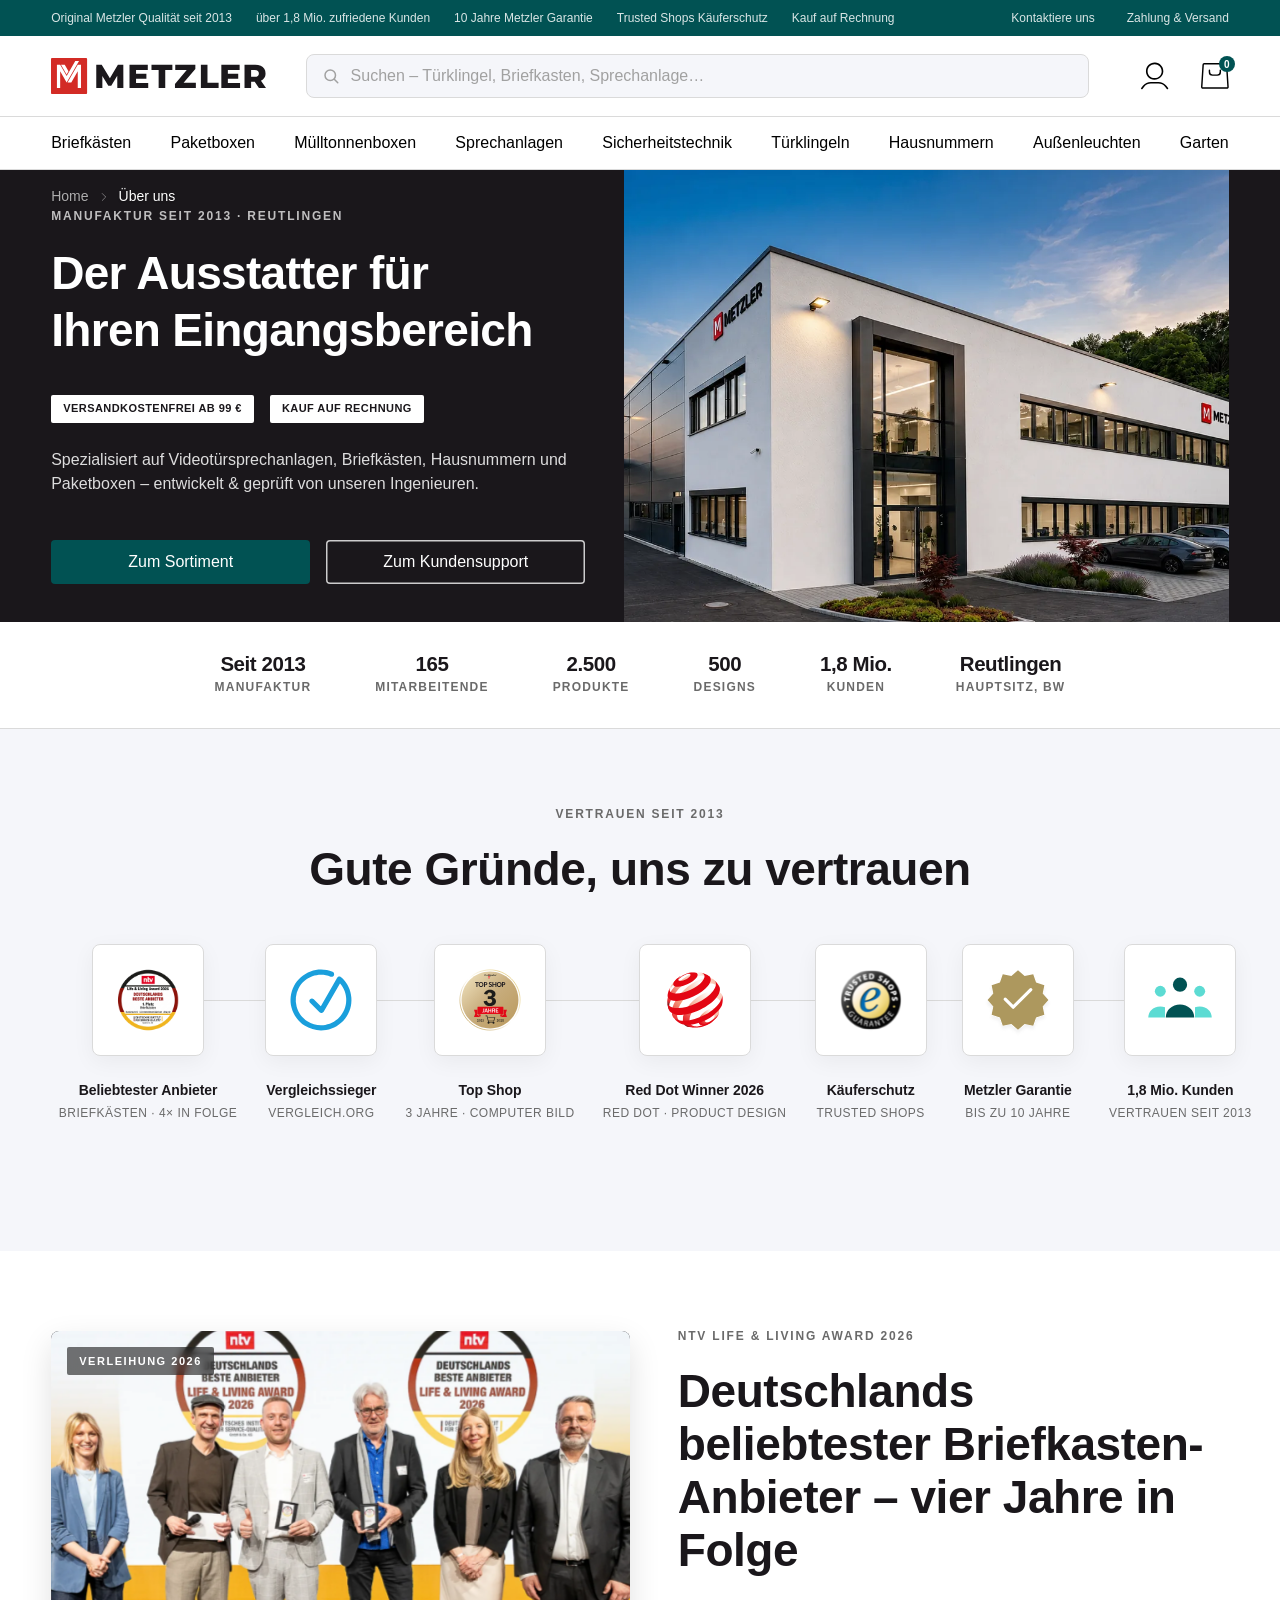
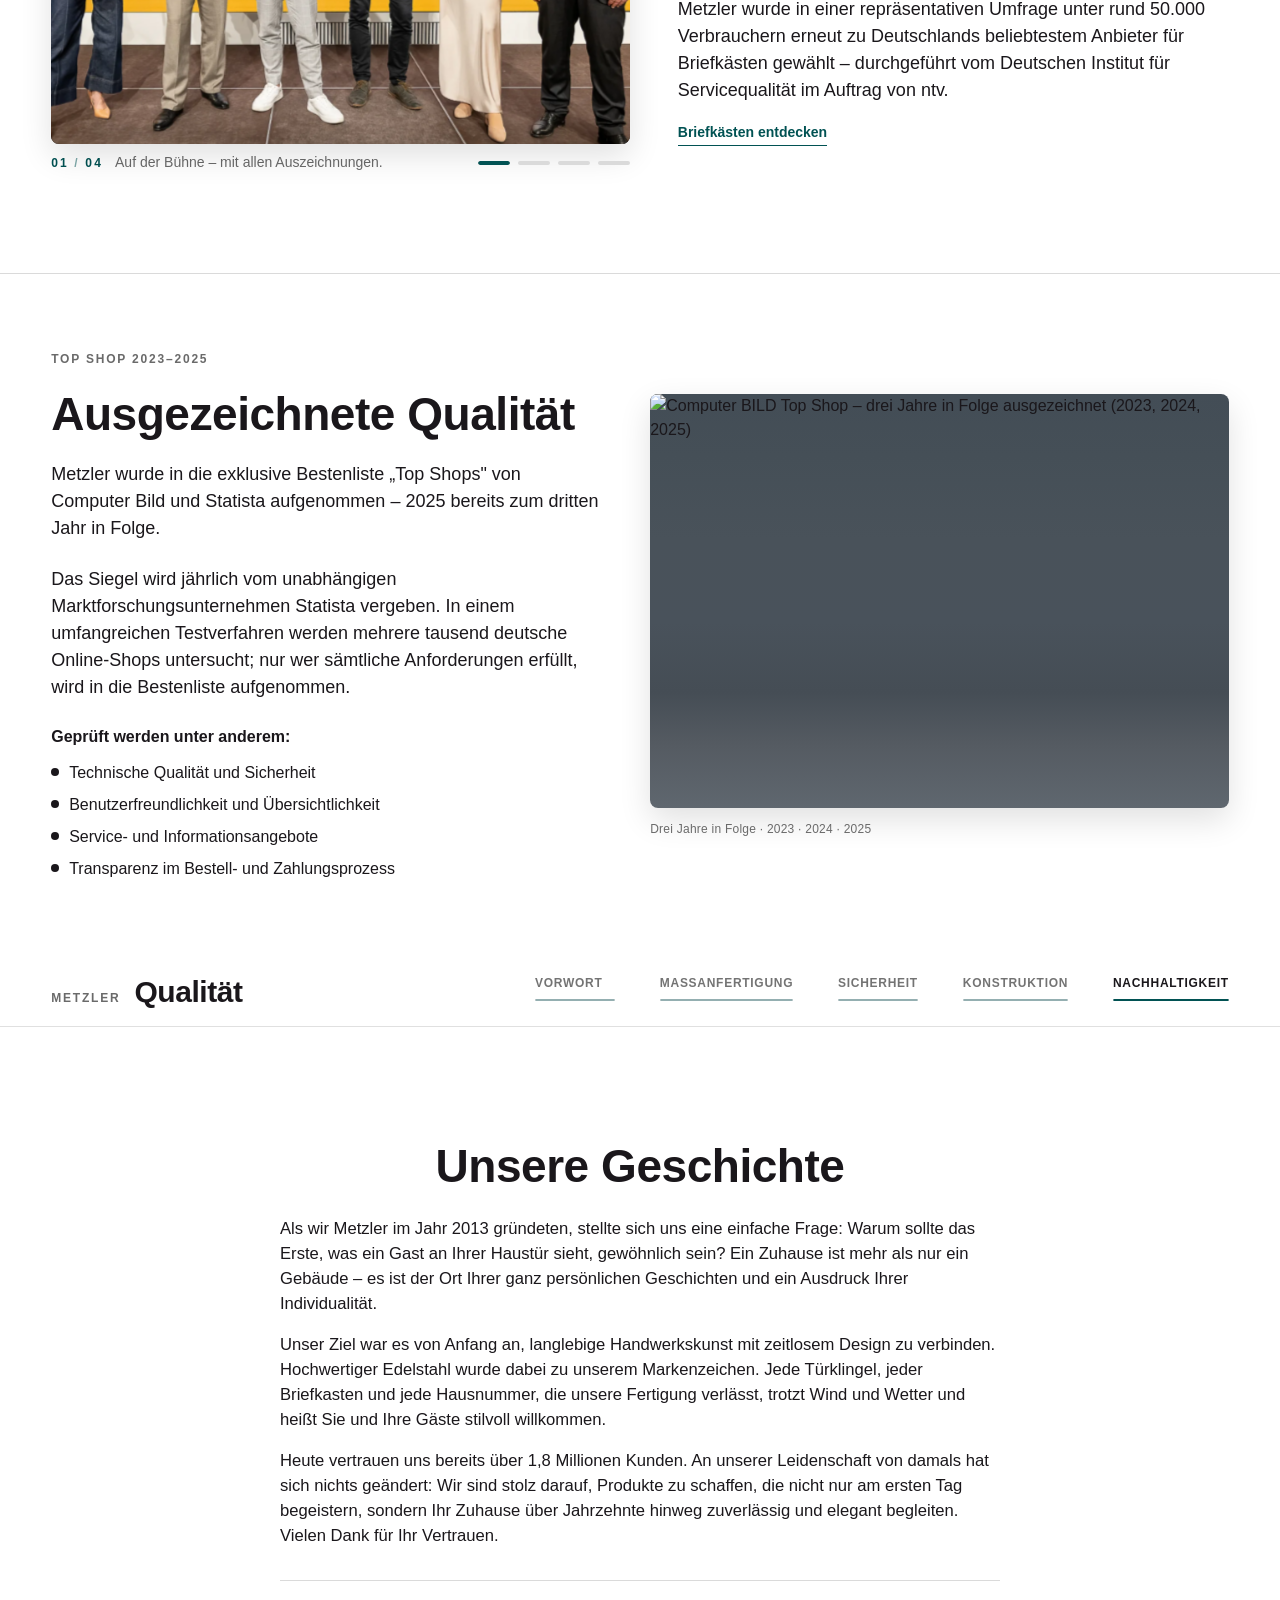
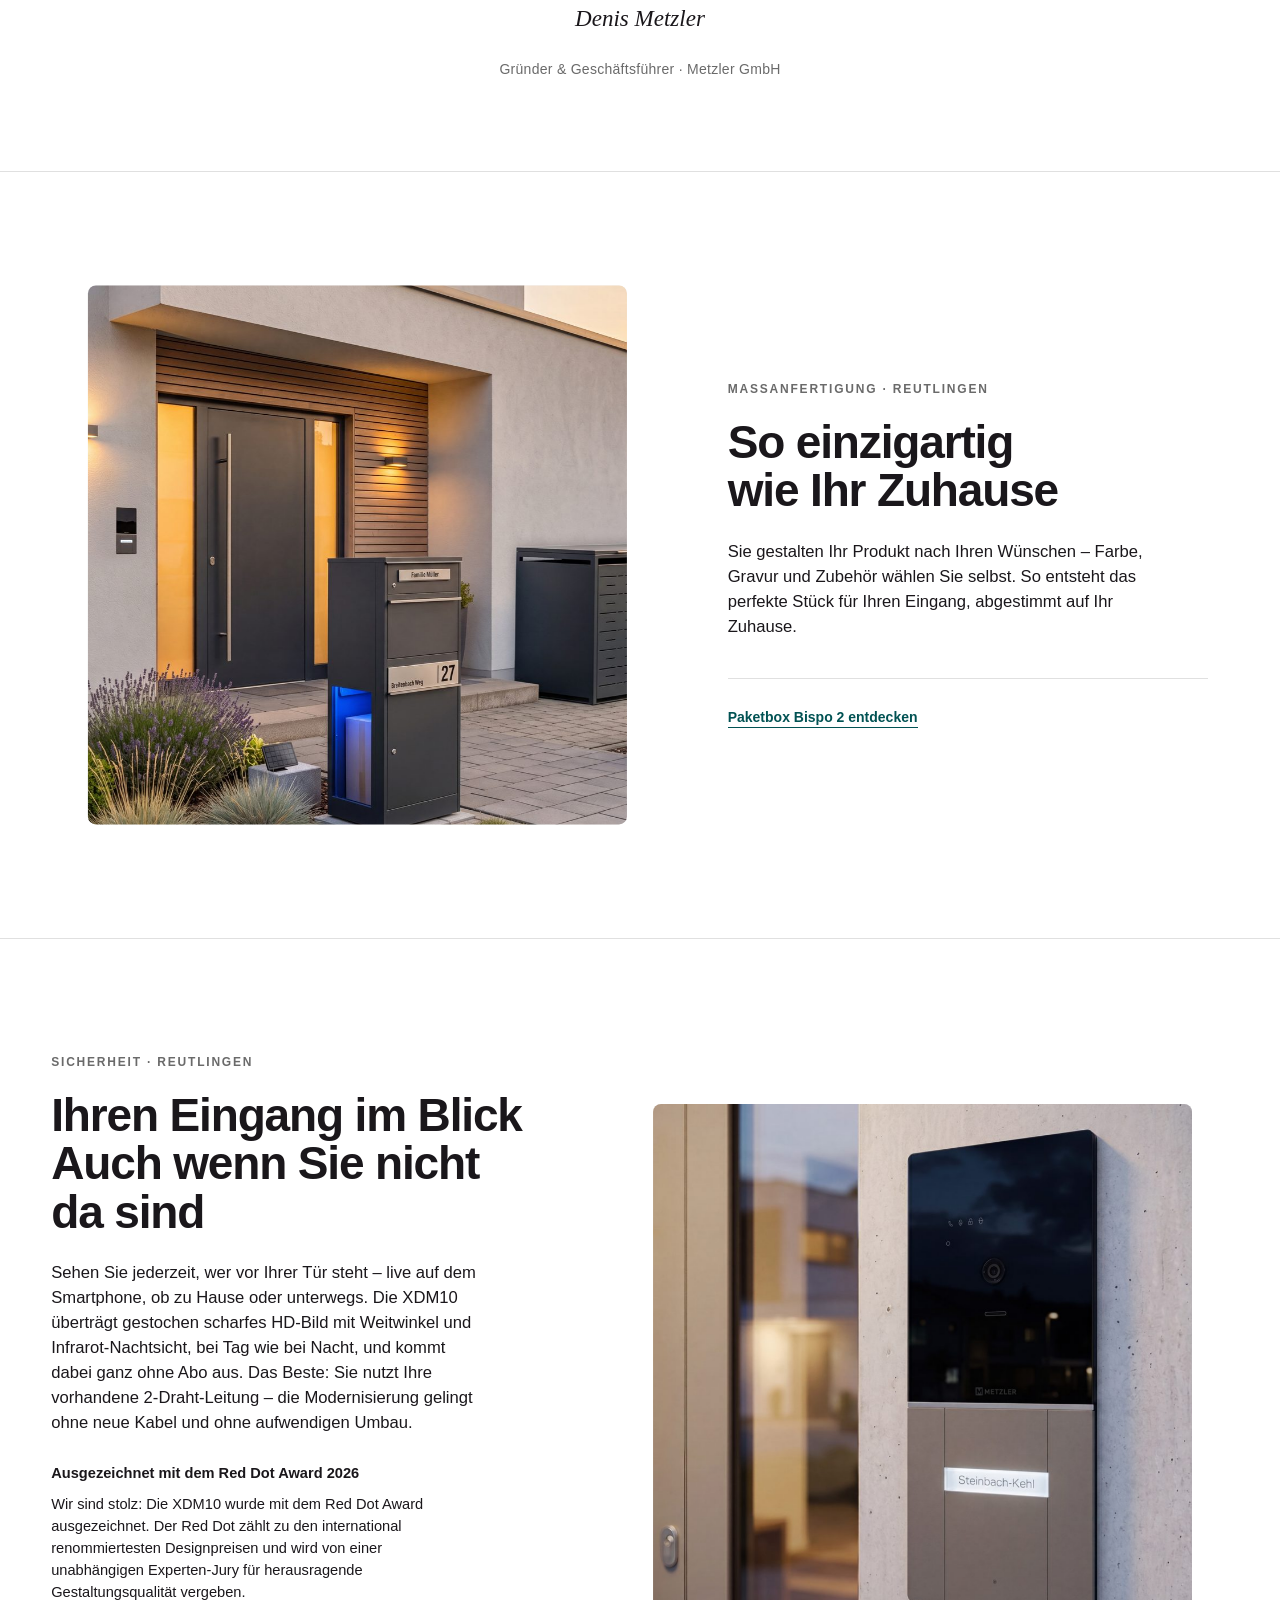
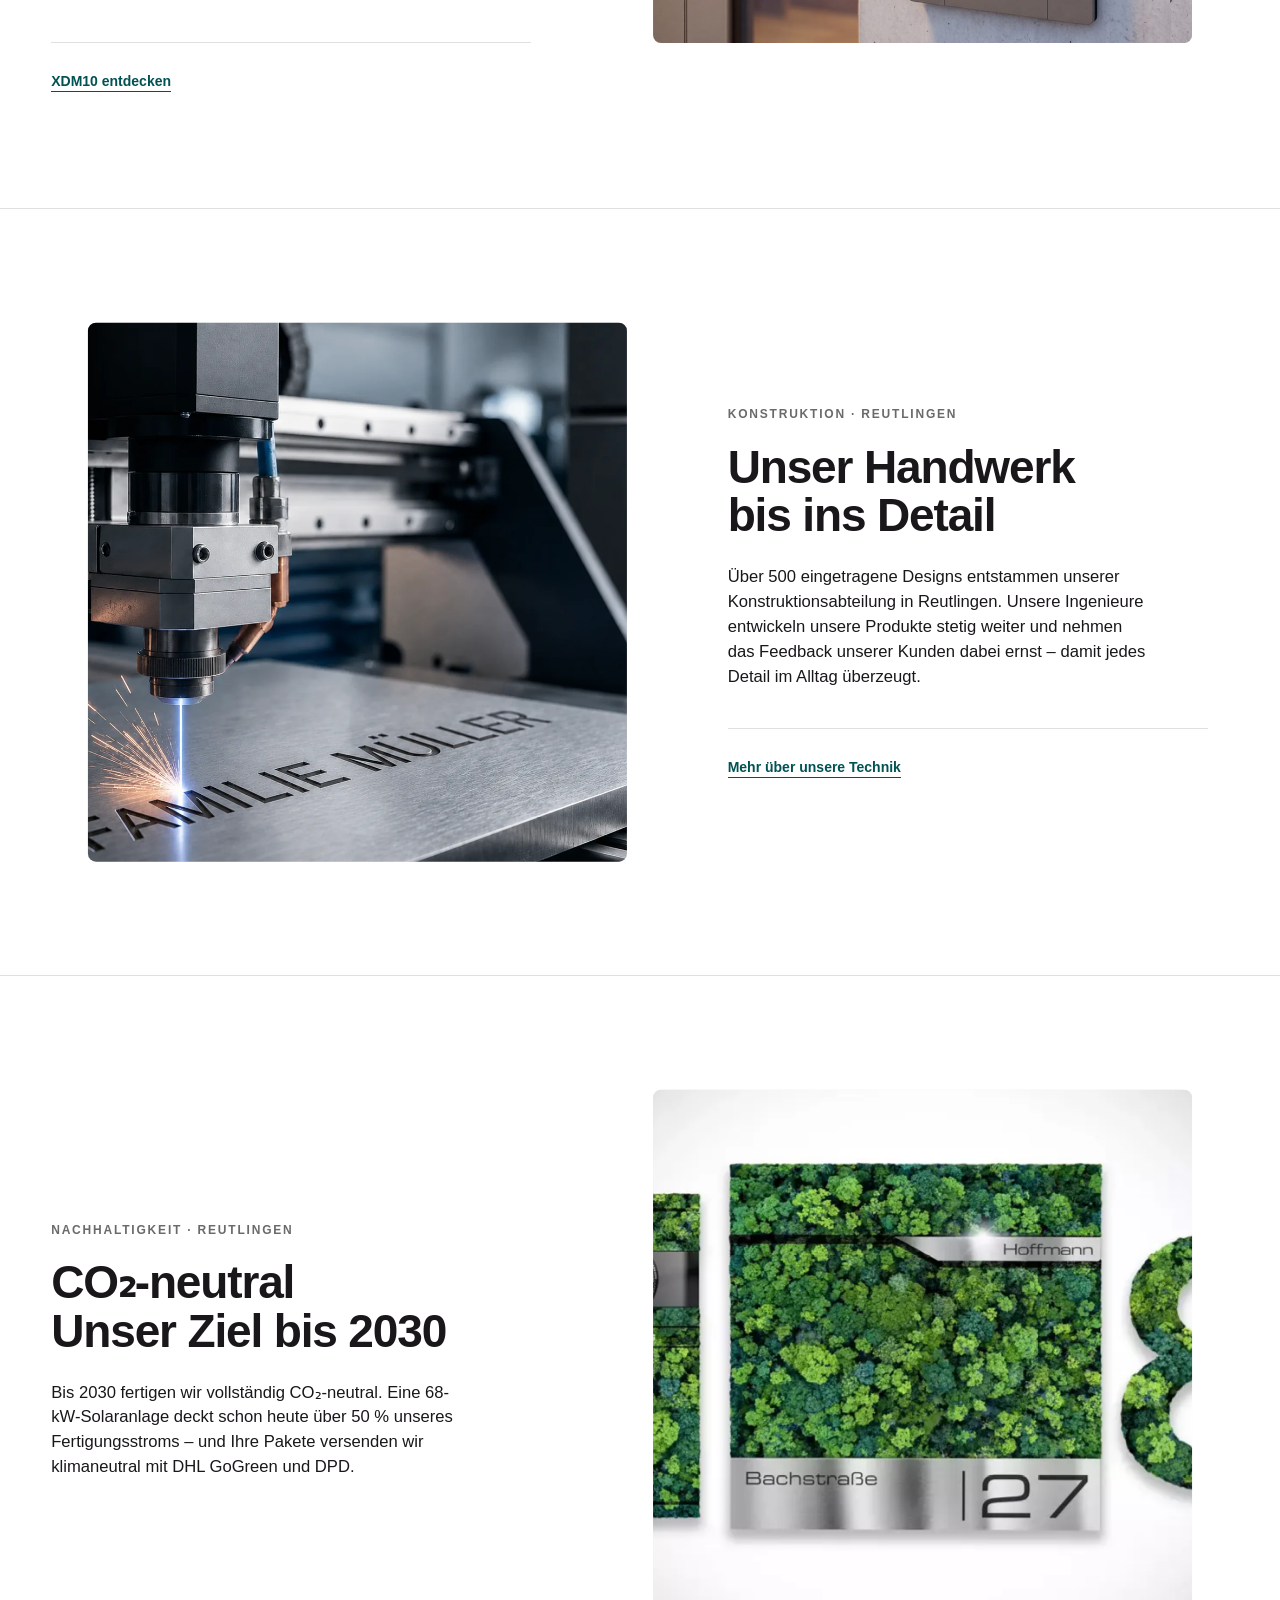
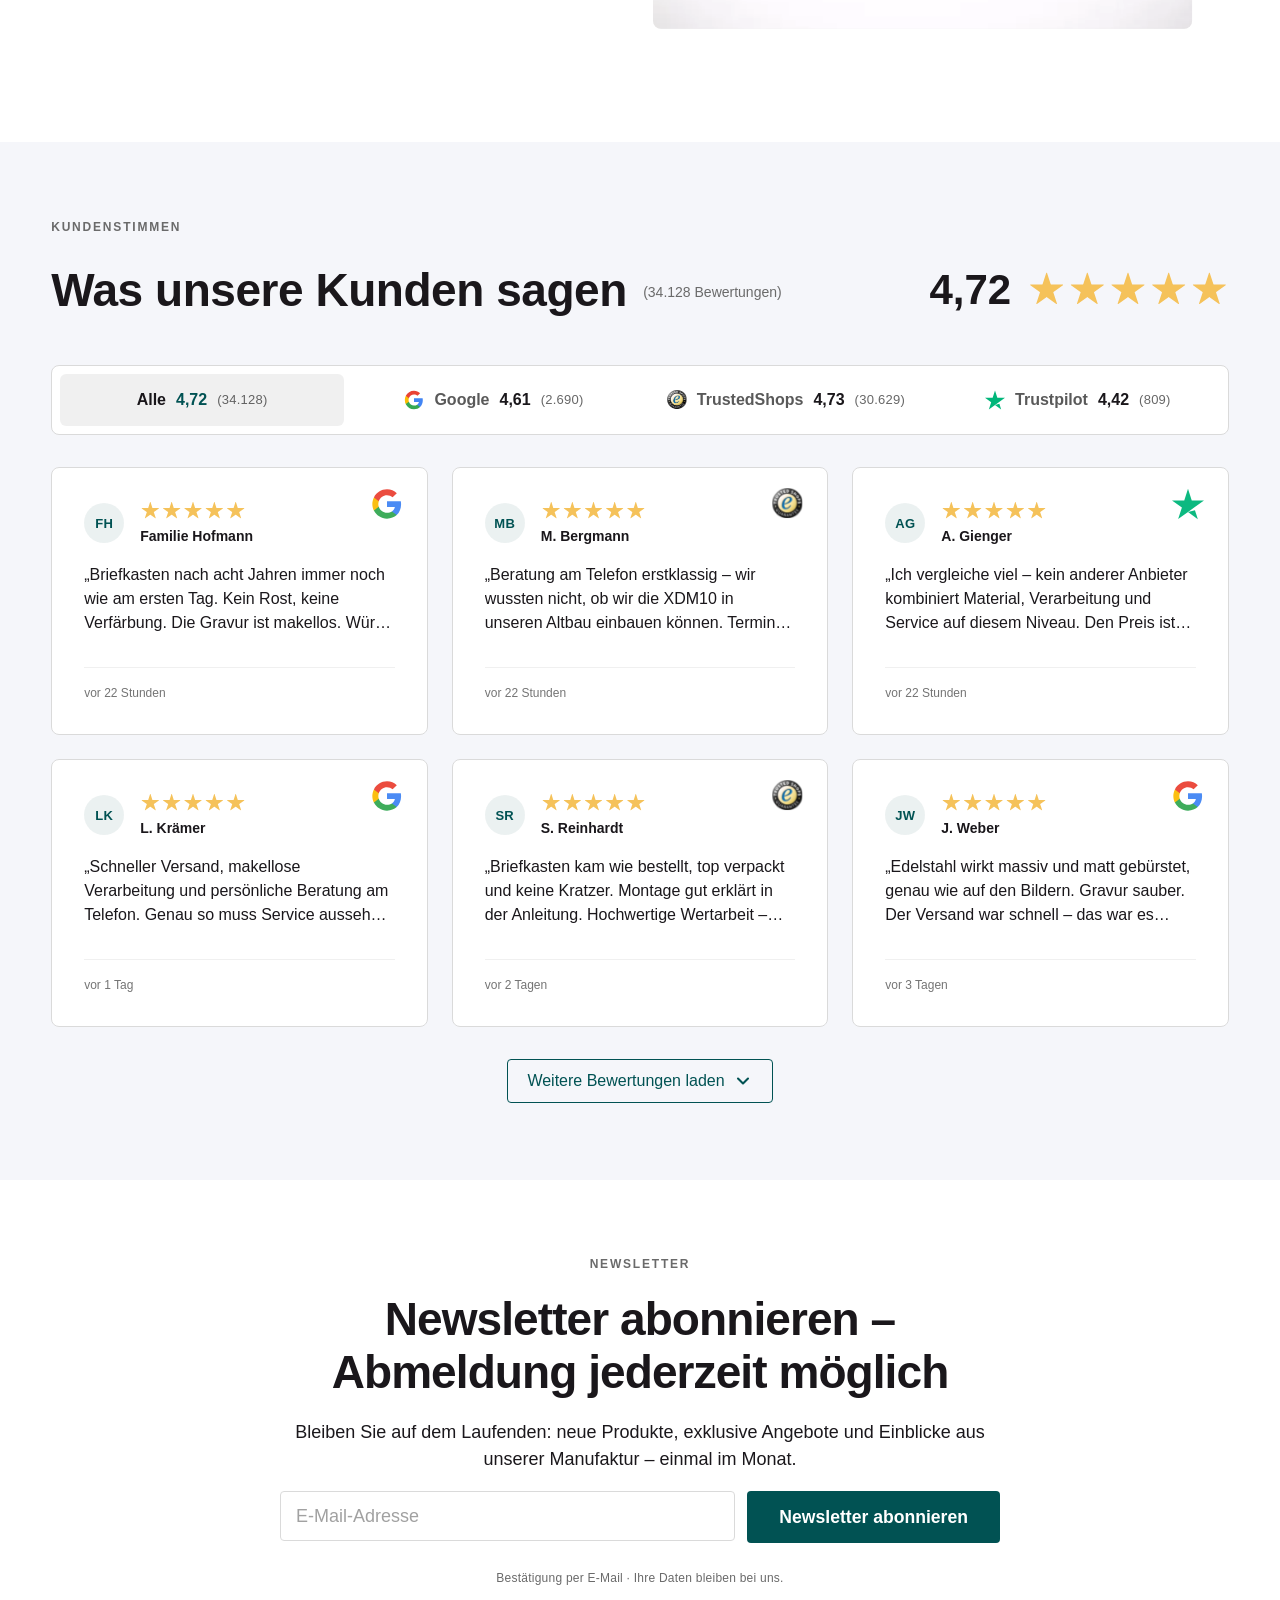
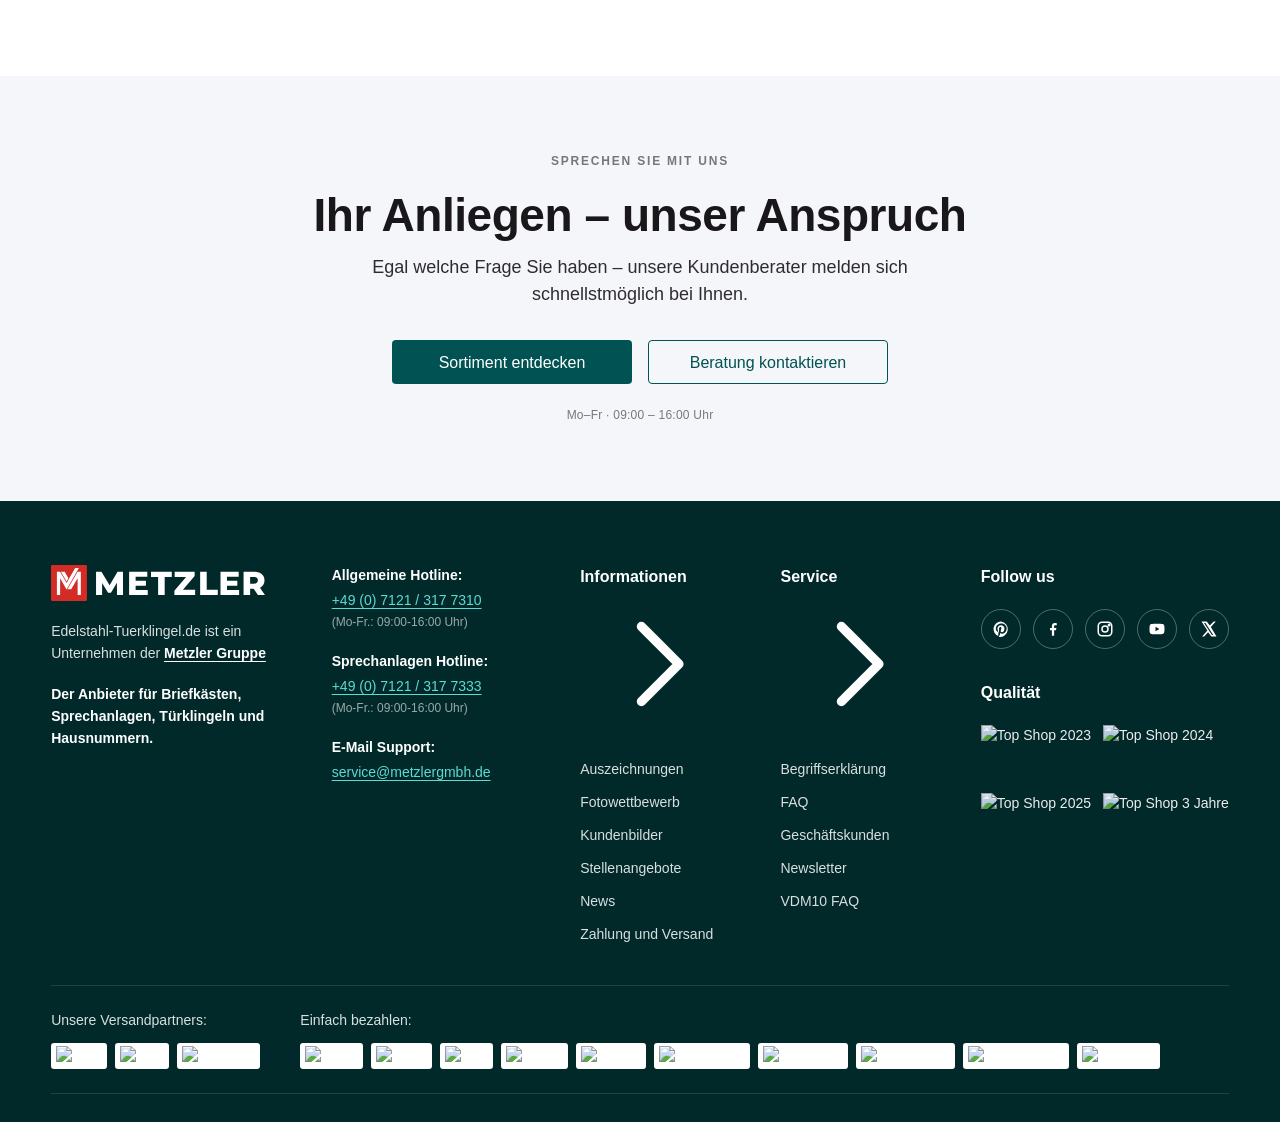
==== commit 64035395: "style(about): topshop criteria list 14px -> 16px (match its title) The "Geprüft werden unter anderem" ====
--- a/index.html
+++ b/index.html
@@ -6,8 +6,8 @@
 <title>Über uns – Metzler | Edelstahl-Türklingeln, Sprechanlagen & Briefkästen seit 2013</title>
 <meta name="description" content="Reutlingen, seit 2013. Edelstahl-Türklingeln, Sprechanlagen, Briefkästen und Hausnummern für den modernen Eingangsbereich – in Deutschland entwickelt und geprüft." />
 <link rel="icon" type="image/svg+xml" href="favicon.svg" />
-<link rel="stylesheet" href="styles-v2.css?v=9" />
-<link rel="stylesheet" href="style.css?v=9" />
+<link rel="stylesheet" href="styles-v2.css?v=10" />
+<link rel="stylesheet" href="style.css?v=10" />
 </head>
 <body>
 
--- a/style.css
+++ b/style.css
@@ -762,7 +762,7 @@
 .about-topshop__criteria-list li{
   position: relative;
   padding-left: 18px;
-  font-size: var(--text-body-sm);
+  font-size: var(--text-body);   /* 16px — matches the "Geprüft werden" title above */
   line-height: 1.5;
   color: var(--schwarz);
 }
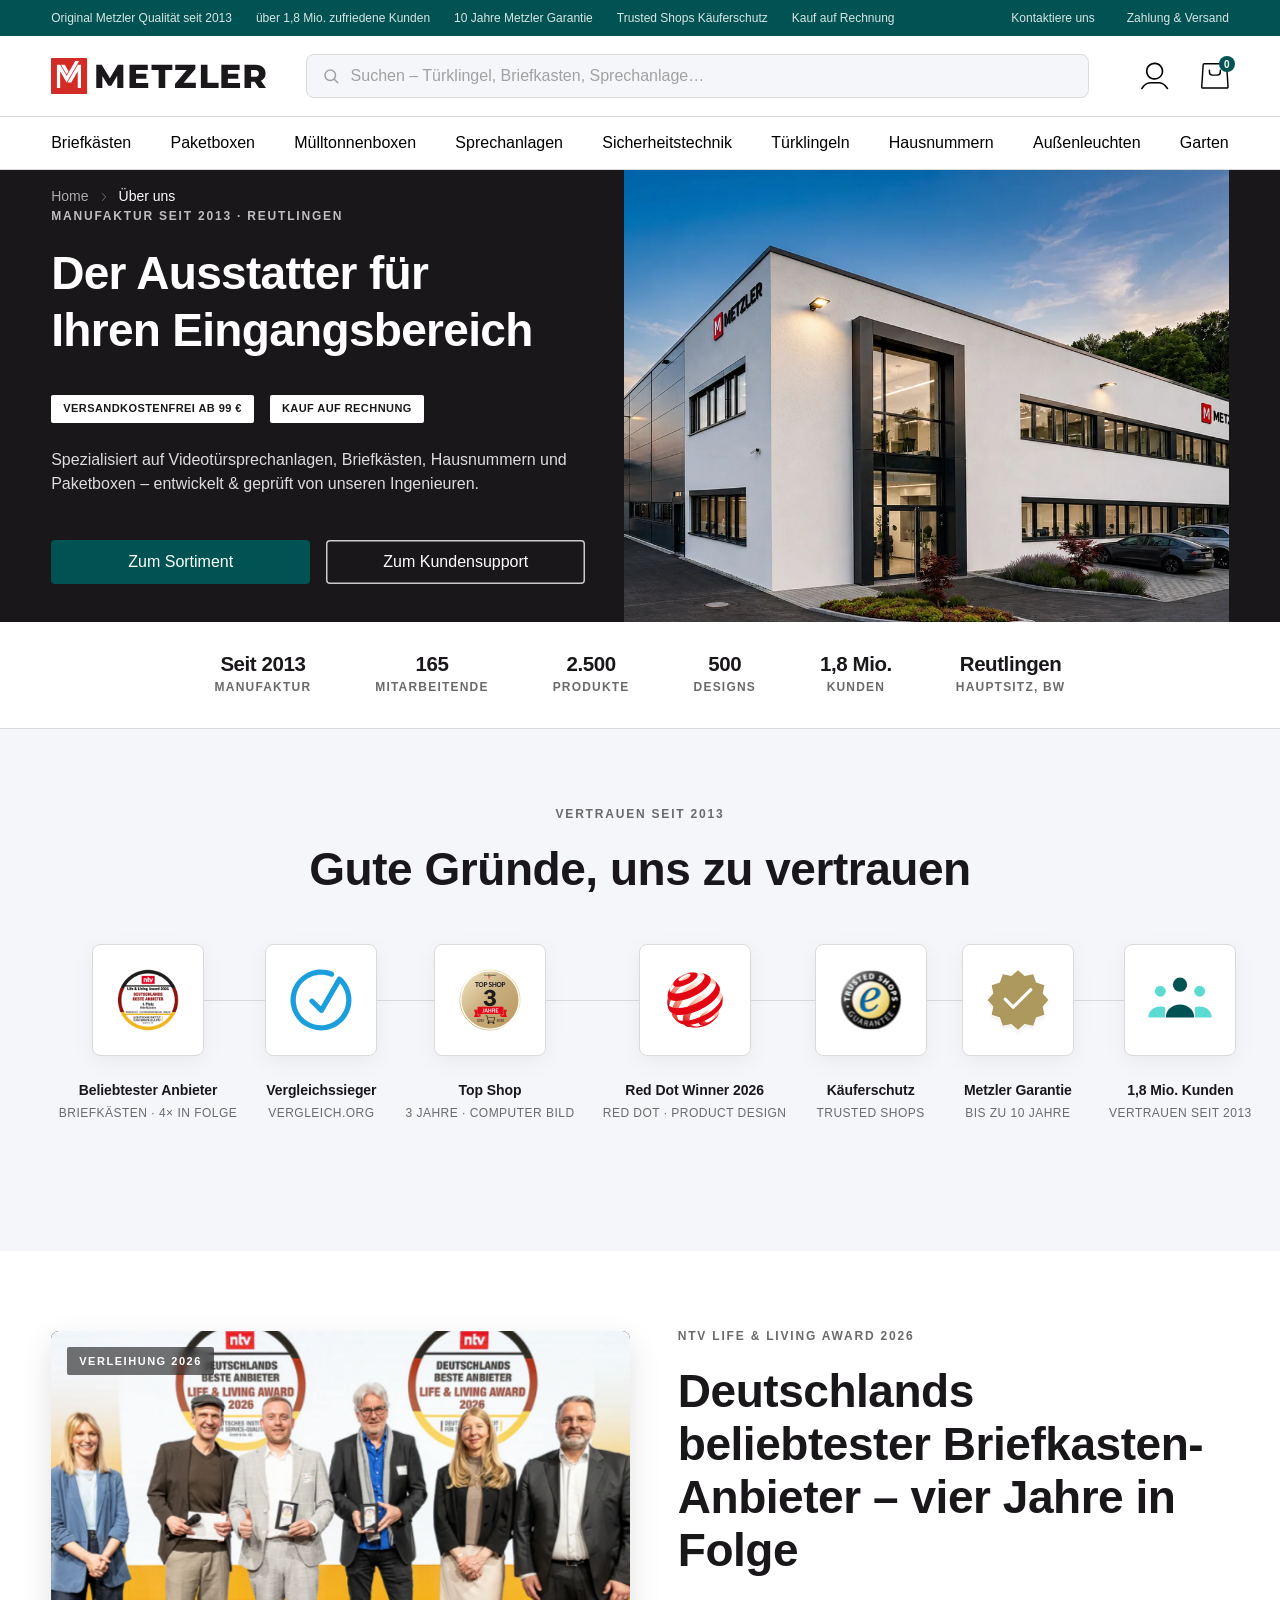
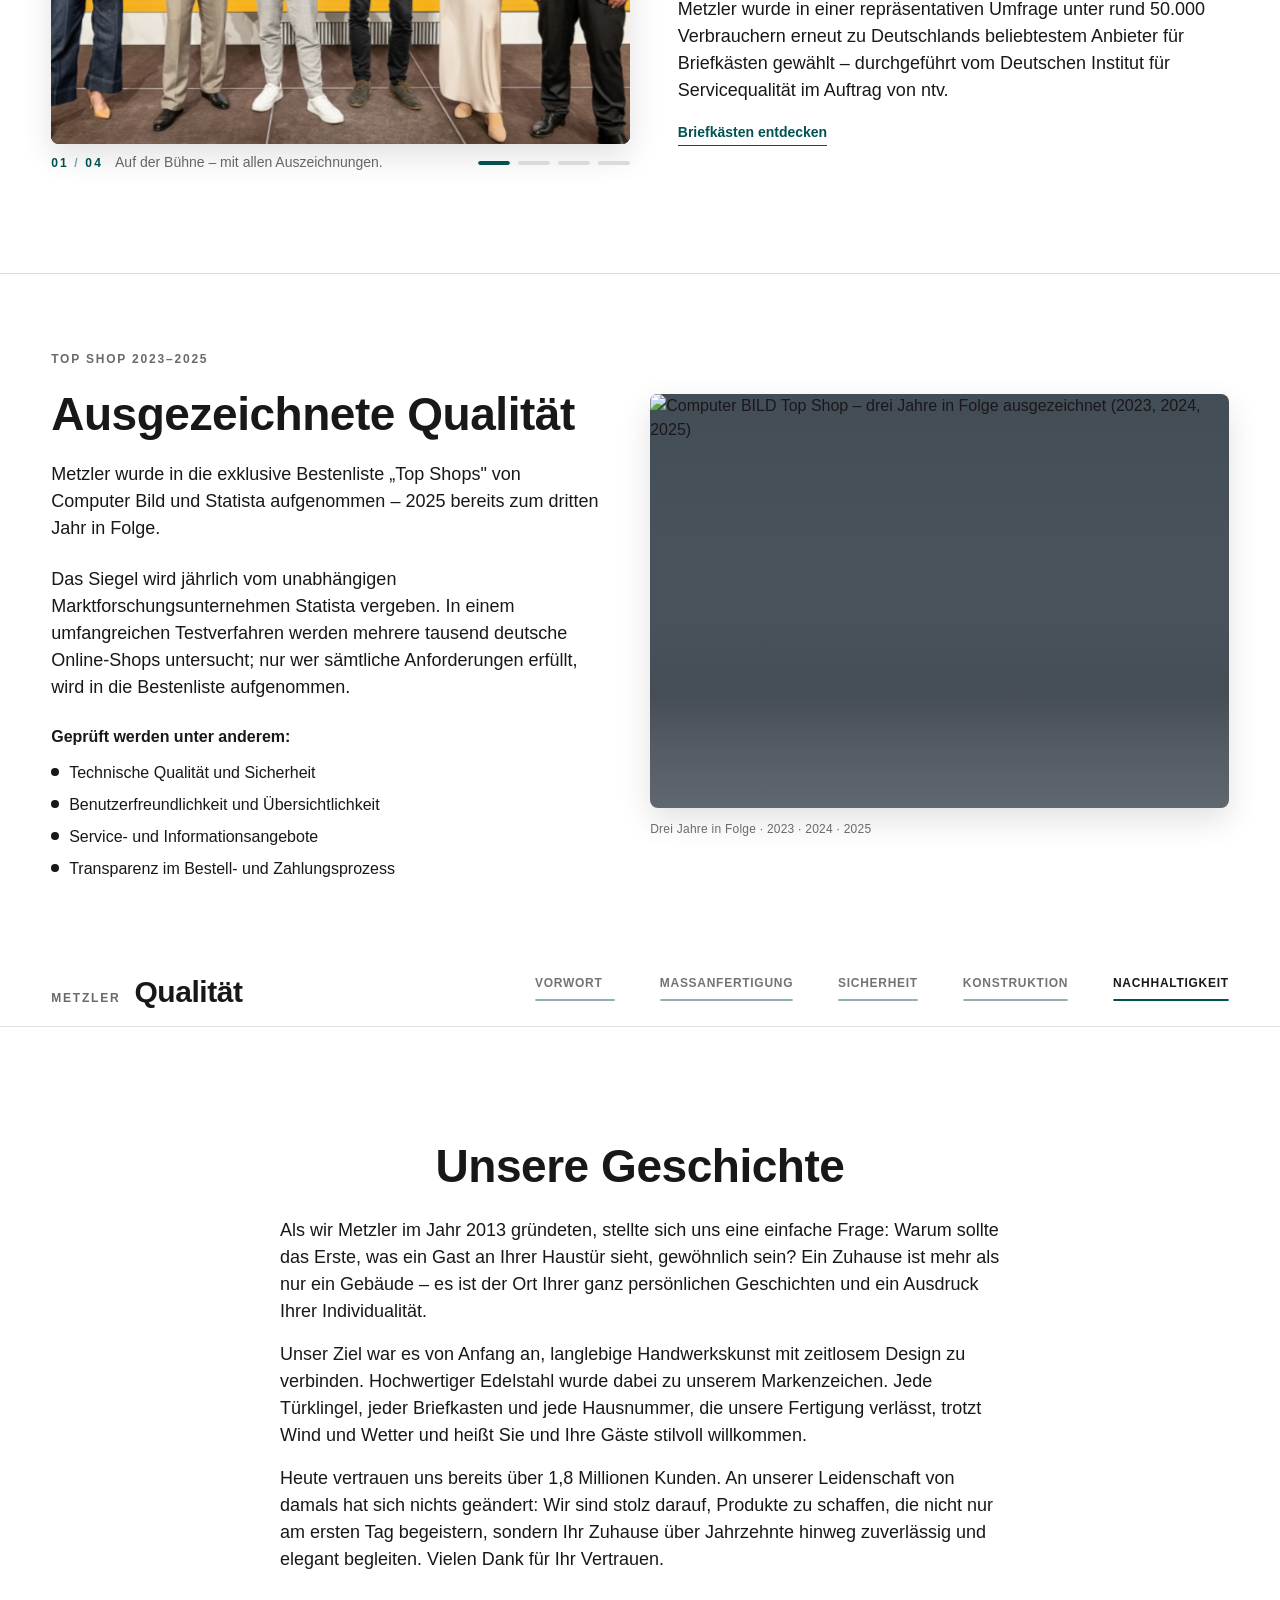
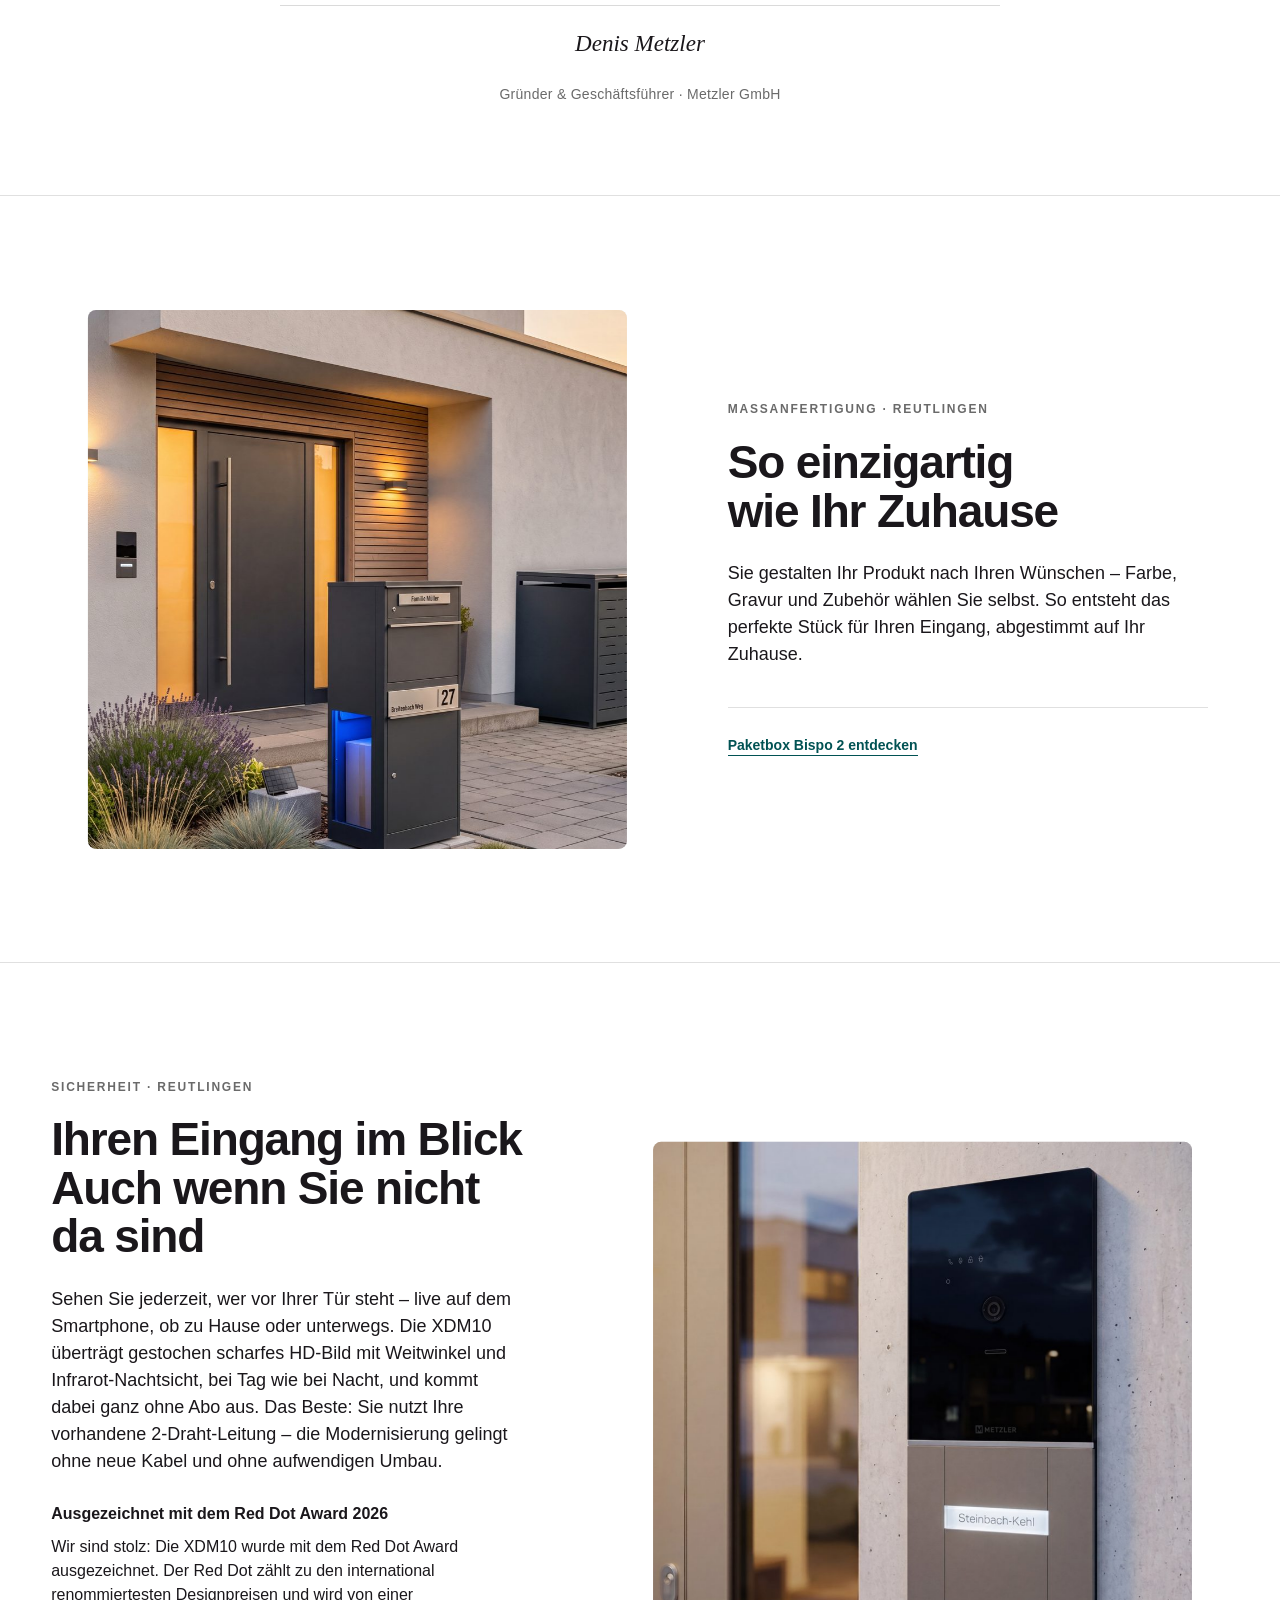
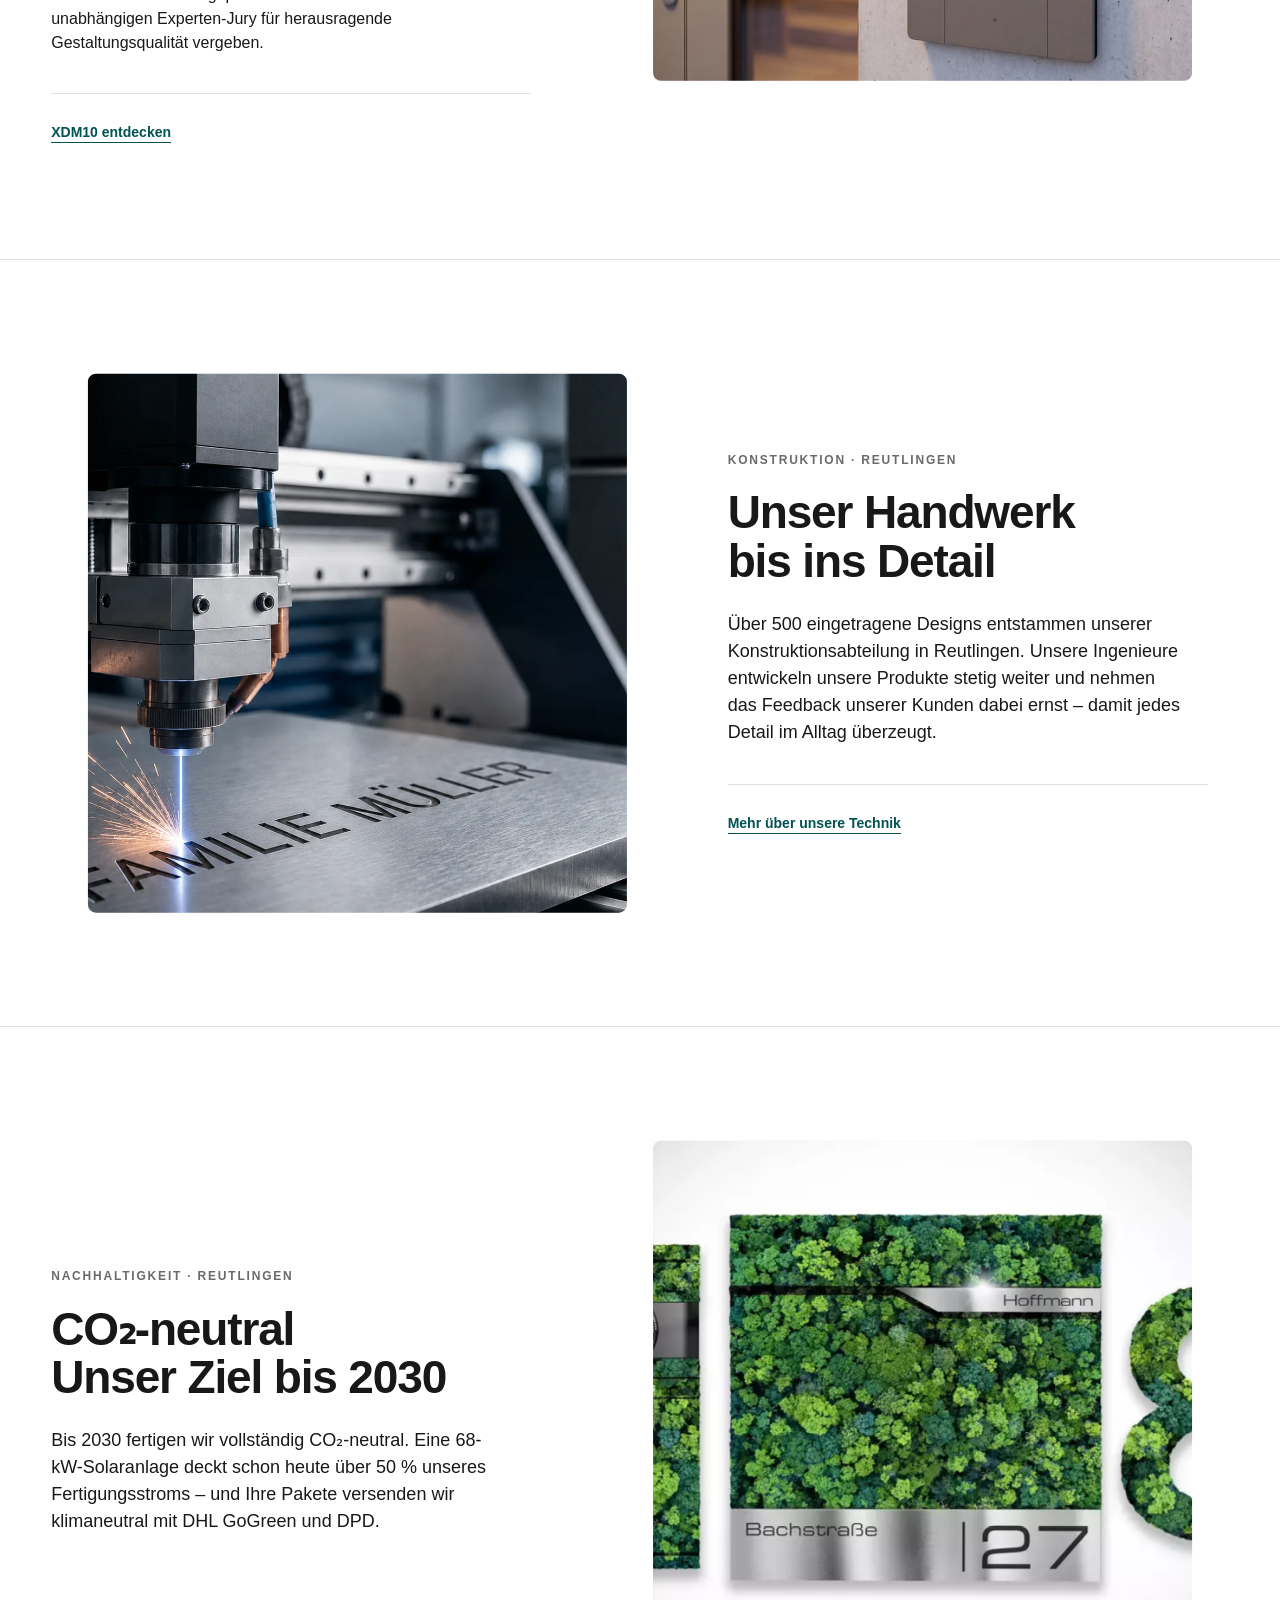
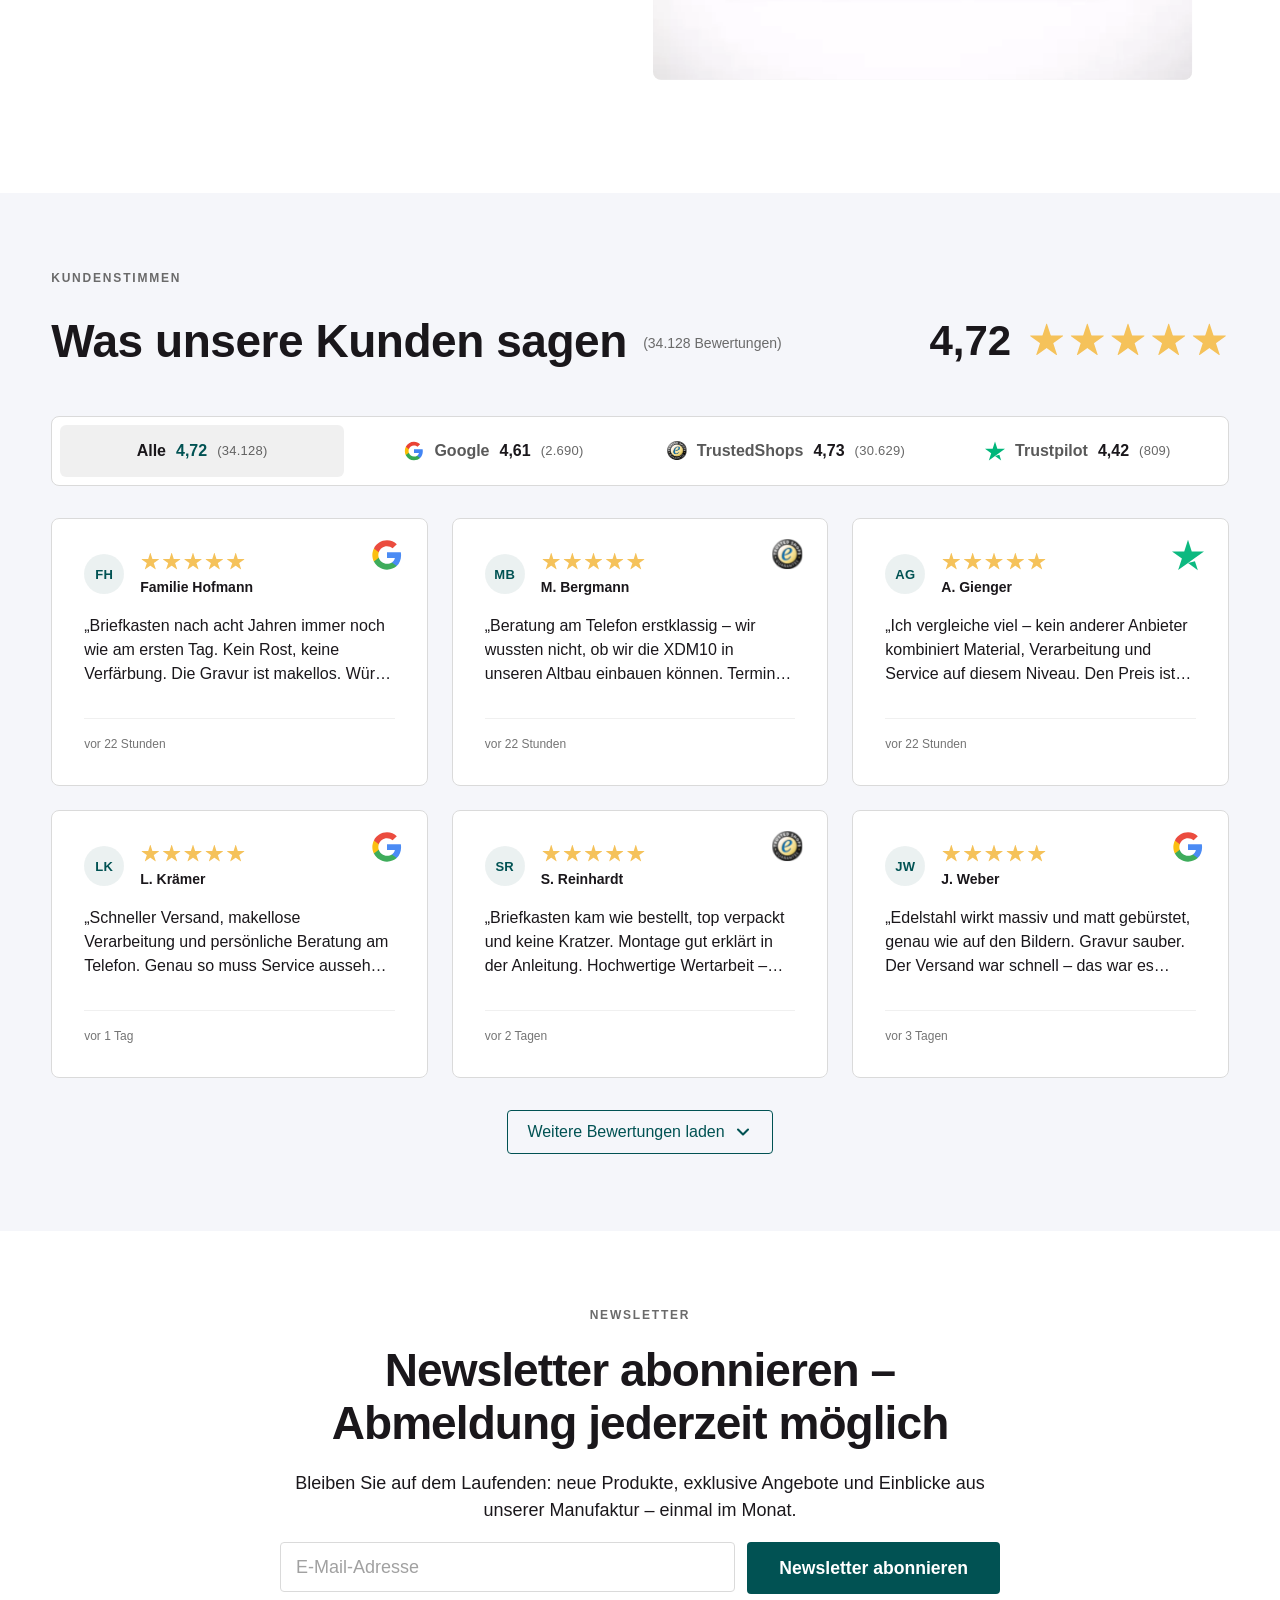
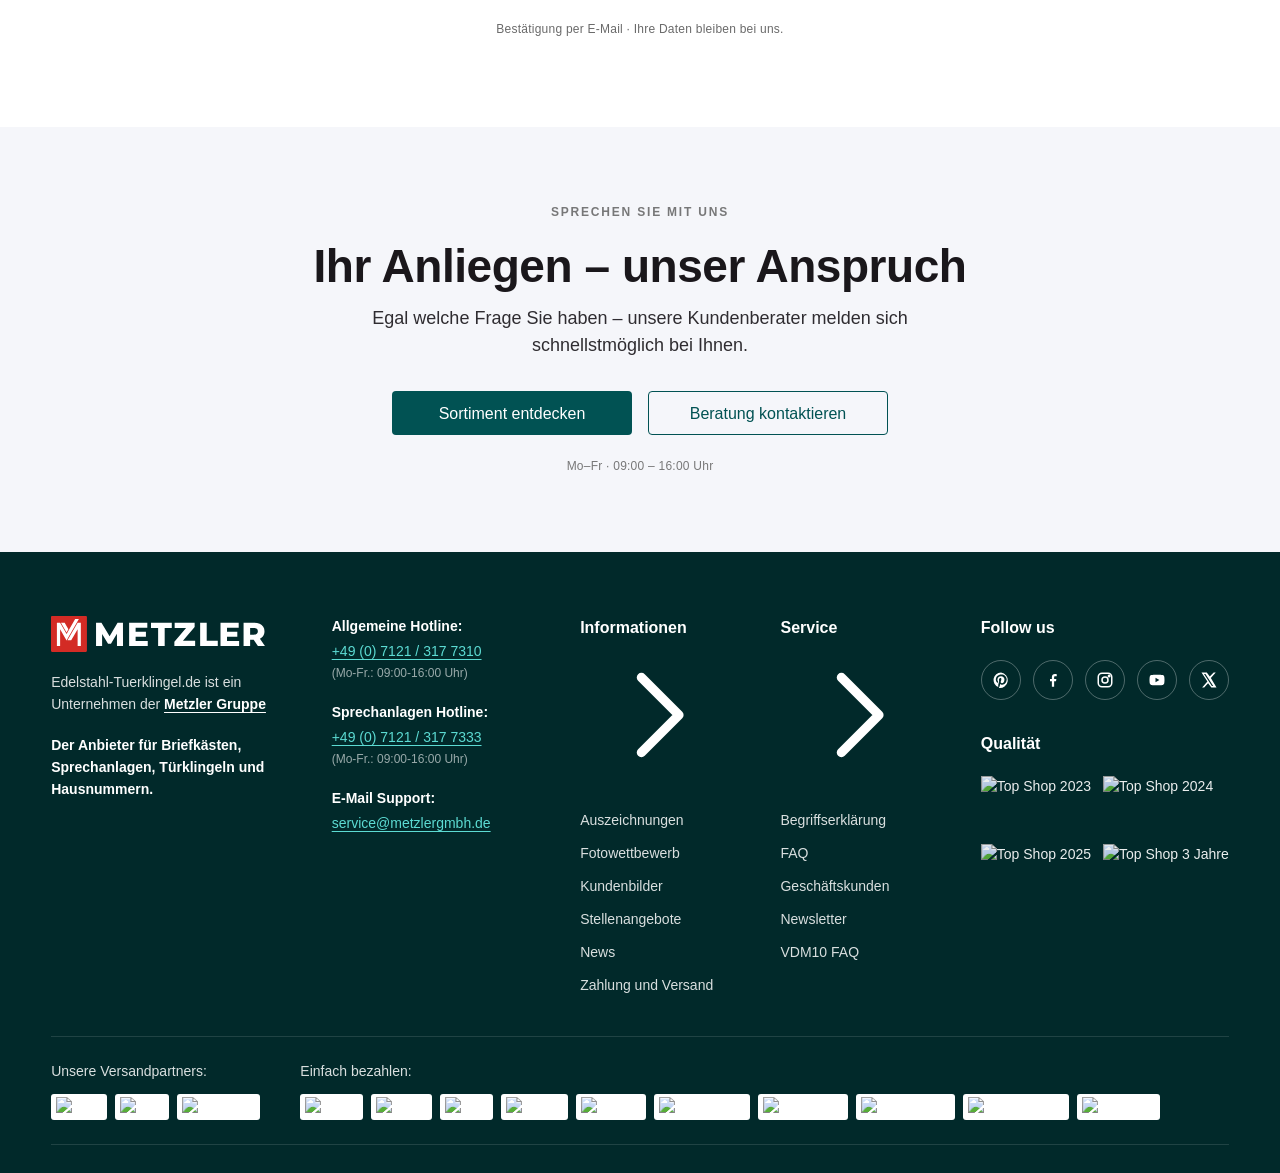
==== commit 8f5ec63a: "style(about): craft chapter body 18px fixed (drop fluid clamp); align Qualität run - .craft-body: cl" ====
--- a/index.html
+++ b/index.html
@@ -6,8 +6,8 @@
 <title>Über uns – Metzler | Edelstahl-Türklingeln, Sprechanlagen & Briefkästen seit 2013</title>
 <meta name="description" content="Reutlingen, seit 2013. Edelstahl-Türklingeln, Sprechanlagen, Briefkästen und Hausnummern für den modernen Eingangsbereich – in Deutschland entwickelt und geprüft." />
 <link rel="icon" type="image/svg+xml" href="favicon.svg" />
-<link rel="stylesheet" href="styles-v2.css?v=10" />
-<link rel="stylesheet" href="style.css?v=10" />
+<link rel="stylesheet" href="styles-v2.css?v=11" />
+<link rel="stylesheet" href="style.css?v=11" />
 </head>
 <body>
 
--- a/style.css
+++ b/style.css
@@ -1248,7 +1248,7 @@
   text-align: left;
 }
 .about-founder__body p{
-  font-size: clamp(16px, 1.3vw, 20px);   /* matches .craft-body — same Qualität run (chapter 0) */
+  font-size: var(--text-h4);   /* 18px — matches .craft-body / page-wide lead (same Qualität run) */
   line-height: var(--lh-body);           /* 1.5 — same as .craft-body renders (via .about p) */
   color: var(--schwarz);
   margin: 0;
@@ -1472,7 +1472,7 @@
 .craft-body{
   margin: 0;
   max-width: 46ch;
-  font-size: clamp(16px, 1.3vw, 20px);   /* endpoints on the DS scale (was 17px floor) */
+  font-size: var(--text-h4);   /* 18px — page-wide lead/body token (matches .section-sub, Geschichte) */
   line-height: 1.6;
   color: var(--craft-fg);
   opacity: 0.92;
@@ -1483,14 +1483,13 @@
 .craft-subhead{
   margin: 0 0 clamp(8px, 0.8vw, 12px);
   max-width: 46ch;
-  /* Credential block: always exactly 2px smaller than the chapter body above
-     it (.craft-body = clamp(16px,1.3vw,20px)), holding the step at every width. */
-  font-size: calc(clamp(16px, 1.3vw, 20px) - 2px);
+  /* Credential block: one step (2px) below the 18px chapter body above it. */
+  font-size: var(--text-body);   /* 16px */
   font-weight: 700;
   line-height: 1.35;
   color: var(--craft-fg);
 }
-.craft-subhead + .craft-body{ font-size: calc(clamp(16px, 1.3vw, 20px) - 2px); }
+.craft-subhead + .craft-body{ font-size: var(--text-body); }   /* 16px — 2px below the 18px body */
 .craft-footer{
   margin-top: clamp(28px, 3vw, 40px);
   padding-top: clamp(20px, 2vw, 28px);
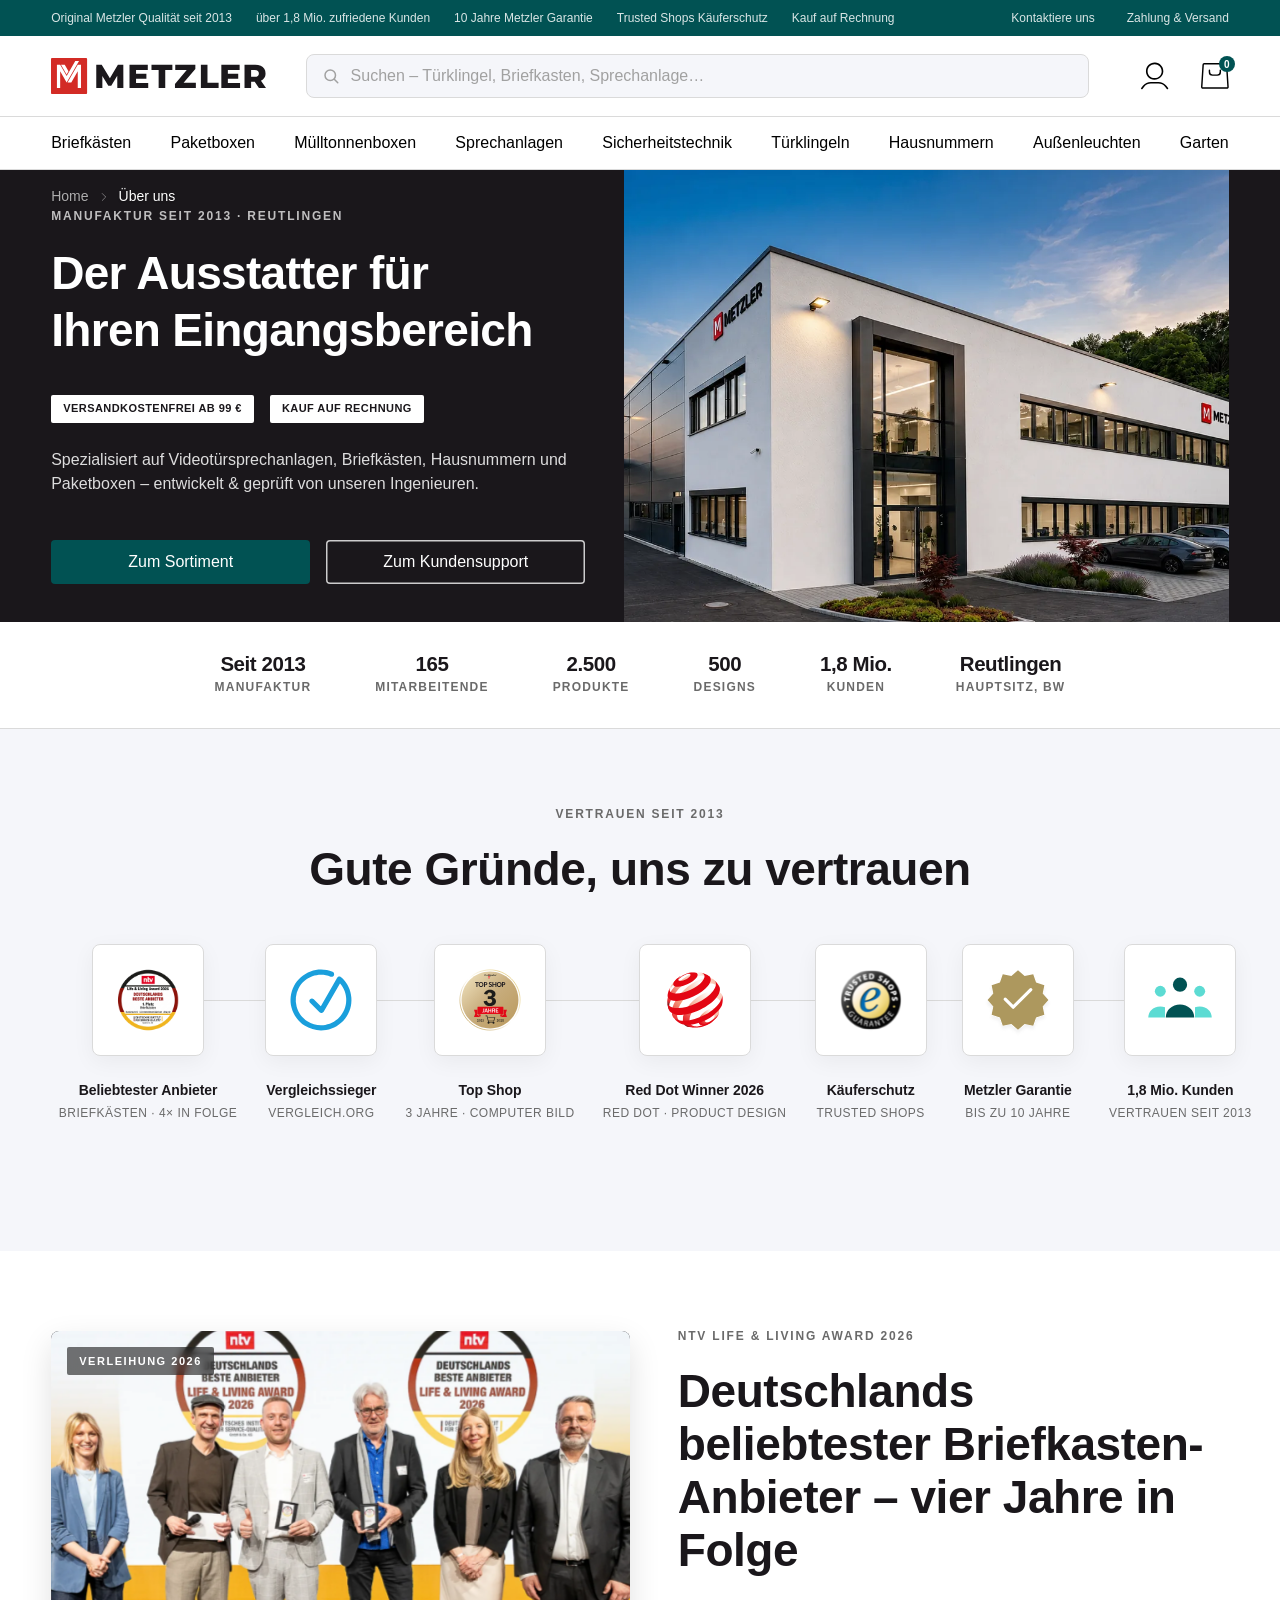
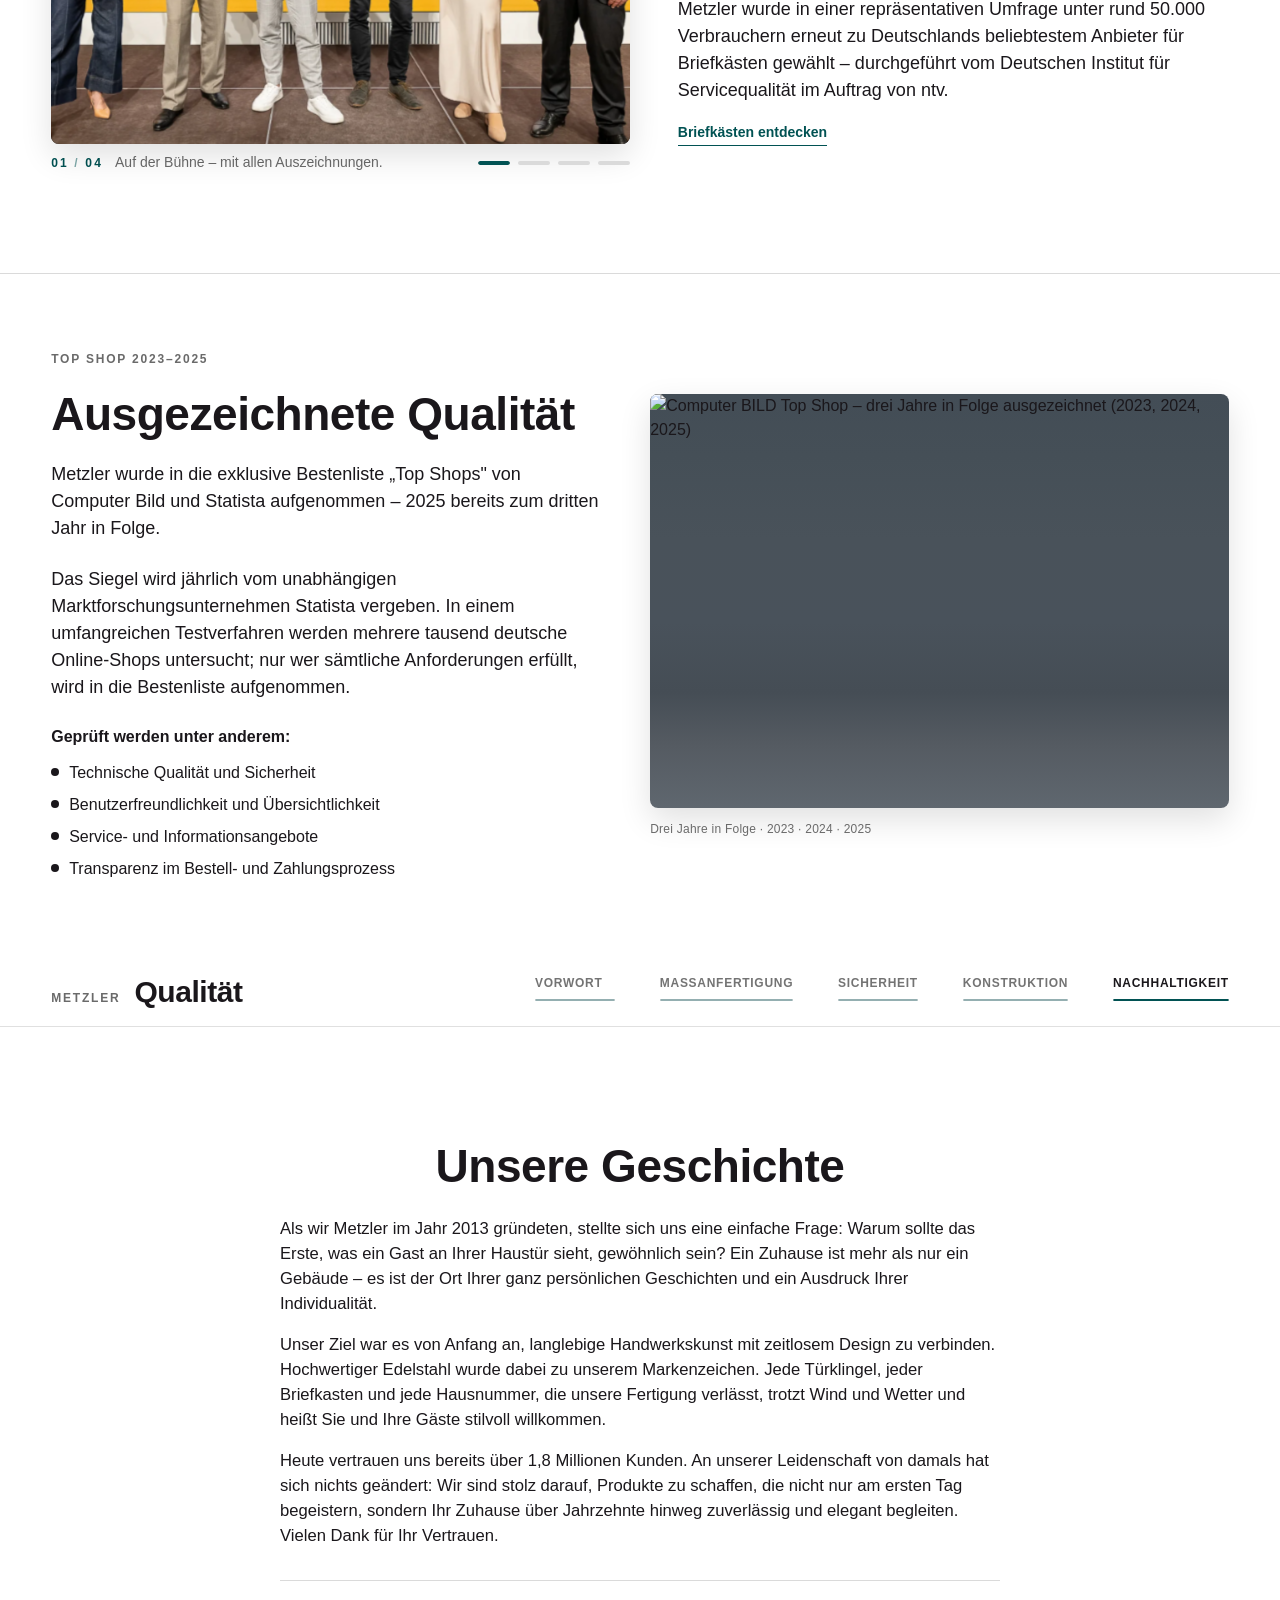
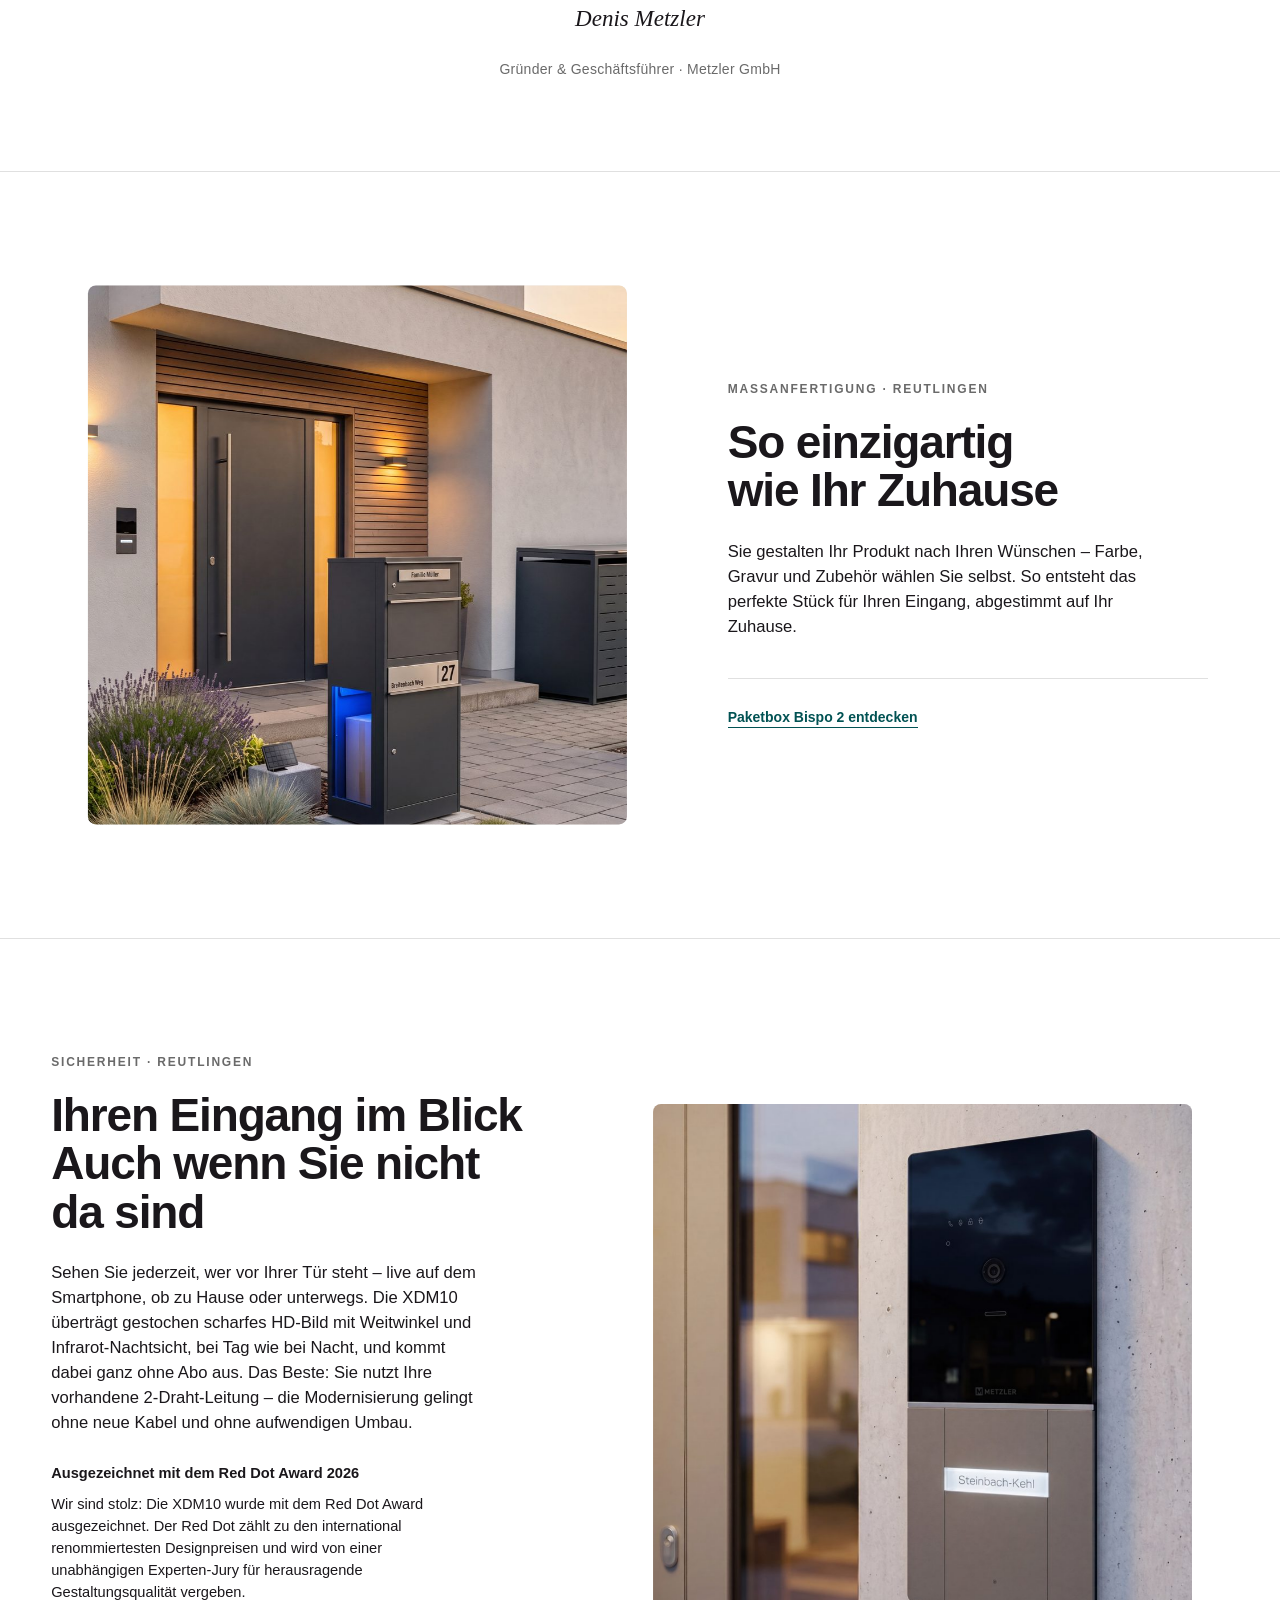
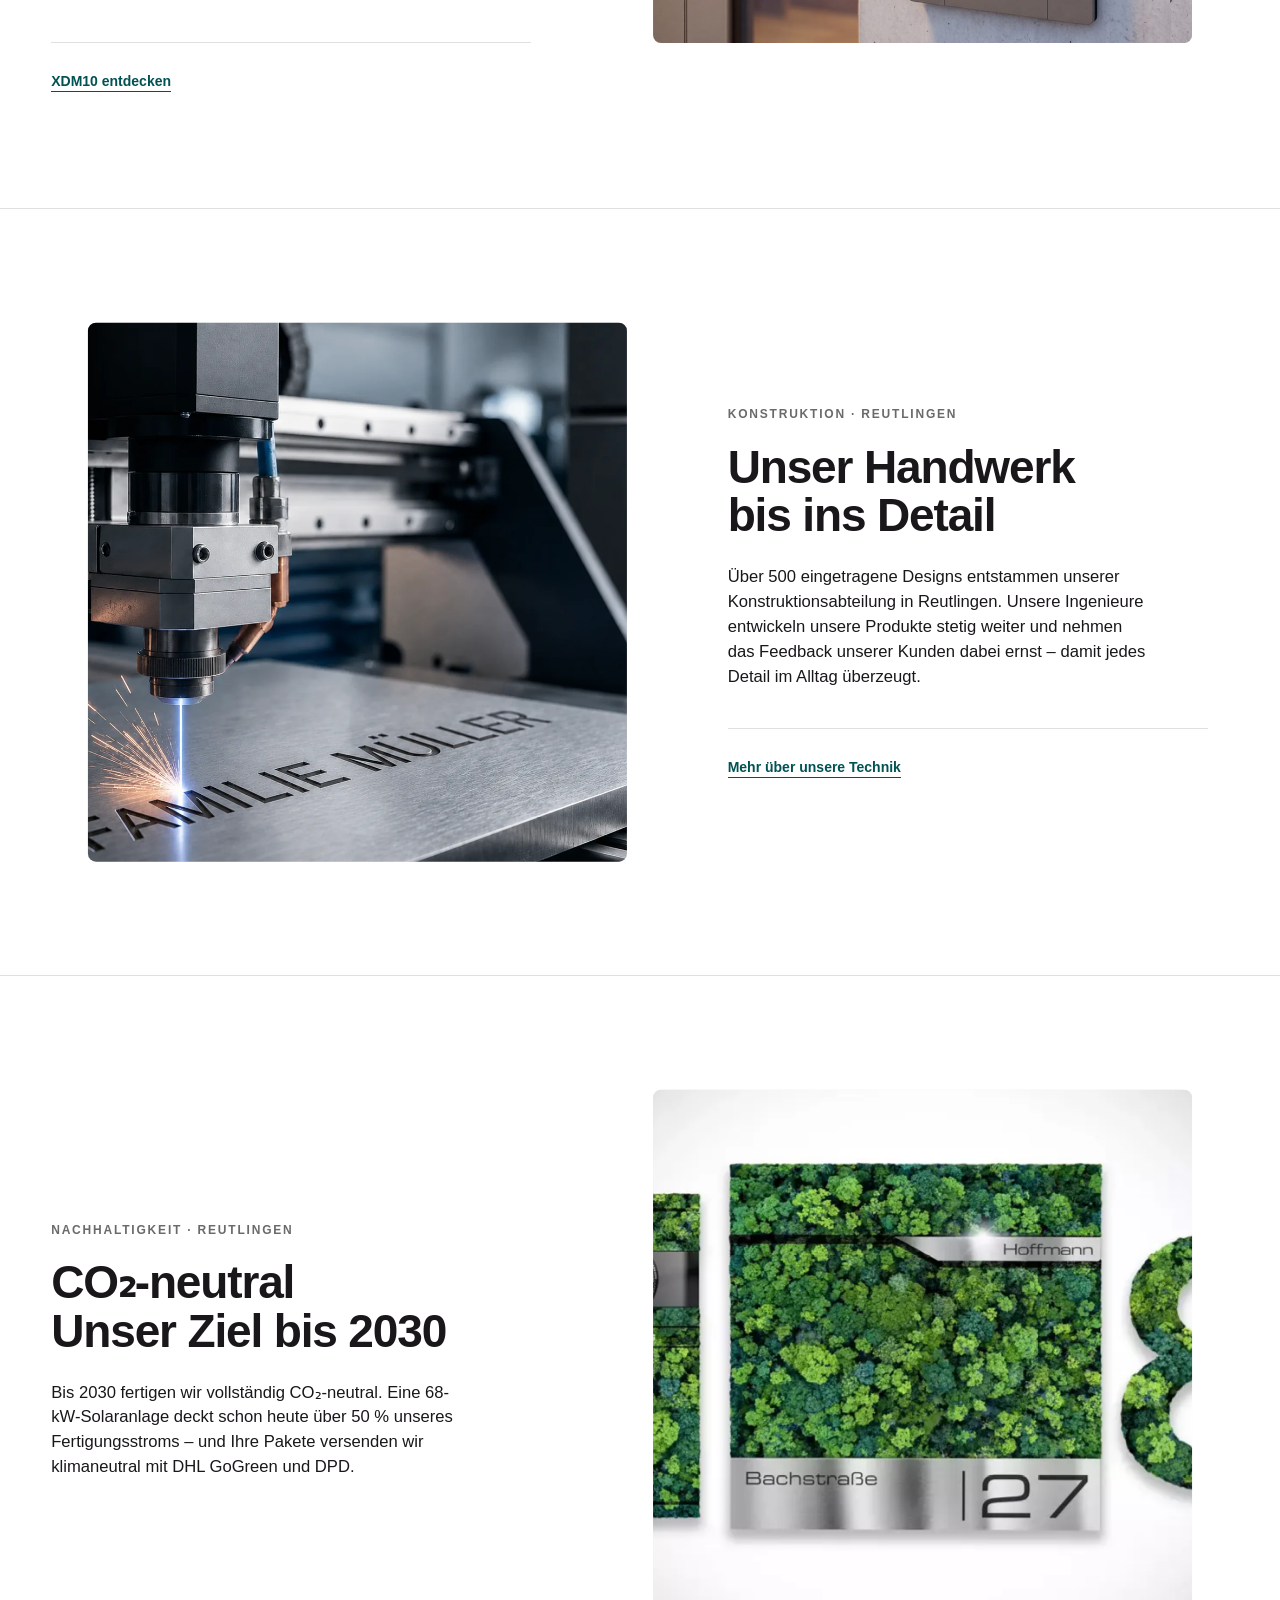
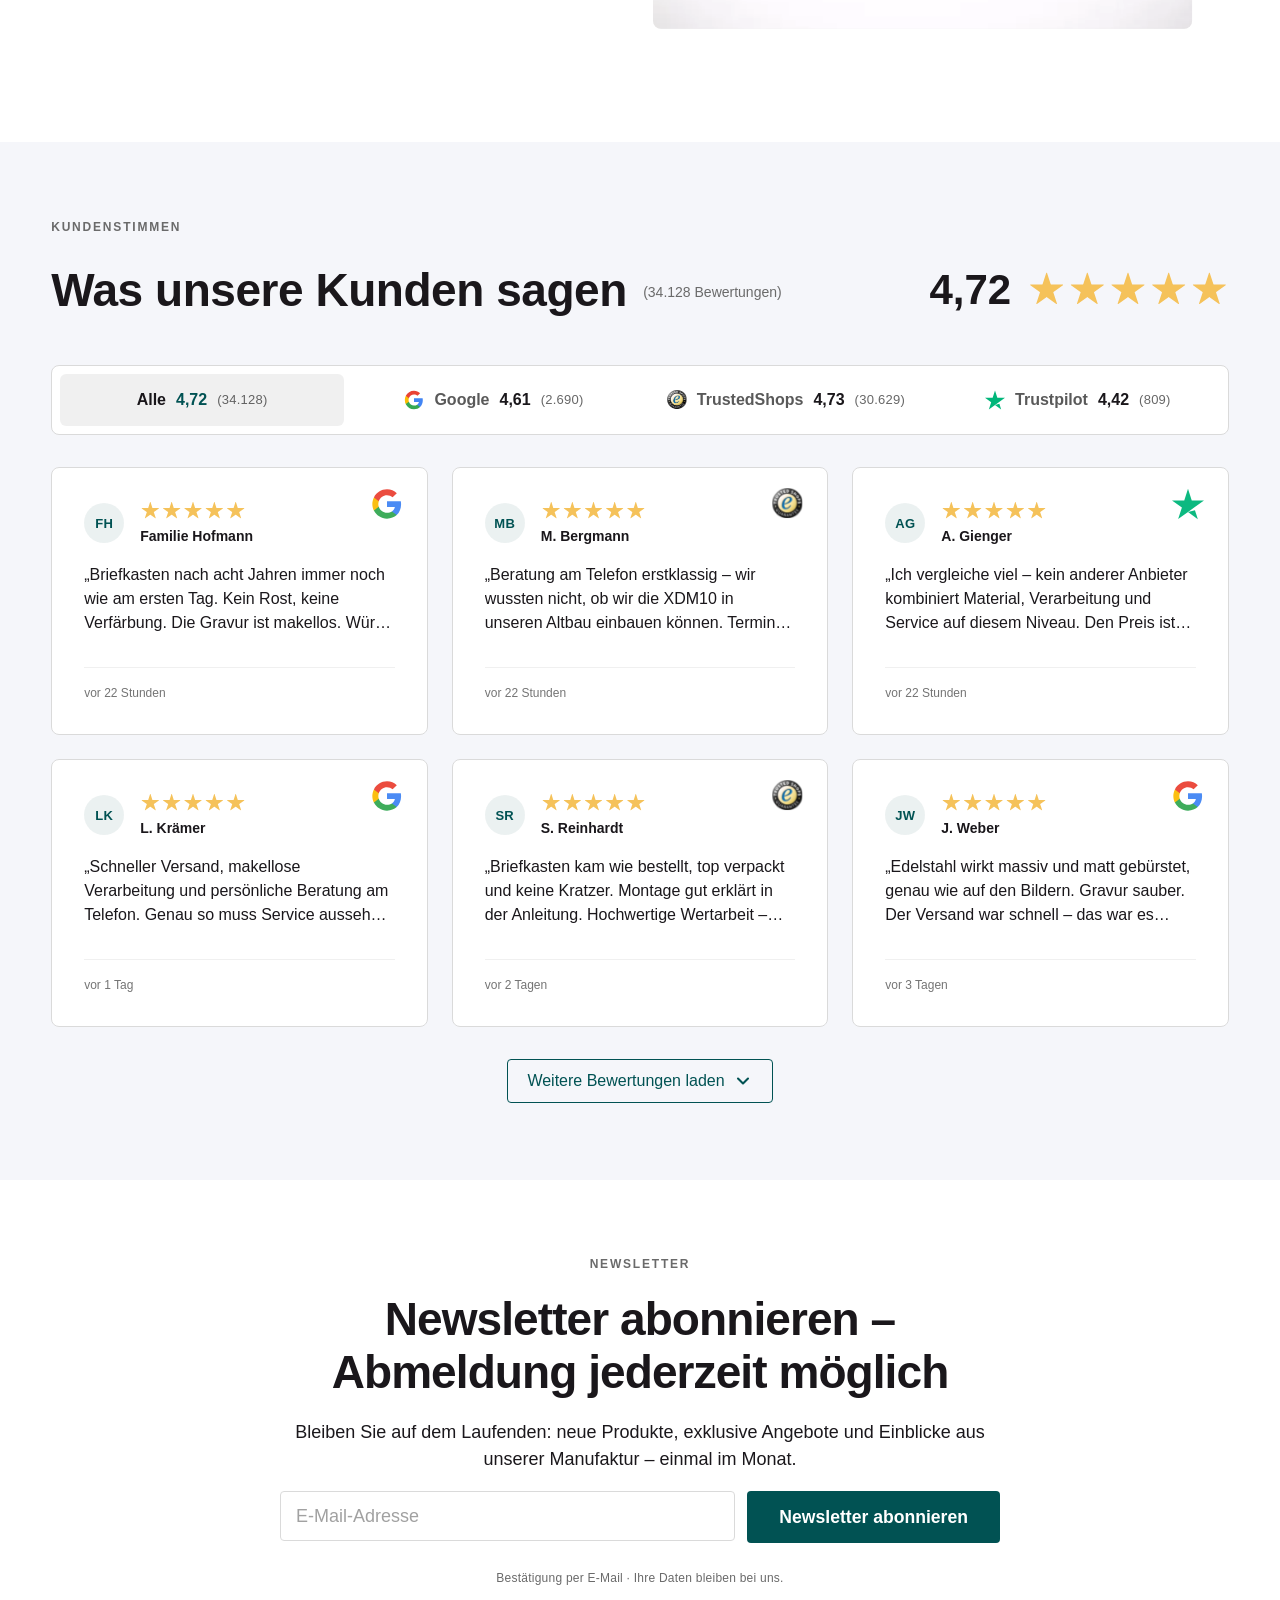
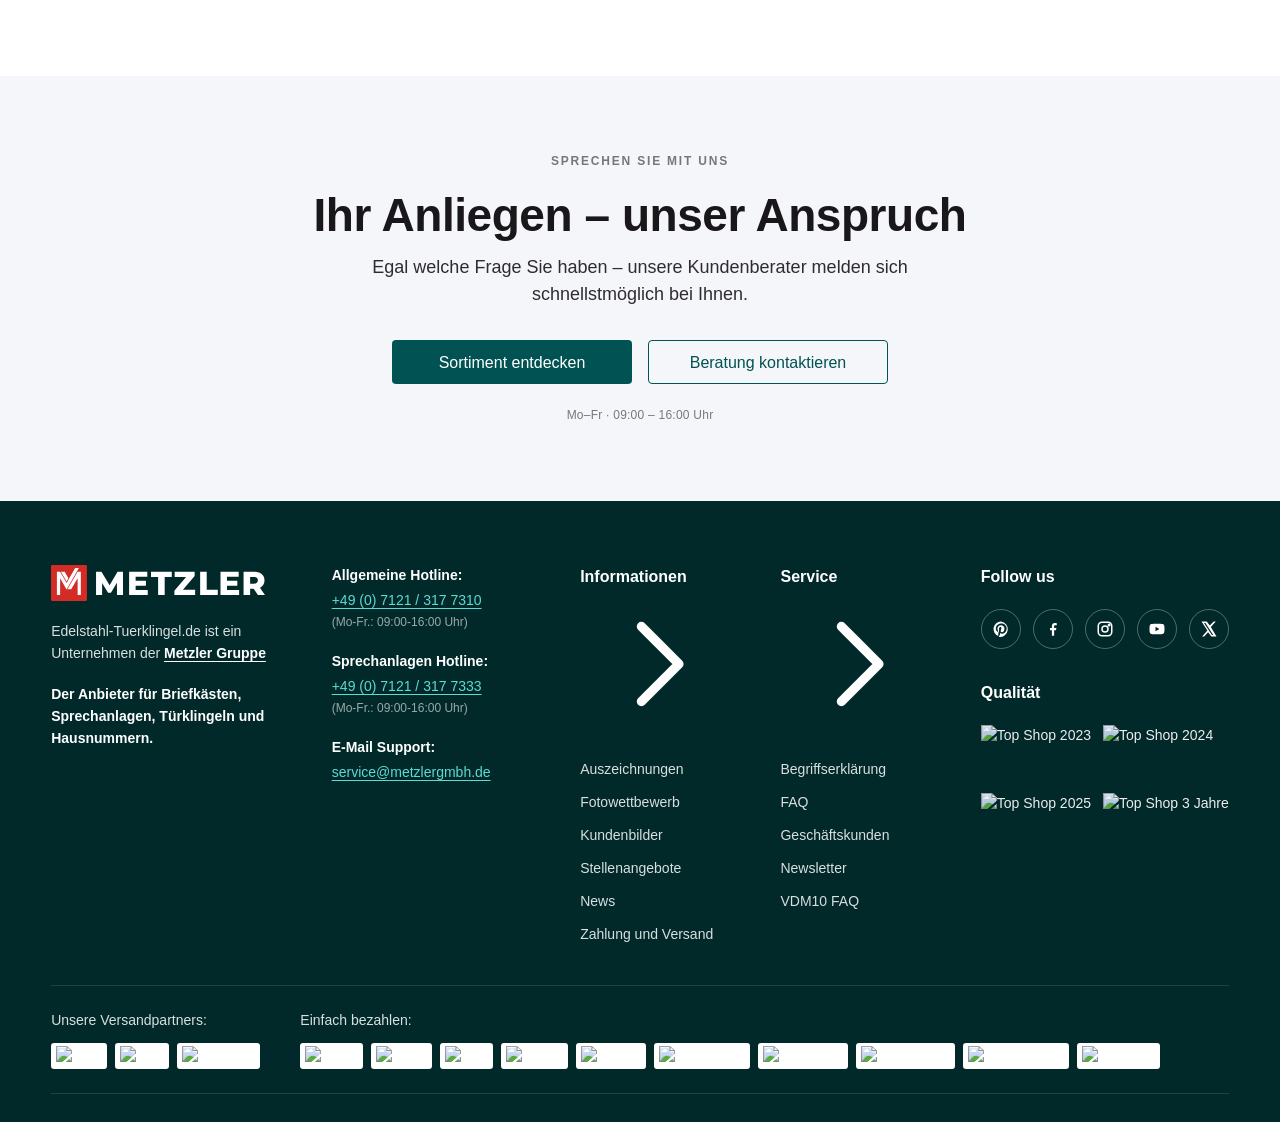
==== commit 554219f2: "style(about): restore fluid clamp(16px,1.3vw,20px) craft/Geschichte body Revert of 8f5ec63 — user pr" ====
--- a/index.html
+++ b/index.html
@@ -6,8 +6,8 @@
 <title>Über uns – Metzler | Edelstahl-Türklingeln, Sprechanlagen & Briefkästen seit 2013</title>
 <meta name="description" content="Reutlingen, seit 2013. Edelstahl-Türklingeln, Sprechanlagen, Briefkästen und Hausnummern für den modernen Eingangsbereich – in Deutschland entwickelt und geprüft." />
 <link rel="icon" type="image/svg+xml" href="favicon.svg" />
-<link rel="stylesheet" href="styles-v2.css?v=11" />
-<link rel="stylesheet" href="style.css?v=11" />
+<link rel="stylesheet" href="styles-v2.css?v=12" />
+<link rel="stylesheet" href="style.css?v=12" />
 </head>
 <body>
 
--- a/style.css
+++ b/style.css
@@ -1248,7 +1248,7 @@
   text-align: left;
 }
 .about-founder__body p{
-  font-size: var(--text-h4);   /* 18px — matches .craft-body / page-wide lead (same Qualität run) */
+  font-size: clamp(16px, 1.3vw, 20px);   /* matches .craft-body — same Qualität run (chapter 0) */
   line-height: var(--lh-body);           /* 1.5 — same as .craft-body renders (via .about p) */
   color: var(--schwarz);
   margin: 0;
@@ -1472,7 +1472,7 @@
 .craft-body{
   margin: 0;
   max-width: 46ch;
-  font-size: var(--text-h4);   /* 18px — page-wide lead/body token (matches .section-sub, Geschichte) */
+  font-size: clamp(16px, 1.3vw, 20px);   /* fluid chapter reading body — endpoints on the DS scale */
   line-height: 1.6;
   color: var(--craft-fg);
   opacity: 0.92;
@@ -1483,13 +1483,14 @@
 .craft-subhead{
   margin: 0 0 clamp(8px, 0.8vw, 12px);
   max-width: 46ch;
-  /* Credential block: one step (2px) below the 18px chapter body above it. */
-  font-size: var(--text-body);   /* 16px */
+  /* Credential block: always exactly 2px smaller than the chapter body above
+     it (.craft-body = clamp(16px,1.3vw,20px)), holding the step at every width. */
+  font-size: calc(clamp(16px, 1.3vw, 20px) - 2px);
   font-weight: 700;
   line-height: 1.35;
   color: var(--craft-fg);
 }
-.craft-subhead + .craft-body{ font-size: var(--text-body); }   /* 16px — 2px below the 18px body */
+.craft-subhead + .craft-body{ font-size: calc(clamp(16px, 1.3vw, 20px) - 2px); }
 .craft-footer{
   margin-top: clamp(28px, 3vw, 40px);
   padding-top: clamp(20px, 2vw, 28px);
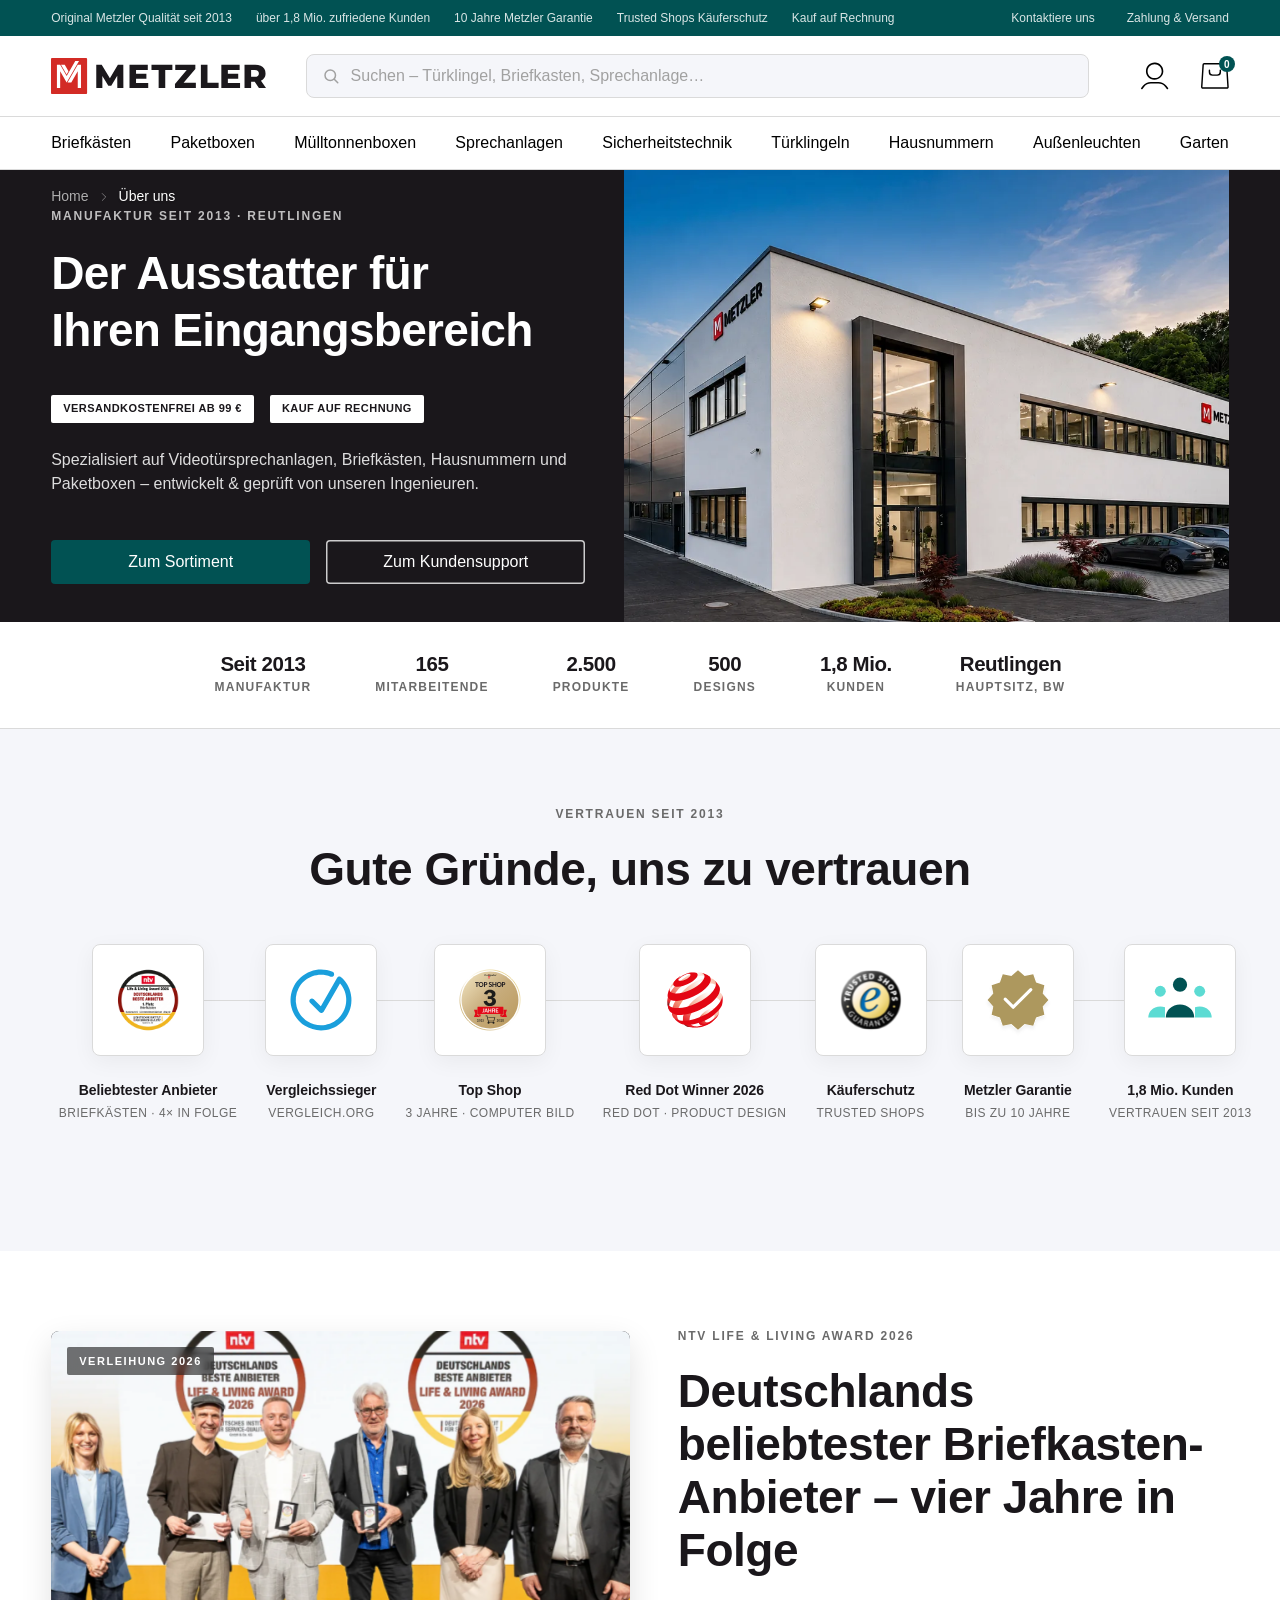
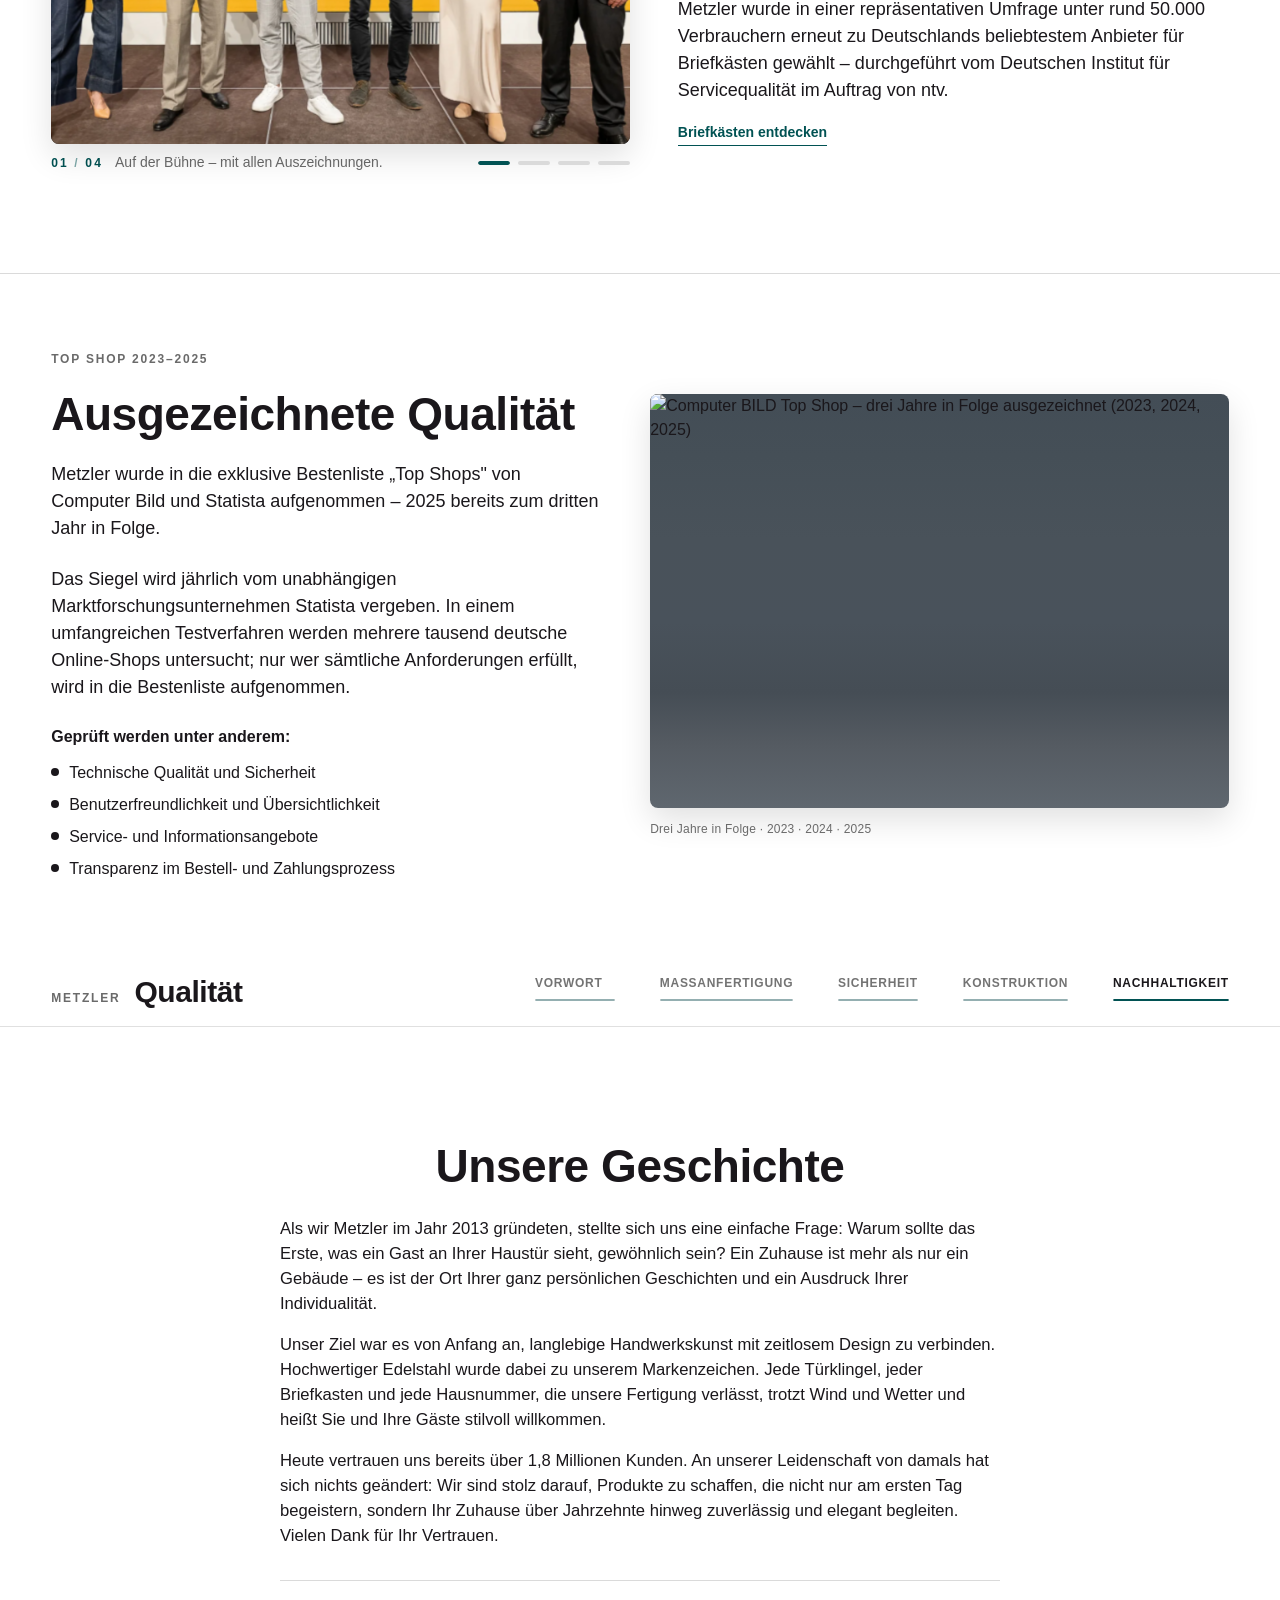
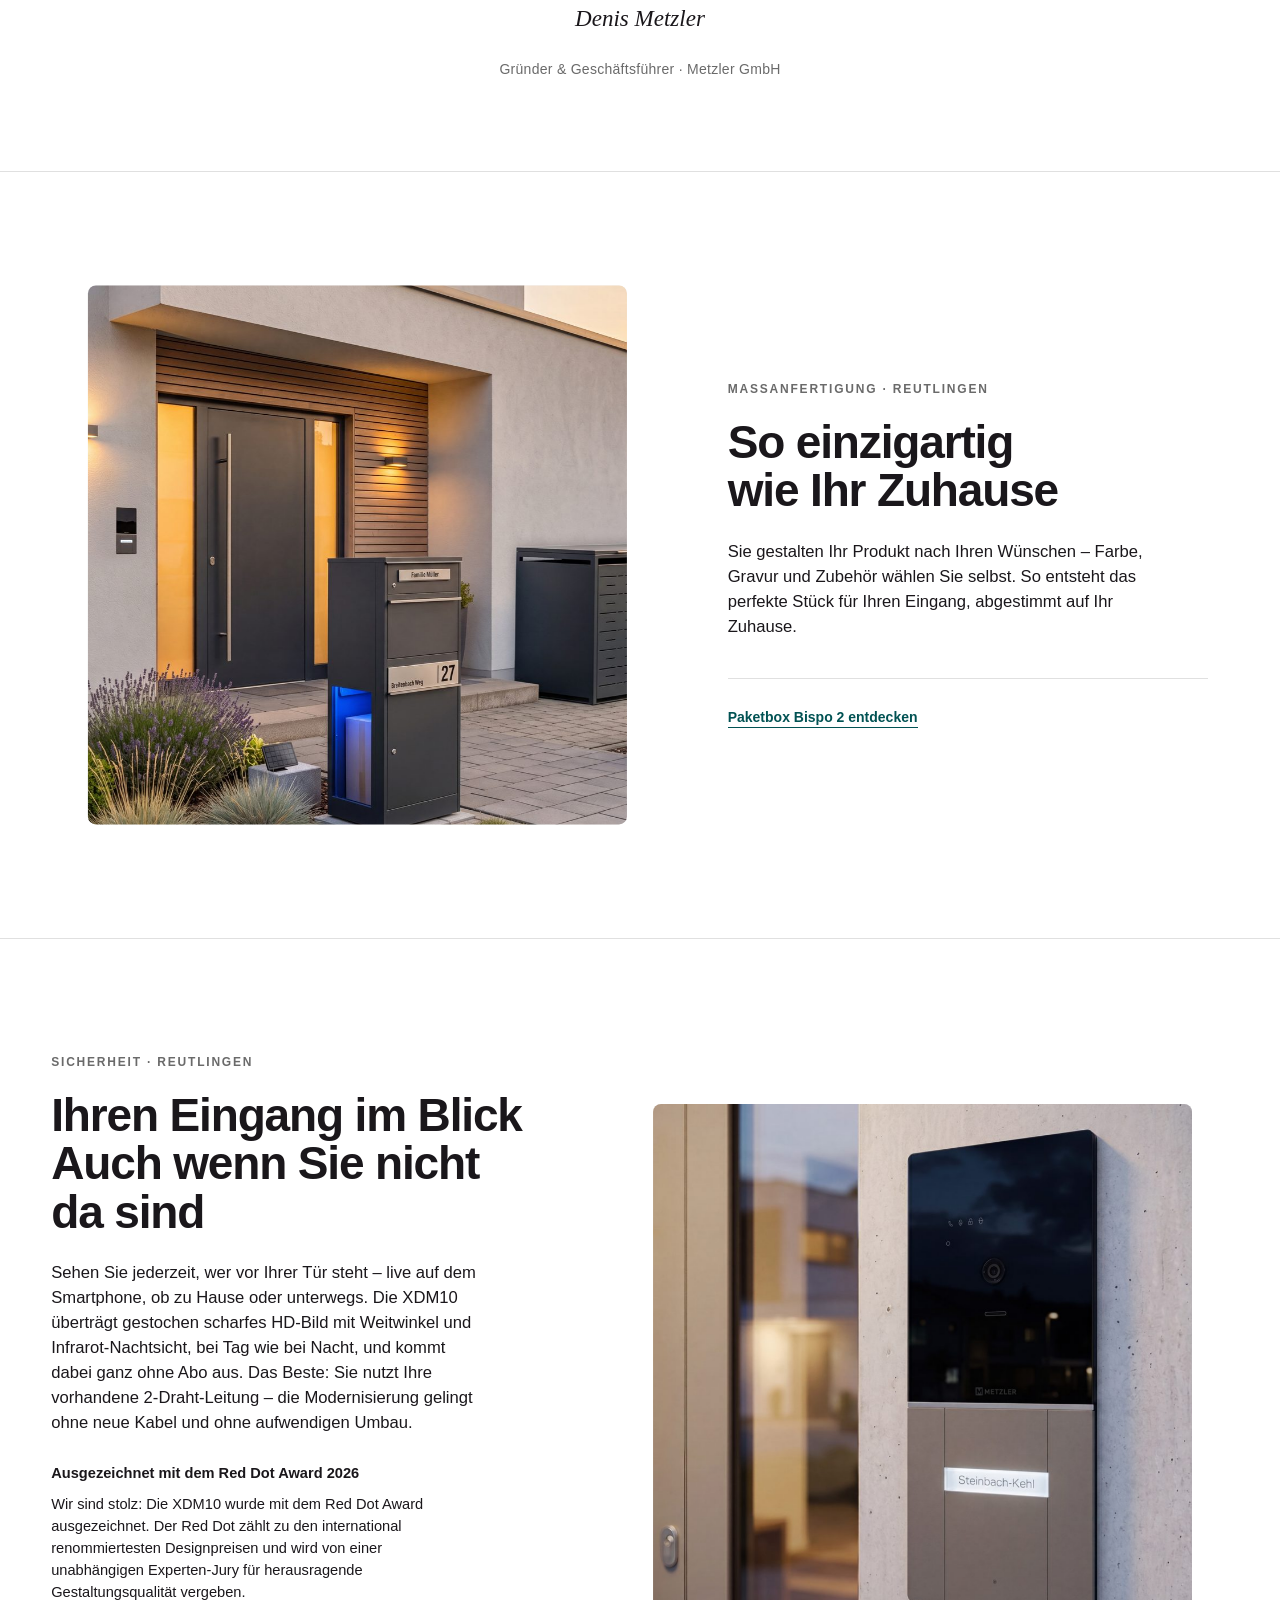
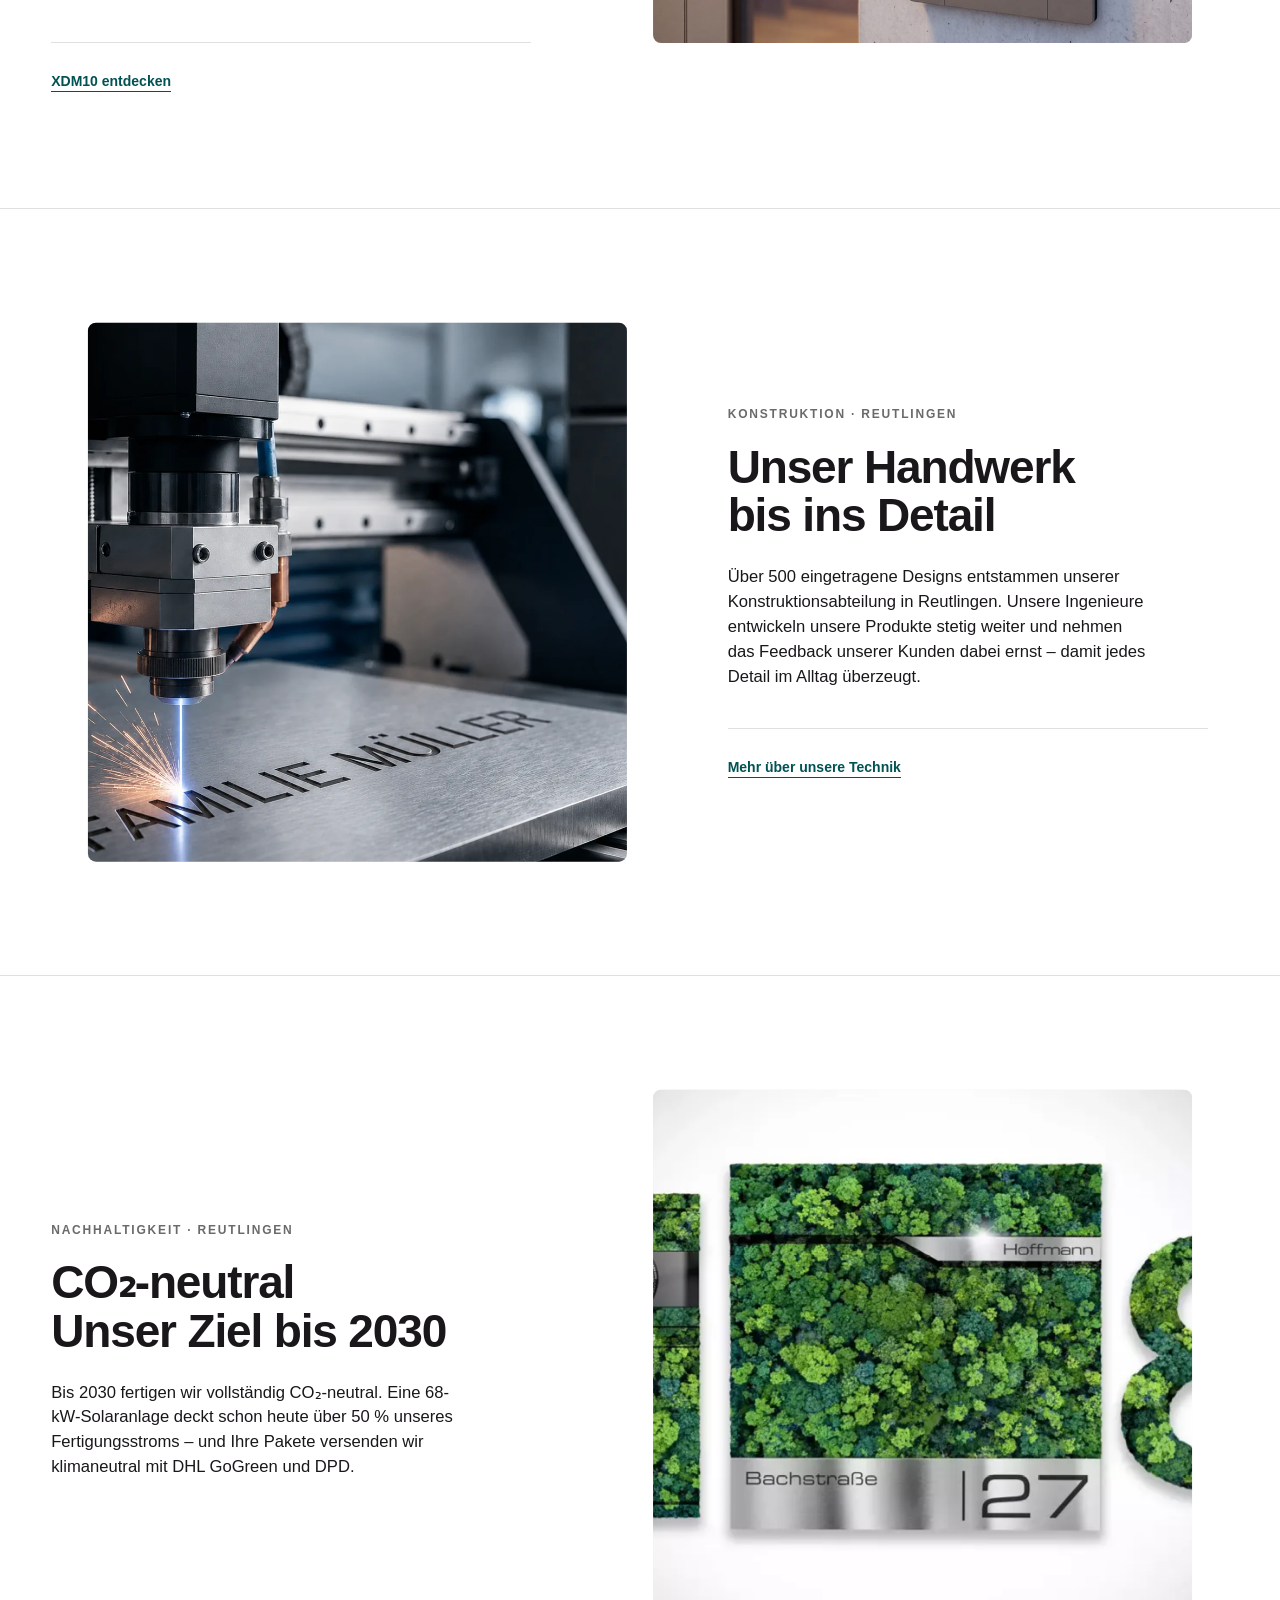
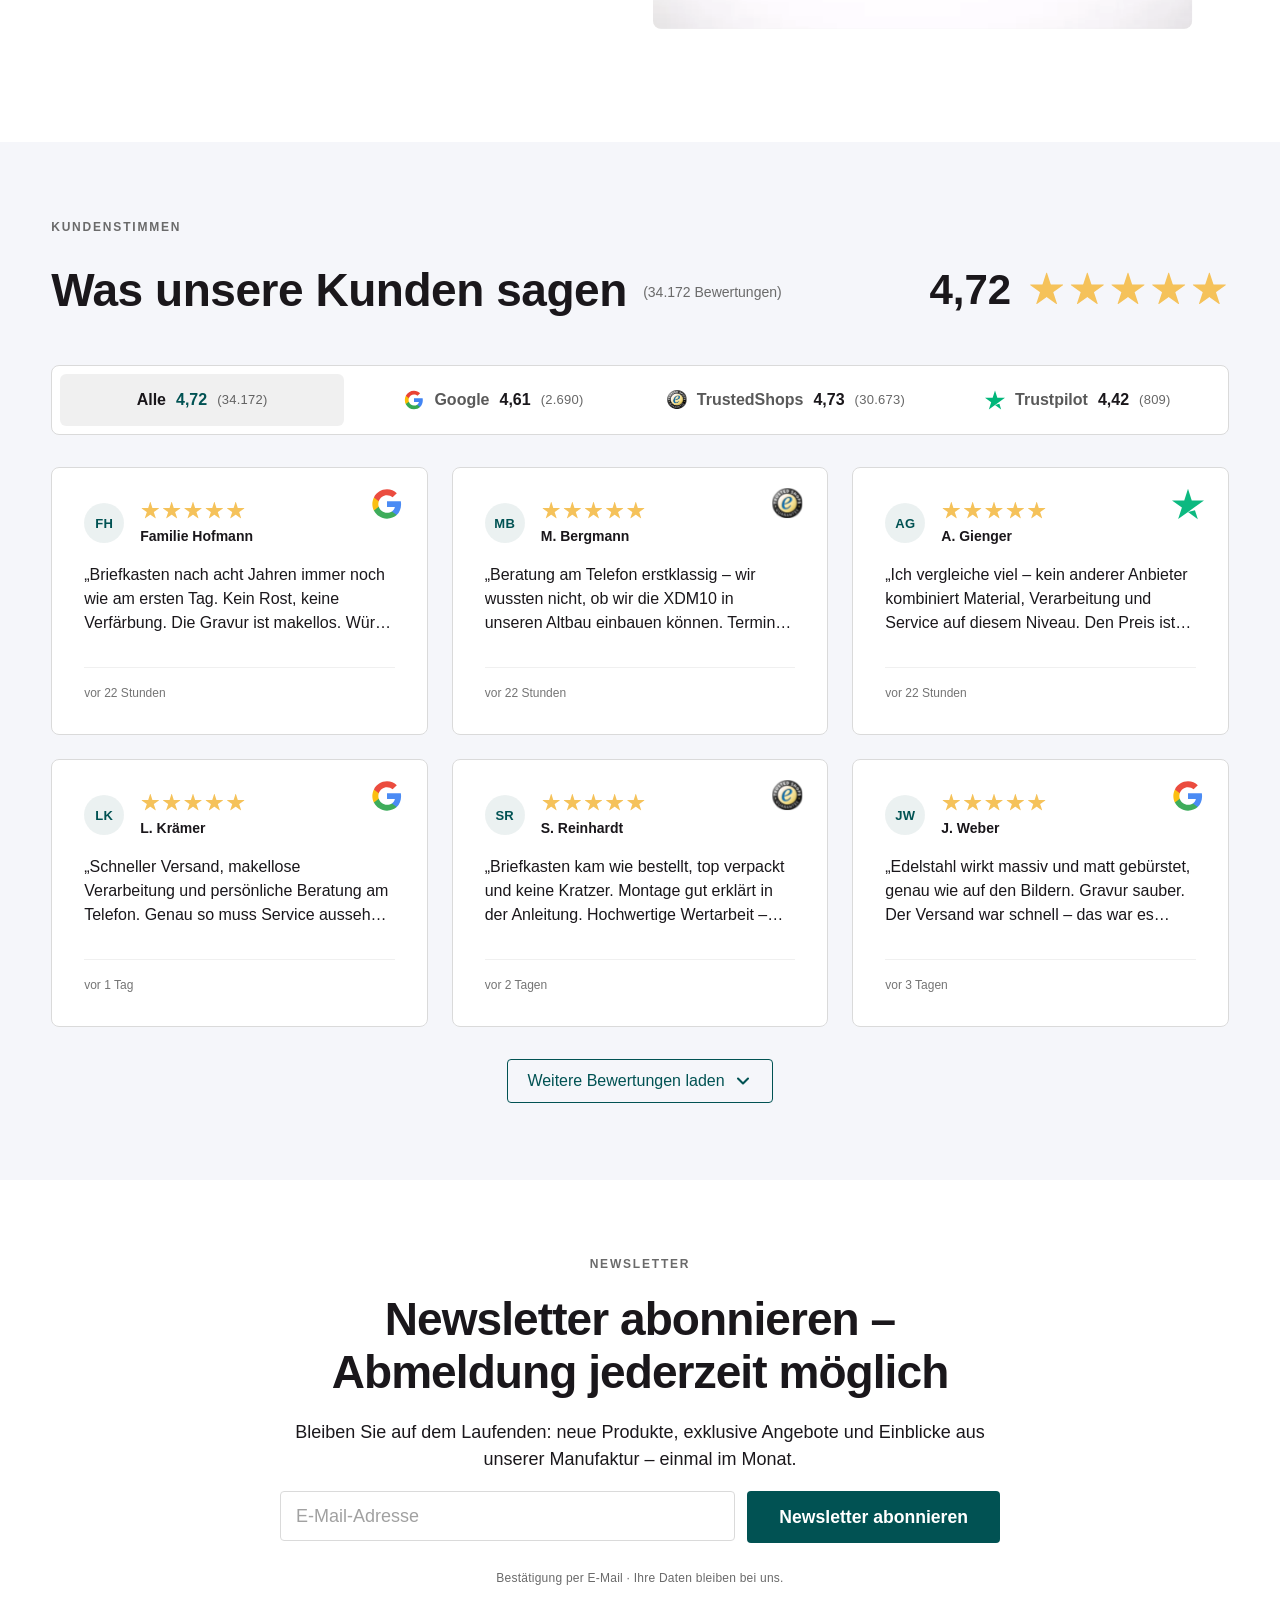
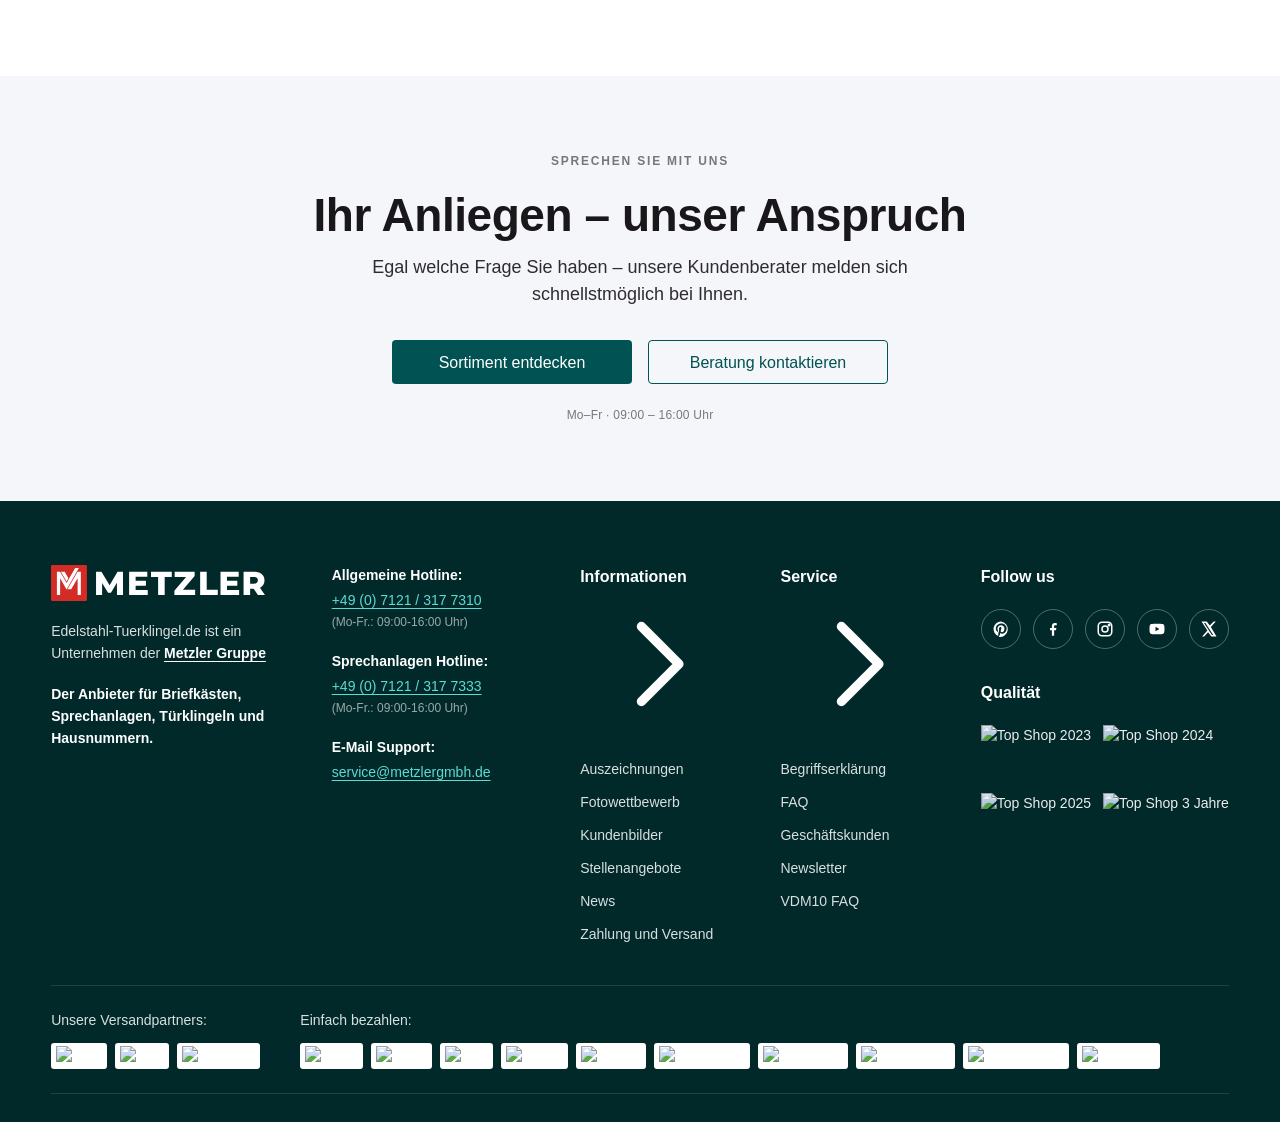
==== commit 92678e78: "content(about): update TrustedShops count 30.629->30.673; tighten ntv badge flip text - TrustedShops" ====
--- a/index.html
+++ b/index.html
@@ -245,7 +245,7 @@
             </div>
             <div class="trustbar__face trustbar__face--back">
               <strong>ntv Life &amp; Living Award</strong>
-              <span>DISQ-Studie · unter rund 50.000 Befragte</span>
+              <span>DISQ-Umfrage · rund 50.000 Befragte</span>
             </div>
           </div>
           <span class="trustbar__node" aria-hidden="true"></span>
@@ -376,7 +376,7 @@
             </div>
             <div class="trustbar__face trustbar__face--back">
               <strong>★ 4,73 / 5</strong>
-              <span>30.629 Bewertungen</span>
+              <span>30.673 Bewertungen</span>
             </div>
           </div>
           <span class="trustbar__node" aria-hidden="true"></span>
@@ -651,7 +651,7 @@
         <p class="eyebrow">Kundenstimmen</p>
         <div class="reviews__head-row">
           <div class="reviews__head-text">
-            <h2 class="section-title">Was unsere Kunden sagen <span class="reviews__rating-count">(34.128 Bewertungen)</span></h2>
+            <h2 class="section-title">Was unsere Kunden sagen <span class="reviews__rating-count">(34.172 Bewertungen)</span></h2>
           </div>
           <div class="reviews__rating">
             <div class="reviews__rating-num">4,72</div>
@@ -660,9 +660,9 @@
         </div>
       </div>
       <div class="reviews__tabs" role="tablist" aria-label="Bewertungen filtern">
-        <button class="reviews__tab is-active" type="button" role="tab" aria-selected="true">Alle <span class="reviews__tab-score">4,72</span> <span class="reviews__tab-count">(34.128)</span></button>
+        <button class="reviews__tab is-active" type="button" role="tab" aria-selected="true">Alle <span class="reviews__tab-score">4,72</span> <span class="reviews__tab-count">(34.172)</span></button>
         <button class="reviews__tab" type="button" role="tab" aria-selected="false"><img class="reviews__tab-logo" src="Reviews/Google.svg" alt=""  loading="lazy" />Google <span class="reviews__tab-score">4,61</span> <span class="reviews__tab-count">(2.690)</span></button>
-        <button class="reviews__tab" type="button" role="tab" aria-selected="false"><img class="reviews__tab-logo" src="Reviews/TrustedShop.svg" alt=""  loading="lazy" />TrustedShops <span class="reviews__tab-score">4,73</span> <span class="reviews__tab-count">(30.629)</span></button>
+        <button class="reviews__tab" type="button" role="tab" aria-selected="false"><img class="reviews__tab-logo" src="Reviews/TrustedShop.svg" alt=""  loading="lazy" />TrustedShops <span class="reviews__tab-score">4,73</span> <span class="reviews__tab-count">(30.673)</span></button>
         <button class="reviews__tab" type="button" role="tab" aria-selected="false"><img class="reviews__tab-logo" src="Reviews/Trust%20Pilot.svg" alt=""  loading="lazy" />Trustpilot <span class="reviews__tab-score">4,42</span> <span class="reviews__tab-count">(809)</span></button>
       </div>
       <div class="reviews__grid">
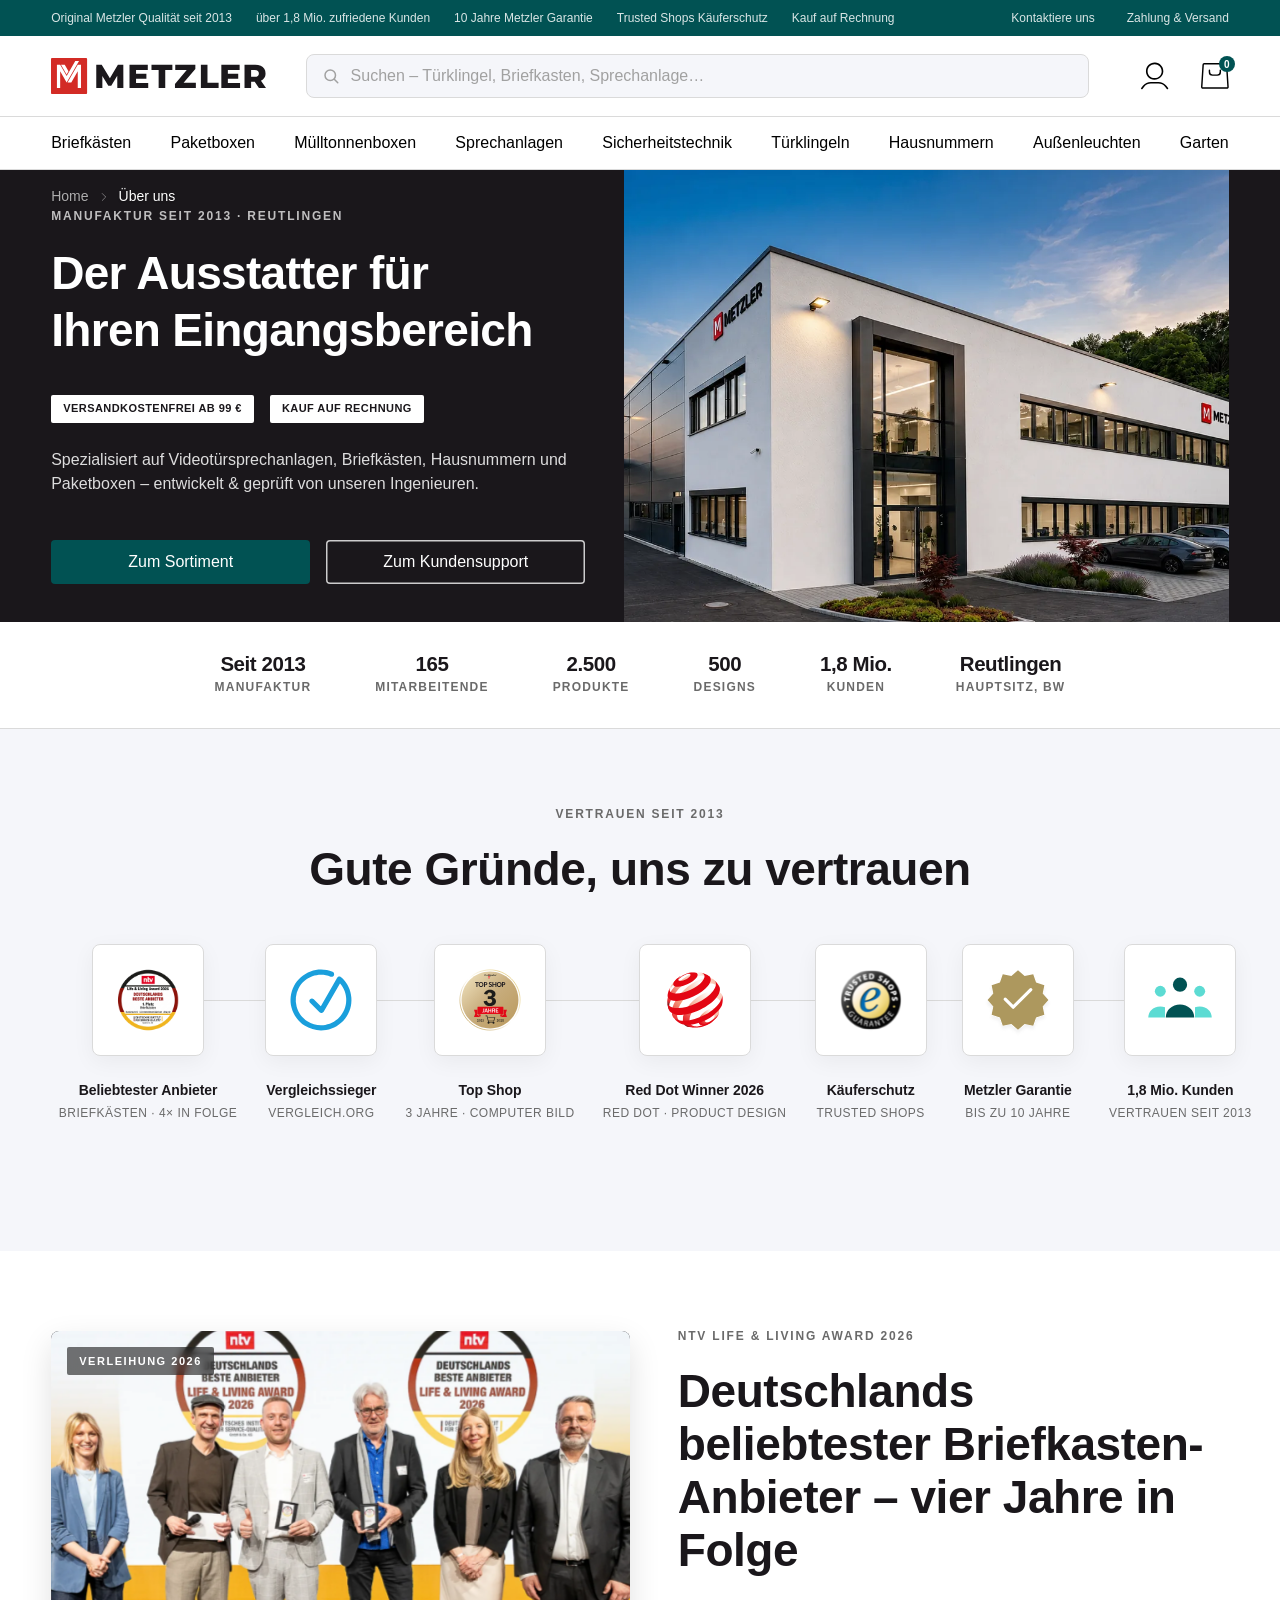
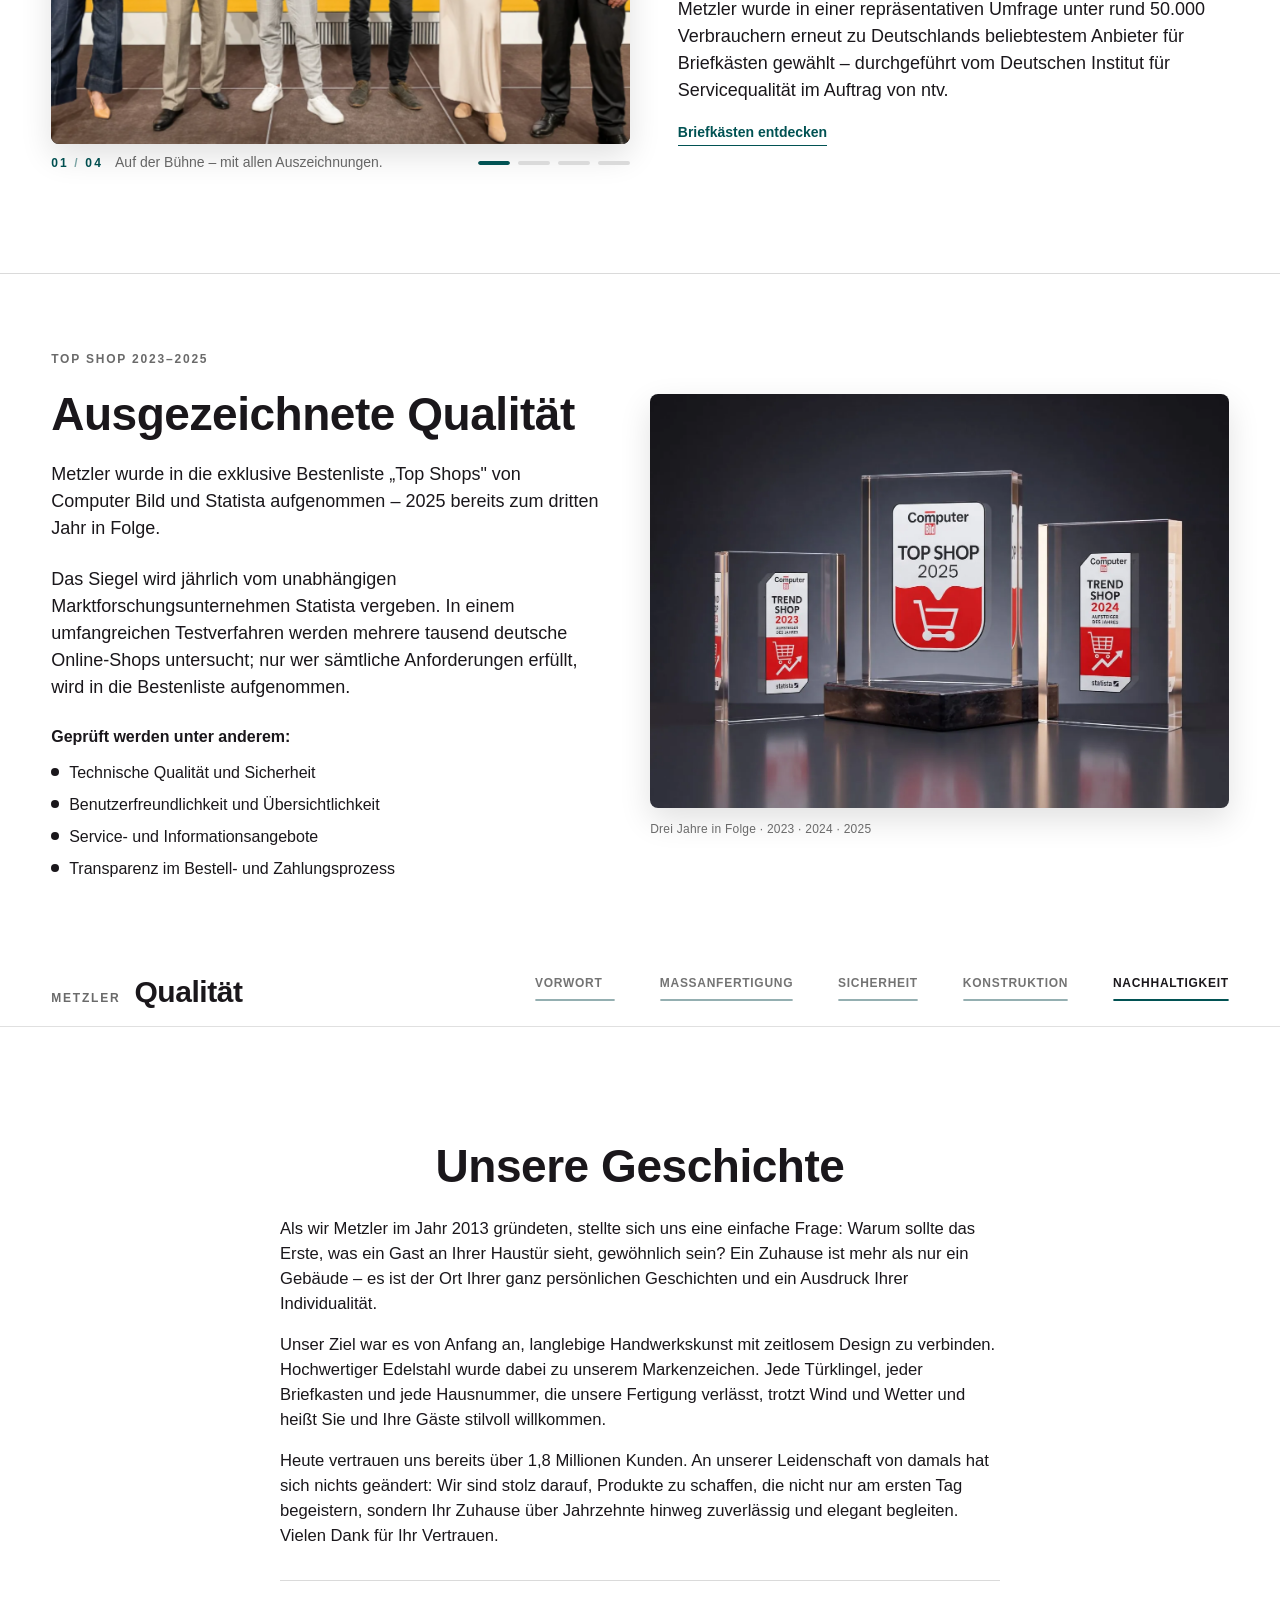
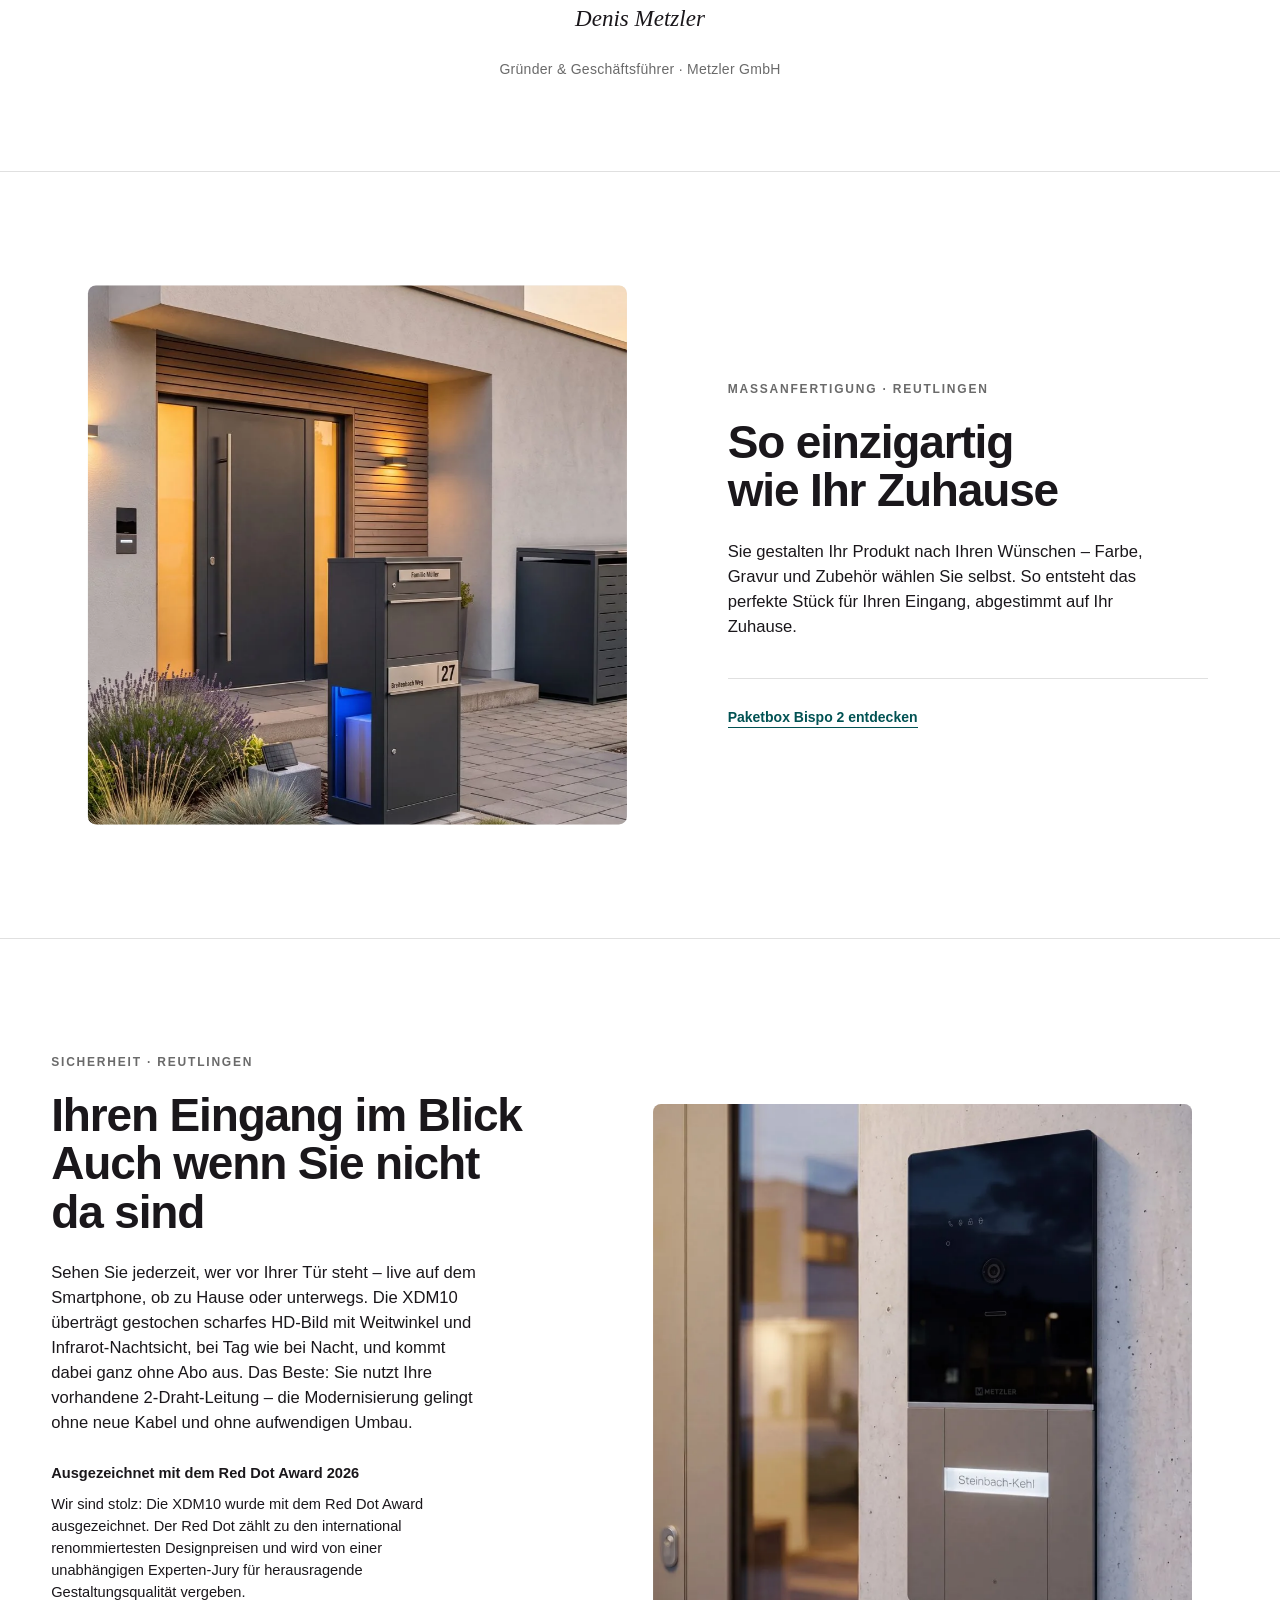
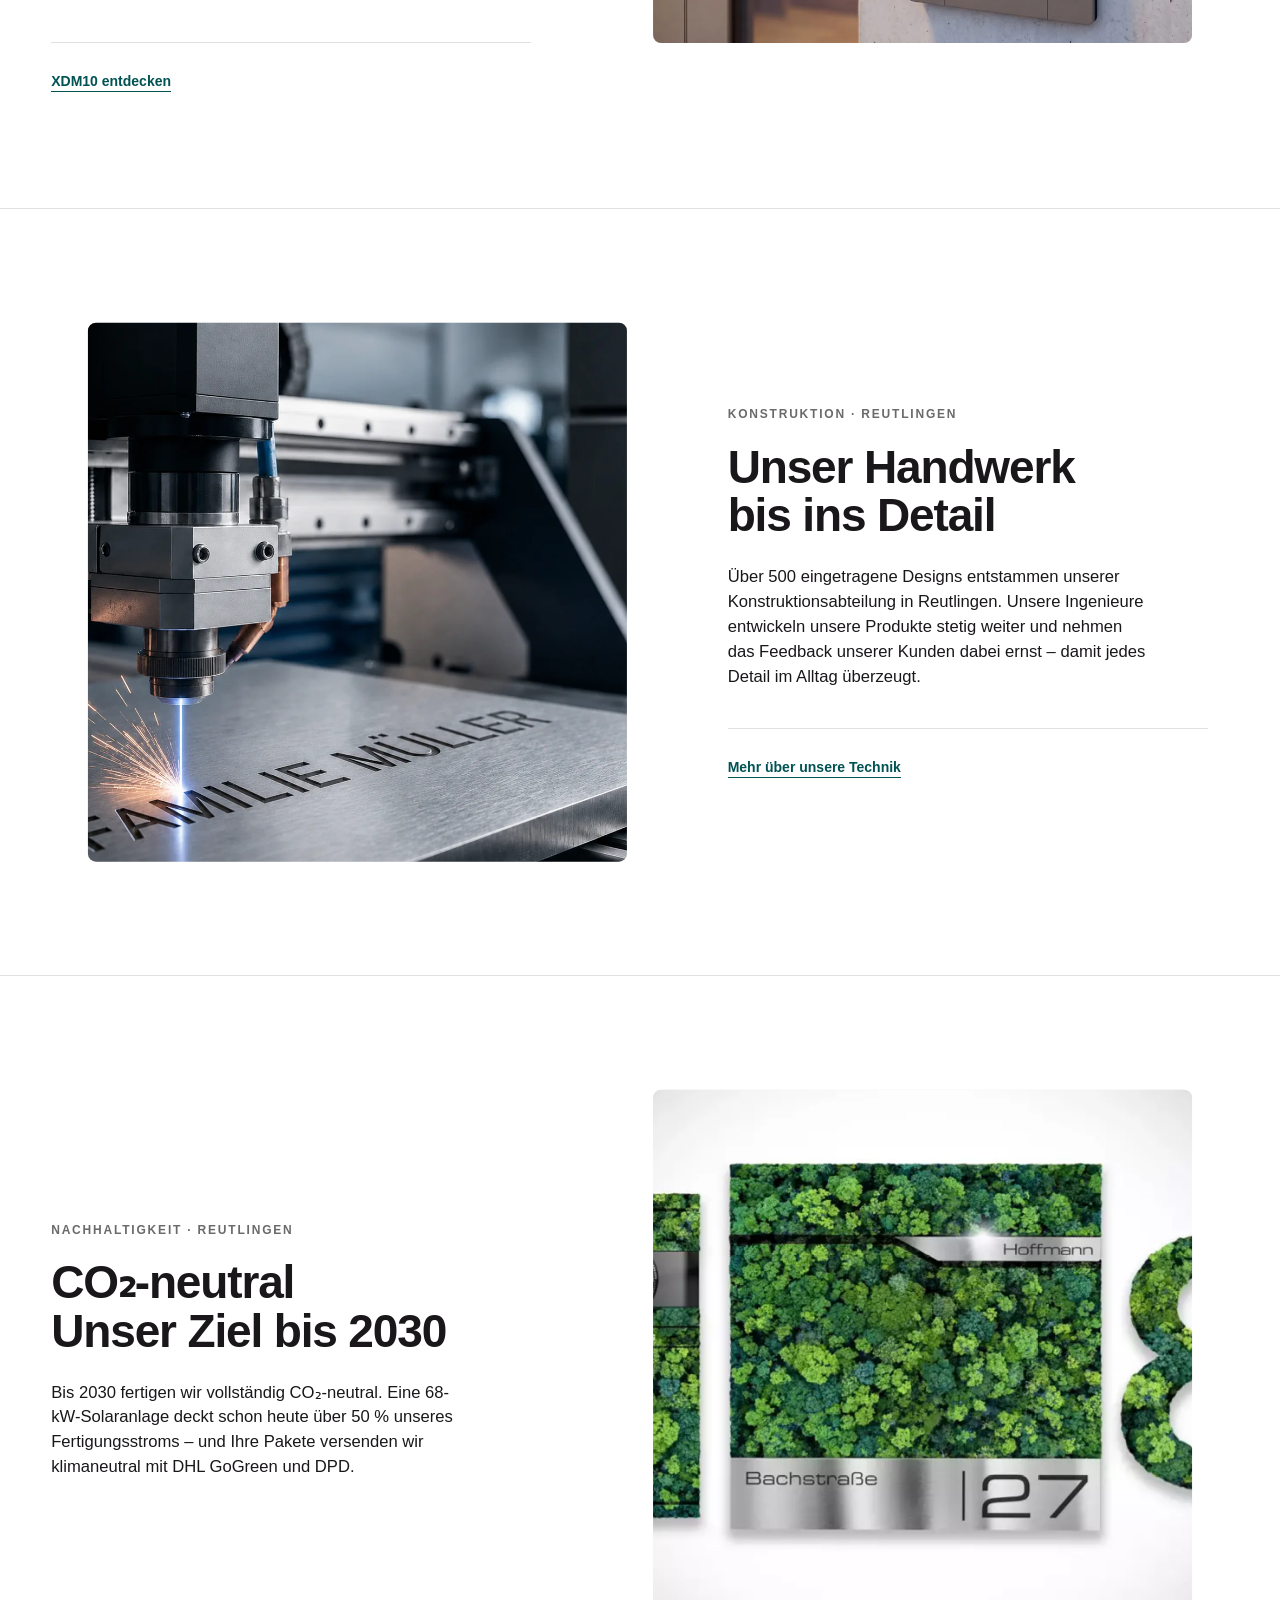
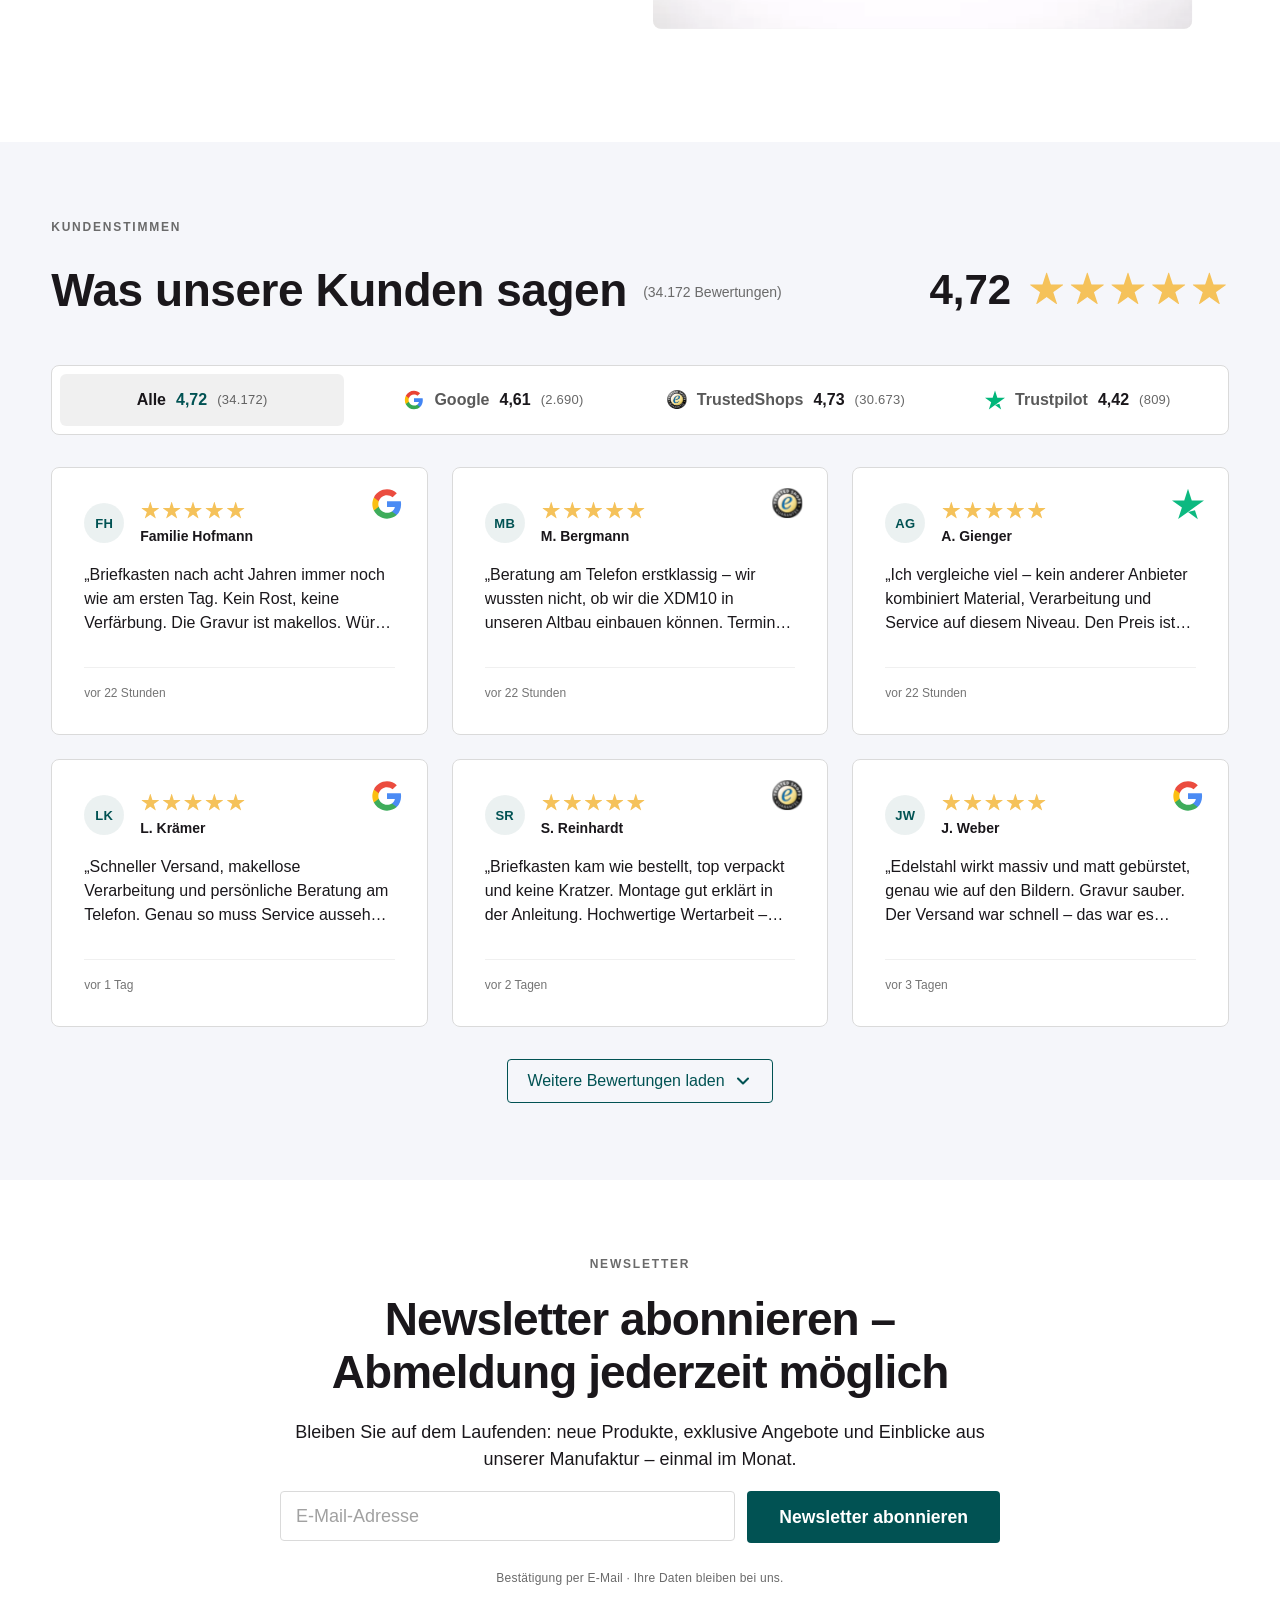
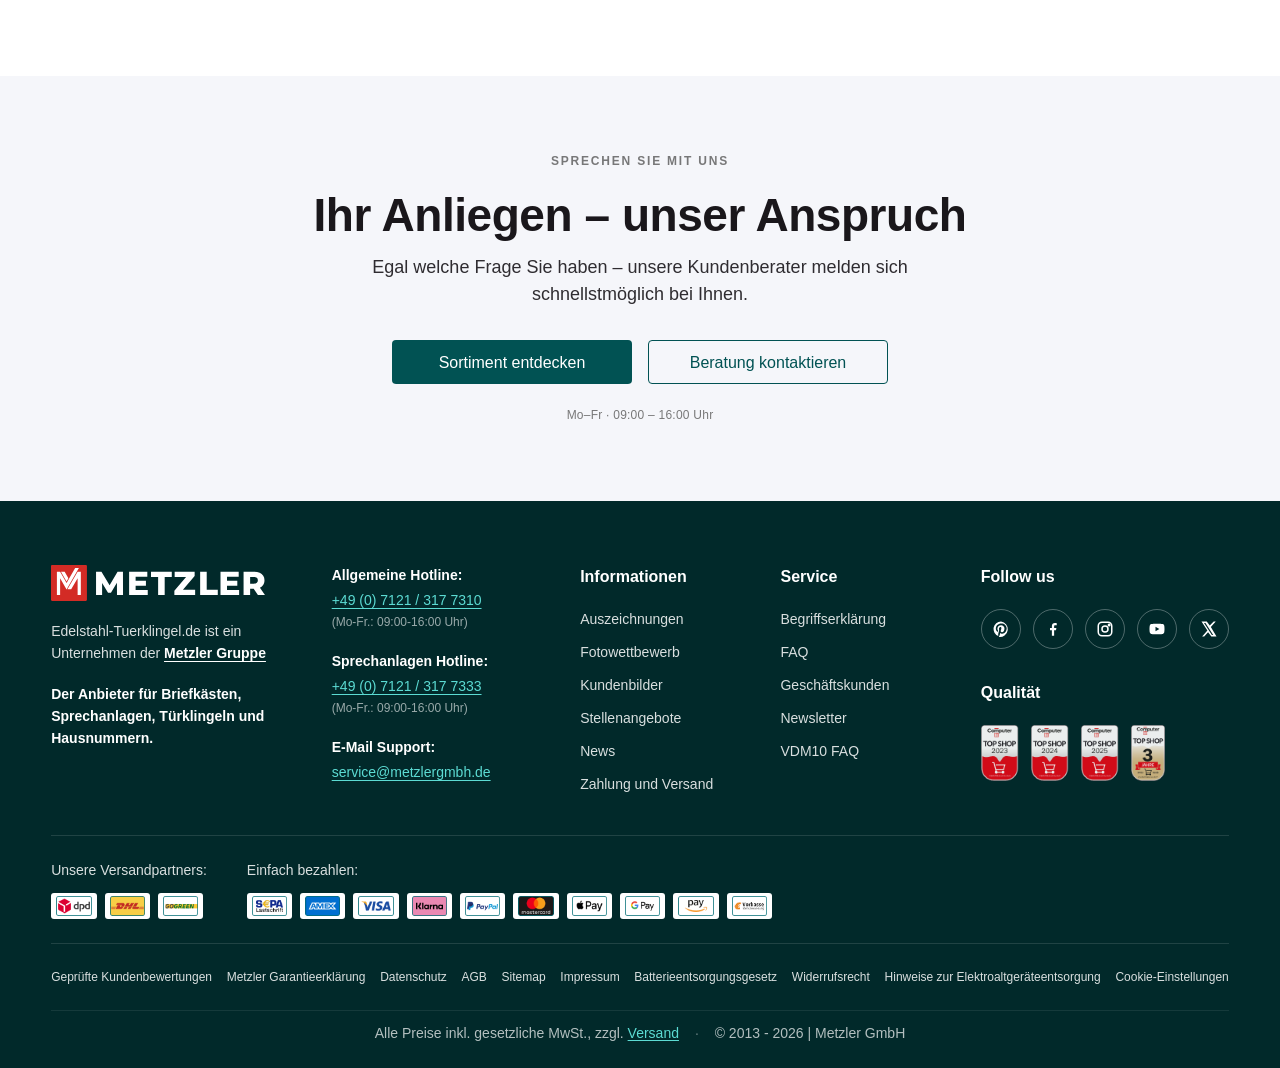
==== commit 261d51aa: "perf(about): convert all raster images to WebP (photos + logos/labels) - 3 photos -> WebP q82 (546KB" ====
--- a/index.html
+++ b/index.html
@@ -470,7 +470,7 @@
   <section class="about-topshop section" id="topshop">
     <div class="container about-topshop__grid">
       <figure class="about-topshop__media">
-        <img class="about-topshop__hero" src="images/Professional_product_photography_of_three_202606291802.jpeg" alt="Computer BILD Top Shop – drei Jahre in Folge ausgezeichnet (2023, 2024, 2025)"  loading="lazy" />
+        <img class="about-topshop__hero" src="images/Professional_product_photography_of_three_202606291802.webp" alt="Computer BILD Top Shop – drei Jahre in Folge ausgezeichnet (2023, 2024, 2025)"  loading="lazy" />
         <figcaption class="about-caption">Drei Jahre in Folge · 2023 · 2024 · 2025</figcaption>
       </figure>
       <div class="about-topshop__copy">
@@ -559,7 +559,7 @@
       <div class="craft-chapter__inner container">
         <div class="craft-media">
           <div class="craft-media__frame">
-            <img src="images/Hauseingang-Zuhause-About-Us.jpg" alt="Individuell gestaltete Metzler Paketbox-Stele mit Namensgravur und Hausnummer am Hauseingang"  loading="lazy" />
+            <img src="images/Hauseingang-Zuhause-About-Us.webp" alt="Individuell gestaltete Metzler Paketbox-Stele mit Namensgravur und Hausnummer am Hauseingang"  loading="lazy" />
           </div>
           <span class="craft-media__tag">Maßanfertigung</span>
         </div>
@@ -581,7 +581,7 @@
       <div class="craft-chapter__inner container">
         <div class="craft-media">
           <div class="craft-media__frame">
-            <img src="images/change_the_antracite_to_beigegrey_202606301402.jpg" alt="Metzler XDM10 Video-Türsprechanlage mit austauschbarem Namensschild am Hauseingang"  loading="lazy" />
+            <img src="images/change_the_antracite_to_beigegrey_202606301402.webp" alt="Metzler XDM10 Video-Türsprechanlage mit austauschbarem Namensschild am Hauseingang"  loading="lazy" />
           </div>
           <span class="craft-media__tag">Sicherheit</span>
         </div>
@@ -868,10 +868,10 @@
         </div>
         <h4 class="footer__labels-title">Qualität</h4>
         <div class="footer__labels" aria-label="Top Shop Auszeichnungen">
-          <img src="Trust%20badges/Top%20SHOP/Label1.png" alt="Top Shop 2023"  loading="lazy" />
-          <img src="Trust%20badges/Top%20SHOP/Label2.png" alt="Top Shop 2024"  loading="lazy" />
-          <img src="Trust%20badges/Top%20SHOP/Label3.png" alt="Top Shop 2025"  loading="lazy" />
-          <img src="Trust%20badges/Top%20SHOP/Labels4.png" alt="Top Shop 3 Jahre"  loading="lazy" />
+          <img src="Trust%20badges/Top%20SHOP/Label1.webp" alt="Top Shop 2023"  loading="lazy" />
+          <img src="Trust%20badges/Top%20SHOP/Label2.webp" alt="Top Shop 2024"  loading="lazy" />
+          <img src="Trust%20badges/Top%20SHOP/Label3.webp" alt="Top Shop 2025"  loading="lazy" />
+          <img src="Trust%20badges/Top%20SHOP/Labels4.webp" alt="Top Shop 3 Jahre"  loading="lazy" />
         </div>
       </div>
 
@@ -882,25 +882,25 @@
       <div class="footer__partners-block">
         <span class="footer__partners-label">Unsere Versandpartners:</span>
         <div class="footer__partners-logos">
-          <img src="Paymentshipping%20logos/DPD.png" alt="DPD"  loading="lazy" />
-          <img src="Paymentshipping%20logos/DHL.png" alt="DHL"  loading="lazy" />
-          <img src="Paymentshipping%20logos/GOGREEN.png" alt="GoGreen"  loading="lazy" />
+          <img src="Paymentshipping%20logos/DPD.webp" alt="DPD"  loading="lazy" />
+          <img src="Paymentshipping%20logos/DHL.webp" alt="DHL"  loading="lazy" />
+          <img src="Paymentshipping%20logos/GOGREEN.webp" alt="GoGreen"  loading="lazy" />
         </div>
       </div>
 
       <div class="footer__partners-block">
         <span class="footer__partners-label">Einfach bezahlen:</span>
         <div class="footer__partners-logos">
-          <img src="Paymentshipping%20logos/payment/SEPA.png" alt="SEPA"  loading="lazy" />
-          <img src="Paymentshipping%20logos/payment/AMEX.png" alt="Amex"  loading="lazy" />
-          <img src="Paymentshipping%20logos/payment/VISA.png" alt="Visa"  loading="lazy" />
-          <img src="Paymentshipping%20logos/payment/KLARNA.png" alt="Klarna"  loading="lazy" />
-          <img src="Paymentshipping%20logos/payment/PAYPAL.png" alt="PayPal"  loading="lazy" />
-          <img src="Paymentshipping%20logos/payment/MASTER%20CARD.png" alt="Mastercard"  loading="lazy" />
-          <img src="Paymentshipping%20logos/payment/APPLE%20PAY.png" alt="Apple Pay"  loading="lazy" />
-          <img src="Paymentshipping%20logos/payment/GOOGLE%20PAY.png" alt="Google Pay"  loading="lazy" />
-          <img src="Paymentshipping%20logos/payment/AMAZON.png" alt="Amazon Pay"  loading="lazy" />
-          <img src="Paymentshipping%20logos/payment/VORKASEE.png" alt="Vorkasse"  loading="lazy" />
+          <img src="Paymentshipping%20logos/payment/SEPA.webp" alt="SEPA"  loading="lazy" />
+          <img src="Paymentshipping%20logos/payment/AMEX.webp" alt="Amex"  loading="lazy" />
+          <img src="Paymentshipping%20logos/payment/VISA.webp" alt="Visa"  loading="lazy" />
+          <img src="Paymentshipping%20logos/payment/KLARNA.webp" alt="Klarna"  loading="lazy" />
+          <img src="Paymentshipping%20logos/payment/PAYPAL.webp" alt="PayPal"  loading="lazy" />
+          <img src="Paymentshipping%20logos/payment/MASTER%20CARD.webp" alt="Mastercard"  loading="lazy" />
+          <img src="Paymentshipping%20logos/payment/APPLE%20PAY.webp" alt="Apple Pay"  loading="lazy" />
+          <img src="Paymentshipping%20logos/payment/GOOGLE%20PAY.webp" alt="Google Pay"  loading="lazy" />
+          <img src="Paymentshipping%20logos/payment/AMAZON.webp" alt="Amazon Pay"  loading="lazy" />
+          <img src="Paymentshipping%20logos/payment/VORKASEE.webp" alt="Vorkasse"  loading="lazy" />
         </div>
       </div>
 
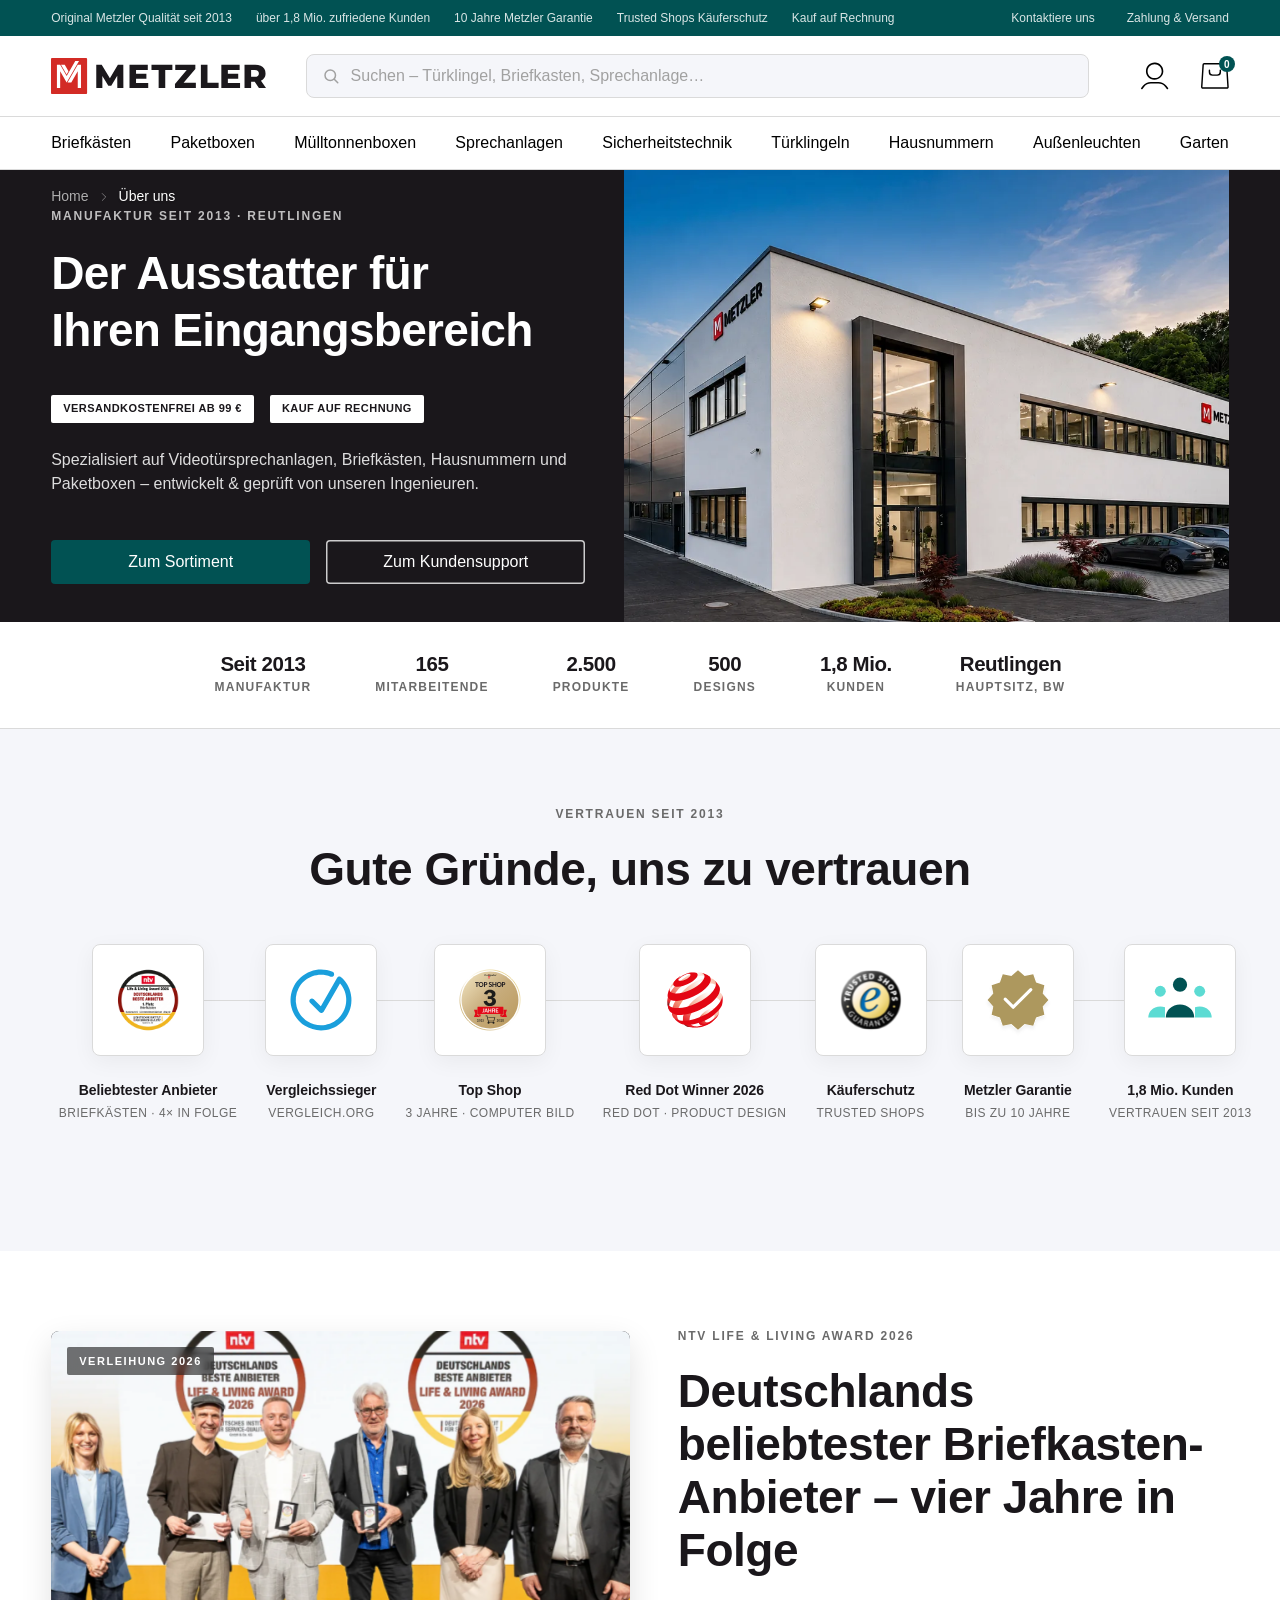
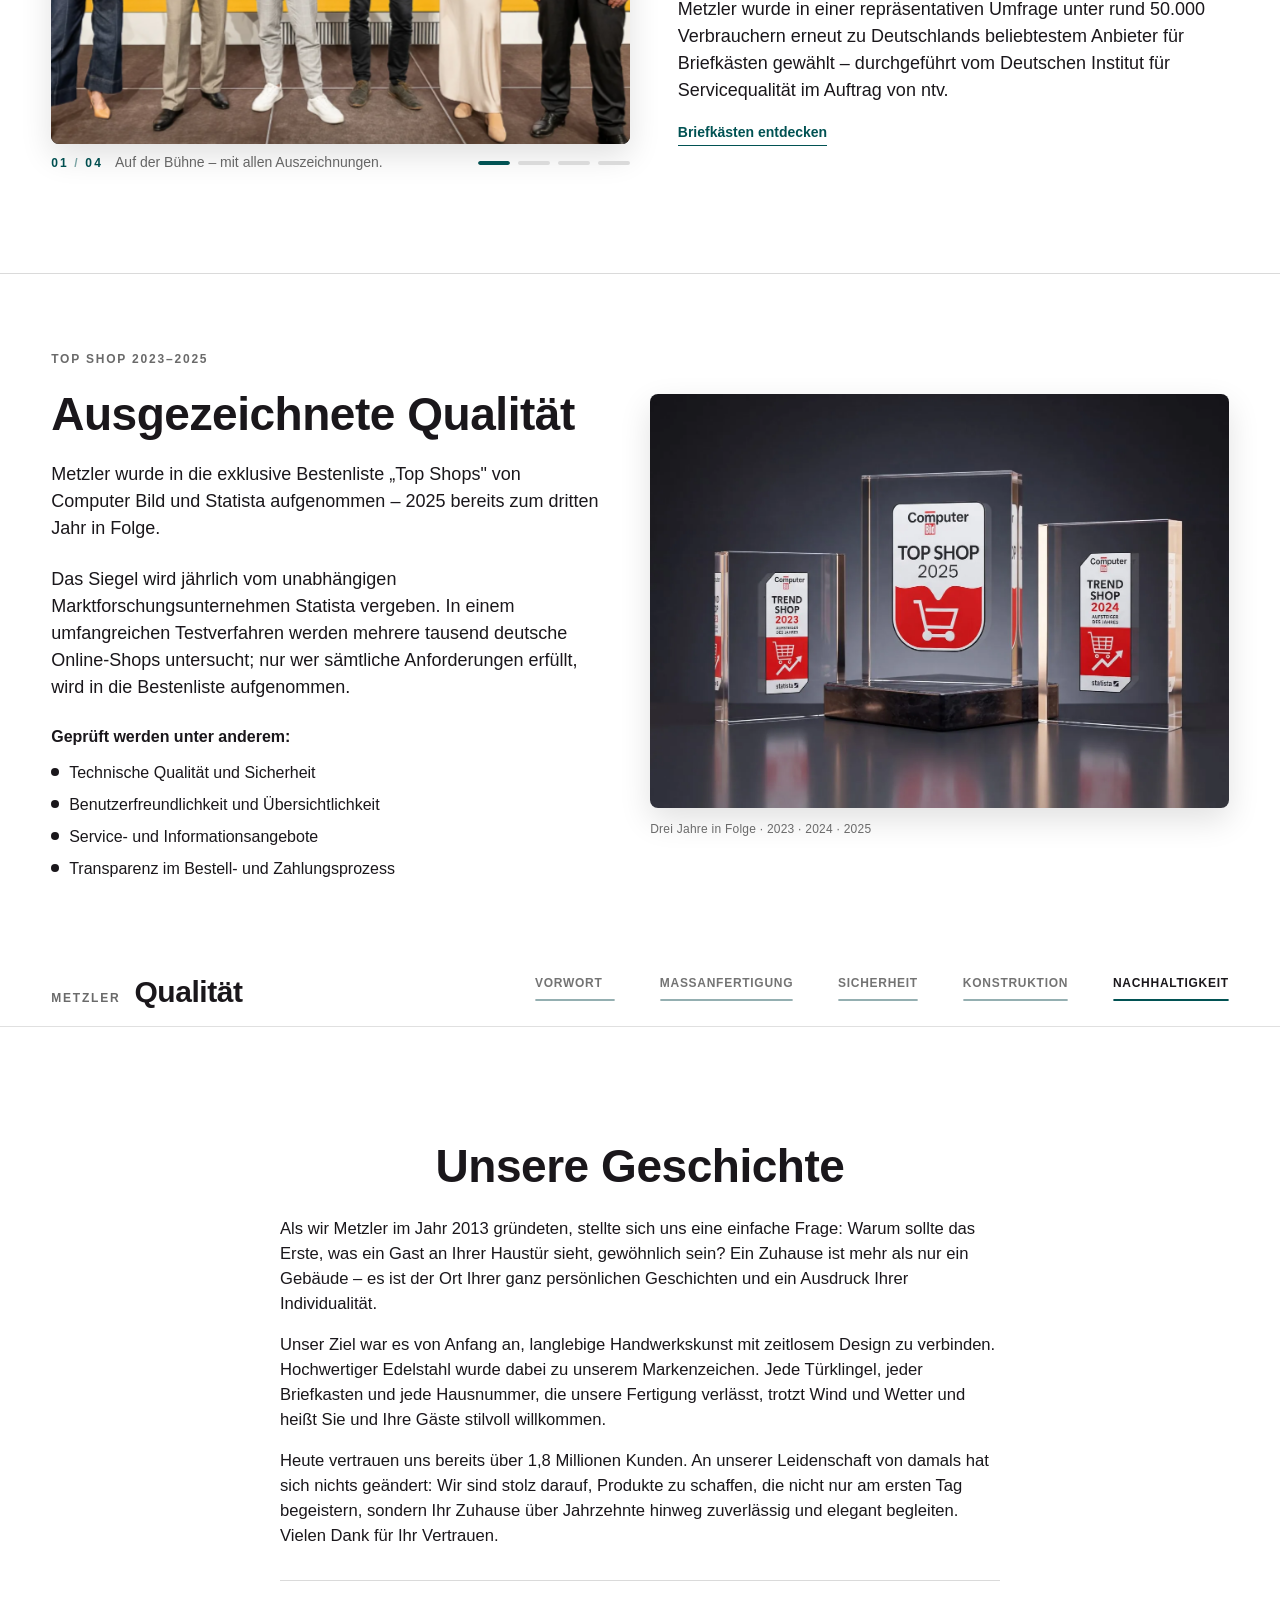
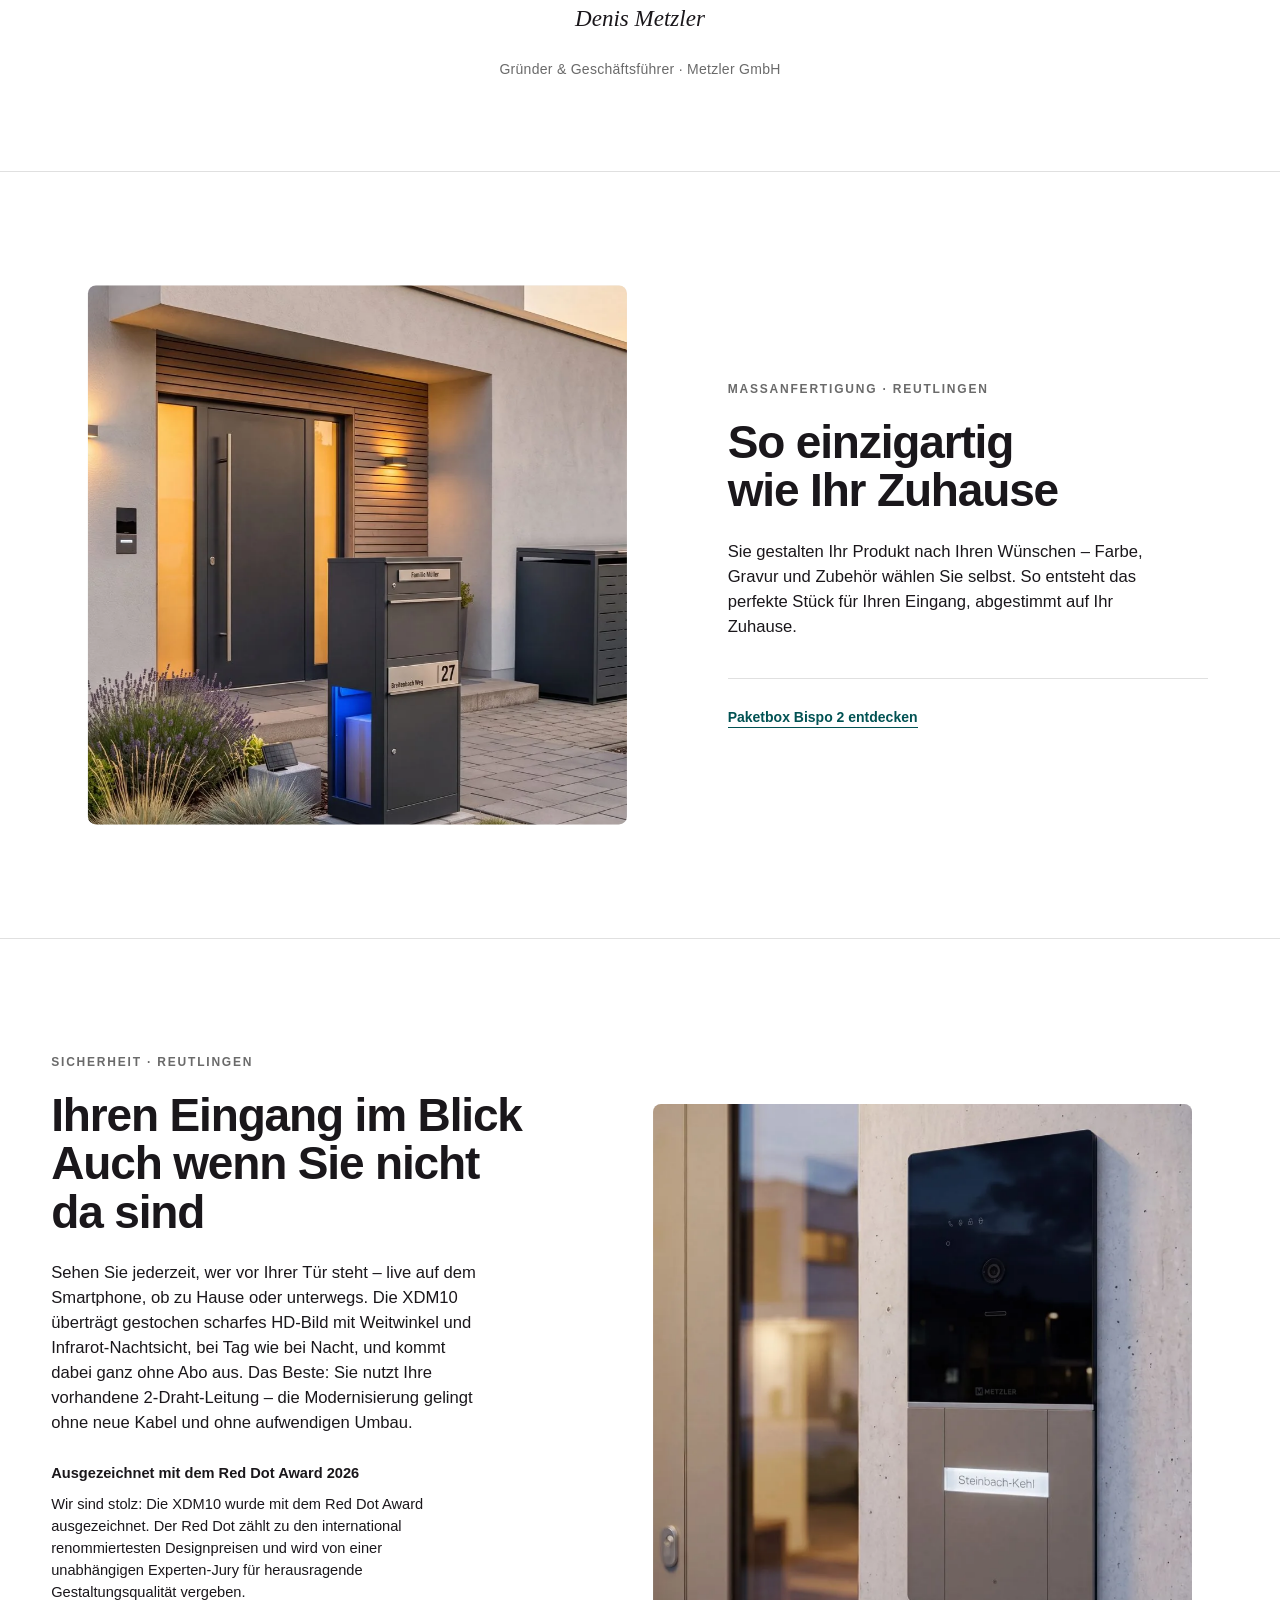
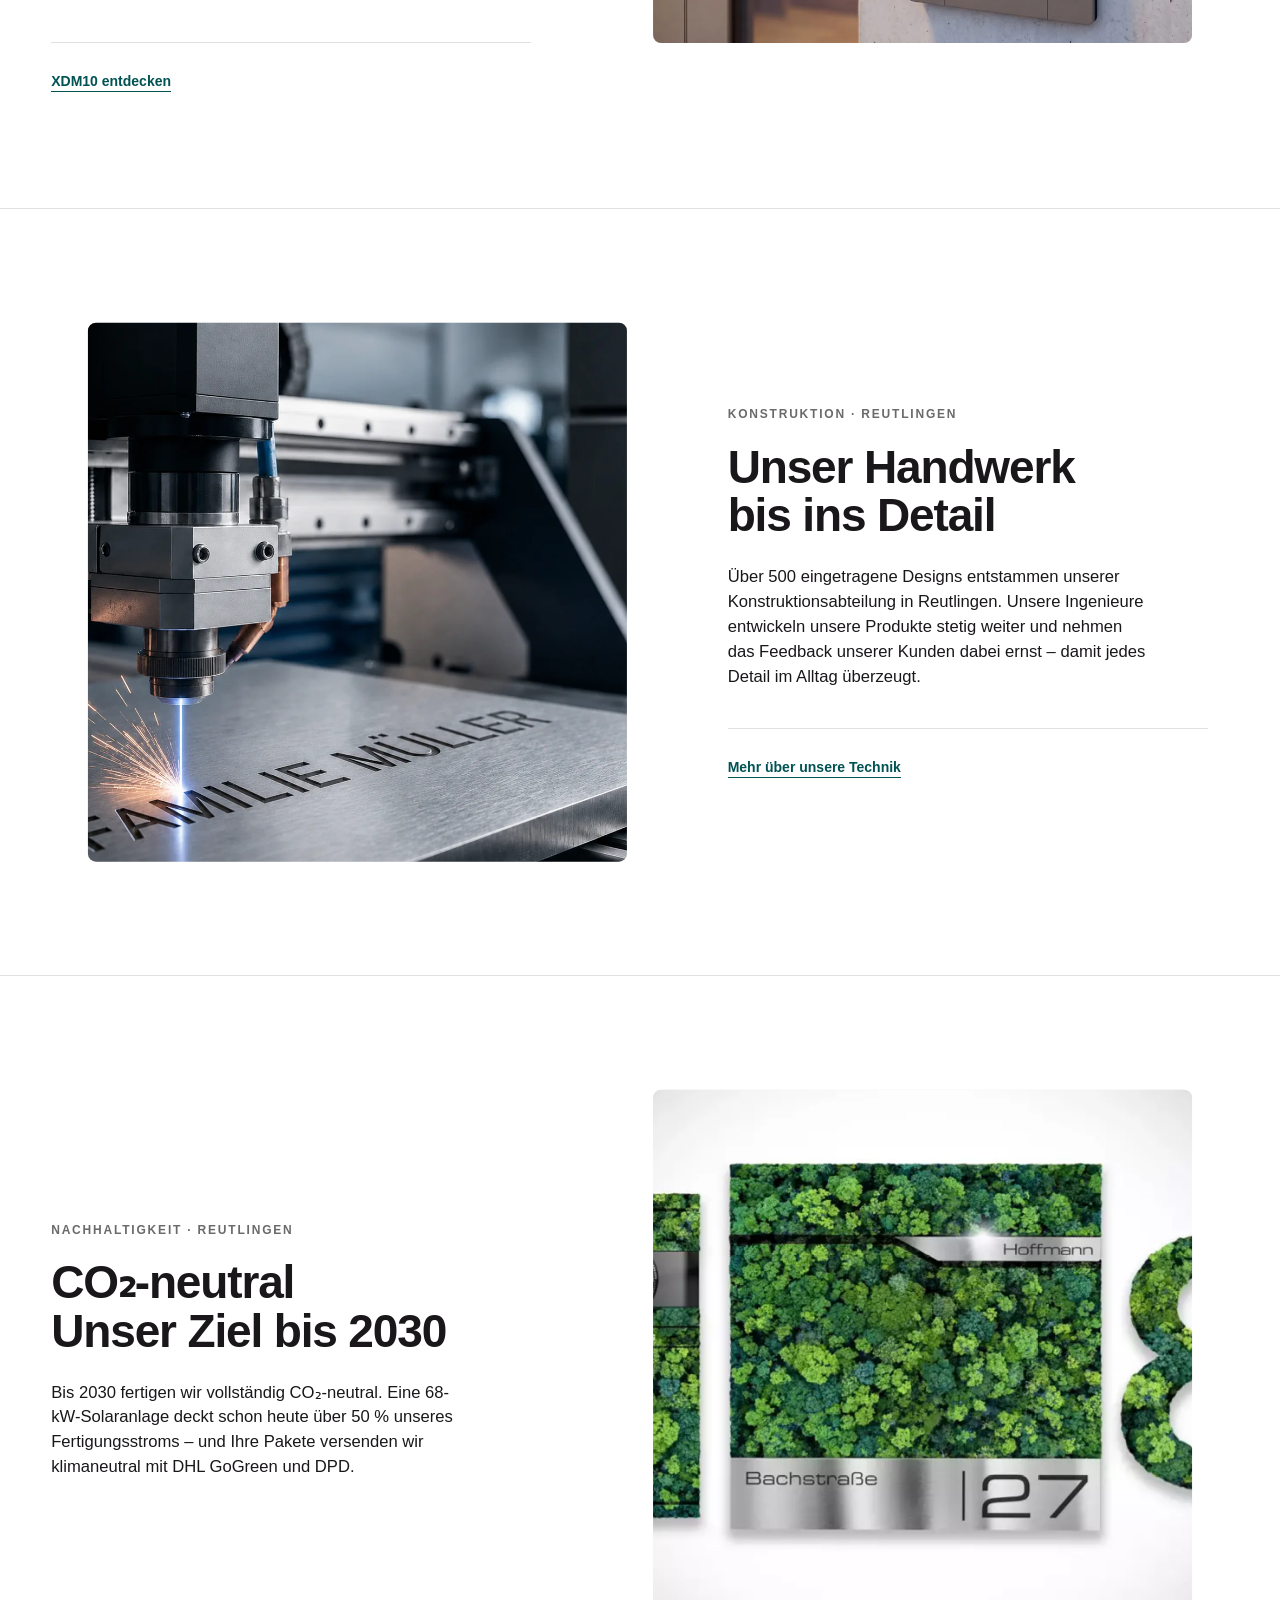
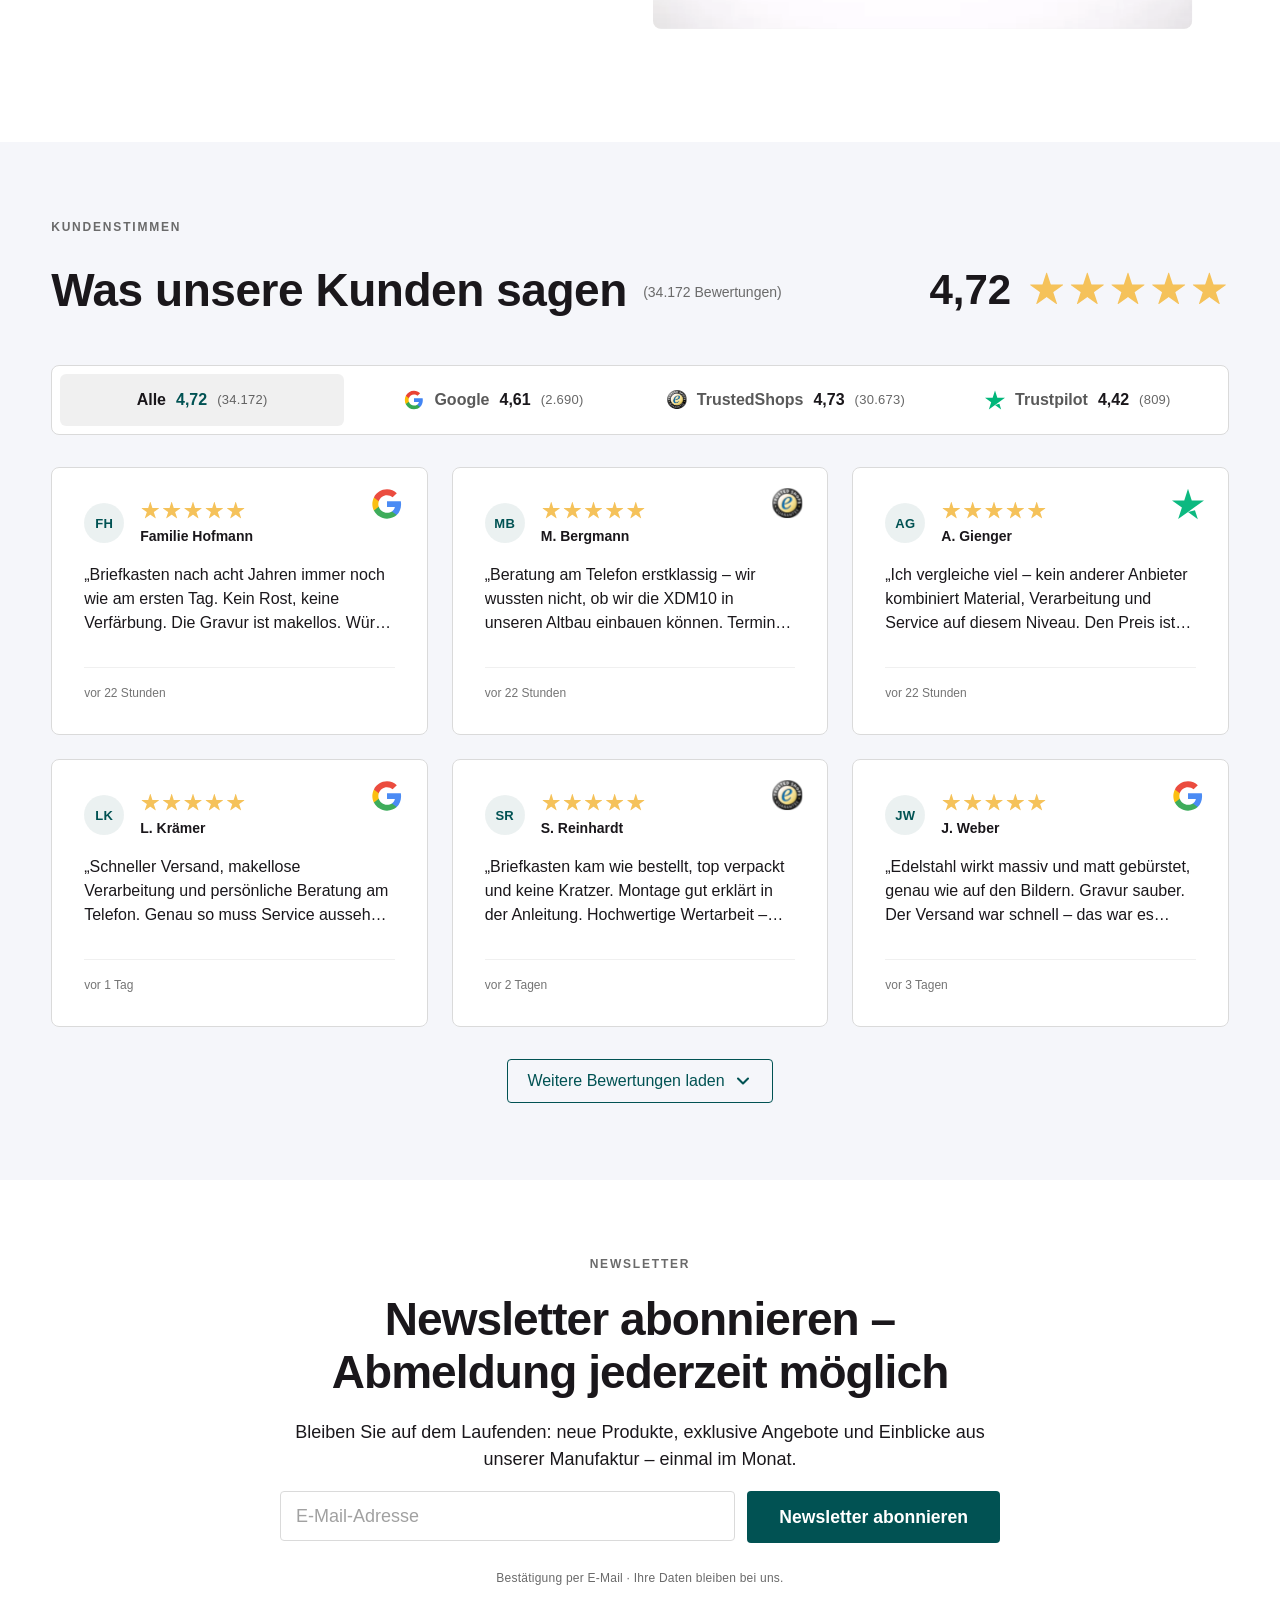
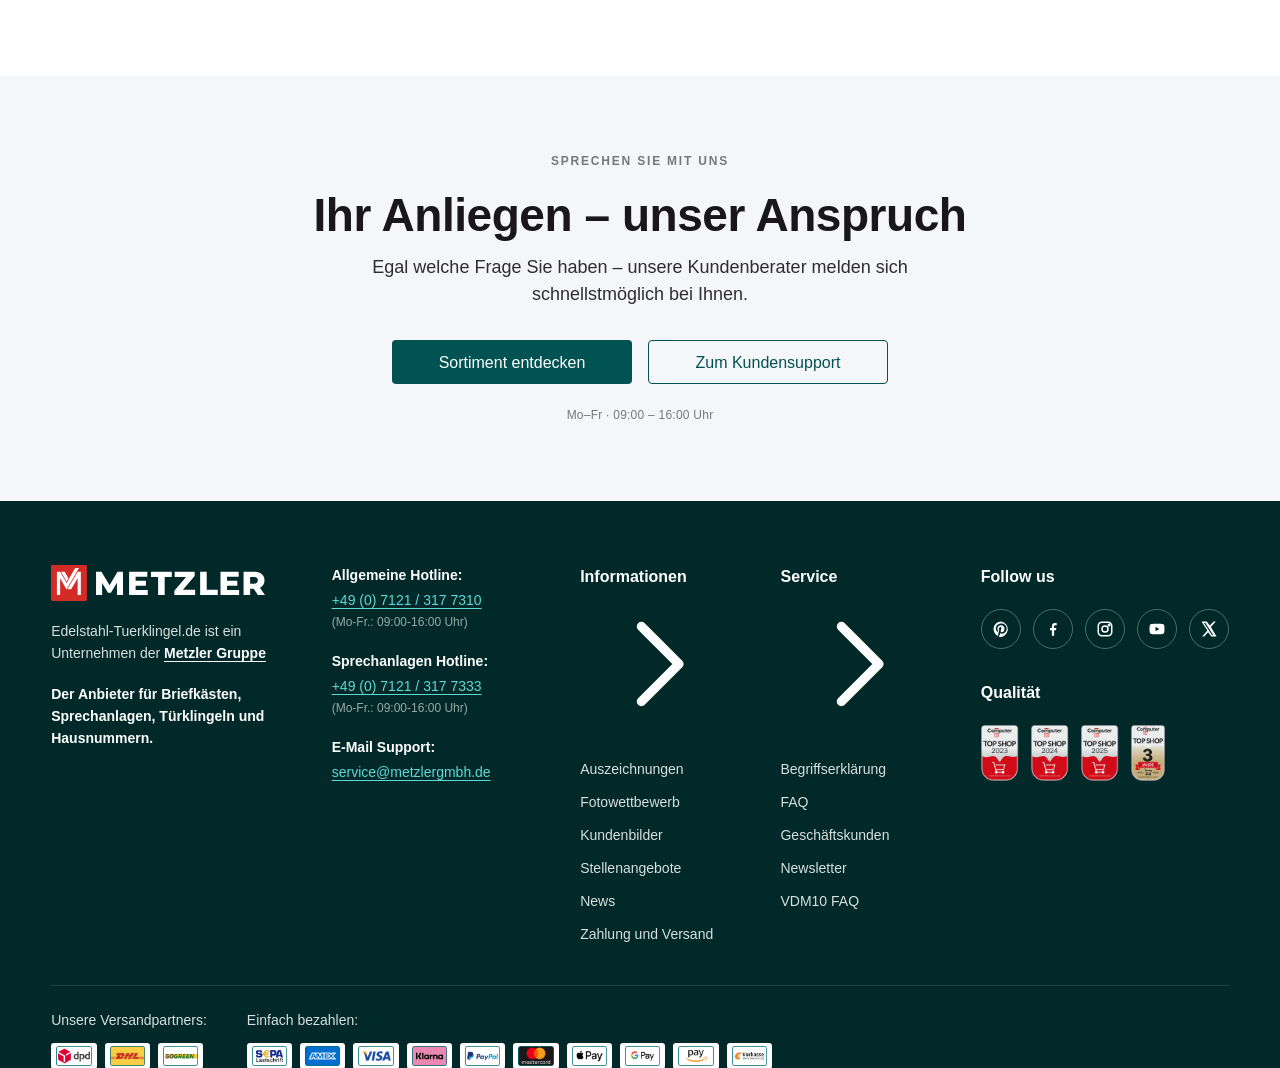
==== commit d7d226fa: "content(about): closing CTA "Beratung kontaktieren" -> "Zum Kundensupport" Co-Authored-By: Claude Op" ====
--- a/index.html
+++ b/index.html
@@ -795,7 +795,7 @@
       <p>Egal welche Frage Sie haben – unsere Kundenberater melden sich schnellstmöglich bei Ihnen.</p>
       <div class="about-closing__buttons">
         <a href="#" class="btn btn-primary">Sortiment entdecken</a>
-        <a href="/kontakt" class="btn btn-secondary">Beratung kontaktieren</a>
+        <a href="/kontakt" class="btn btn-secondary">Zum Kundensupport</a>
       </div>
       <p class="about-closing__hours">Mo–Fr · 09:00 – 16:00 Uhr</p>
     </div>
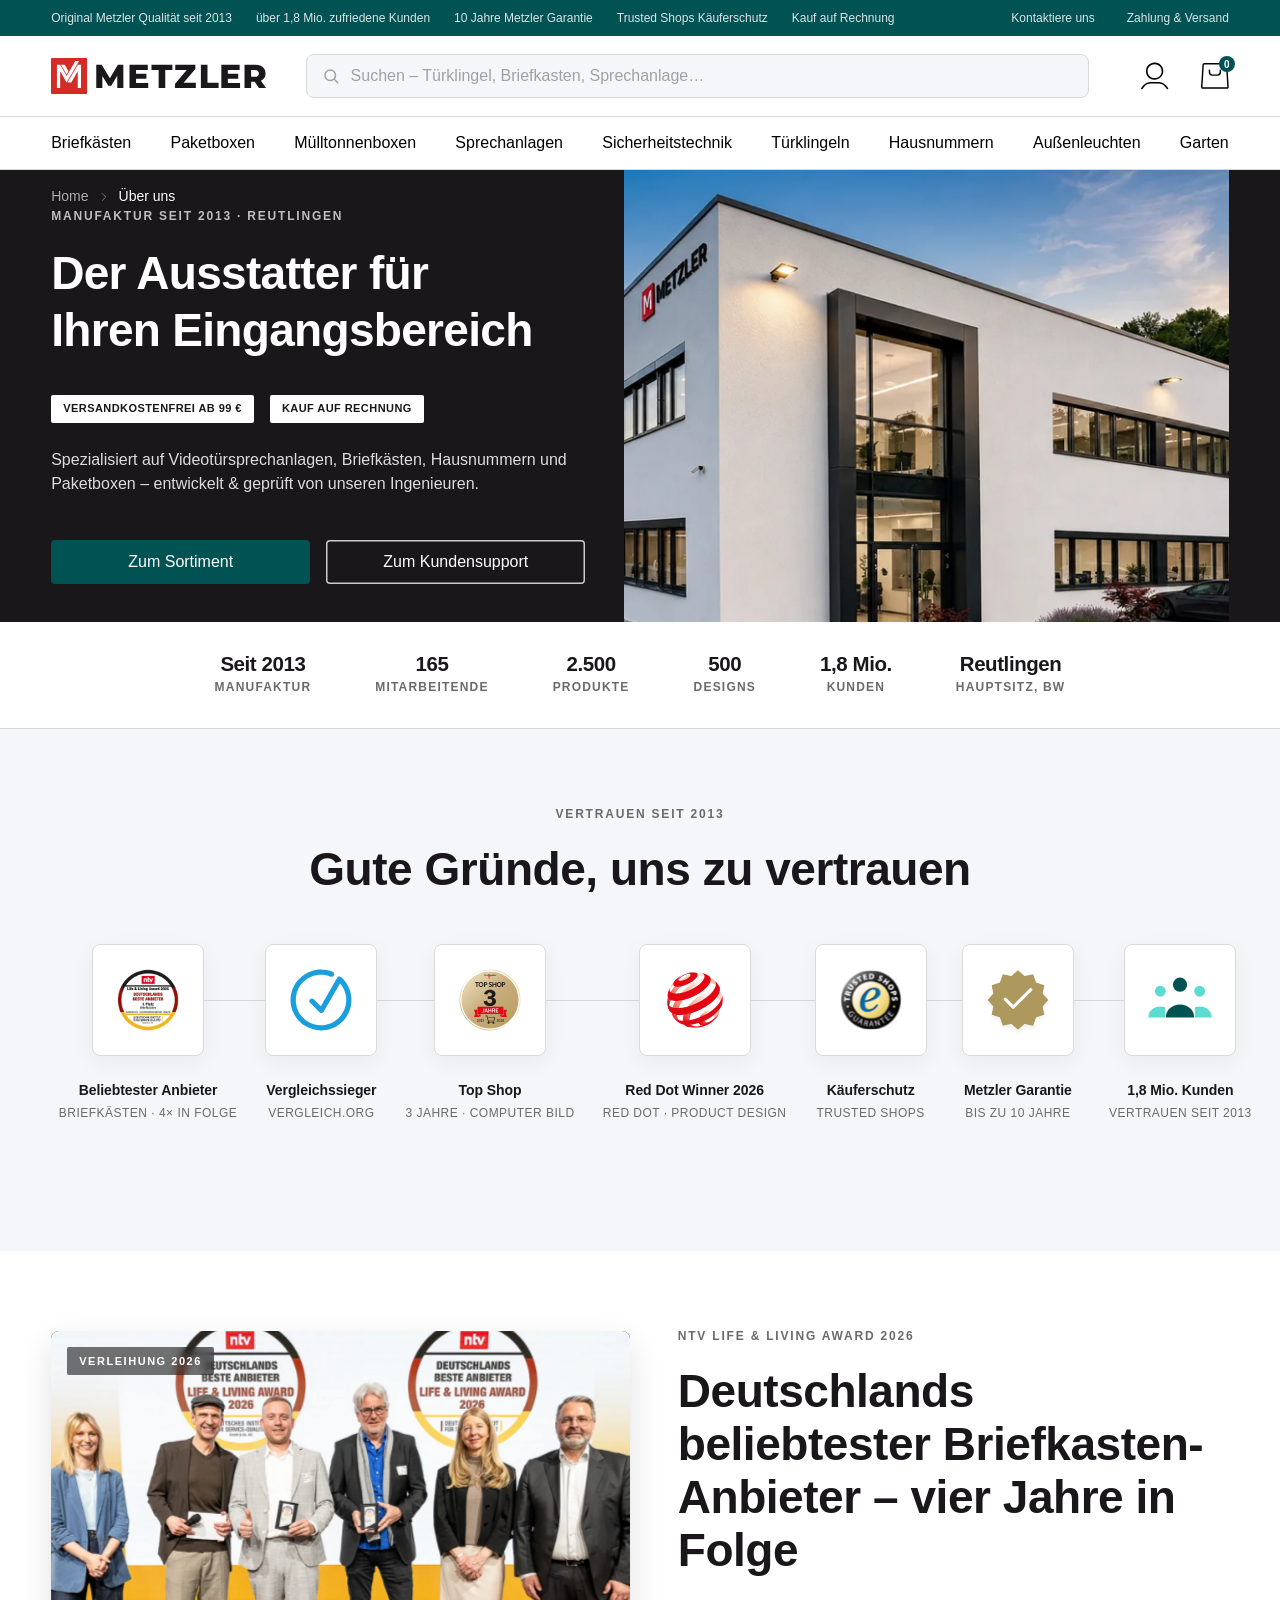
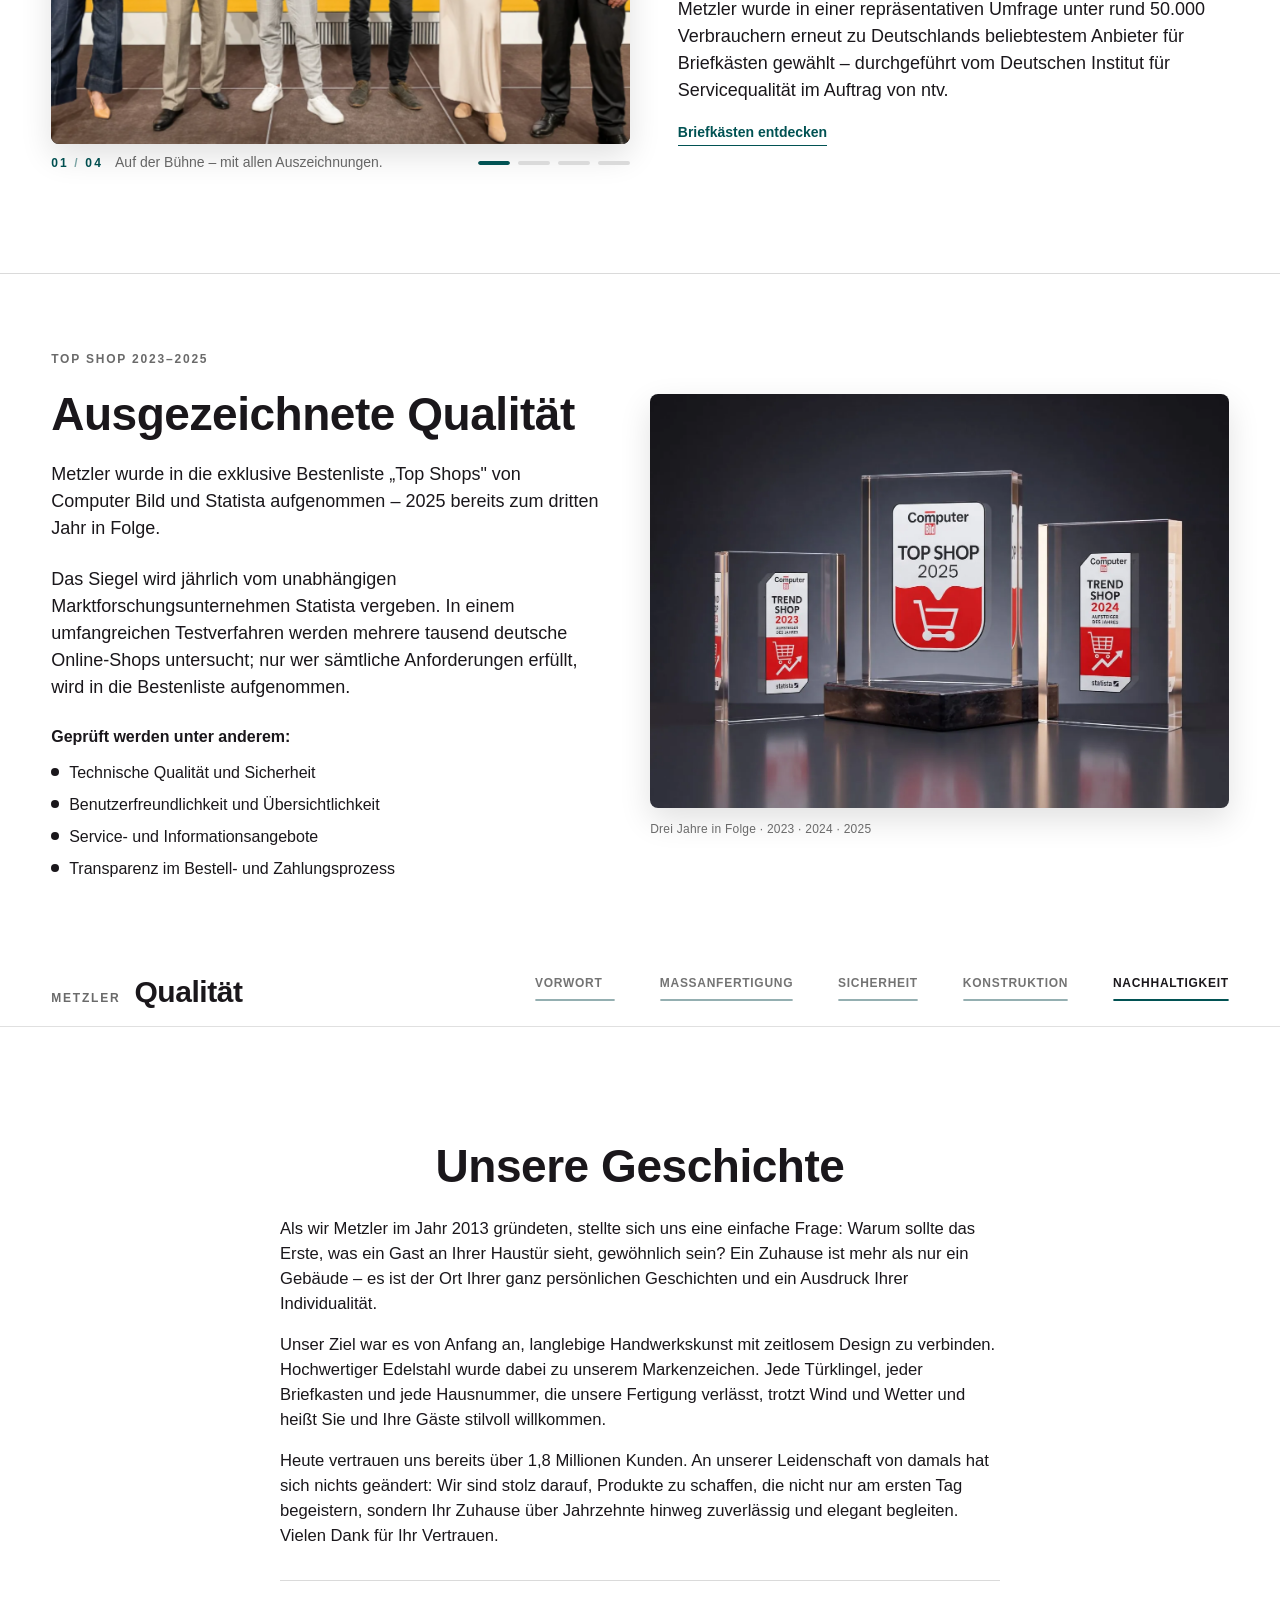
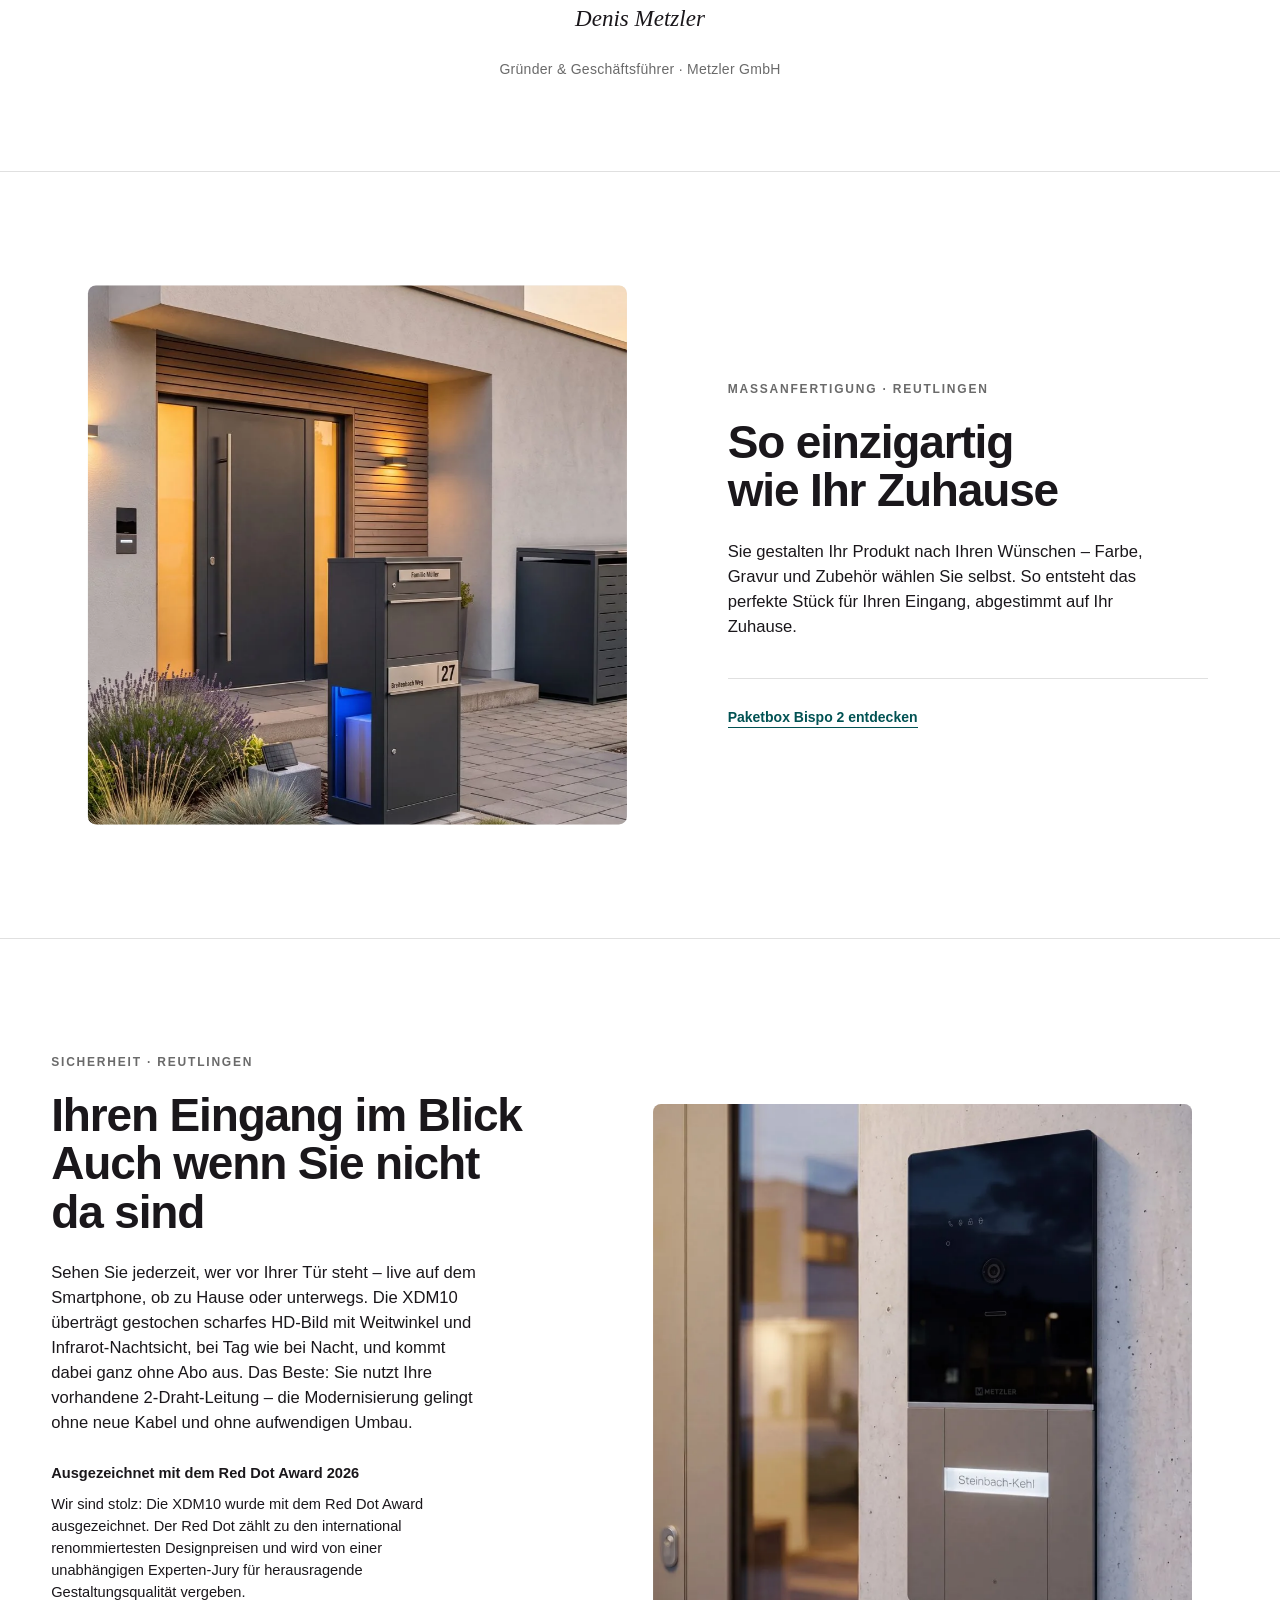
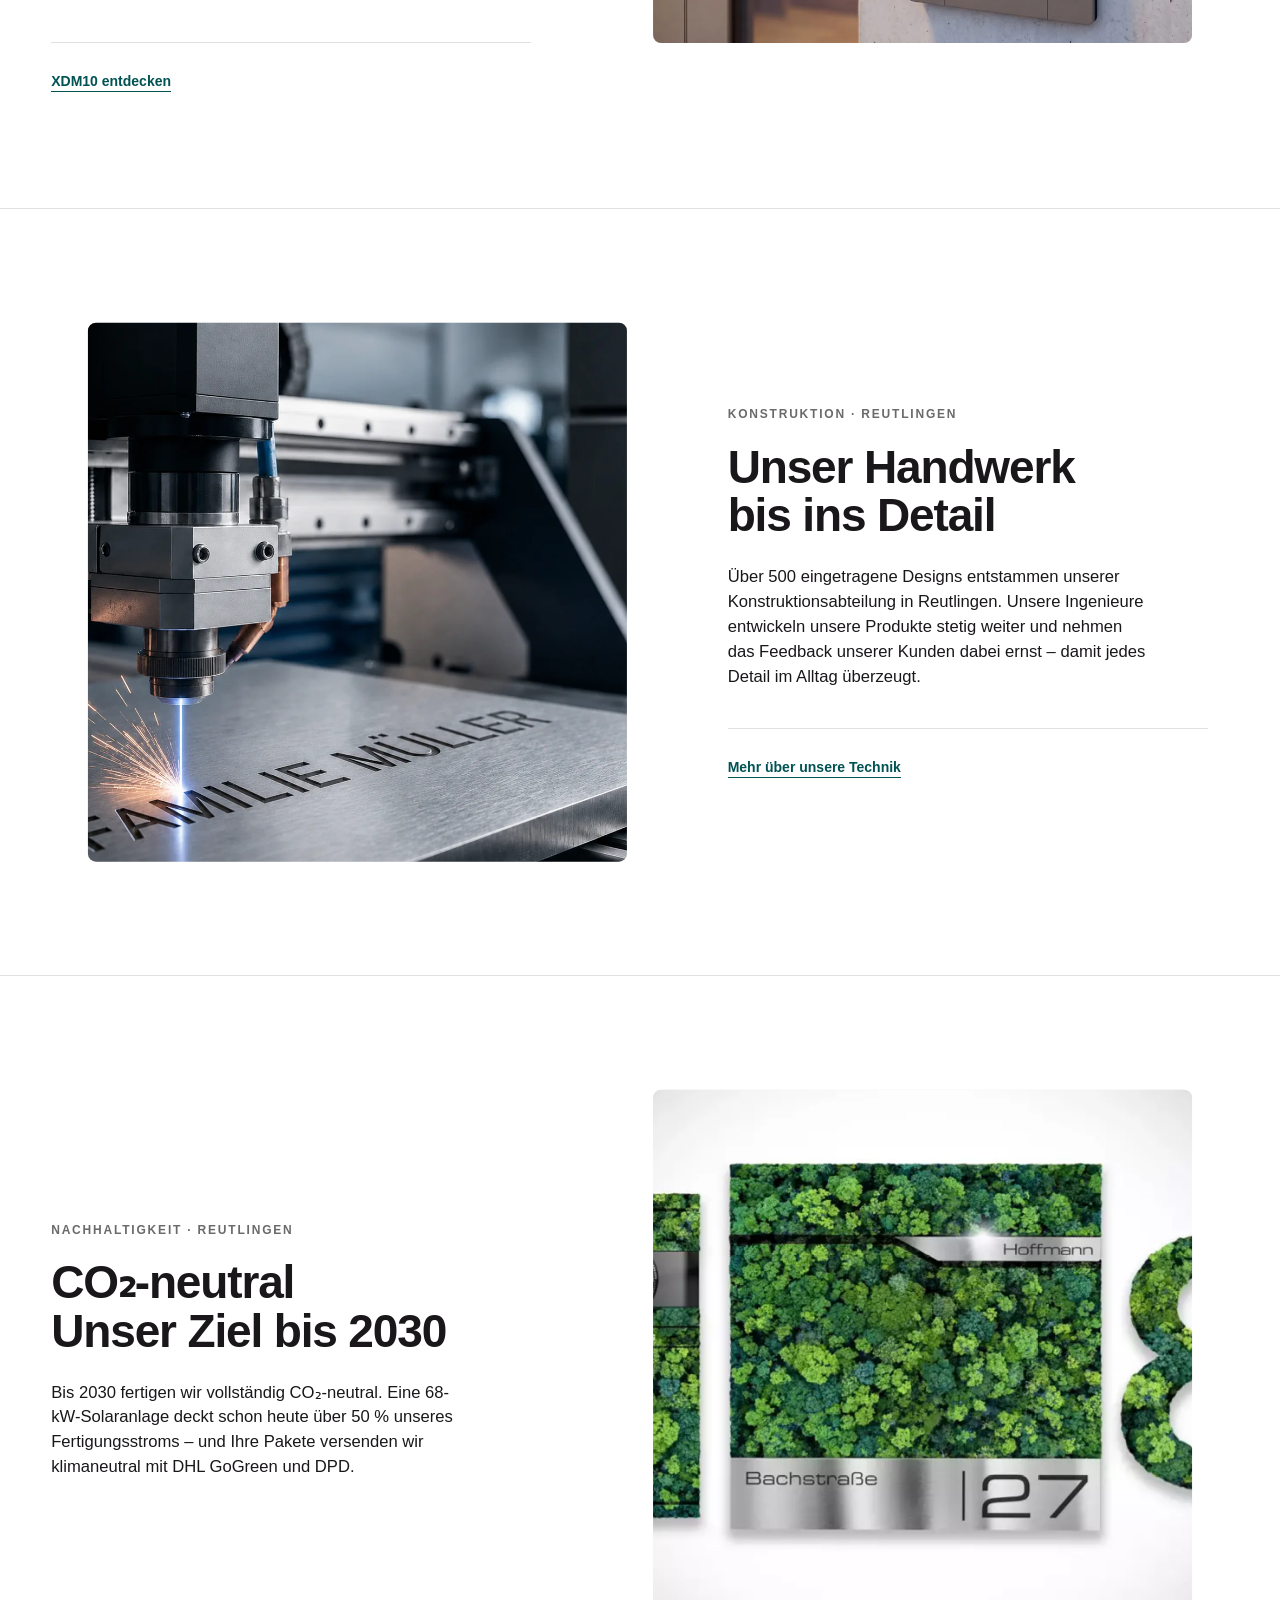
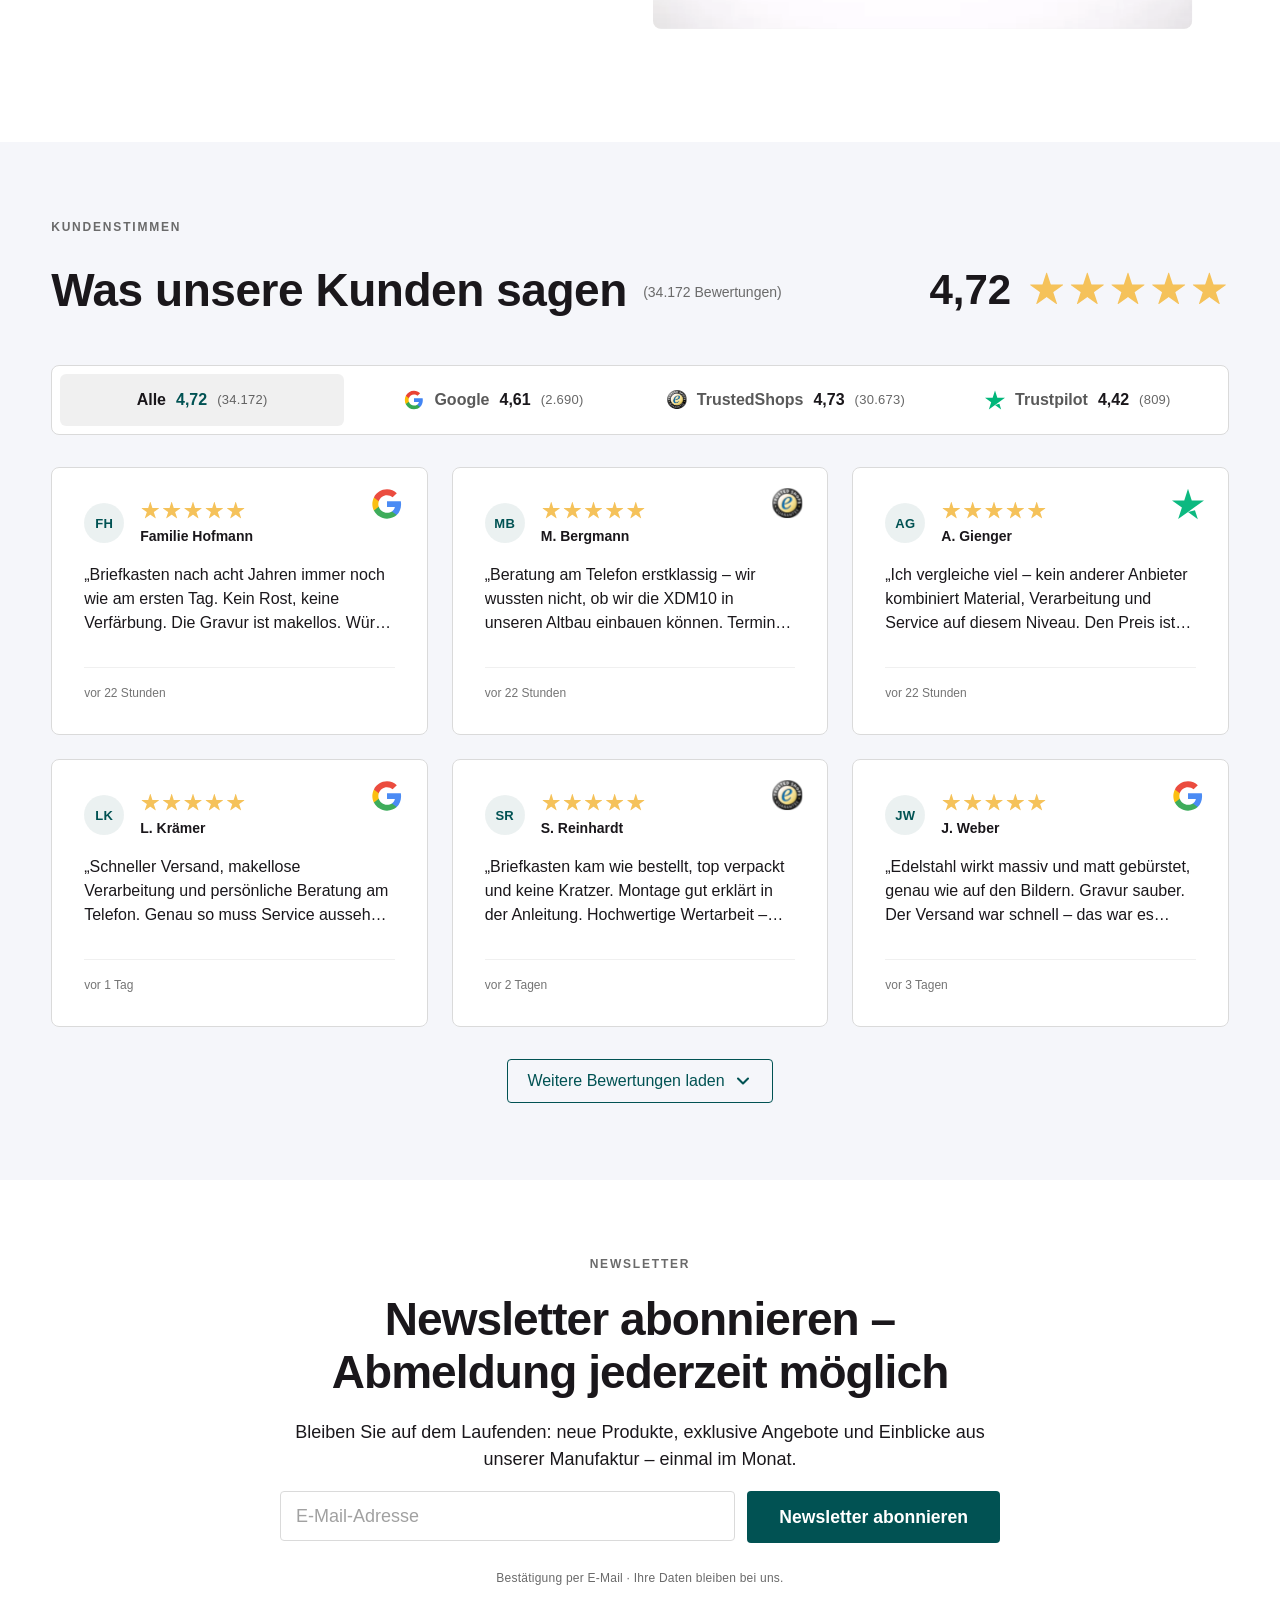
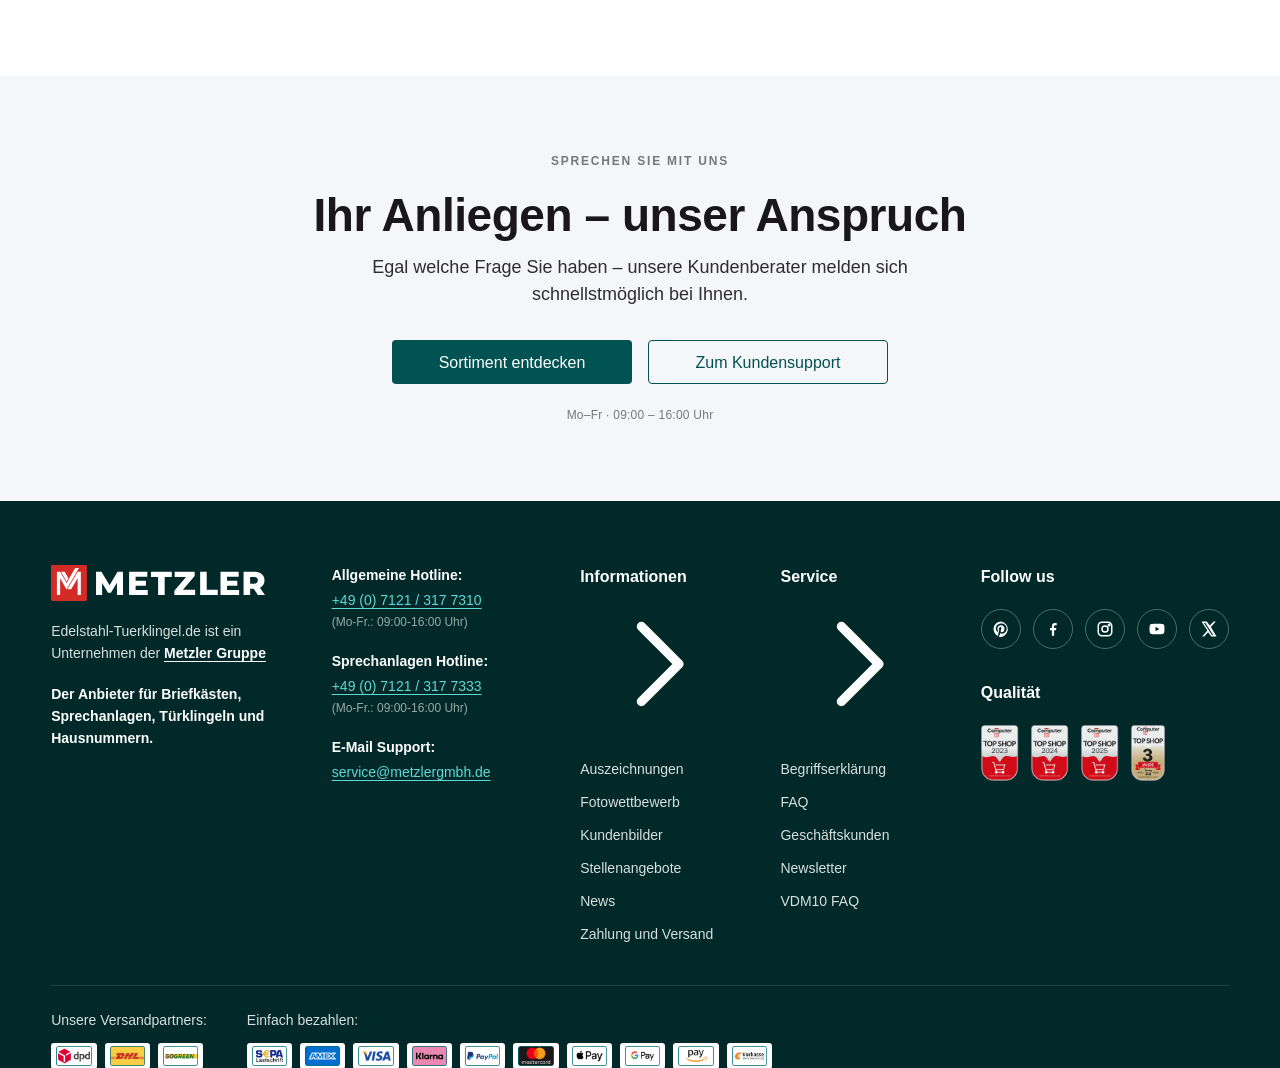
==== commit 27e07d32: "seo(about): noindex the prototype + add OG/Twitter preview cards - <meta name="robots" content="noin" ====
--- a/index.html
+++ b/index.html
@@ -5,6 +5,32 @@
 <meta name="viewport" content="width=device-width, initial-scale=1" />
 <title>Über uns – Metzler | Edelstahl-Türklingeln, Sprechanlagen & Briefkästen seit 2013</title>
 <meta name="description" content="Reutlingen, seit 2013. Edelstahl-Türklingeln, Sprechanlagen, Briefkästen und Hausnummern für den modernen Eingangsbereich – in Deutschland entwickelt und geprüft." />
+
+<!-- Keep this prototype OUT of search results. Search crawlers honour noindex;
+     social link-preview bots (Slack, Teams, LinkedIn, X, iMessage, Discord,
+     facebookexternalhit) ignore it, so unfurl cards below keep working. -->
+<meta name="robots" content="noindex, follow" />
+
+<!-- Open Graph — Teams, LinkedIn, Slack, iMessage, Facebook, portfolio -->
+<meta property="og:type" content="website" />
+<meta property="og:site_name" content="Metzler" />
+<meta property="og:locale" content="de_DE" />
+<meta property="og:url" content="https://sabavafa.github.io/metzler-about-us/" />
+<meta property="og:title" content="Über uns – Metzler" />
+<meta property="og:description" content="Reutlingen, seit 2013. Edelstahl-Türklingeln, Sprechanlagen, Briefkästen und Hausnummern für den modernen Eingangsbereich – in Deutschland entwickelt und geprüft." />
+<meta property="og:image" content="https://sabavafa.github.io/metzler-about-us/og-image.jpg" />
+<meta property="og:image:type" content="image/jpeg" />
+<meta property="og:image:width" content="1200" />
+<meta property="og:image:height" content="630" />
+<meta property="og:image:alt" content="Metzler Hauptsitz in Reutlingen" />
+
+<!-- Twitter / X -->
+<meta name="twitter:card" content="summary_large_image" />
+<meta name="twitter:title" content="Über uns – Metzler" />
+<meta name="twitter:description" content="Reutlingen, seit 2013. Edelstahl-Türklingeln, Sprechanlagen, Briefkästen und Hausnummern für den modernen Eingangsbereich." />
+<meta name="twitter:image" content="https://sabavafa.github.io/metzler-about-us/og-image.jpg" />
+<meta name="twitter:image:alt" content="Metzler Hauptsitz in Reutlingen" />
+
 <link rel="icon" type="image/svg+xml" href="favicon.svg" />
 <link rel="stylesheet" href="styles-v2.css?v=12" />
 <link rel="stylesheet" href="style.css?v=12" />
